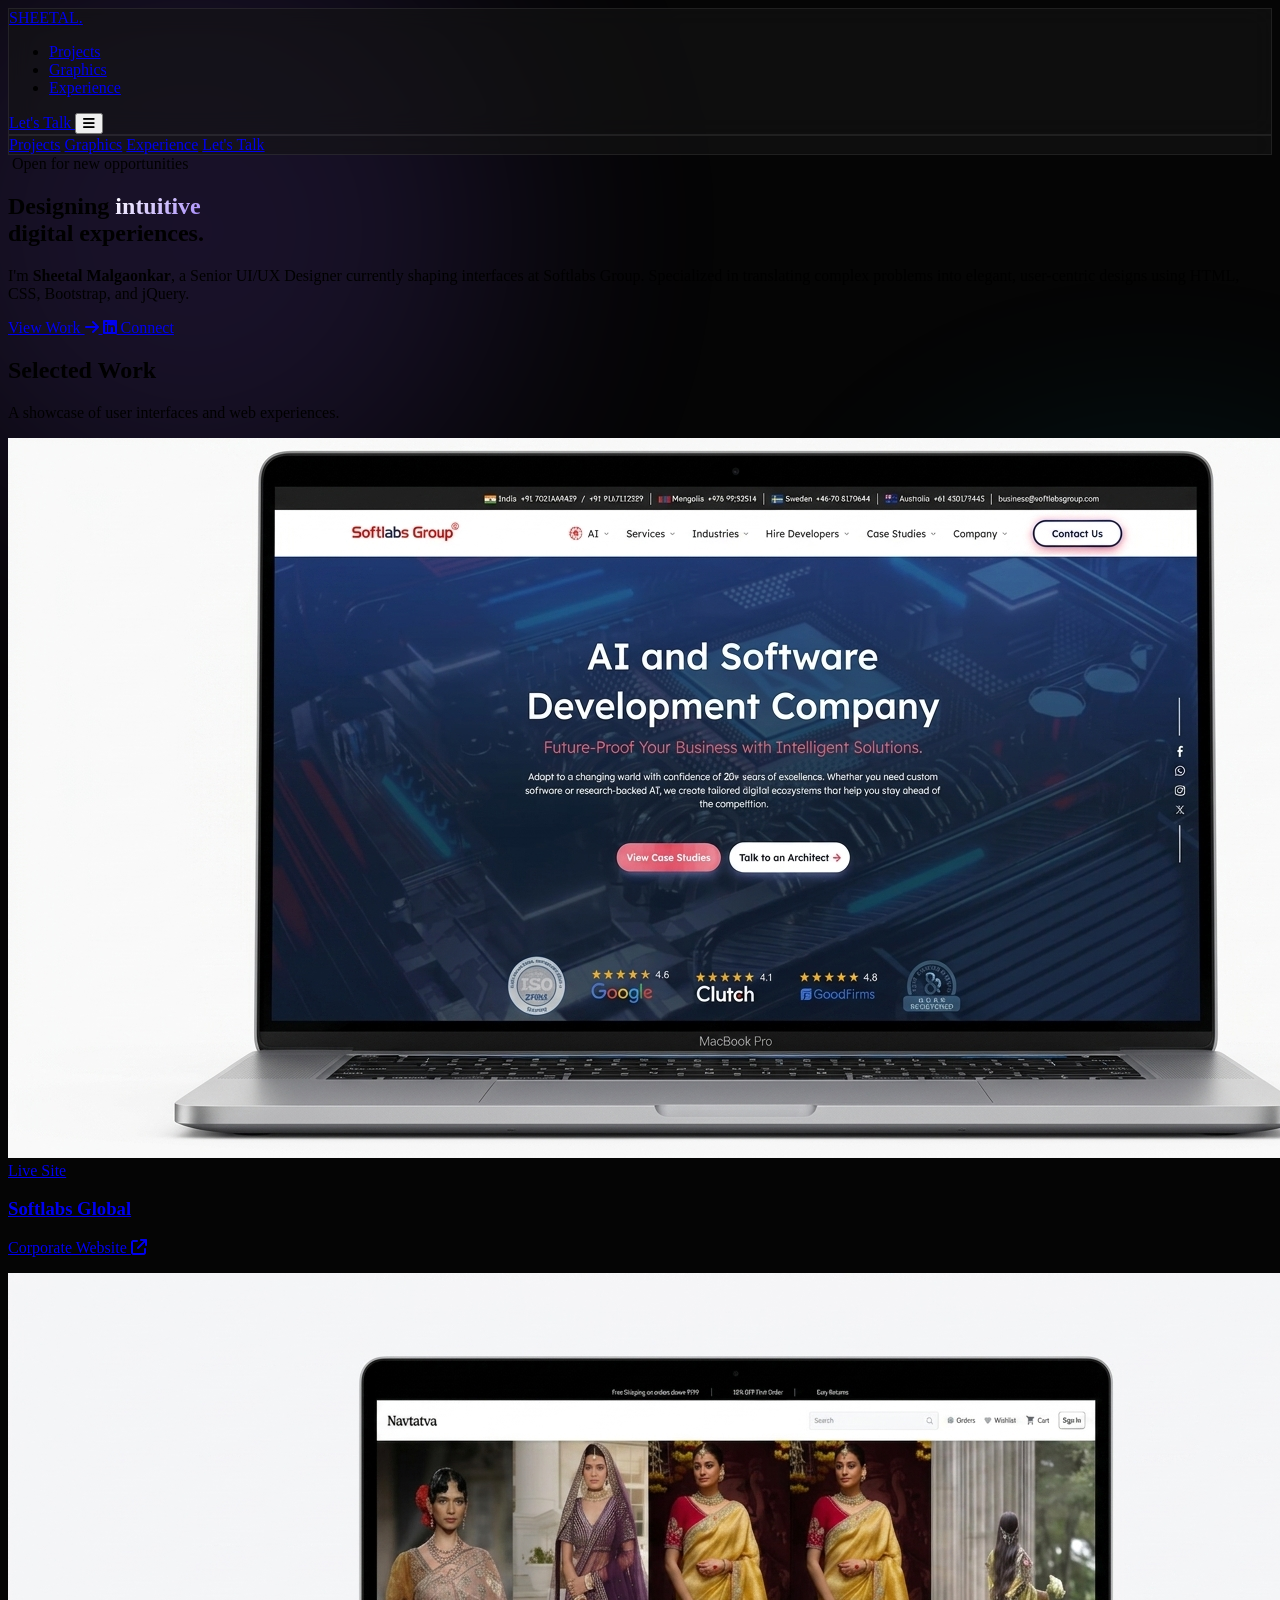
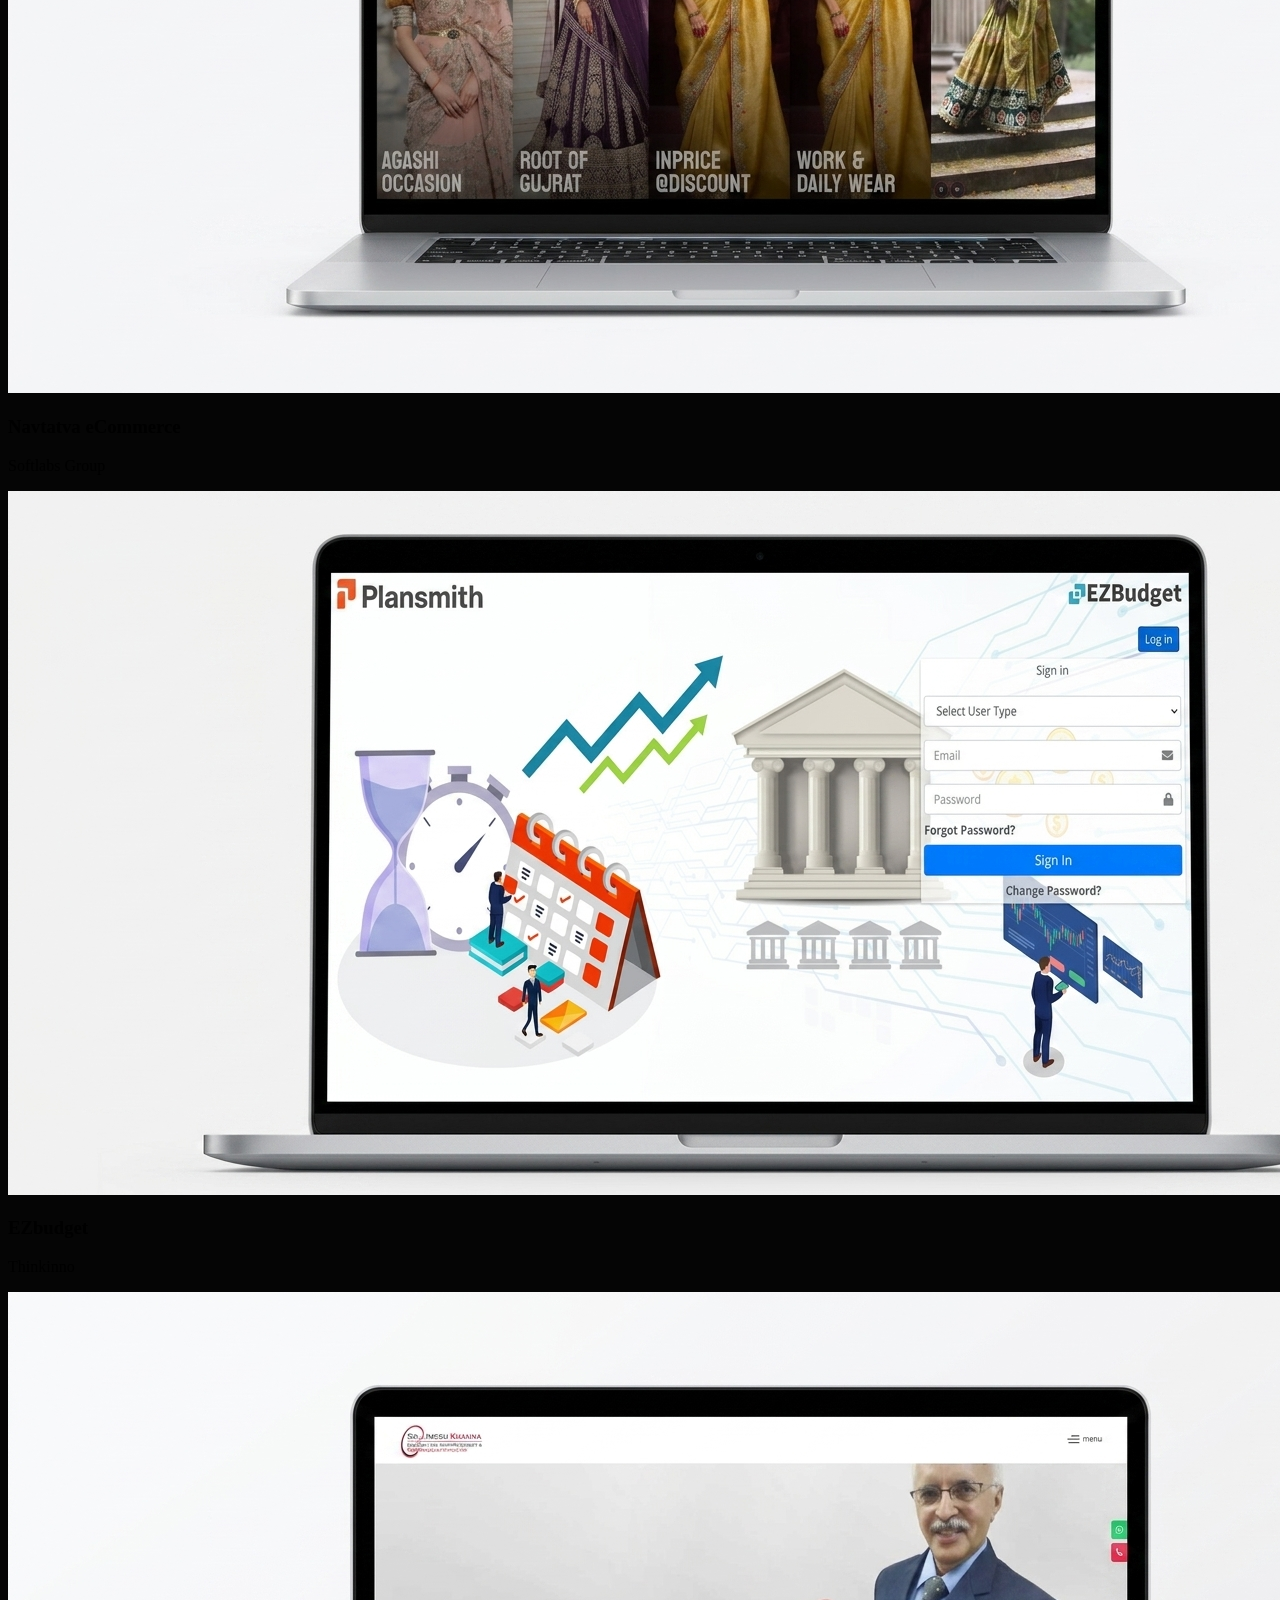
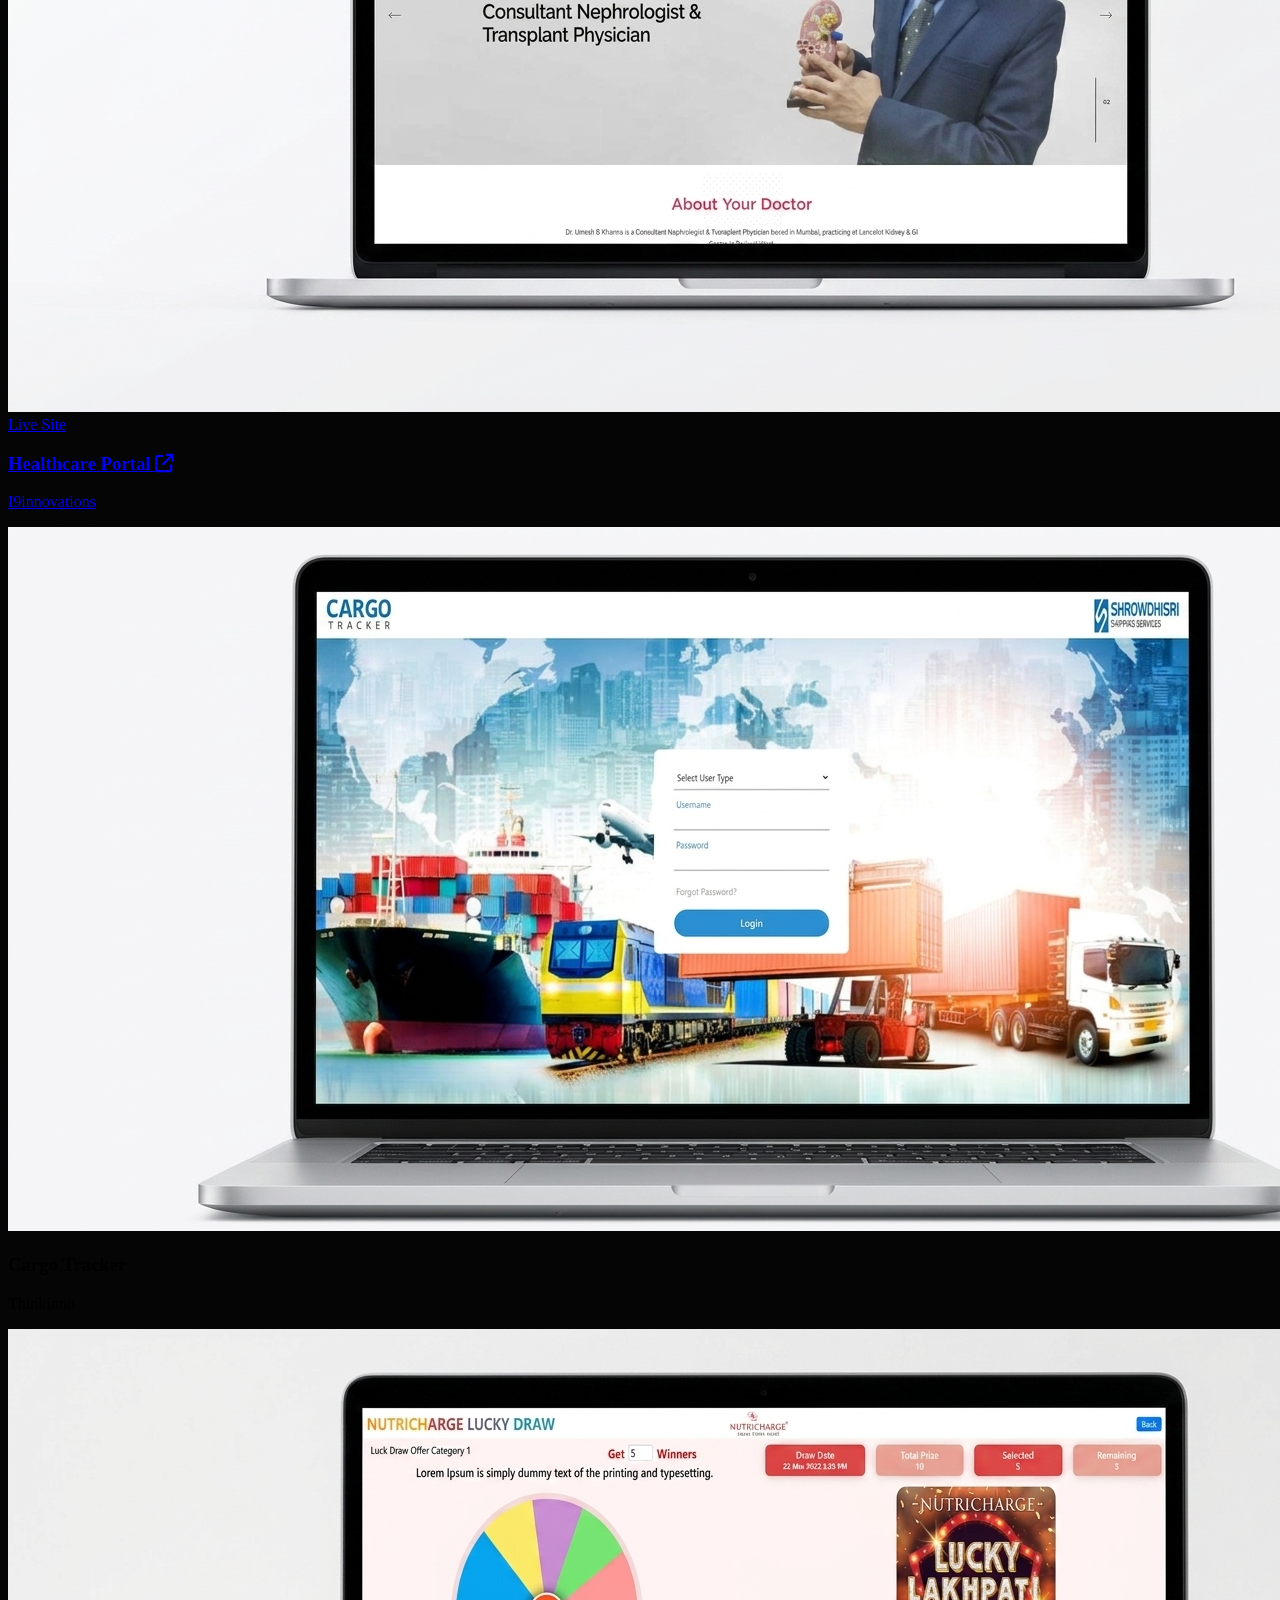
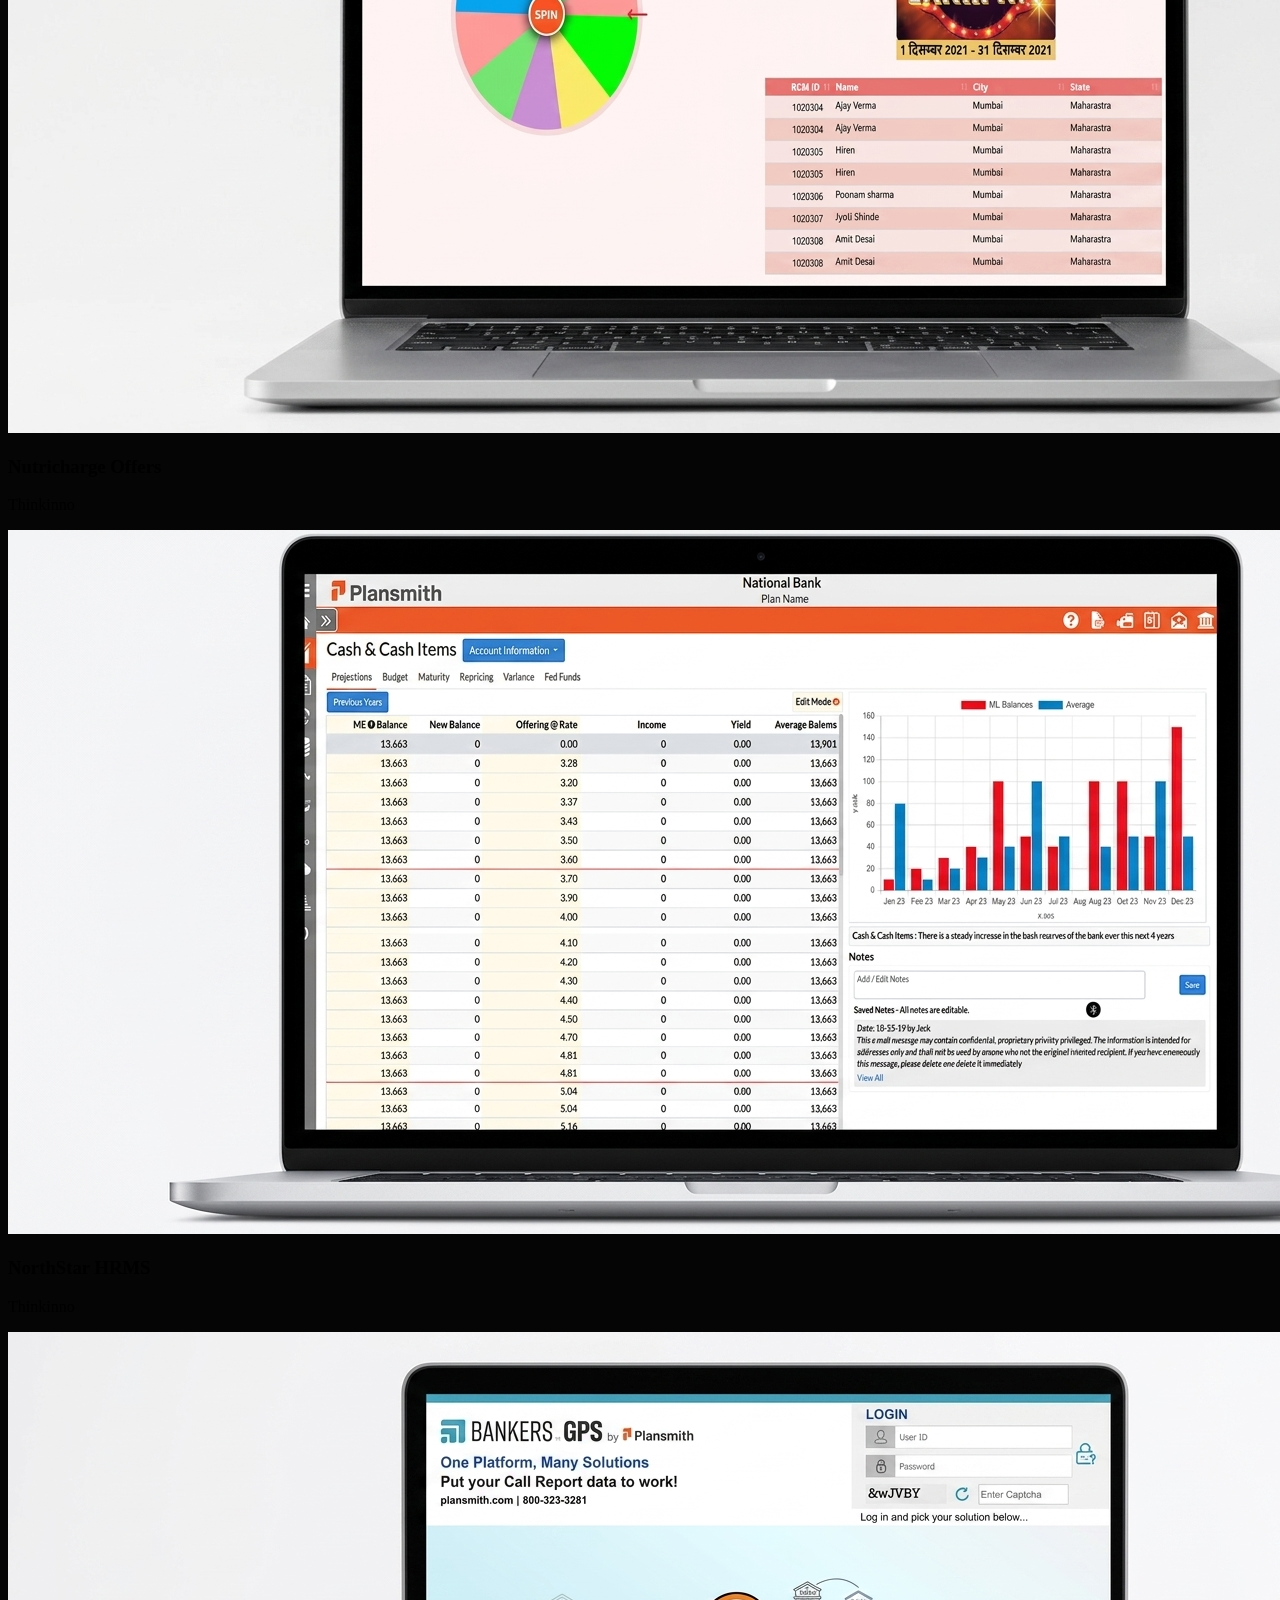
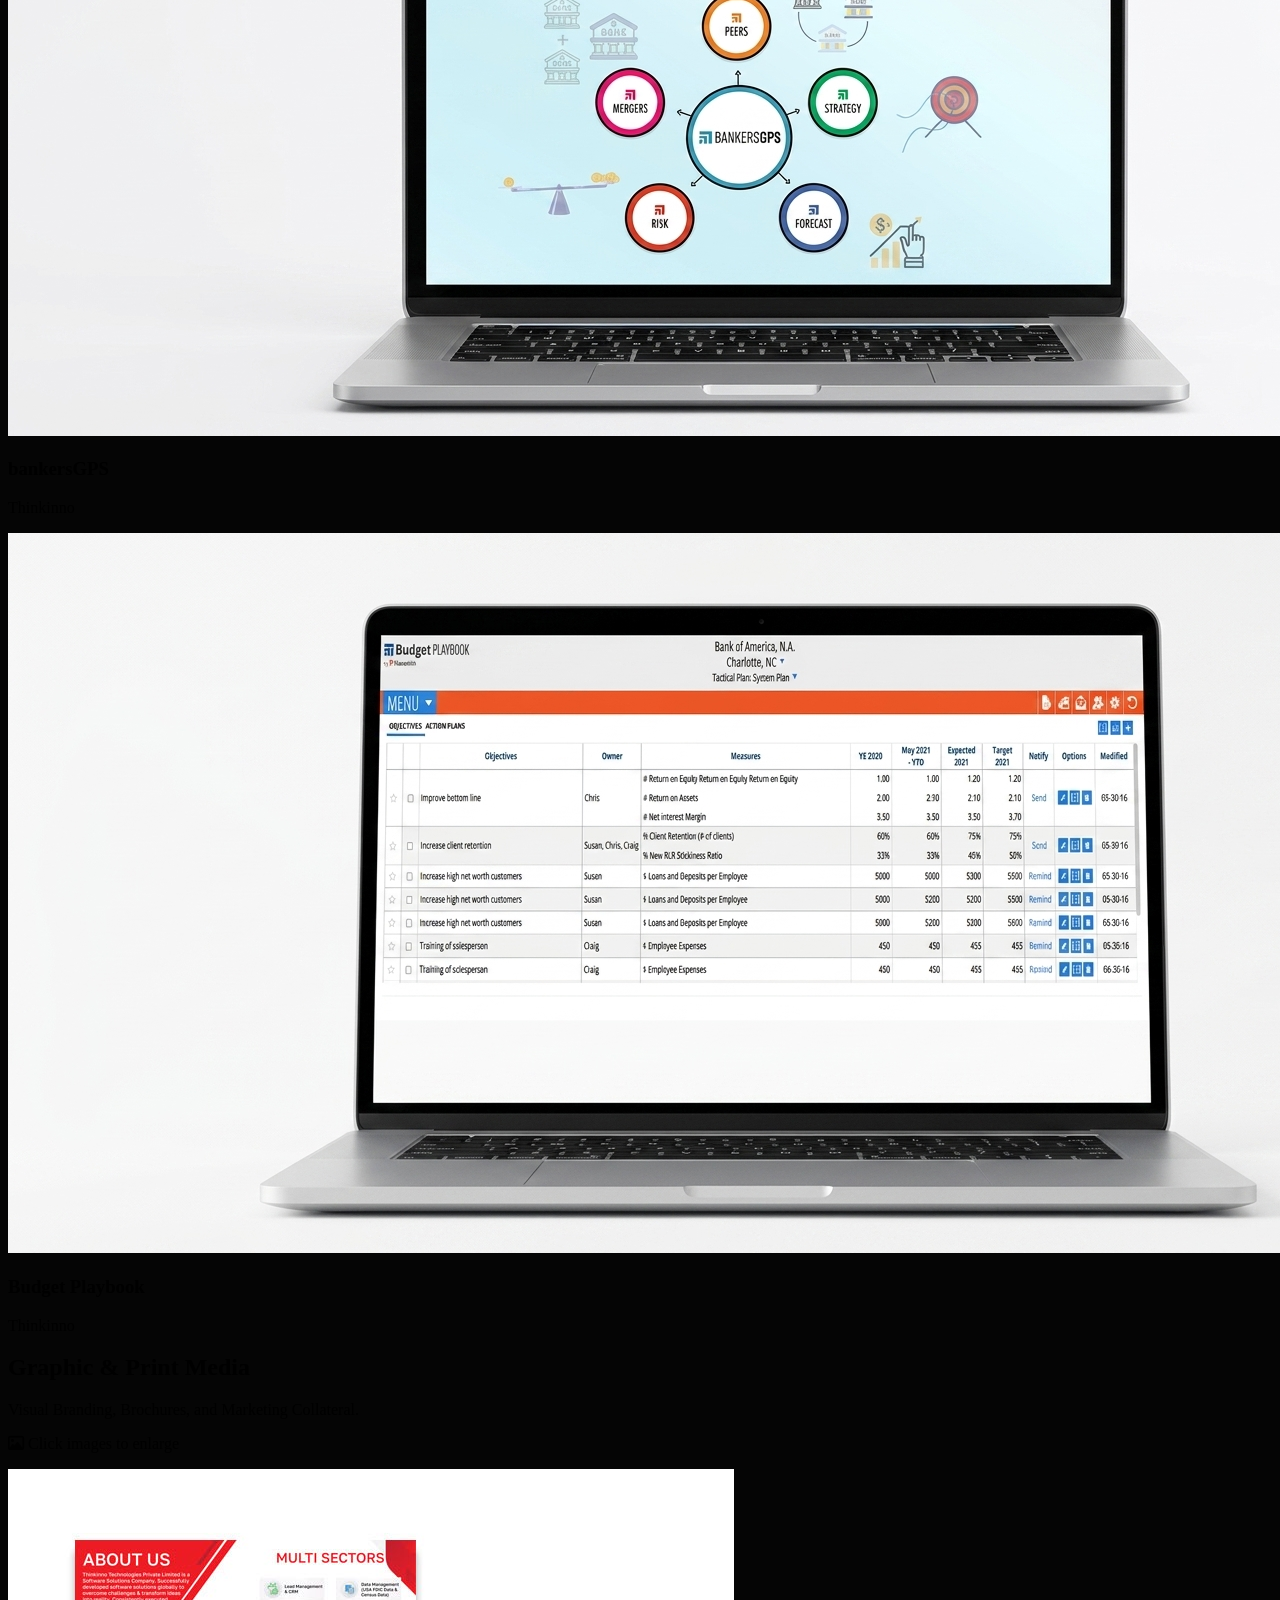
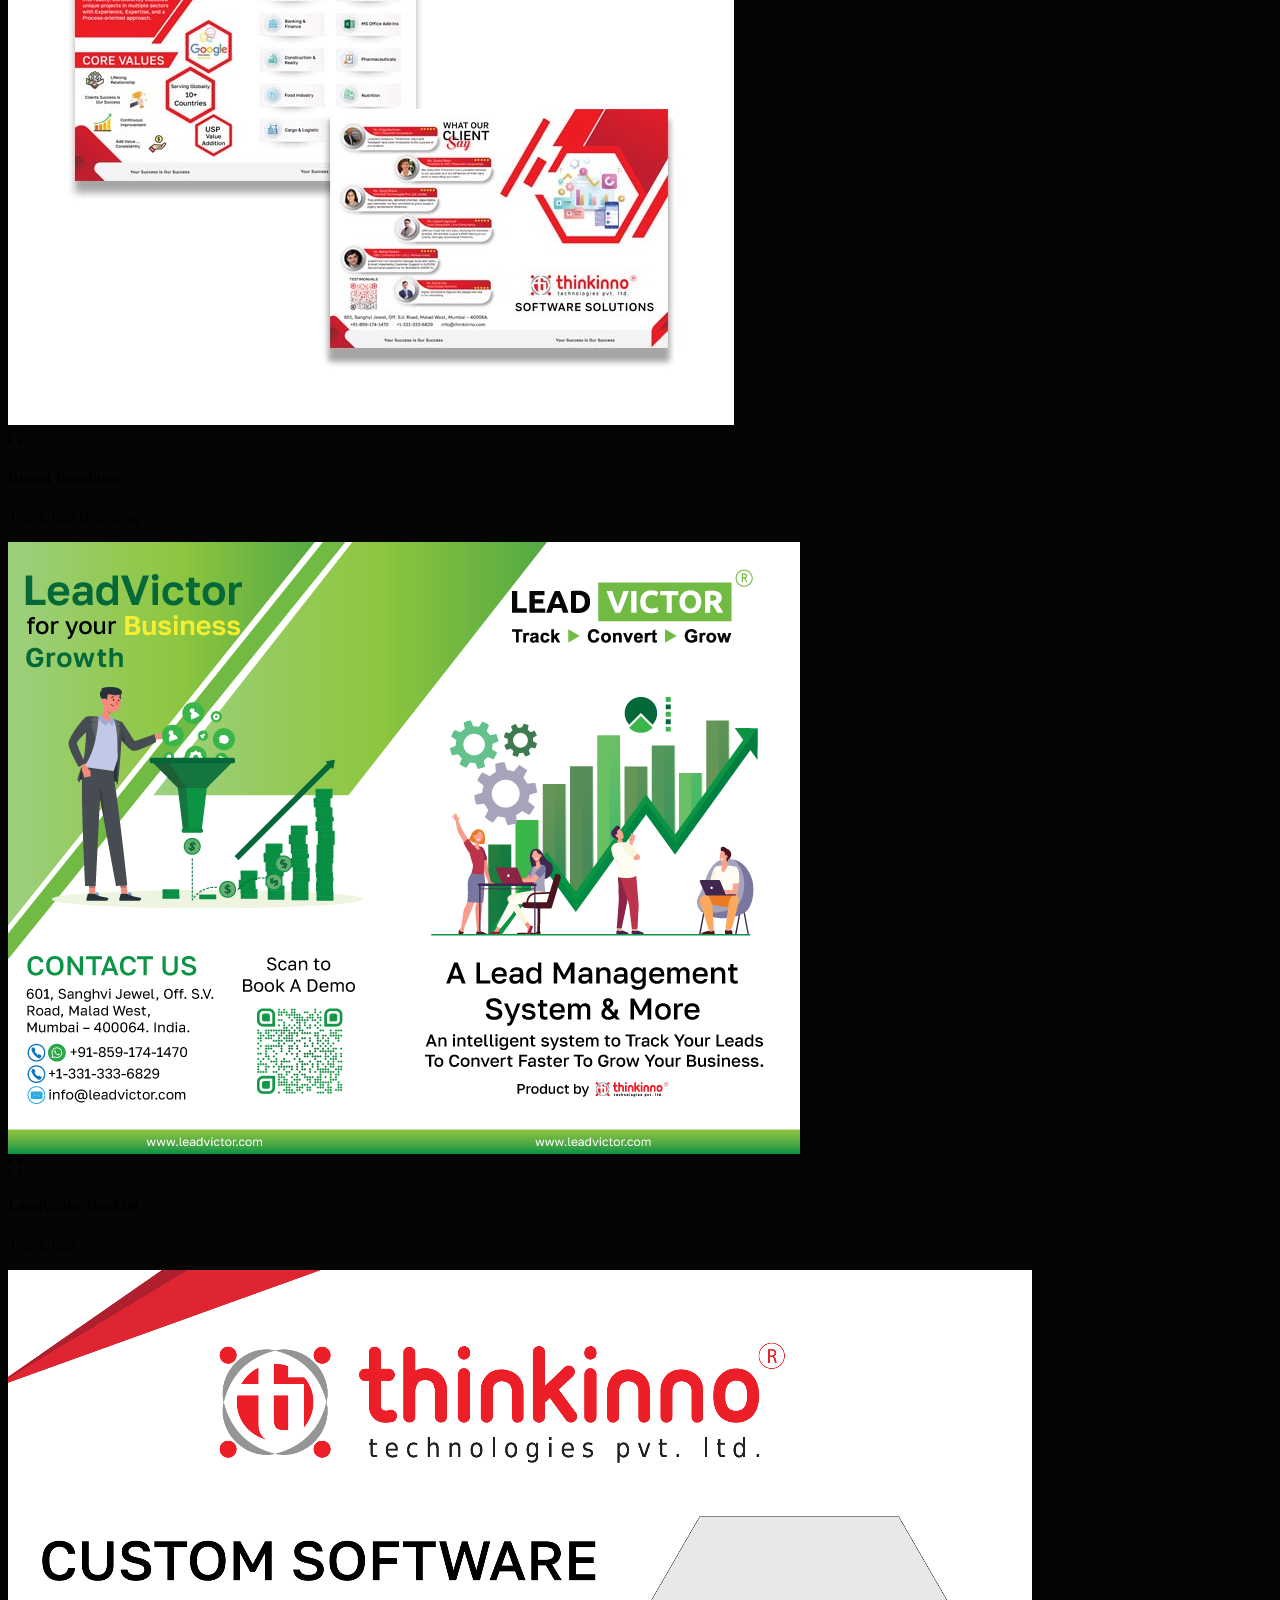
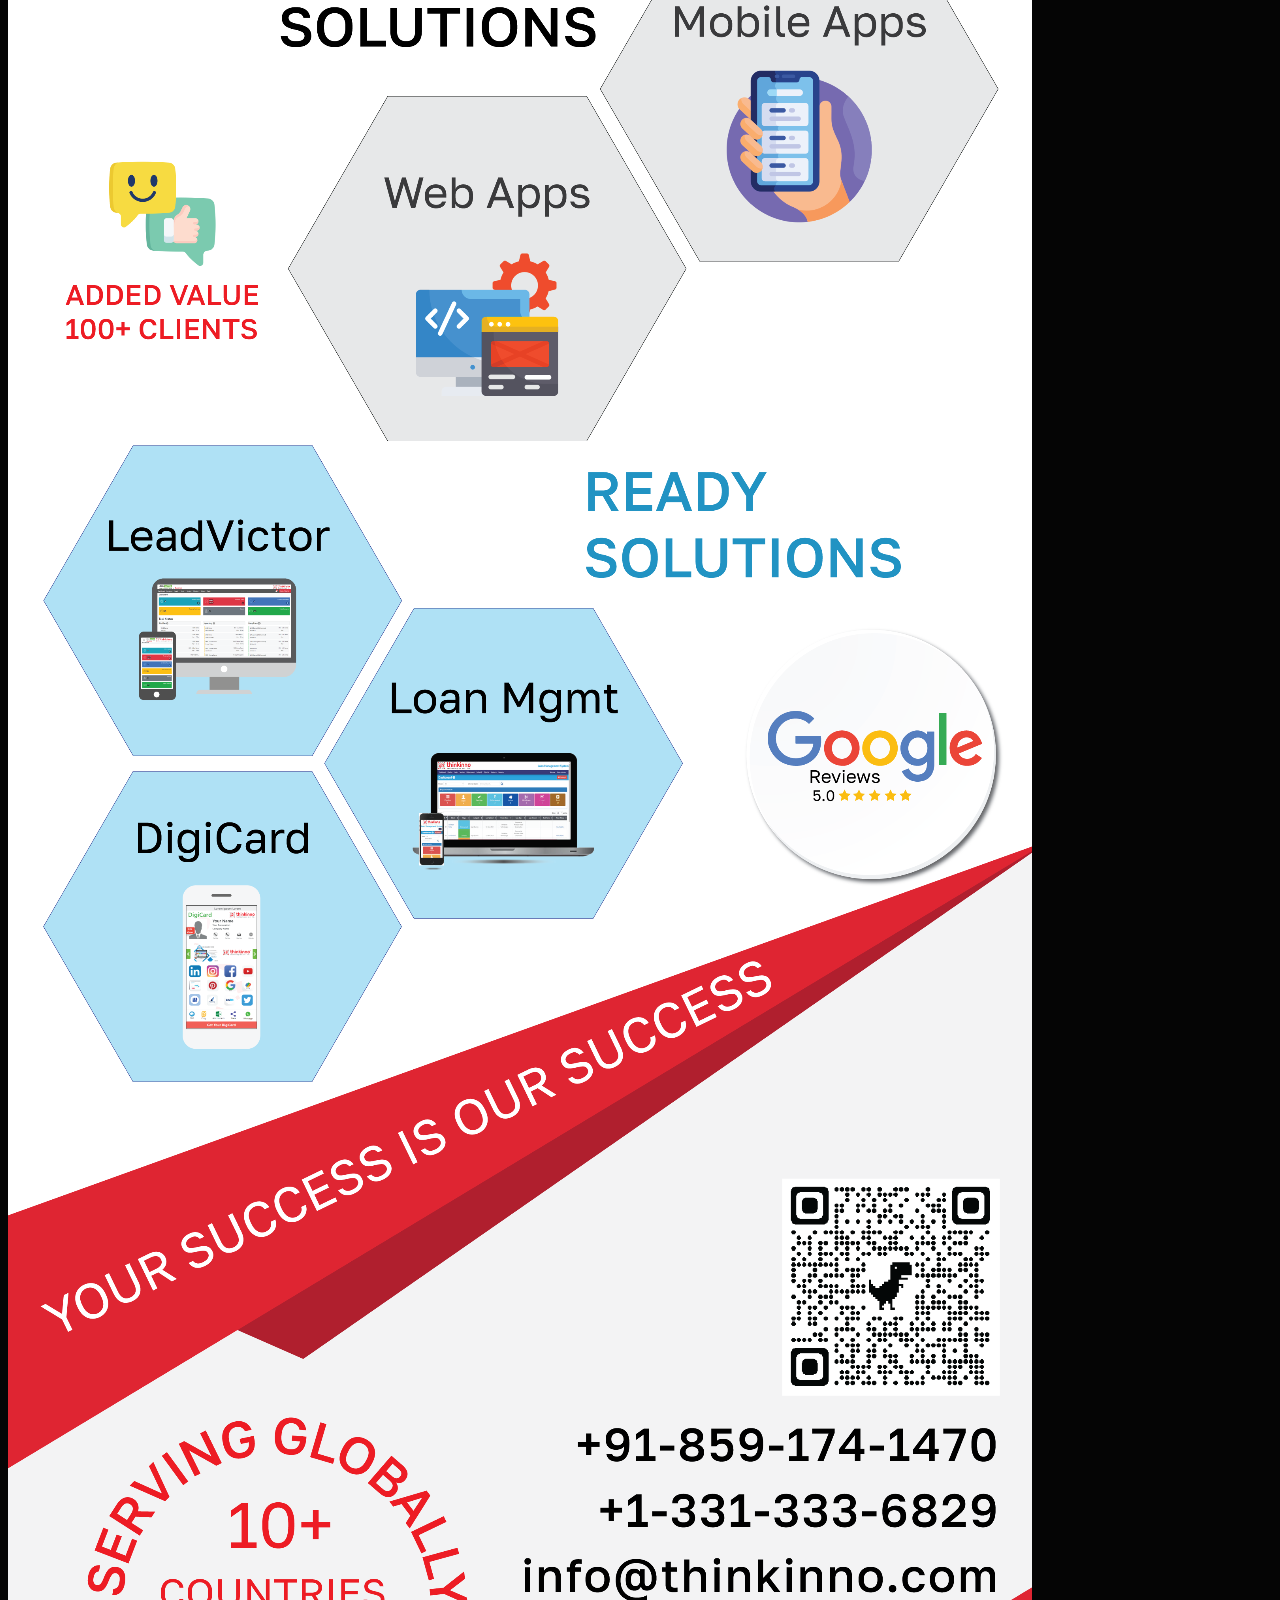
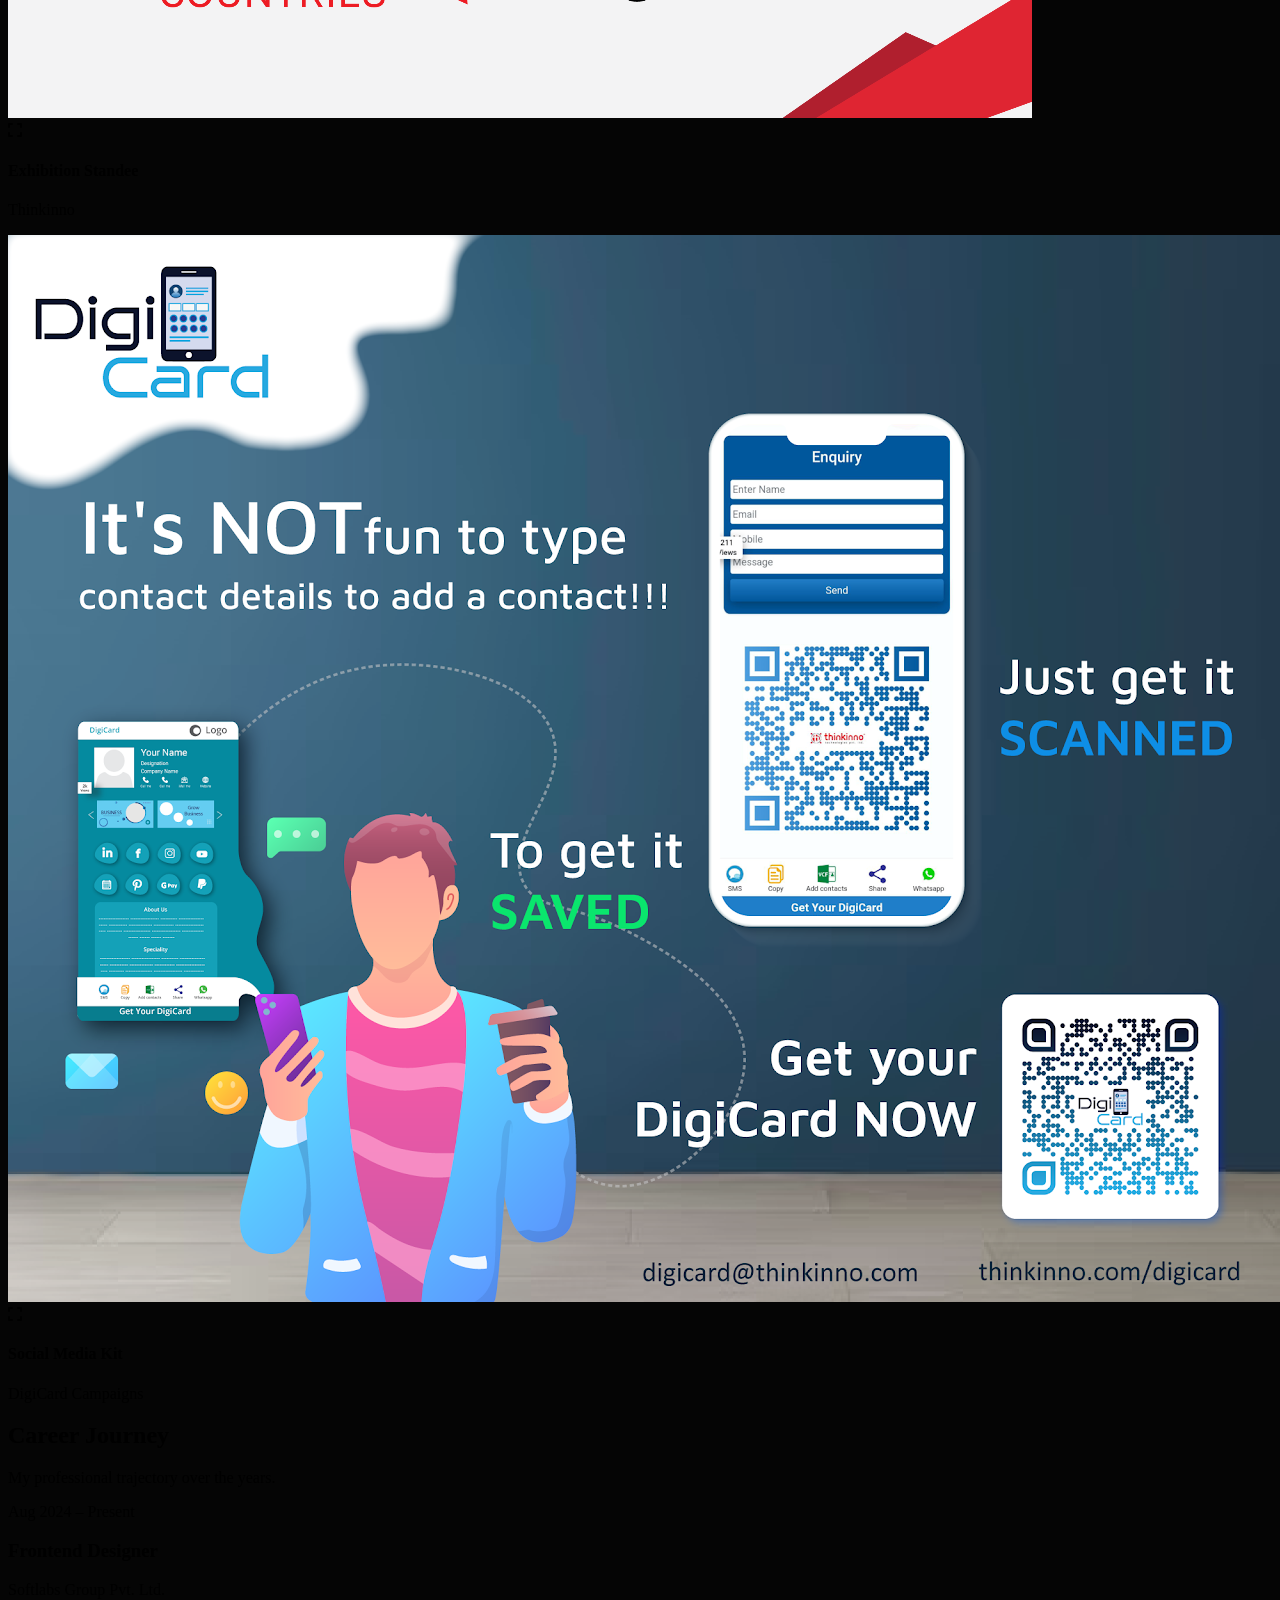
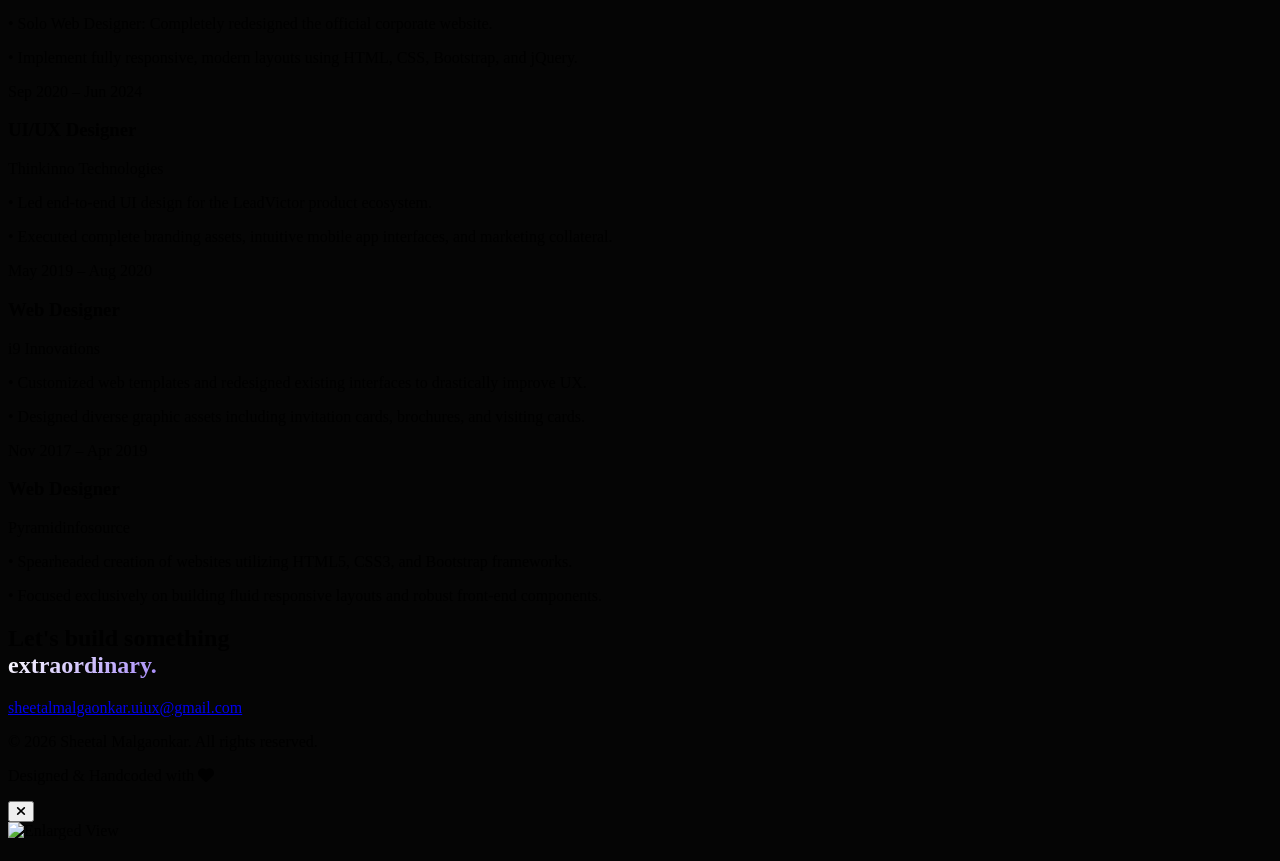
==== index.html @ 1f31a2d6 "latest design" ====
<!DOCTYPE html>
<html lang="en" class="scroll-smooth">
<head>
    <meta charset="UTF-8">
    <meta name="viewport" content="width=device-width, initial-scale=1.0">
    <title>Sheetal Malgaonkar | Senior UI/UX Designer</title>

    <!-- Tailwind CSS -->
    <script src="https://cdn.tailwindcss.com"></script>
    
    <!-- Google Fonts -->
    <link rel="preconnect" href="https://fonts.googleapis.com">
    <link rel="preconnect" href="https://fonts.gstatic.com" crossorigin>
    <link href="https://fonts.googleapis.com/css2?family=Inter:wght@300;400;500&family=Syne:wght@400;500;600;700;800&display=swap" rel="stylesheet">
    
    <!-- Font Awesome -->
    <link rel="stylesheet" href="https://cdnjs.cloudflare.com/ajax/libs/font-awesome/6.4.0/css/all.min.css">

    <!-- Tailwind Config for Custom Fonts and Colors -->
    <script>
        tailwind.config = {
            theme: {
                extend: {
                    fontFamily: {
                        syne: ['Syne', 'sans-serif'],
                        inter: ['Inter', 'sans-serif'],
                    },
                    colors: {
                        brand: {
                            DEFAULT: '#8b5cf6', // Violet-500
                            light: '#a78bfa',
                            dark: '#6d28d9',
                        },
                        accent: '#06b6d4', // Cyan-500
                    }
                }
            }
        }
    </script>

    <style>
        /* Custom Styles & Animations */
        body {
            background-color: #050505;
        }

        /* Ambient Background Glow */
        .ambient-glow {
            position: fixed;
            top: 0;
            left: 0;
            width: 100vw;
            height: 100vh;
            overflow: hidden;
            z-index: -1;
            pointer-events: none;
        }
        .glow-blob {
            position: absolute;
            filter: blur(120px);
            opacity: 0.15;
            border-radius: 50%;
            animation: float 20s infinite ease-in-out alternate;
        }
        .glow-1 { top: -10%; left: -10%; width: 50vw; height: 50vw; background: #8b5cf6; }
        .glow-2 { bottom: -10%; right: -10%; width: 40vw; height: 40vw; background: #06b6d4; animation-delay: -5s; }

        @keyframes float {
            0% { transform: translate(0, 0) scale(1); }
            100% { transform: translate(10%, 10%) scale(1.2); }
        }

        /* Scroll Reveal Utility */
        .reveal {
            opacity: 0;
            transform: translateY(30px);
            transition: all 0.8s cubic-bezier(0.16, 1, 0.3, 1);
        }
        .reveal.active {
            opacity: 1;
            transform: translateY(0);
        }

        /* Text Gradient */
        .text-gradient {
            background: linear-gradient(135deg, #fff 0%, #a78bfa 100%);
            -webkit-background-clip: text;
            -webkit-text-fill-color: transparent;
            background-clip: text;
        }

        /* Glass Pill Nav */
        .nav-glass {
            background: rgba(20, 20, 20, 0.6);
            backdrop-filter: blur(12px);
            border: 1px solid rgba(255, 255, 255, 0.08);
        }

        /* Custom Scrollbar */
        ::-webkit-scrollbar { width: 8px; }
        ::-webkit-scrollbar-track { background: #050505; }
        ::-webkit-scrollbar-thumb { background: #333; border-radius: 10px; }
        ::-webkit-scrollbar-thumb:hover { background: #555; }

        /* Card Hover Effects */
        .bento-card {
            transition: transform 0.4s cubic-bezier(0.16, 1, 0.3, 1), border-color 0.4s ease;
        }
        .bento-card:hover {
            transform: translateY(-5px);
            border-color: rgba(139, 92, 246, 0.4);
        }
        .bento-img {
            transition: transform 0.7s cubic-bezier(0.16, 1, 0.3, 1);
        }
        .bento-card:hover .bento-img {
            transform: scale(1.05);
        }
    </style>
</head>
<body class="text-neutral-300 font-inter antialiased selection:bg-brand selection:text-white">

    <!-- Ambient Background -->
    <div class="ambient-glow">
        <div class="glow-blob glow-1"></div>
        <div class="glow-blob glow-2"></div>
    </div>

    <!-- Floating Navigation -->
    <nav class="fixed top-6 left-1/2 -translate-x-1/2 z-50 w-[90%] max-w-2xl transition-all duration-300">
        <div class="nav-glass rounded-full px-6 py-3 flex items-center justify-between shadow-2xl">
            <a href="#" class="font-syne font-bold text-xl text-white tracking-tight">
                SHEETAL<span class="text-brand">.</span>
            </a>
            <ul class="hidden md:flex space-x-8 text-sm font-medium">
                <li><a href="#work" class="hover:text-brand transition-colors">Projects</a></li>
                <li><a href="#graphics" class="hover:text-brand transition-colors">Graphics</a></li>
                <li><a href="#experience" class="hover:text-brand transition-colors">Experience</a></li>
            </ul>
            <a href="#contact" class="hidden md:inline-block px-5 py-2 rounded-full bg-white text-black font-semibold text-sm hover:bg-brand hover:text-white transition-all">
                Let's Talk
            </a>
            <!-- Mobile Menu Toggle -->
            <button id="mobile-menu-btn" class="md:hidden text-white text-xl">
                <i class="fa-solid fa-bars"></i>
            </button>
        </div>
        <!-- Mobile Menu -->
        <div id="mobile-menu" class="hidden absolute top-full mt-4 left-0 w-full nav-glass rounded-2xl p-4 flex flex-col space-y-4 text-center border border-white/10">
            <a href="#work" class="hover:text-brand" onclick="toggleMobileMenu()">Projects</a>
            <a href="#graphics" class="hover:text-brand" onclick="toggleMobileMenu()">Graphics</a>
            <a href="#experience" class="hover:text-brand" onclick="toggleMobileMenu()">Experience</a>
            <a href="#contact" class="text-brand font-semibold" onclick="toggleMobileMenu()">Let's Talk</a>
        </div>
    </nav>

    <!-- Hero Section -->
    <section class="min-h-screen flex items-center pt-20 pb-10 px-6 sm:px-12 max-w-7xl mx-auto" id="home">
        <div class="w-full">
            <div class="reveal">
                <div class="inline-block px-4 py-1.5 rounded-full border border-white/10 bg-white/5 backdrop-blur-sm text-sm font-medium text-brand-light mb-6">
                    <i class="fa-solid fa-sparkles mr-2"></i> Open for new opportunities
                </div>
                <h1 class="font-syne text-5xl sm:text-7xl lg:text-8xl font-bold tracking-tighter leading-[1.1] mb-6 text-white">
                    Designing <span class="text-gradient">intuitive</span><br />
                    digital experiences.
                </h1>
                <p class="text-lg sm:text-xl text-neutral-400 max-w-2xl mb-10 leading-relaxed">
                    I'm <strong>Sheetal Malgaonkar</strong>, a Senior UI/UX Designer currently shaping interfaces at Softlabs Group. Specialized in translating complex problems into elegant, user-centric designs using HTML, CSS, Bootstrap, and jQuery.
                </p>
                <div class="flex flex-wrap gap-4">
                    <a href="#work" class="px-8 py-4 rounded-full bg-brand text-white font-semibold hover:bg-brand-dark transition-colors flex items-center">
                        View Work <i class="fa-solid fa-arrow-right ml-2"></i>
                    </a>
                    <a href="https://linkedin.com" target="_blank" class="px-8 py-4 rounded-full border border-white/20 text-white font-semibold hover:bg-white/10 transition-colors flex items-center">
                        <i class="fa-brands fa-linkedin text-xl mr-2"></i> Connect
                    </a>
                </div>
            </div>
        </div>
    </section>

    <!-- Web Projects (Bento Grid) -->
    <section class="py-24 px-6 sm:px-12 max-w-7xl mx-auto" id="work">
        <div class="reveal mb-16">
            <h2 class="font-syne text-4xl sm:text-5xl font-bold text-white mb-4">Selected Work</h2>
            <p class="text-neutral-400">A showcase of user interfaces and web experiences.</p>
        </div>

        <div class="grid grid-cols-1 md:grid-cols-2 lg:grid-cols-3 gap-6">
            <!-- Project 1 -->
            <a href="https://www.softlabsgroup.com/" target="_blank" class="bento-card group reveal relative rounded-3xl overflow-hidden bg-neutral-900 border border-white/5 aspect-[4/3] flex flex-col justify-end">
                <div class="absolute inset-0 w-full h-full">
                    <img src="assets/img/softlabs-group.png" alt="Softlabs Corporate" class="bento-img w-full h-full object-cover opacity-60 group-hover:opacity-80">
                    <div class="absolute inset-0 bg-gradient-to-t from-black/90 via-black/30 to-transparent"></div>
                </div>
                <div class="relative p-6">
                    <span class="inline-block px-3 py-1 bg-brand/20 text-brand-light text-xs font-semibold rounded-full mb-3 backdrop-blur-md">Live Site</span>
                    <h3 class="font-syne text-xl sm:text-2xl font-bold text-white mb-1">Softlabs Global</h3>
                    <p class="text-neutral-300 text-sm flex items-center">Corporate Website <i class="fa-solid fa-arrow-up-right-from-square ml-2 text-xs text-brand"></i></p>
                </div>
            </a>

            <!-- Project 2 -->
            <div class="bento-card group reveal relative rounded-3xl overflow-hidden bg-neutral-900 border border-white/5 aspect-[4/3] flex flex-col justify-end" style="transition-delay: 100ms;">
                <div class="absolute inset-0 w-full h-full">
                    <img src="assets/img/navtatva.png" alt="Navtatva" class="bento-img w-full h-full object-cover opacity-60 group-hover:opacity-80">
                    <div class="absolute inset-0 bg-gradient-to-t from-black/90 via-black/20 to-transparent"></div>
                </div>
                <div class="relative p-6">
                    <h3 class="font-syne text-xl sm:text-2xl font-bold text-white mb-1">Navtatva eCommerce</h3>
                    <p class="text-neutral-400 text-sm">Softlabs Group</p>
                </div>
            </div>

            <!-- Project 3 -->
            <div class="bento-card group reveal relative rounded-3xl overflow-hidden bg-neutral-900 border border-white/5 aspect-[4/3] flex flex-col justify-end" style="transition-delay: 200ms;">
                <div class="absolute inset-0 w-full h-full">
                    <img src="assets/img/EZbudget.png" alt="EZbudget" class="bento-img w-full h-full object-cover opacity-60 group-hover:opacity-80">
                    <div class="absolute inset-0 bg-gradient-to-t from-black/90 via-black/20 to-transparent"></div>
                </div>
                <div class="relative p-6">
                    <h3 class="font-syne text-xl sm:text-2xl font-bold text-white mb-1">EZbudget</h3>
                    <p class="text-neutral-400 text-sm">Thinkinno</p>
                </div>
            </div>

            <!-- Project 4 -->
            <a href="https://drumeshkhanna.in/index.php" target="_blank" class="bento-card group reveal relative rounded-3xl overflow-hidden bg-neutral-900 border border-white/5 aspect-[4/3] flex flex-col justify-end">
                <div class="absolute inset-0 w-full h-full">
                    <img src="assets/img/drumeshKhanna.png" alt="Healthcare" class="bento-img w-full h-full object-cover opacity-60 group-hover:opacity-80">
                    <div class="absolute inset-0 bg-gradient-to-t from-black/90 via-black/20 to-transparent"></div>
                </div>
                <div class="relative p-6">
                    <span class="inline-block px-3 py-1 bg-brand/20 text-brand-light text-xs font-semibold rounded-full mb-3 backdrop-blur-md">Live Site</span>
                    <h3 class="font-syne text-xl sm:text-2xl font-bold text-white mb-1 flex items-center justify-between">Healthcare Portal <i class="fa-solid fa-arrow-up-right-from-square text-sm text-brand"></i></h3>
                    <p class="text-neutral-400 text-sm">I9innovations</p>
                </div>
            </a>

            <!-- Project 5 -->
            <div class="bento-card group reveal relative rounded-3xl overflow-hidden bg-neutral-900 border border-white/5 aspect-[4/3] flex flex-col justify-end" style="transition-delay: 100ms;">
                <div class="absolute inset-0 w-full h-full">
                    <img src="assets/img/cargo-tracker.png" alt="Cargo Tracker"  class="bento-img w-full h-full object-cover opacity-60 group-hover:opacity-80">
                    <div class="absolute inset-0 bg-gradient-to-t from-black/90 via-black/20 to-transparent"></div>
                </div>
                <div class="relative p-6">
                    <h3 class="font-syne text-xl sm:text-2xl font-bold text-white mb-1">Cargo Tracker</h3>
                    <p class="text-neutral-400 text-sm">Thinkinno</p>
                </div>
            </div>

            <!-- Project 6 -->
            <div class="bento-card group reveal relative rounded-3xl overflow-hidden bg-neutral-900 border border-white/5 aspect-[4/3] flex flex-col justify-end" style="transition-delay: 200ms;">
                <div class="absolute inset-0 w-full h-full">
                    <img src="assets/img/Nutricharge_offers.png" alt="Nutricharge Offers" class="bento-img w-full h-full object-cover opacity-60 group-hover:opacity-80">
                    <div class="absolute inset-0 bg-gradient-to-t from-black/90 via-black/20 to-transparent"></div>
                </div>
                <div class="relative p-6">
                    <h3 class="font-syne text-xl sm:text-2xl font-bold text-white mb-1">Nutricharge Offers</h3>
                    <p class="text-neutral-400 text-sm">Thinkinno</p>
                </div>
            </div>

            <!-- Project 7 -->
            <div class="bento-card group reveal relative rounded-3xl overflow-hidden bg-neutral-900 border border-white/5 aspect-[4/3] flex flex-col justify-end">
                <div class="absolute inset-0 w-full h-full">
                    <img src="assets/img/northstar.png" alt="NorthStar" class="bento-img w-full h-full object-cover opacity-60 group-hover:opacity-80">
                    <div class="absolute inset-0 bg-gradient-to-t from-black/90 via-black/20 to-transparent"></div>
                </div>
                <div class="relative p-6">
                    <h3 class="font-syne text-xl sm:text-2xl font-bold text-white mb-1">NorthStar HRMS</h3>
                    <p class="text-neutral-400 text-sm">Thinkinno</p>
                </div>
            </div>

            <!-- Project 8 -->
            <div class="bento-card group reveal relative rounded-3xl overflow-hidden bg-neutral-900 border border-white/5 aspect-[4/3] flex flex-col justify-end" style="transition-delay: 100ms;">
                <div class="absolute inset-0 w-full h-full">
                    <img src="assets/img/bankersGPS.png" alt="bankersGPS"  class="bento-img w-full h-full object-cover opacity-60 group-hover:opacity-80">
                    <div class="absolute inset-0 bg-gradient-to-t from-black/90 via-black/20 to-transparent"></div>
                </div>
                <div class="relative p-6">
                    <h3 class="font-syne text-xl sm:text-2xl font-bold text-white mb-1">bankersGPS</h3>
                    <p class="text-neutral-400 text-sm">Thinkinno</p>
                </div>
            </div>

            <!-- Project 9 -->
            <div class="bento-card group reveal relative rounded-3xl overflow-hidden bg-neutral-900 border border-white/5 aspect-[4/3] flex flex-col justify-end" style="transition-delay: 200ms;">
                <div class="absolute inset-0 w-full h-full">
                    <img src="assets/img/budget-playbook.png" alt="Budget Playbook"  class="bento-img w-full h-full object-cover opacity-60 group-hover:opacity-80">
                    <div class="absolute inset-0 bg-gradient-to-t from-black/90 via-black/20 to-transparent"></div>
                </div>
                <div class="relative p-6">
                    <h3 class="font-syne text-xl sm:text-2xl font-bold text-white mb-1">Budget Playbook</h3>
                    <p class="text-neutral-400 text-sm">Thinkinno</p>
                </div>
            </div>
        </div>
    </section>

    <!-- Graphic Design Gallery -->
    <section class="py-24 px-6 sm:px-12 max-w-7xl mx-auto" id="graphics">
        <div class="reveal flex flex-col md:flex-row md:items-end justify-between mb-12 gap-6">
            <div>
                <h2 class="font-syne text-4xl sm:text-5xl font-bold text-white mb-4">Graphic & Print Media</h2>
                <p class="text-neutral-400">Visual Branding, Brochures, and Marketing Collateral.</p>
            </div>
            <p class="text-sm text-neutral-500 flex items-center"><i class="fa-regular fa-image mr-2"></i> Click images to enlarge</p>
        </div>

        <div class="grid grid-cols-1 sm:grid-cols-2 gap-6">
            <!-- Graphic 1 -->
            <div class="reveal bento-card cursor-pointer group rounded-3xl overflow-hidden bg-neutral-900 border border-white/5 aspect-square relative" 
                 onclick="openModal('assets/img/brochure.jpg', 'Brochure Design')">
                <img src="assets/img/brochure.jpg" alt="Brochure Design" class="w-full h-full object-cover transition-transform duration-700 group-hover:scale-110 opacity-70 group-hover:opacity-100">
                <div class="absolute inset-0 bg-black/50 opacity-0 group-hover:opacity-100 transition-opacity duration-300 flex flex-col items-center justify-center backdrop-blur-sm">
                    <div class="w-12 h-12 rounded-full bg-white/20 flex items-center justify-center mb-3">
                        <i class="fa-solid fa-expand text-white"></i>
                    </div>
                    <h4 class="font-syne font-bold text-white text-xl">Brand Brochure</h4>
                    <p class="text-neutral-300 text-sm">Thinkinno Branding</p>
                </div>
            </div>

            <!-- Graphic 2 -->
            <div class="reveal bento-card cursor-pointer group rounded-3xl overflow-hidden bg-neutral-900 border border-white/5 aspect-square relative" 
                 onclick="openModal('assets/img/booklet-frontBack.png', 'Leadvictor Brochure')">
                <img src="assets/img/booklet-frontBack.png" alt="Leadvictor Brochure" class="w-full h-full object-cover transition-transform duration-700 group-hover:scale-110 opacity-70 group-hover:opacity-100">
                <div class="absolute inset-0 bg-black/50 opacity-0 group-hover:opacity-100 transition-opacity duration-300 flex flex-col items-center justify-center backdrop-blur-sm">
                    <div class="w-12 h-12 rounded-full bg-white/20 flex items-center justify-center mb-3">
                        <i class="fa-solid fa-expand text-white"></i>
                    </div>
                    <h4 class="font-syne font-bold text-white text-xl">Leadvictor Booklet</h4>
                    <p class="text-neutral-300 text-sm">Thinkinno</p>
                </div>
            </div>

            <!-- Graphic 3 -->
            <div class="reveal bento-card cursor-pointer group rounded-3xl overflow-hidden bg-neutral-900 border border-white/5 aspect-square relative" 
                 onclick="openModal('assets/img/standee-thinkinno.png', 'Thinkinno Standee')">
                <img src="assets/img/standee-thinkinno.png" alt="Thinkinno Standee" class="w-full h-full object-cover transition-transform duration-700 group-hover:scale-110 opacity-70 group-hover:opacity-100">
                <div class="absolute inset-0 bg-black/50 opacity-0 group-hover:opacity-100 transition-opacity duration-300 flex flex-col items-center justify-center backdrop-blur-sm">
                    <div class="w-12 h-12 rounded-full bg-white/20 flex items-center justify-center mb-3">
                        <i class="fa-solid fa-expand text-white"></i>
                    </div>
                    <h4 class="font-syne font-bold text-white text-xl">Exhibition Standee</h4>
                    <p class="text-neutral-300 text-sm">Thinkinno</p>
                </div>
            </div>

            <!-- Graphic 4 -->
            <div class="reveal bento-card cursor-pointer group rounded-3xl overflow-hidden bg-neutral-900 border border-white/5 aspect-square relative" 
                 onclick="openModal('assets/img/digicard-socialmedia.png', 'Social Media Post')">
                <img src="assets/img/digicard-socialmedia.png" alt="Social Media Post" class="w-full h-full object-cover transition-transform duration-700 group-hover:scale-110 opacity-70 group-hover:opacity-100 object-top">
                <div class="absolute inset-0 bg-black/50 opacity-0 group-hover:opacity-100 transition-opacity duration-300 flex flex-col items-center justify-center backdrop-blur-sm">
                    <div class="w-12 h-12 rounded-full bg-white/20 flex items-center justify-center mb-3">
                        <i class="fa-solid fa-expand text-white"></i>
                    </div>
                    <h4 class="font-syne font-bold text-white text-xl">Social Media Kit</h4>
                    <p class="text-neutral-300 text-sm">DigiCard Campaigns</p>
                </div>
            </div>
        </div>
    </section>

    <!-- Experience Timeline -->
    <section class="py-24 px-6 sm:px-12 max-w-4xl mx-auto" id="experience">
        <div class="reveal text-center mb-16">
            <h2 class="font-syne text-4xl sm:text-5xl font-bold text-white mb-4">Career Journey</h2>
            <p class="text-neutral-400">My professional trajectory over the years.</p>
        </div>

        <div class="relative border-l border-white/10 ml-4 md:ml-0 md:border-none space-y-12">
            <!-- Central Line for Desktop -->
            <div class="hidden md:block absolute left-1/2 top-0 bottom-0 w-px bg-white/10 -translate-x-1/2"></div>

            <!-- Softlabs -->
            <div class="reveal relative md:flex md:justify-between md:items-center w-full">
                <div class="absolute w-4 h-4 rounded-full bg-brand -left-[25px] md:left-1/2 md:-translate-x-1/2 ring-4 ring-[#050505]"></div>
                <div class="md:w-[45%] md:text-right md:pr-10 pb-4 md:pb-0 pl-6 md:pl-0">
                    <span class="text-brand text-sm font-bold tracking-wider uppercase mb-1 block">Aug 2024 – Present</span>
                    <h3 class="font-syne text-2xl font-bold text-white">Frontend Designer</h3>
                    <p class="text-neutral-400 font-medium">Softlabs Group Pvt. Ltd.</p>
                </div>
                <div class="md:w-[45%] pl-6 md:pl-10">
                    <div class="bg-neutral-900/50 backdrop-blur-sm border border-white/5 p-6 rounded-2xl bento-card">
                        <p class="text-sm text-neutral-300 mb-2">• Solo Web Designer: Completely redesigned the official corporate website.</p>
                        <p class="text-sm text-neutral-300">• Implement fully responsive, modern layouts using HTML, CSS, Bootstrap, and jQuery.</p>
                    </div>
                </div>
            </div>

            <!-- Thinkinno -->
            <div class="reveal relative md:flex md:justify-between md:items-center md:flex-row-reverse w-full">
                <div class="absolute w-4 h-4 rounded-full bg-accent -left-[25px] md:left-1/2 md:-translate-x-1/2 ring-4 ring-[#050505]"></div>
                <div class="md:w-[45%] md:text-left md:pl-10 pb-4 md:pb-0 pl-6 md:pl-0">
                    <span class="text-accent text-sm font-bold tracking-wider uppercase mb-1 block">Sep 2020 – Jun 2024</span>
                    <h3 class="font-syne text-2xl font-bold text-white">UI/UX Designer</h3>
                    <p class="text-neutral-400 font-medium">Thinkinno Technologies</p>
                </div>
                <div class="md:w-[45%] pl-6 md:pr-10 md:pl-0 text-left md:text-right">
                    <div class="bg-neutral-900/50 backdrop-blur-sm border border-white/5 p-6 rounded-2xl bento-card text-left">
                        <p class="text-sm text-neutral-300 mb-2">• Led end-to-end UI design for the LeadVictor product ecosystem.</p>
                        <p class="text-sm text-neutral-300">• Executed complete branding assets, intuitive mobile app interfaces, and marketing collateral.</p>
                    </div>
                </div>
            </div>

            <!-- i9 Innovations -->
            <div class="reveal relative md:flex md:justify-between md:items-center w-full">
                <div class="absolute w-4 h-4 rounded-full border-2 border-white bg-[#050505] -left-[25px] md:left-1/2 md:-translate-x-1/2 ring-4 ring-[#050505]"></div>
                <div class="md:w-[45%] md:text-right md:pr-10 pb-4 md:pb-0 pl-6 md:pl-0">
                    <span class="text-neutral-500 text-sm font-bold tracking-wider uppercase mb-1 block">May 2019 – Aug 2020</span>
                    <h3 class="font-syne text-2xl font-bold text-white">Web Designer</h3>
                    <p class="text-neutral-400 font-medium">i9 Innovations</p>
                </div>
                <div class="md:w-[45%] pl-6 md:pl-10">
                    <div class="bg-neutral-900/50 backdrop-blur-sm border border-white/5 p-6 rounded-2xl bento-card">
                        <p class="text-sm text-neutral-300 mb-2">• Customized web templates and redesigned existing interfaces to drastically improve UX.</p>
                        <p class="text-sm text-neutral-300">• Designed diverse graphic assets including invitation cards, brochures, and visiting cards.</p>
                    </div>
                </div>
            </div>

            <!-- Pyramidinfosource -->
            <div class="reveal relative md:flex md:justify-between md:items-center md:flex-row-reverse w-full">
                <div class="absolute w-4 h-4 rounded-full border-2 border-white bg-[#050505] -left-[25px] md:left-1/2 md:-translate-x-1/2 ring-4 ring-[#050505]"></div>
                <div class="md:w-[45%] md:text-left md:pl-10 pb-4 md:pb-0 pl-6 md:pl-0">
                    <span class="text-neutral-500 text-sm font-bold tracking-wider uppercase mb-1 block">Nov 2017 – Apr 2019</span>
                    <h3 class="font-syne text-2xl font-bold text-white">Web Designer</h3>
                    <p class="text-neutral-400 font-medium">Pyramidinfosource</p>
                </div>
                <div class="md:w-[45%] pl-6 md:pr-10 md:pl-0 text-left md:text-right">
                    <div class="bg-neutral-900/50 backdrop-blur-sm border border-white/5 p-6 rounded-2xl bento-card text-left">
                        <p class="text-sm text-neutral-300 mb-2">• Spearheaded creation of websites utilizing HTML5, CSS3, and Bootstrap frameworks.</p>
                        <p class="text-sm text-neutral-300">• Focused exclusively on building fluid responsive layouts and robust front-end components.</p>
                    </div>
                </div>
            </div>
        </div>
    </section>

    <!-- Footer / Contact -->
    <footer class="py-24 border-t border-white/10 mt-12 bg-neutral-950 relative overflow-hidden" id="contact">
        <!-- Subtle Footer Glow -->
        <div class="absolute bottom-0 left-1/2 -translate-x-1/2 w-[80vw] h-[50vh] bg-brand/20 blur-[150px] pointer-events-none rounded-t-full"></div>
        
        <div class="container mx-auto px-6 text-center relative z-10">
            <h2 class="font-syne text-5xl sm:text-7xl font-bold text-white mb-6 tracking-tight reveal">Let's build something <br/><span class="text-gradient">extraordinary.</span></h2>
            
            <a href="mailto:sheetalmalgaonkar.uiux@gmail.com" class="reveal inline-block text-xl sm:text-2xl font-medium text-neutral-300 hover:text-white transition-colors border-b border-brand/50 hover:border-brand pb-1 mb-12">
                sheetalmalgaonkar.uiux@gmail.com
            </a>
            
            <div class="reveal flex flex-col md:flex-row justify-between items-center text-sm text-neutral-500 max-w-5xl mx-auto pt-8 border-t border-white/10">
                <p>&copy; 2026 Sheetal Malgaonkar. All rights reserved.</p>
                <p class="mt-2 md:mt-0">Designed & Handcoded with <i class="fa-solid fa-heart text-brand text-xs mx-1"></i></p>
            </div>
        </div>
    </footer>

    <!-- Custom Lightbox Modal -->
    <div id="lightbox" class="fixed inset-0 z-[100] bg-black/90 backdrop-blur-md hidden items-center justify-center opacity-0 transition-opacity duration-300">
        <button onclick="closeModal()" class="absolute top-6 right-6 w-12 h-12 flex items-center justify-center rounded-full bg-white/10 text-white hover:bg-brand transition-colors z-10">
            <i class="fa-solid fa-xmark text-xl"></i>
        </button>
        <div class="relative w-full max-w-5xl max-h-[90vh] p-4 flex flex-col items-center justify-center">
            <img id="lightbox-img" src="" alt="Enlarged View" class="max-w-full max-h-[80vh] rounded-xl shadow-2xl object-contain border border-white/10">
            <h4 id="lightbox-title" class="font-syne text-white text-xl mt-6 font-bold"></h4>
        </div>
    </div>

    <!-- Interactive Scripts -->
    <script>
        // Mobile Menu Toggle
        function toggleMobileMenu() {
            const menu = document.getElementById('mobile-menu');
            menu.classList.toggle('hidden');
        }
        document.getElementById('mobile-menu-btn').addEventListener('click', toggleMobileMenu);

        // Lightbox Modal Logic
        const lightbox = document.getElementById('lightbox');
        const lightboxImg = document.getElementById('lightbox-img');
        const lightboxTitle = document.getElementById('lightbox-title');

        function openModal(src, title, fallbackUrl) {
            lightboxImg.src = src;
            lightboxImg.onerror = function() { this.src = fallbackUrl; };
            lightboxTitle.innerText = title;
            lightbox.classList.remove('hidden');
            // Small delay to allow display block to apply before changing opacity
            setTimeout(() => {
                lightbox.classList.remove('opacity-0');
            }, 10);
            document.body.style.overflow = 'hidden'; // Prevent scrolling
        }

        function closeModal() {
            lightbox.classList.add('opacity-0');
            setTimeout(() => {
                lightbox.classList.add('hidden');
                lightboxImg.src = '';
            }, 300);
            document.body.style.overflow = 'auto'; // Restore scrolling
        }

        // Close modal on escape key or clicking outside
        document.addEventListener('keydown', (e) => {
            if (e.key === 'Escape' && !lightbox.classList.contains('hidden')) {
                closeModal();
            }
        });
        lightbox.addEventListener('click', (e) => {
            if (e.target === lightbox) closeModal();
        });

        // Intersection Observer for Scroll Animations
        const revealElements = document.querySelectorAll('.reveal');
        
        const revealCallback = function(entries, observer) {
            entries.forEach(entry => {
                if (entry.isIntersecting) {
                    entry.target.classList.add('active');
                    observer.unobserve(entry.target); // Stop observing once revealed
                }
            });
        };

        const revealOptions = {
            threshold: 0.1,
            rootMargin: "0px 0px -50px 0px"
        };

        const observer = new IntersectionObserver(revealCallback, revealOptions);
        
        revealElements.forEach(el => observer.observe(el));
    </script>
</body>
</html>
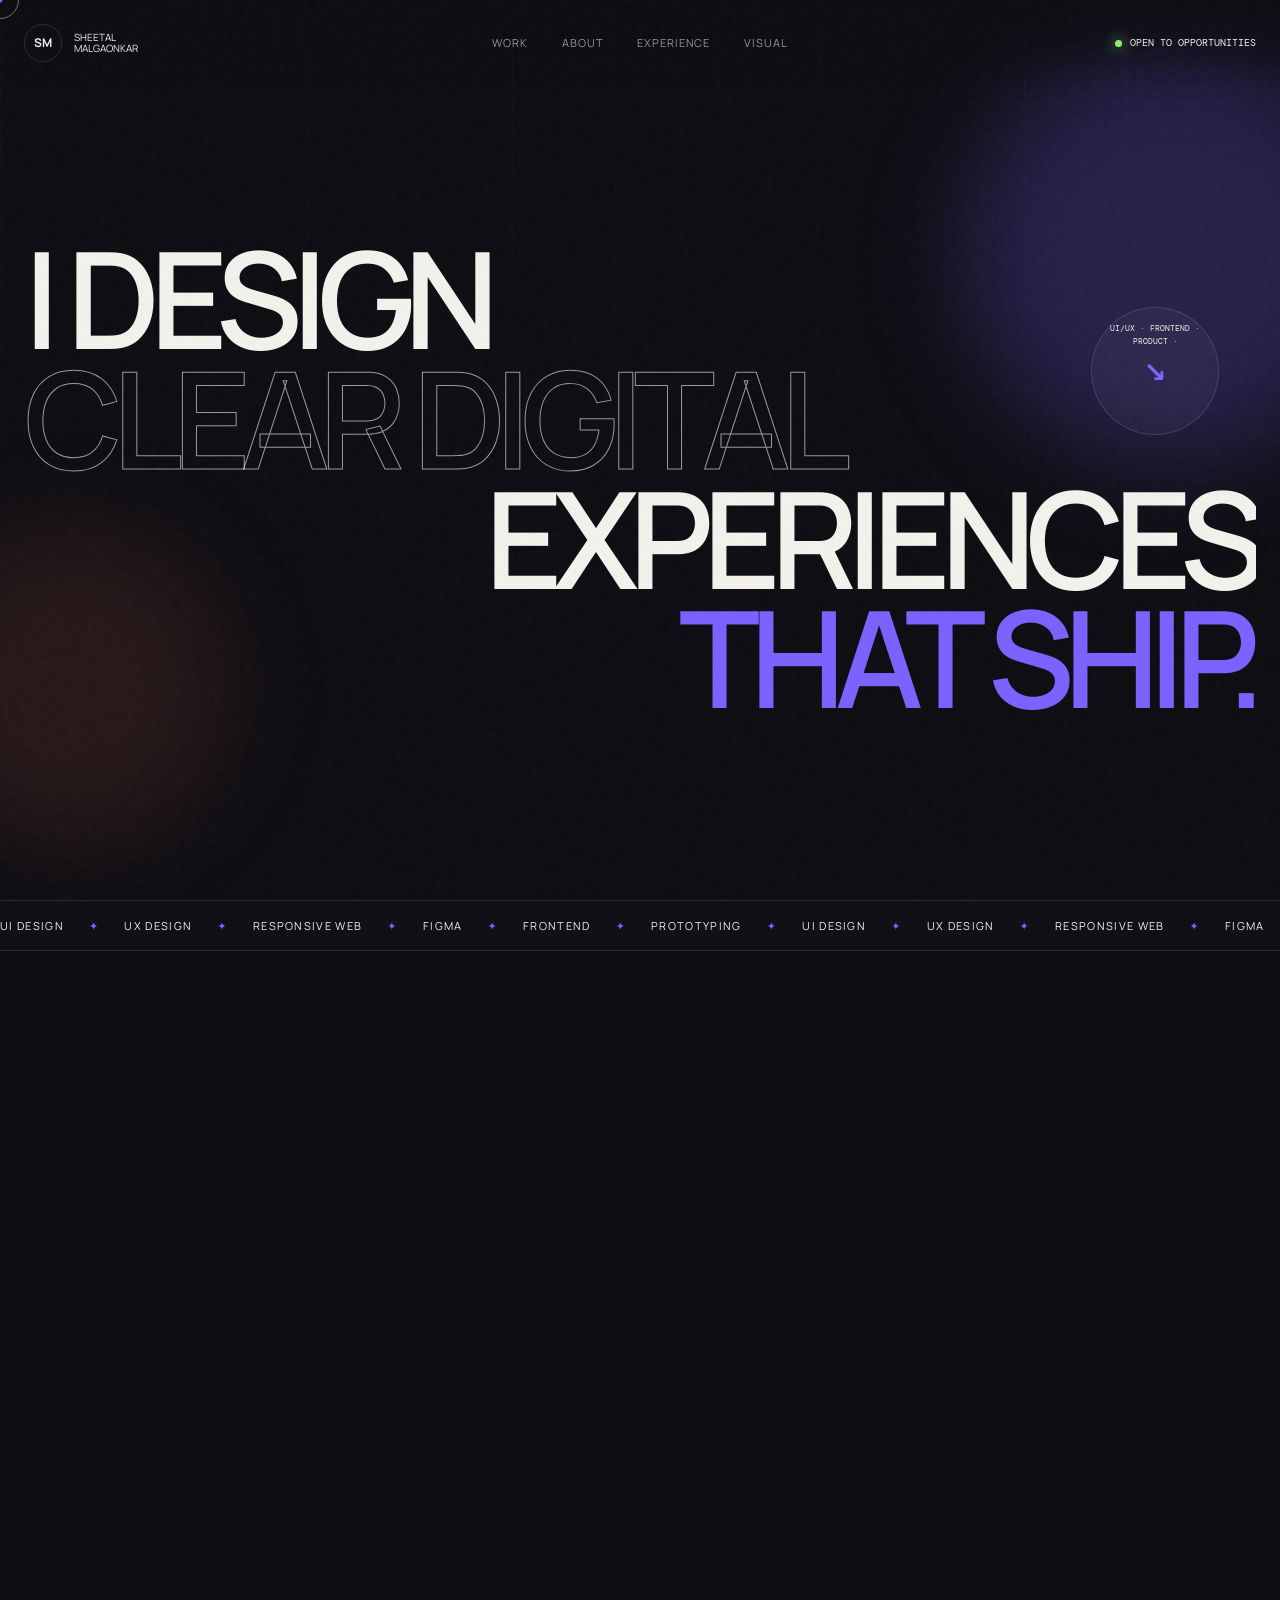
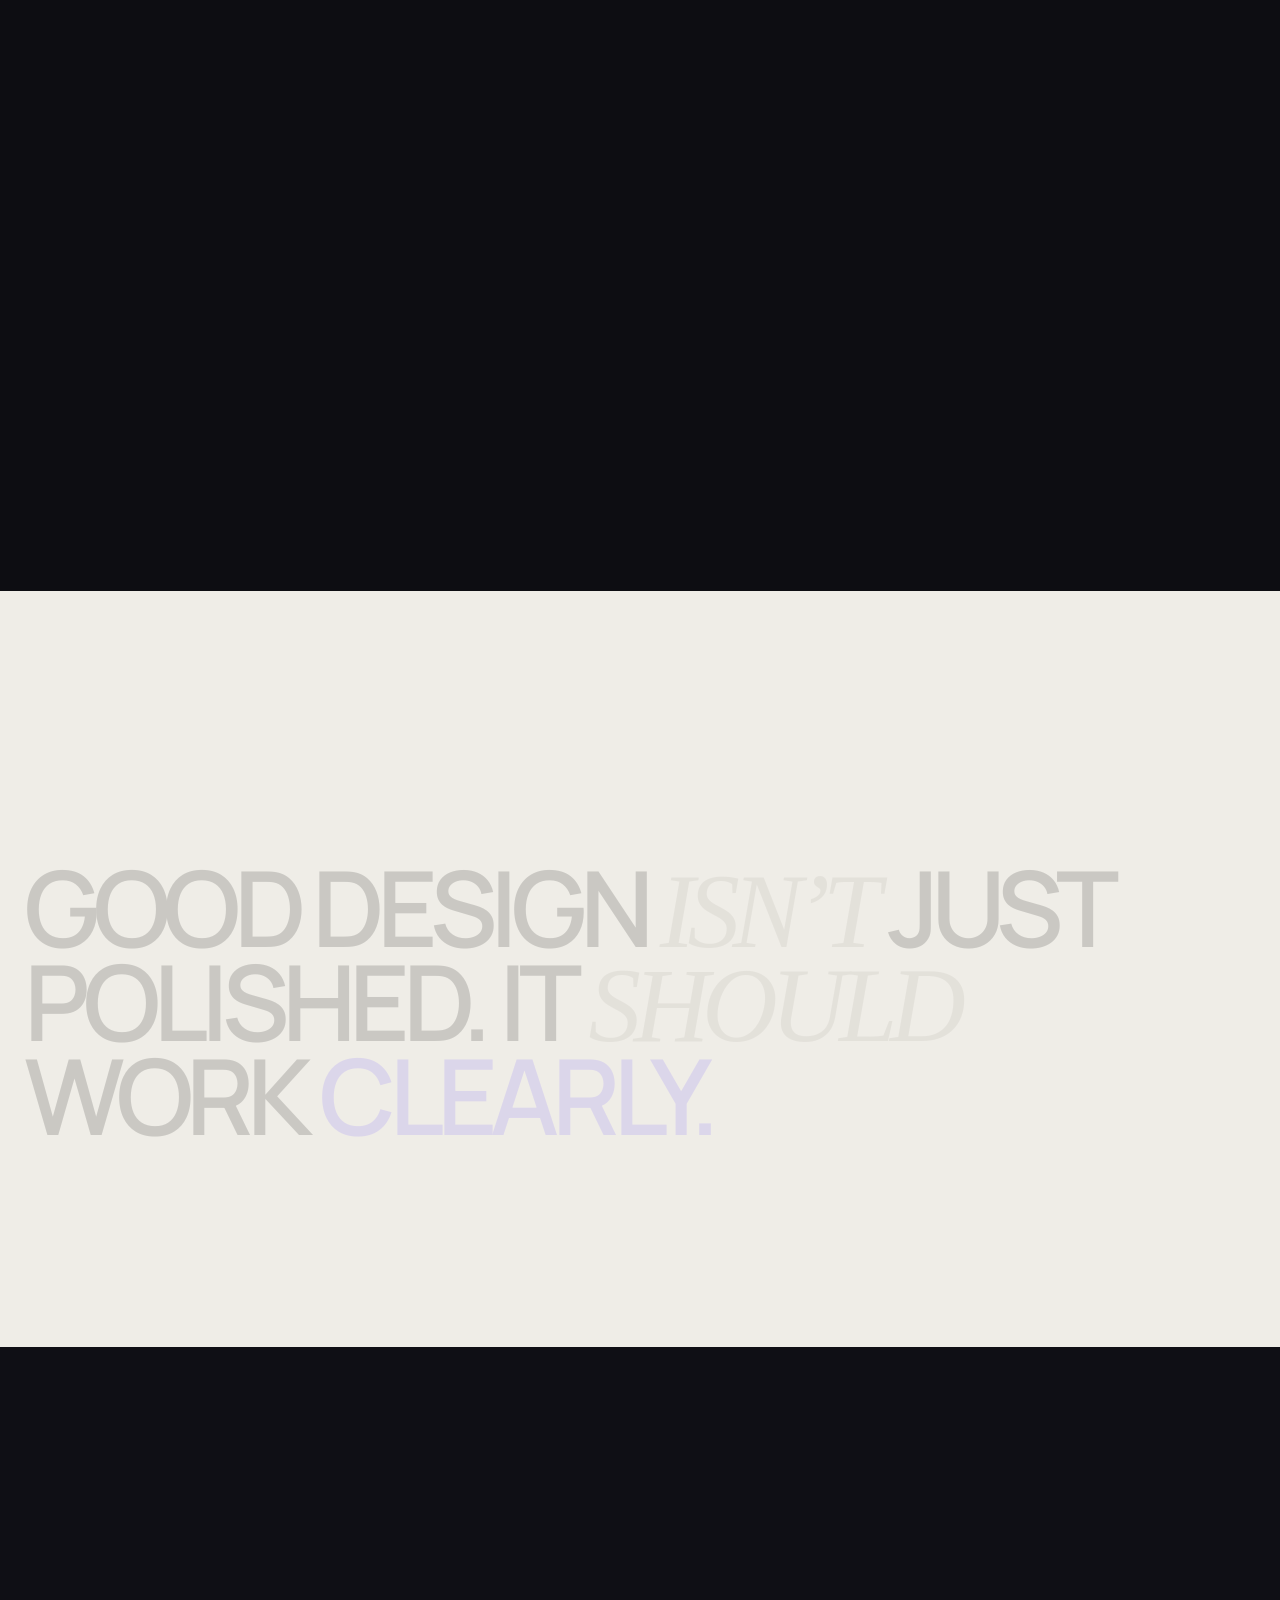
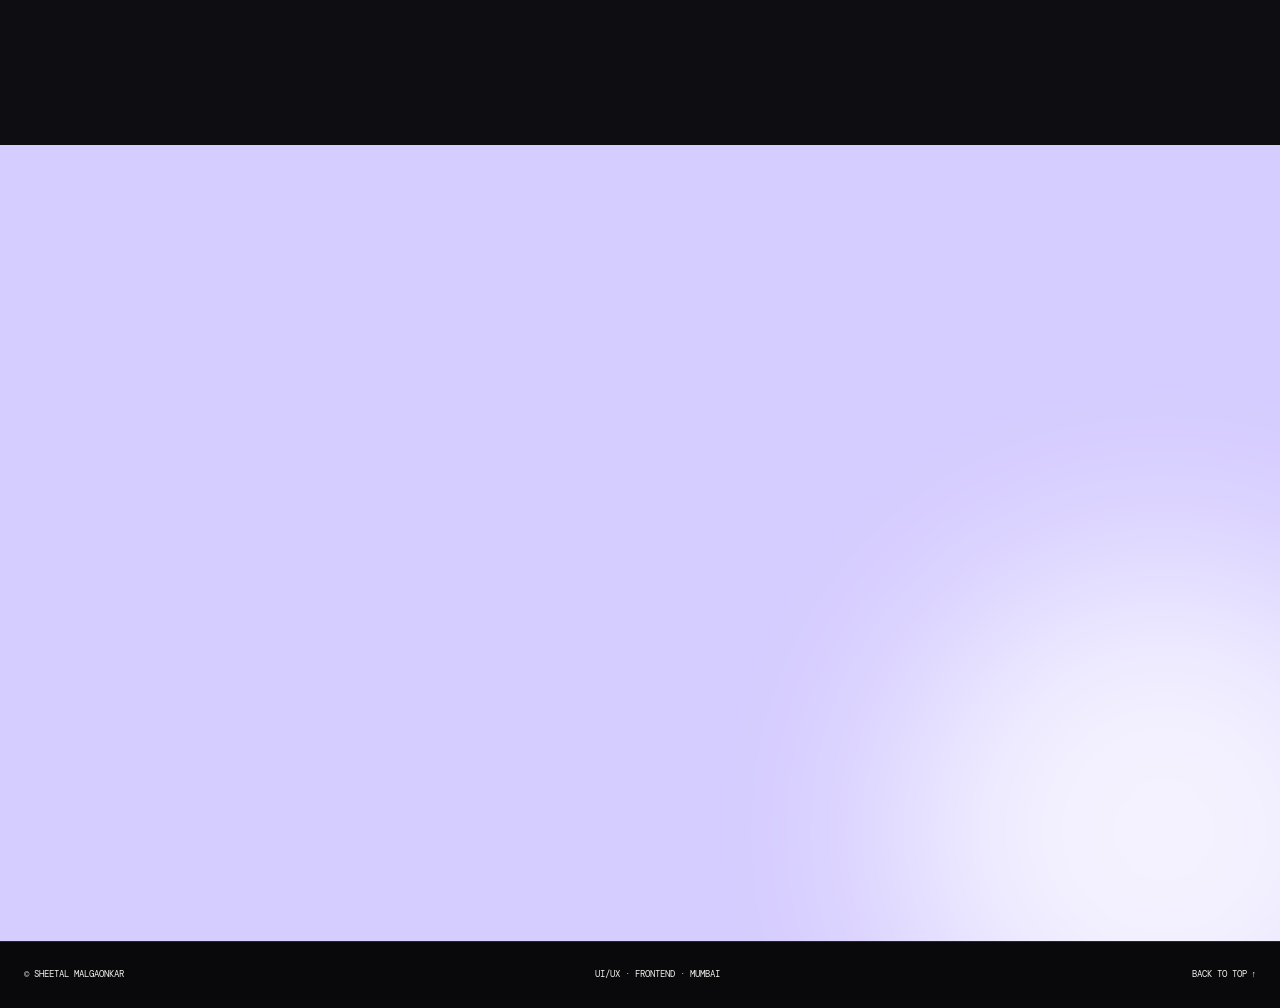
==== commit 901b3672: "Redesign portfolio homepage" ====
--- a/index.html
+++ b/index.html
@@ -1,542 +1,185 @@
-<!DOCTYPE html>
-<html lang="en" class="scroll-smooth">
-<head>
-    <meta charset="UTF-8">
-    <meta name="viewport" content="width=device-width, initial-scale=1.0">
-    <title>Sheetal Malgaonkar | Senior UI/UX Designer</title>
-
-    <!-- Tailwind CSS -->
-    <script src="https://cdn.tailwindcss.com"></script>
-    
-    <!-- Google Fonts -->
-    <link rel="preconnect" href="https://fonts.googleapis.com">
-    <link rel="preconnect" href="https://fonts.gstatic.com" crossorigin>
-    <link href="https://fonts.googleapis.com/css2?family=Inter:wght@300;400;500&family=Syne:wght@400;500;600;700;800&display=swap" rel="stylesheet">
-    
-    <!-- Font Awesome -->
-    <link rel="stylesheet" href="https://cdnjs.cloudflare.com/ajax/libs/font-awesome/6.4.0/css/all.min.css">
-
-    <!-- Tailwind Config for Custom Fonts and Colors -->
-    <script>
-        tailwind.config = {
-            theme: {
-                extend: {
-                    fontFamily: {
-                        syne: ['Syne', 'sans-serif'],
-                        inter: ['Inter', 'sans-serif'],
-                    },
-                    colors: {
-                        brand: {
-                            DEFAULT: '#8b5cf6', // Violet-500
-                            light: '#a78bfa',
-                            dark: '#6d28d9',
-                        },
-                        accent: '#06b6d4', // Cyan-500
-                    }
-                }
-            }
-        }
-    </script>
-
-    <style>
-        /* Custom Styles & Animations */
-        body {
-            background-color: #050505;
-        }
-
-        /* Ambient Background Glow */
-        .ambient-glow {
-            position: fixed;
-            top: 0;
-            left: 0;
-            width: 100vw;
-            height: 100vh;
-            overflow: hidden;
-            z-index: -1;
-            pointer-events: none;
-        }
-        .glow-blob {
-            position: absolute;
-            filter: blur(120px);
-            opacity: 0.15;
-            border-radius: 50%;
-            animation: float 20s infinite ease-in-out alternate;
-        }
-        .glow-1 { top: -10%; left: -10%; width: 50vw; height: 50vw; background: #8b5cf6; }
-        .glow-2 { bottom: -10%; right: -10%; width: 40vw; height: 40vw; background: #06b6d4; animation-delay: -5s; }
-
-        @keyframes float {
-            0% { transform: translate(0, 0) scale(1); }
-            100% { transform: translate(10%, 10%) scale(1.2); }
-        }
-
-        /* Scroll Reveal Utility */
-        .reveal {
-            opacity: 0;
-            transform: translateY(30px);
-            transition: all 0.8s cubic-bezier(0.16, 1, 0.3, 1);
-        }
-        .reveal.active {
-            opacity: 1;
-            transform: translateY(0);
-        }
-
-        /* Text Gradient */
-        .text-gradient {
-            background: linear-gradient(135deg, #fff 0%, #a78bfa 100%);
-            -webkit-background-clip: text;
-            -webkit-text-fill-color: transparent;
-            background-clip: text;
-        }
-
-        /* Glass Pill Nav */
-        .nav-glass {
-            background: rgba(20, 20, 20, 0.6);
-            backdrop-filter: blur(12px);
-            border: 1px solid rgba(255, 255, 255, 0.08);
-        }
-
-        /* Custom Scrollbar */
-        ::-webkit-scrollbar { width: 8px; }
-        ::-webkit-scrollbar-track { background: #050505; }
-        ::-webkit-scrollbar-thumb { background: #333; border-radius: 10px; }
-        ::-webkit-scrollbar-thumb:hover { background: #555; }
-
-        /* Card Hover Effects */
-        .bento-card {
-            transition: transform 0.4s cubic-bezier(0.16, 1, 0.3, 1), border-color 0.4s ease;
-        }
-        .bento-card:hover {
-            transform: translateY(-5px);
-            border-color: rgba(139, 92, 246, 0.4);
-        }
-        .bento-img {
-            transition: transform 0.7s cubic-bezier(0.16, 1, 0.3, 1);
-        }
-        .bento-card:hover .bento-img {
-            transform: scale(1.05);
-        }
-    </style>
-</head>
-<body class="text-neutral-300 font-inter antialiased selection:bg-brand selection:text-white">
-
-    <!-- Ambient Background -->
-    <div class="ambient-glow">
-        <div class="glow-blob glow-1"></div>
-        <div class="glow-blob glow-2"></div>
-    </div>
-
-    <!-- Floating Navigation -->
-    <nav class="fixed top-6 left-1/2 -translate-x-1/2 z-50 w-[90%] max-w-2xl transition-all duration-300">
-        <div class="nav-glass rounded-full px-6 py-3 flex items-center justify-between shadow-2xl">
-            <a href="#" class="font-syne font-bold text-xl text-white tracking-tight">
-                SHEETAL<span class="text-brand">.</span>
-            </a>
-            <ul class="hidden md:flex space-x-8 text-sm font-medium">
-                <li><a href="#work" class="hover:text-brand transition-colors">Projects</a></li>
-                <li><a href="#graphics" class="hover:text-brand transition-colors">Graphics</a></li>
-                <li><a href="#experience" class="hover:text-brand transition-colors">Experience</a></li>
-            </ul>
-            <a href="#contact" class="hidden md:inline-block px-5 py-2 rounded-full bg-white text-black font-semibold text-sm hover:bg-brand hover:text-white transition-all">
-                Let's Talk
-            </a>
-            <!-- Mobile Menu Toggle -->
-            <button id="mobile-menu-btn" class="md:hidden text-white text-xl">
-                <i class="fa-solid fa-bars"></i>
-            </button>
-        </div>
-        <!-- Mobile Menu -->
-        <div id="mobile-menu" class="hidden absolute top-full mt-4 left-0 w-full nav-glass rounded-2xl p-4 flex flex-col space-y-4 text-center border border-white/10">
-            <a href="#work" class="hover:text-brand" onclick="toggleMobileMenu()">Projects</a>
-            <a href="#graphics" class="hover:text-brand" onclick="toggleMobileMenu()">Graphics</a>
-            <a href="#experience" class="hover:text-brand" onclick="toggleMobileMenu()">Experience</a>
-            <a href="#contact" class="text-brand font-semibold" onclick="toggleMobileMenu()">Let's Talk</a>
-        </div>
-    </nav>
-
-    <!-- Hero Section -->
-    <section class="min-h-screen flex items-center pt-20 pb-10 px-6 sm:px-12 max-w-7xl mx-auto" id="home">
-        <div class="w-full">
-            <div class="reveal">
-                <div class="inline-block px-4 py-1.5 rounded-full border border-white/10 bg-white/5 backdrop-blur-sm text-sm font-medium text-brand-light mb-6">
-                    <i class="fa-solid fa-sparkles mr-2"></i> Open for new opportunities
-                </div>
-                <h1 class="font-syne text-5xl sm:text-7xl lg:text-8xl font-bold tracking-tighter leading-[1.1] mb-6 text-white">
-                    Designing <span class="text-gradient">intuitive</span><br />
-                    digital experiences.
-                </h1>
-                <p class="text-lg sm:text-xl text-neutral-400 max-w-2xl mb-10 leading-relaxed">
-                    I'm <strong>Sheetal Malgaonkar</strong>, a Senior UI/UX Designer currently shaping interfaces at Softlabs Group. Specialized in translating complex problems into elegant, user-centric designs using HTML, CSS, Bootstrap, and jQuery.
-                </p>
-                <div class="flex flex-wrap gap-4">
-                    <a href="#work" class="px-8 py-4 rounded-full bg-brand text-white font-semibold hover:bg-brand-dark transition-colors flex items-center">
-                        View Work <i class="fa-solid fa-arrow-right ml-2"></i>
-                    </a>
-                    <a href="https://linkedin.com" target="_blank" class="px-8 py-4 rounded-full border border-white/20 text-white font-semibold hover:bg-white/10 transition-colors flex items-center">
-                        <i class="fa-brands fa-linkedin text-xl mr-2"></i> Connect
-                    </a>
-                </div>
-            </div>
-        </div>
-    </section>
-
-    <!-- Web Projects (Bento Grid) -->
-    <section class="py-24 px-6 sm:px-12 max-w-7xl mx-auto" id="work">
-        <div class="reveal mb-16">
-            <h2 class="font-syne text-4xl sm:text-5xl font-bold text-white mb-4">Selected Work</h2>
-            <p class="text-neutral-400">A showcase of user interfaces and web experiences.</p>
-        </div>
-
-        <div class="grid grid-cols-1 md:grid-cols-2 lg:grid-cols-3 gap-6">
-            <!-- Project 1 -->
-            <a href="https://www.softlabsgroup.com/" target="_blank" class="bento-card group reveal relative rounded-3xl overflow-hidden bg-neutral-900 border border-white/5 aspect-[4/3] flex flex-col justify-end">
-                <div class="absolute inset-0 w-full h-full">
-                    <img src="assets/img/softlabs-group.png" alt="Softlabs Corporate" class="bento-img w-full h-full object-cover opacity-60 group-hover:opacity-80">
-                    <div class="absolute inset-0 bg-gradient-to-t from-black/90 via-black/30 to-transparent"></div>
-                </div>
-                <div class="relative p-6">
-                    <span class="inline-block px-3 py-1 bg-brand/20 text-brand-light text-xs font-semibold rounded-full mb-3 backdrop-blur-md">Live Site</span>
-                    <h3 class="font-syne text-xl sm:text-2xl font-bold text-white mb-1">Softlabs Global</h3>
-                    <p class="text-neutral-300 text-sm flex items-center">Corporate Website <i class="fa-solid fa-arrow-up-right-from-square ml-2 text-xs text-brand"></i></p>
-                </div>
-            </a>
-
-            <!-- Project 2 -->
-            <div class="bento-card group reveal relative rounded-3xl overflow-hidden bg-neutral-900 border border-white/5 aspect-[4/3] flex flex-col justify-end" style="transition-delay: 100ms;">
-                <div class="absolute inset-0 w-full h-full">
-                    <img src="assets/img/navtatva.png" alt="Navtatva" class="bento-img w-full h-full object-cover opacity-60 group-hover:opacity-80">
-                    <div class="absolute inset-0 bg-gradient-to-t from-black/90 via-black/20 to-transparent"></div>
-                </div>
-                <div class="relative p-6">
-                    <h3 class="font-syne text-xl sm:text-2xl font-bold text-white mb-1">Navtatva eCommerce</h3>
-                    <p class="text-neutral-400 text-sm">Softlabs Group</p>
-                </div>
-            </div>
-
-            <!-- Project 3 -->
-            <div class="bento-card group reveal relative rounded-3xl overflow-hidden bg-neutral-900 border border-white/5 aspect-[4/3] flex flex-col justify-end" style="transition-delay: 200ms;">
-                <div class="absolute inset-0 w-full h-full">
-                    <img src="assets/img/EZbudget.png" alt="EZbudget" class="bento-img w-full h-full object-cover opacity-60 group-hover:opacity-80">
-                    <div class="absolute inset-0 bg-gradient-to-t from-black/90 via-black/20 to-transparent"></div>
-                </div>
-                <div class="relative p-6">
-                    <h3 class="font-syne text-xl sm:text-2xl font-bold text-white mb-1">EZbudget</h3>
-                    <p class="text-neutral-400 text-sm">Thinkinno</p>
-                </div>
-            </div>
-
-            <!-- Project 4 -->
-            <a href="https://drumeshkhanna.in/index.php" target="_blank" class="bento-card group reveal relative rounded-3xl overflow-hidden bg-neutral-900 border border-white/5 aspect-[4/3] flex flex-col justify-end">
-                <div class="absolute inset-0 w-full h-full">
-                    <img src="assets/img/drumeshKhanna.png" alt="Healthcare" class="bento-img w-full h-full object-cover opacity-60 group-hover:opacity-80">
-                    <div class="absolute inset-0 bg-gradient-to-t from-black/90 via-black/20 to-transparent"></div>
-                </div>
-                <div class="relative p-6">
-                    <span class="inline-block px-3 py-1 bg-brand/20 text-brand-light text-xs font-semibold rounded-full mb-3 backdrop-blur-md">Live Site</span>
-                    <h3 class="font-syne text-xl sm:text-2xl font-bold text-white mb-1 flex items-center justify-between">Healthcare Portal <i class="fa-solid fa-arrow-up-right-from-square text-sm text-brand"></i></h3>
-                    <p class="text-neutral-400 text-sm">I9innovations</p>
-                </div>
-            </a>
-
-            <!-- Project 5 -->
-            <div class="bento-card group reveal relative rounded-3xl overflow-hidden bg-neutral-900 border border-white/5 aspect-[4/3] flex flex-col justify-end" style="transition-delay: 100ms;">
-                <div class="absolute inset-0 w-full h-full">
-                    <img src="assets/img/cargo-tracker.png" alt="Cargo Tracker"  class="bento-img w-full h-full object-cover opacity-60 group-hover:opacity-80">
-                    <div class="absolute inset-0 bg-gradient-to-t from-black/90 via-black/20 to-transparent"></div>
-                </div>
-                <div class="relative p-6">
-                    <h3 class="font-syne text-xl sm:text-2xl font-bold text-white mb-1">Cargo Tracker</h3>
-                    <p class="text-neutral-400 text-sm">Thinkinno</p>
-                </div>
-            </div>
-
-            <!-- Project 6 -->
-            <div class="bento-card group reveal relative rounded-3xl overflow-hidden bg-neutral-900 border border-white/5 aspect-[4/3] flex flex-col justify-end" style="transition-delay: 200ms;">
-                <div class="absolute inset-0 w-full h-full">
-                    <img src="assets/img/Nutricharge_offers.png" alt="Nutricharge Offers" class="bento-img w-full h-full object-cover opacity-60 group-hover:opacity-80">
-                    <div class="absolute inset-0 bg-gradient-to-t from-black/90 via-black/20 to-transparent"></div>
-                </div>
-                <div class="relative p-6">
-                    <h3 class="font-syne text-xl sm:text-2xl font-bold text-white mb-1">Nutricharge Offers</h3>
-                    <p class="text-neutral-400 text-sm">Thinkinno</p>
-                </div>
-            </div>
-
-            <!-- Project 7 -->
-            <div class="bento-card group reveal relative rounded-3xl overflow-hidden bg-neutral-900 border border-white/5 aspect-[4/3] flex flex-col justify-end">
-                <div class="absolute inset-0 w-full h-full">
-                    <img src="assets/img/northstar.png" alt="NorthStar" class="bento-img w-full h-full object-cover opacity-60 group-hover:opacity-80">
-                    <div class="absolute inset-0 bg-gradient-to-t from-black/90 via-black/20 to-transparent"></div>
-                </div>
-                <div class="relative p-6">
-                    <h3 class="font-syne text-xl sm:text-2xl font-bold text-white mb-1">NorthStar HRMS</h3>
-                    <p class="text-neutral-400 text-sm">Thinkinno</p>
-                </div>
-            </div>
-
-            <!-- Project 8 -->
-            <div class="bento-card group reveal relative rounded-3xl overflow-hidden bg-neutral-900 border border-white/5 aspect-[4/3] flex flex-col justify-end" style="transition-delay: 100ms;">
-                <div class="absolute inset-0 w-full h-full">
-                    <img src="assets/img/bankersGPS.png" alt="bankersGPS"  class="bento-img w-full h-full object-cover opacity-60 group-hover:opacity-80">
-                    <div class="absolute inset-0 bg-gradient-to-t from-black/90 via-black/20 to-transparent"></div>
-                </div>
-                <div class="relative p-6">
-                    <h3 class="font-syne text-xl sm:text-2xl font-bold text-white mb-1">bankersGPS</h3>
-                    <p class="text-neutral-400 text-sm">Thinkinno</p>
-                </div>
-            </div>
-
-            <!-- Project 9 -->
-            <div class="bento-card group reveal relative rounded-3xl overflow-hidden bg-neutral-900 border border-white/5 aspect-[4/3] flex flex-col justify-end" style="transition-delay: 200ms;">
-                <div class="absolute inset-0 w-full h-full">
-                    <img src="assets/img/budget-playbook.png" alt="Budget Playbook"  class="bento-img w-full h-full object-cover opacity-60 group-hover:opacity-80">
-                    <div class="absolute inset-0 bg-gradient-to-t from-black/90 via-black/20 to-transparent"></div>
-                </div>
-                <div class="relative p-6">
-                    <h3 class="font-syne text-xl sm:text-2xl font-bold text-white mb-1">Budget Playbook</h3>
-                    <p class="text-neutral-400 text-sm">Thinkinno</p>
-                </div>
-            </div>
-        </div>
-    </section>
-
-    <!-- Graphic Design Gallery -->
-    <section class="py-24 px-6 sm:px-12 max-w-7xl mx-auto" id="graphics">
-        <div class="reveal flex flex-col md:flex-row md:items-end justify-between mb-12 gap-6">
-            <div>
-                <h2 class="font-syne text-4xl sm:text-5xl font-bold text-white mb-4">Graphic & Print Media</h2>
-                <p class="text-neutral-400">Visual Branding, Brochures, and Marketing Collateral.</p>
-            </div>
-            <p class="text-sm text-neutral-500 flex items-center"><i class="fa-regular fa-image mr-2"></i> Click images to enlarge</p>
-        </div>
-
-        <div class="grid grid-cols-1 sm:grid-cols-2 gap-6">
-            <!-- Graphic 1 -->
-            <div class="reveal bento-card cursor-pointer group rounded-3xl overflow-hidden bg-neutral-900 border border-white/5 aspect-square relative" 
-                 onclick="openModal('assets/img/brochure.jpg', 'Brochure Design')">
-                <img src="assets/img/brochure.jpg" alt="Brochure Design" class="w-full h-full object-cover transition-transform duration-700 group-hover:scale-110 opacity-70 group-hover:opacity-100">
-                <div class="absolute inset-0 bg-black/50 opacity-0 group-hover:opacity-100 transition-opacity duration-300 flex flex-col items-center justify-center backdrop-blur-sm">
-                    <div class="w-12 h-12 rounded-full bg-white/20 flex items-center justify-center mb-3">
-                        <i class="fa-solid fa-expand text-white"></i>
-                    </div>
-                    <h4 class="font-syne font-bold text-white text-xl">Brand Brochure</h4>
-                    <p class="text-neutral-300 text-sm">Thinkinno Branding</p>
-                </div>
-            </div>
-
-            <!-- Graphic 2 -->
-            <div class="reveal bento-card cursor-pointer group rounded-3xl overflow-hidden bg-neutral-900 border border-white/5 aspect-square relative" 
-                 onclick="openModal('assets/img/booklet-frontBack.png', 'Leadvictor Brochure')">
-                <img src="assets/img/booklet-frontBack.png" alt="Leadvictor Brochure" class="w-full h-full object-cover transition-transform duration-700 group-hover:scale-110 opacity-70 group-hover:opacity-100">
-                <div class="absolute inset-0 bg-black/50 opacity-0 group-hover:opacity-100 transition-opacity duration-300 flex flex-col items-center justify-center backdrop-blur-sm">
-                    <div class="w-12 h-12 rounded-full bg-white/20 flex items-center justify-center mb-3">
-                        <i class="fa-solid fa-expand text-white"></i>
-                    </div>
-                    <h4 class="font-syne font-bold text-white text-xl">Leadvictor Booklet</h4>
-                    <p class="text-neutral-300 text-sm">Thinkinno</p>
-                </div>
-            </div>
-
-            <!-- Graphic 3 -->
-            <div class="reveal bento-card cursor-pointer group rounded-3xl overflow-hidden bg-neutral-900 border border-white/5 aspect-square relative" 
-                 onclick="openModal('assets/img/standee-thinkinno.png', 'Thinkinno Standee')">
-                <img src="assets/img/standee-thinkinno.png" alt="Thinkinno Standee" class="w-full h-full object-cover transition-transform duration-700 group-hover:scale-110 opacity-70 group-hover:opacity-100">
-                <div class="absolute inset-0 bg-black/50 opacity-0 group-hover:opacity-100 transition-opacity duration-300 flex flex-col items-center justify-center backdrop-blur-sm">
-                    <div class="w-12 h-12 rounded-full bg-white/20 flex items-center justify-center mb-3">
-                        <i class="fa-solid fa-expand text-white"></i>
-                    </div>
-                    <h4 class="font-syne font-bold text-white text-xl">Exhibition Standee</h4>
-                    <p class="text-neutral-300 text-sm">Thinkinno</p>
-                </div>
-            </div>
-
-            <!-- Graphic 4 -->
-            <div class="reveal bento-card cursor-pointer group rounded-3xl overflow-hidden bg-neutral-900 border border-white/5 aspect-square relative" 
-                 onclick="openModal('assets/img/digicard-socialmedia.png', 'Social Media Post')">
-                <img src="assets/img/digicard-socialmedia.png" alt="Social Media Post" class="w-full h-full object-cover transition-transform duration-700 group-hover:scale-110 opacity-70 group-hover:opacity-100 object-top">
-                <div class="absolute inset-0 bg-black/50 opacity-0 group-hover:opacity-100 transition-opacity duration-300 flex flex-col items-center justify-center backdrop-blur-sm">
-                    <div class="w-12 h-12 rounded-full bg-white/20 flex items-center justify-center mb-3">
-                        <i class="fa-solid fa-expand text-white"></i>
-                    </div>
-                    <h4 class="font-syne font-bold text-white text-xl">Social Media Kit</h4>
-                    <p class="text-neutral-300 text-sm">DigiCard Campaigns</p>
-                </div>
-            </div>
-        </div>
-    </section>
-
-    <!-- Experience Timeline -->
-    <section class="py-24 px-6 sm:px-12 max-w-4xl mx-auto" id="experience">
-        <div class="reveal text-center mb-16">
-            <h2 class="font-syne text-4xl sm:text-5xl font-bold text-white mb-4">Career Journey</h2>
-            <p class="text-neutral-400">My professional trajectory over the years.</p>
-        </div>
-
-        <div class="relative border-l border-white/10 ml-4 md:ml-0 md:border-none space-y-12">
-            <!-- Central Line for Desktop -->
-            <div class="hidden md:block absolute left-1/2 top-0 bottom-0 w-px bg-white/10 -translate-x-1/2"></div>
-
-            <!-- Softlabs -->
-            <div class="reveal relative md:flex md:justify-between md:items-center w-full">
-                <div class="absolute w-4 h-4 rounded-full bg-brand -left-[25px] md:left-1/2 md:-translate-x-1/2 ring-4 ring-[#050505]"></div>
-                <div class="md:w-[45%] md:text-right md:pr-10 pb-4 md:pb-0 pl-6 md:pl-0">
-                    <span class="text-brand text-sm font-bold tracking-wider uppercase mb-1 block">Aug 2024 – Present</span>
-                    <h3 class="font-syne text-2xl font-bold text-white">Frontend Designer</h3>
-                    <p class="text-neutral-400 font-medium">Softlabs Group Pvt. Ltd.</p>
-                </div>
-                <div class="md:w-[45%] pl-6 md:pl-10">
-                    <div class="bg-neutral-900/50 backdrop-blur-sm border border-white/5 p-6 rounded-2xl bento-card">
-                        <p class="text-sm text-neutral-300 mb-2">• Solo Web Designer: Completely redesigned the official corporate website.</p>
-                        <p class="text-sm text-neutral-300">• Implement fully responsive, modern layouts using HTML, CSS, Bootstrap, and jQuery.</p>
-                    </div>
-                </div>
-            </div>
-
-            <!-- Thinkinno -->
-            <div class="reveal relative md:flex md:justify-between md:items-center md:flex-row-reverse w-full">
-                <div class="absolute w-4 h-4 rounded-full bg-accent -left-[25px] md:left-1/2 md:-translate-x-1/2 ring-4 ring-[#050505]"></div>
-                <div class="md:w-[45%] md:text-left md:pl-10 pb-4 md:pb-0 pl-6 md:pl-0">
-                    <span class="text-accent text-sm font-bold tracking-wider uppercase mb-1 block">Sep 2020 – Jun 2024</span>
-                    <h3 class="font-syne text-2xl font-bold text-white">UI/UX Designer</h3>
-                    <p class="text-neutral-400 font-medium">Thinkinno Technologies</p>
-                </div>
-                <div class="md:w-[45%] pl-6 md:pr-10 md:pl-0 text-left md:text-right">
-                    <div class="bg-neutral-900/50 backdrop-blur-sm border border-white/5 p-6 rounded-2xl bento-card text-left">
-                        <p class="text-sm text-neutral-300 mb-2">• Led end-to-end UI design for the LeadVictor product ecosystem.</p>
-                        <p class="text-sm text-neutral-300">• Executed complete branding assets, intuitive mobile app interfaces, and marketing collateral.</p>
-                    </div>
-                </div>
-            </div>
-
-            <!-- i9 Innovations -->
-            <div class="reveal relative md:flex md:justify-between md:items-center w-full">
-                <div class="absolute w-4 h-4 rounded-full border-2 border-white bg-[#050505] -left-[25px] md:left-1/2 md:-translate-x-1/2 ring-4 ring-[#050505]"></div>
-                <div class="md:w-[45%] md:text-right md:pr-10 pb-4 md:pb-0 pl-6 md:pl-0">
-                    <span class="text-neutral-500 text-sm font-bold tracking-wider uppercase mb-1 block">May 2019 – Aug 2020</span>
-                    <h3 class="font-syne text-2xl font-bold text-white">Web Designer</h3>
-                    <p class="text-neutral-400 font-medium">i9 Innovations</p>
-                </div>
-                <div class="md:w-[45%] pl-6 md:pl-10">
-                    <div class="bg-neutral-900/50 backdrop-blur-sm border border-white/5 p-6 rounded-2xl bento-card">
-                        <p class="text-sm text-neutral-300 mb-2">• Customized web templates and redesigned existing interfaces to drastically improve UX.</p>
-                        <p class="text-sm text-neutral-300">• Designed diverse graphic assets including invitation cards, brochures, and visiting cards.</p>
-                    </div>
-                </div>
-            </div>
-
-            <!-- Pyramidinfosource -->
-            <div class="reveal relative md:flex md:justify-between md:items-center md:flex-row-reverse w-full">
-                <div class="absolute w-4 h-4 rounded-full border-2 border-white bg-[#050505] -left-[25px] md:left-1/2 md:-translate-x-1/2 ring-4 ring-[#050505]"></div>
-                <div class="md:w-[45%] md:text-left md:pl-10 pb-4 md:pb-0 pl-6 md:pl-0">
-                    <span class="text-neutral-500 text-sm font-bold tracking-wider uppercase mb-1 block">Nov 2017 – Apr 2019</span>
-                    <h3 class="font-syne text-2xl font-bold text-white">Web Designer</h3>
-                    <p class="text-neutral-400 font-medium">Pyramidinfosource</p>
-                </div>
-                <div class="md:w-[45%] pl-6 md:pr-10 md:pl-0 text-left md:text-right">
-                    <div class="bg-neutral-900/50 backdrop-blur-sm border border-white/5 p-6 rounded-2xl bento-card text-left">
-                        <p class="text-sm text-neutral-300 mb-2">• Spearheaded creation of websites utilizing HTML5, CSS3, and Bootstrap frameworks.</p>
-                        <p class="text-sm text-neutral-300">• Focused exclusively on building fluid responsive layouts and robust front-end components.</p>
-                    </div>
-                </div>
-            </div>
-        </div>
-    </section>
-
-    <!-- Footer / Contact -->
-    <footer class="py-24 border-t border-white/10 mt-12 bg-neutral-950 relative overflow-hidden" id="contact">
-        <!-- Subtle Footer Glow -->
-        <div class="absolute bottom-0 left-1/2 -translate-x-1/2 w-[80vw] h-[50vh] bg-brand/20 blur-[150px] pointer-events-none rounded-t-full"></div>
-        
-        <div class="container mx-auto px-6 text-center relative z-10">
-            <h2 class="font-syne text-5xl sm:text-7xl font-bold text-white mb-6 tracking-tight reveal">Let's build something <br/><span class="text-gradient">extraordinary.</span></h2>
-            
-            <a href="mailto:sheetalmalgaonkar.uiux@gmail.com" class="reveal inline-block text-xl sm:text-2xl font-medium text-neutral-300 hover:text-white transition-colors border-b border-brand/50 hover:border-brand pb-1 mb-12">
-                sheetalmalgaonkar.uiux@gmail.com
-            </a>
-            
-            <div class="reveal flex flex-col md:flex-row justify-between items-center text-sm text-neutral-500 max-w-5xl mx-auto pt-8 border-t border-white/10">
-                <p>&copy; 2026 Sheetal Malgaonkar. All rights reserved.</p>
-                <p class="mt-2 md:mt-0">Designed & Handcoded with <i class="fa-solid fa-heart text-brand text-xs mx-1"></i></p>
-            </div>
-        </div>
-    </footer>
-
-    <!-- Custom Lightbox Modal -->
-    <div id="lightbox" class="fixed inset-0 z-[100] bg-black/90 backdrop-blur-md hidden items-center justify-center opacity-0 transition-opacity duration-300">
-        <button onclick="closeModal()" class="absolute top-6 right-6 w-12 h-12 flex items-center justify-center rounded-full bg-white/10 text-white hover:bg-brand transition-colors z-10">
-            <i class="fa-solid fa-xmark text-xl"></i>
-        </button>
-        <div class="relative w-full max-w-5xl max-h-[90vh] p-4 flex flex-col items-center justify-center">
-            <img id="lightbox-img" src="" alt="Enlarged View" class="max-w-full max-h-[80vh] rounded-xl shadow-2xl object-contain border border-white/10">
-            <h4 id="lightbox-title" class="font-syne text-white text-xl mt-6 font-bold"></h4>
-        </div>
-    </div>
-
-    <!-- Interactive Scripts -->
-    <script>
-        // Mobile Menu Toggle
-        function toggleMobileMenu() {
-            const menu = document.getElementById('mobile-menu');
-            menu.classList.toggle('hidden');
-        }
-        document.getElementById('mobile-menu-btn').addEventListener('click', toggleMobileMenu);
-
-        // Lightbox Modal Logic
-        const lightbox = document.getElementById('lightbox');
-        const lightboxImg = document.getElementById('lightbox-img');
-        const lightboxTitle = document.getElementById('lightbox-title');
-
-        function openModal(src, title, fallbackUrl) {
-            lightboxImg.src = src;
-            lightboxImg.onerror = function() { this.src = fallbackUrl; };
-            lightboxTitle.innerText = title;
-            lightbox.classList.remove('hidden');
-            // Small delay to allow display block to apply before changing opacity
-            setTimeout(() => {
-                lightbox.classList.remove('opacity-0');
-            }, 10);
-            document.body.style.overflow = 'hidden'; // Prevent scrolling
-        }
-
-        function closeModal() {
-            lightbox.classList.add('opacity-0');
-            setTimeout(() => {
-                lightbox.classList.add('hidden');
-                lightboxImg.src = '';
-            }, 300);
-            document.body.style.overflow = 'auto'; // Restore scrolling
-        }
-
-        // Close modal on escape key or clicking outside
-        document.addEventListener('keydown', (e) => {
-            if (e.key === 'Escape' && !lightbox.classList.contains('hidden')) {
-                closeModal();
-            }
-        });
-        lightbox.addEventListener('click', (e) => {
-            if (e.target === lightbox) closeModal();
-        });
-
-        // Intersection Observer for Scroll Animations
-        const revealElements = document.querySelectorAll('.reveal');
-        
-        const revealCallback = function(entries, observer) {
-            entries.forEach(entry => {
-                if (entry.isIntersecting) {
-                    entry.target.classList.add('active');
-                    observer.unobserve(entry.target); // Stop observing once revealed
-                }
-            });
-        };
-
-        const revealOptions = {
-            threshold: 0.1,
-            rootMargin: "0px 0px -50px 0px"
-        };
-
-        const observer = new IntersectionObserver(revealCallback, revealOptions);
-        
-        revealElements.forEach(el => observer.observe(el));
-    </script>
-</body>
-</html>
+<!doctype html>
+<html lang="en">
+<head>
+  <meta charset="utf-8" />
+  <meta name="viewport" content="width=device-width,initial-scale=1" />
+  <meta name="theme-color" content="#0d0d12" />
+  <meta name="description" content="Sheetal Malgaonkar — UI/UX & Frontend Designer based in Mumbai." />
+  <title>Sheetal Malgaonkar — UI/UX Designer</title>
+  <link rel="preconnect" href="https://fonts.googleapis.com">
+  <link rel="preconnect" href="https://fonts.gstatic.com" crossorigin>
+  <link href="https://fonts.googleapis.com/css2?family=DM+Mono:wght@300;400;500&family=Manrope:wght@400;500;600;700&display=swap" rel="stylesheet">
+  <link rel="stylesheet" href="assets/styles.css" />
+</head>
+<body>
+  <div class="grain"></div>
+  <div class="cursor-dot"></div>
+  <div class="cursor-ring"></div>
+  <div class="progress"><span></span></div>
+
+  <header class="site-header">
+    <div class="shell nav">
+      <a class="brand magnetic" href="#top">
+        <span class="brand-mark">SM</span>
+        <span class="brand-text">Sheetal<br>Malgaonkar</span>
+      </a>
+      <nav class="nav-links">
+        <a href="#work">Work</a><a href="#about">About</a><a href="#experience">Experience</a><a href="#visual">Visual</a>
+      </nav>
+      <a class="status magnetic" href="#contact"><i></i> Open to opportunities</a>
+      <button class="menu-btn" aria-label="Toggle menu" aria-expanded="false"><span></span><span></span></button>
+    </div>
+  </header>
+
+  <main id="top">
+    <section class="hero">
+      <div class="hero-grid-bg"></div>
+      <div class="hero-orb orb-one" data-parallax="-0.08"></div>
+      <div class="hero-orb orb-two" data-parallax="0.12"></div>
+      <div class="shell hero-inner">
+        <div class="hero-meta reveal">
+          <p>UI/UX + FRONTEND DESIGNER</p><p>MUMBAI · 6+ YEARS EXPERIENCE</p>
+        </div>
+        <div class="hero-title-wrap">
+          <h1>
+            <span class="line"><span>I DESIGN</span></span>
+            <span class="line outline"><span>CLEAR DIGITAL</span></span>
+            <span class="line right"><span>EXPERIENCES</span></span>
+            <span class="line right accent"><span>THAT SHIP.</span></span>
+          </h1>
+          <div class="hero-stamp" data-parallax="0.15"><span class="stamp-copy">UI/UX · FRONTEND · PRODUCT · </span><b>↘</b></div>
+        </div>
+        <div class="hero-bottom reveal">
+          <p>I’m Sheetal Malgaonkar — a UI/UX and Frontend Designer who turns complex requirements into responsive, usable interfaces and helps bridge the gap between design and implementation.</p>
+          <a class="hero-cta magnetic" href="#work"><span>Explore selected work</span><b>↘</b></a>
+        </div>
+      </div>
+    </section>
+
+    <section class="ticker"><div class="ticker-track">
+      <span>UI DESIGN</span><b>✦</b><span>UX DESIGN</span><b>✦</b><span>RESPONSIVE WEB</span><b>✦</b><span>FIGMA</span><b>✦</b><span>FRONTEND</span><b>✦</b><span>PROTOTYPING</span><b>✦</b>
+      <span>UI DESIGN</span><b>✦</b><span>UX DESIGN</span><b>✦</b><span>RESPONSIVE WEB</span><b>✦</b><span>FIGMA</span><b>✦</b><span>FRONTEND</span><b>✦</b><span>PROTOTYPING</span><b>✦</b>
+    </div></section>
+
+    <section class="section work" id="work">
+      <div class="shell">
+        <div class="section-head reveal">
+          <div><span class="section-index">02</span><p class="eyebrow">SELECTED WORK</p></div>
+          <h2>Projects that show how I think, design and deliver.</h2>
+        </div>
+
+        <div class="featured-projects">
+          <article class="project reveal">
+            <a class="project-media tilt" href="https://www.softlabsgroup.com/" target="_blank" rel="noreferrer">
+              <img src="assets/img/softlabs-group.png" alt="Softlabs Global website"><div class="media-shade"></div>
+              <div class="project-label"><span>01</span><span>Featured / Live</span></div><div class="view-pill">VIEW LIVE ↗</div>
+            </a>
+            <div class="project-info"><div><h3>Softlabs Global</h3><p>Corporate website redesign focused on structure, responsive behaviour, visual refresh and brand consistency.</p></div><div class="tags"><span>UI/UX</span><span>WEB</span><span>RESPONSIVE</span></div></div>
+          </article>
+
+          <article class="project reveal">
+            <div class="project-media tilt tone-violet">
+              <img src="assets/img/navtatva.png" alt="Navtatva eCommerce interface"><div class="media-shade"></div>
+              <div class="project-label"><span>02</span><span>eCommerce</span></div><div class="view-pill static">CASE STUDY SOON</div>
+            </div>
+            <div class="project-info"><div><h3>Navtatva eCommerce</h3><p>Customer-facing eCommerce interface work created while working with Softlabs Group.</p></div><div class="tags"><span>PRODUCT UI</span><span>ECOMMERCE</span></div></div>
+          </article>
+
+          <article class="project reveal">
+            <div class="project-media tilt tone-blue">
+              <img src="assets/img/EZbudget.png" alt="EZbudget interface"><div class="media-shade"></div>
+              <div class="project-label"><span>03</span><span>Finance UI</span></div><div class="view-pill static">CASE STUDY SOON</div>
+            </div>
+            <div class="project-info"><div><h3>EZbudget</h3><p>Interface design for a budgeting product developed during my time at Thinkinno.</p></div><div class="tags"><span>UI/UX</span><span>DASHBOARD</span></div></div>
+          </article>
+
+          <article class="project reveal">
+            <div class="project-media tilt tone-coral">
+              <img src="assets/img/cargo-tracker.png" alt="Cargo Tracker interface"><div class="media-shade"></div>
+              <div class="project-label"><span>04</span><span>Tracking Product</span></div><div class="view-pill static">PROJECT DETAILS</div>
+            </div>
+            <div class="project-info"><div><h3>Cargo Tracker</h3><p>UI work for a logistics and cargo-tracking experience created at Thinkinno.</p></div><div class="tags"><span>WEB APP</span><span>UI DESIGN</span></div></div>
+          </article>
+
+          <article class="project reveal">
+            <div class="project-media tilt tone-green">
+              <img src="assets/img/northstar.png" alt="NorthStar HRMS interface"><div class="media-shade"></div>
+              <div class="project-label"><span>05</span><span>HRMS</span></div><div class="view-pill static">PROJECT DETAILS</div>
+            </div>
+            <div class="project-info"><div><h3>NorthStar HRMS</h3><p>Human-resource management interface work with emphasis on clarity and information-heavy workflows.</p></div><div class="tags"><span>HRMS</span><span>PRODUCT UI</span></div></div>
+          </article>
+        </div>
+
+        <div class="archive reveal">
+          <div class="archive-title"><span class="section-index">02B</span><p class="eyebrow">MORE PRODUCT WORK</p></div>
+          <div class="archive-grid">
+            <article class="mini-project"><div class="mini-img"><img src="assets/img/Nutricharge_offers.png" alt="Nutricharge Offers"></div><div><h4>Nutricharge Offers</h4><p>Thinkinno</p></div></article>
+            <article class="mini-project"><div class="mini-img"><img src="assets/img/bankersGPS.png" alt="bankersGPS"></div><div><h4>bankersGPS</h4><p>Thinkinno</p></div></article>
+            <article class="mini-project"><div class="mini-img"><img src="assets/img/budget-playbook.png" alt="Budget Playbook"></div><div><h4>Budget Playbook</h4><p>Thinkinno</p></div></article>
+          </div>
+        </div>
+      </div>
+    </section>
+
+    <section class="statement section">
+      <div class="shell"><p class="eyebrow reveal">MY APPROACH</p><p class="statement-copy">
+        <span class="word">GOOD</span> <span class="word">DESIGN</span> <span class="word muted">ISN’T</span> <span class="word">JUST</span> <span class="word">POLISHED.</span> <span class="word">IT</span> <span class="word muted">SHOULD</span> <span class="word">WORK</span> <span class="word accent-word">CLEARLY.</span>
+      </p></div>
+    </section>
+
+    <section class="section about" id="about">
+      <div class="shell about-grid">
+        <div class="about-title reveal"><span class="section-index">03</span><p class="eyebrow">ABOUT</p><h2>Designer by craft.<br><em>Builder</em> by mindset.</h2></div>
+        <div class="about-content">
+          <p class="lead reveal">I’m a Mumbai-based UI/UX and Frontend Designer with 6+ years of experience across websites, web applications and digital interfaces.</p>
+          <p class="reveal">My frontend background helps me think beyond static screens. I consider responsiveness, implementation constraints and how design decisions translate into real interfaces.</p>
+          <div class="capability-list">
+            <div class="capability reveal"><span>01</span><div><h3>UI / UX Design</h3><p>Figma, responsive layouts, interface systems and prototyping.</p></div><b>↗</b></div>
+            <div class="capability reveal"><span>02</span><div><h3>Frontend Understanding</h3><p>HTML, CSS, Bootstrap, JavaScript, React and Next.js basics.</p></div><b>↗</b></div>
+            <div class="capability reveal"><span>03</span><div><h3>Visual & AI Workflow</h3><p>Photoshop, Illustrator and AI-assisted ideation/content workflows.</p></div><b>↗</b></div>
+          </div>
+        </div>
+      </div>
+    </section>
+
+    <section class="section experience" id="experience">
+      <div class="shell">
+        <div class="section-head reveal"><div><span class="section-index">04</span><p class="eyebrow">EXPERIENCE</p></div><h2>A path from web design to product-minded UI/UX.</h2></div>
+        <div class="exp-list">
+          <div class="exp-row reveal"><span class="year">2024 — NOW</span><div><h3>Frontend Designer</h3><p>Softlabs Group Pvt. Ltd.</p></div><span class="location">MUMBAI</span><b>↗</b></div>
+          <div class="exp-row reveal"><span class="year">2020 — 2024</span><div><h3>UI/UX Designer</h3><p>Thinkinno Technologies Pvt. Ltd.</p></div><span class="location">MUMBAI</span><b>↗</b></div>
+          <div class="exp-row reveal"><span class="year">2018 — 2020</span><div><h3>Web Designer</h3><p>i9 Innovations</p></div><span class="location">MUMBAI</span><b>↗</b></div>
+          <div class="exp-row reveal"><span class="year">2018</span><div><h3>Web Designer</h3><p>Pyramidinfosource</p></div><span class="location">MUMBAI</span><b>↗</b></div>
+        </div>
+      </div>
+    </section>
+
+    <section class="section visual" id="visual">
+      <div class="shell">
+        <div class="section-head reveal"><div><span class="section-index">05</span><p class="eyebrow">VISUAL WORK</p></div><h2>Selected graphic and print work from earlier roles.</h2></div>
+        <div class="visual-grid">
+          <button class="visual-card reveal" data-lightbox="assets/img/brochure.jpg" data-title="Brand Brochure"><img src="assets/img/brochure.jpg" alt="Brand brochure"><span>Brand Brochure ↗</span></button>
+          <button class="visual-card reveal" data-lightbox="assets/img/booklet-frontBack.png" data-title="Leadvictor Booklet"><img src="assets/img/booklet-frontBack.png" alt="Leadvictor booklet"><span>Leadvictor Booklet ↗</span></button>
+          <button class="visual-card reveal" data-lightbox="assets/img/standee-thinkinno.png" data-title="Exhibition Standee"><img src="assets/img/standee-thinkinno.png" alt="Exhibition standee"><span>Exhibition Standee ↗</span></button>
+          <button class="visual-card reveal" data-lightbox="assets/img/digicard-socialmedia.png" data-title="Social Media Kit"><img src="assets/img/digicard-socialmedia.png" alt="Social media design"><span>Social Media Kit ↗</span></button>
+        </div>
+      </div>
+    </section>
+
+    <section class="section contact" id="contact">
+      <div class="contact-orb" data-parallax="0.1"></div>
+      <div class="shell contact-inner">
+        <p class="eyebrow reveal">06 · LET’S WORK TOGETHER</p>
+        <h2 class="reveal">Have a product that needs<br><em>a clearer experience?</em></h2>
+        <a class="contact-link magnetic reveal" href="mailto:sheetal22493@gmail.com"><span>START A CONVERSATION</span><b>↗</b></a>
+        <div class="contact-foot reveal"><p>Open to UI/UX and Product Design opportunities in Mumbai.</p><div><a href="https://www.linkedin.com/in/sheetal-malgaonkar" target="_blank" rel="noreferrer">LinkedIn ↗</a><a href="mailto:sheetal22493@gmail.com">Email ↗</a></div></div>
+      </div>
+    </section>
+  </main>
+
+  <footer><div class="shell footer-inner"><span>© <span id="year"></span> SHEETAL MALGAONKAR</span><span>UI/UX · FRONTEND · MUMBAI</span><a href="#top">BACK TO TOP ↑</a></div></footer>
+
+  <div class="lightbox" aria-hidden="true"><button class="lightbox-close">×</button><figure><img src="" alt=""><figcaption></figcaption></figure></div>
+  <script src="assets/app.js"></script>
+</body>
+</html>
--- a/assets/styles.css
+++ b/assets/styles.css
@@ -0,0 +1,20 @@
+:root{--bg:#0d0d12;--panel:#13131a;--text:#f3f1ec;--muted:#94939d;--line:rgba(255,255,255,.12);--accent:#7b61ff;--paper:#efede7;--max:1280px}
+*{box-sizing:border-box}html{scroll-behavior:smooth}body{margin:0;background:var(--bg);color:var(--text);font-family:Manrope,system-ui,sans-serif;overflow-x:hidden;line-height:1.55}body.menu-open{overflow:hidden}a{color:inherit;text-decoration:none}button{font:inherit;color:inherit}img{max-width:100%;display:block}.shell{width:min(var(--max),calc(100% - 48px));margin:auto}::selection{background:var(--accent);color:#fff}
+.grain{position:fixed;inset:0;pointer-events:none;z-index:999;opacity:.03;background-image:url("data:image/svg+xml,%3Csvg viewBox='0 0 180 180' xmlns='http://www.w3.org/2000/svg'%3E%3Cfilter id='n'%3E%3CfeTurbulence type='fractalNoise' baseFrequency='.85' numOctaves='3' stitchTiles='stitch'/%3E%3C/filter%3E%3Crect width='100%25' height='100%25' filter='url(%23n)'/%3E%3C/svg%3E")}.progress{position:fixed;top:0;left:0;right:0;height:2px;z-index:1200}.progress span{display:block;width:0;height:100%;background:var(--accent)}
+.cursor-dot,.cursor-ring{position:fixed;left:0;top:0;z-index:1300;border-radius:50%;pointer-events:none;transform:translate(-50%,-50%)}.cursor-dot{width:5px;height:5px;background:var(--accent)}.cursor-ring{width:38px;height:38px;border:1px solid rgba(255,255,255,.4);transition:width .2s,height .2s,border-color .2s,background .2s}.cursor-ring.active{width:62px;height:62px;border-color:var(--accent);background:rgba(123,97,255,.09)}
+.site-header{position:fixed;inset:0 0 auto;z-index:100;background:linear-gradient(to bottom,rgba(13,13,18,.92),rgba(13,13,18,0))}.nav{height:86px;display:grid;grid-template-columns:1fr auto 1fr;align-items:center}.brand{display:flex;align-items:center;gap:12px;width:max-content}.brand-mark{width:38px;height:38px;border:1px solid var(--line);border-radius:50%;display:grid;place-items:center;font-size:12px;font-weight:700}.brand-text{font-size:10px;line-height:1.1;text-transform:uppercase}.nav-links{display:flex;gap:34px;font-size:11px;text-transform:uppercase;letter-spacing:.08em}.nav-links a{opacity:.6}.nav-links a:hover{opacity:1}.status{justify-self:end;font-family:"DM Mono",monospace;font-size:10px;text-transform:uppercase;display:flex;align-items:center;gap:8px}.status i{width:7px;height:7px;background:#8bef71;border-radius:50%;box-shadow:0 0 14px #8bef71}.menu-btn{display:none;background:none;border:0}.menu-btn span{display:block;width:24px;height:1px;background:#fff;margin:6px}
+.hero{min-height:100svh;position:relative;overflow:hidden;padding:145px 0 42px;display:flex;align-items:flex-end}.hero-grid-bg{position:absolute;inset:0;opacity:.17;background-image:linear-gradient(var(--line) 1px,transparent 1px),linear-gradient(90deg,var(--line) 1px,transparent 1px);background-size:8vw 8vw;mask-image:linear-gradient(to bottom,black,transparent 92%)}.hero-orb,.contact-orb{position:absolute;border-radius:50%;filter:blur(50px);pointer-events:none}.orb-one{width:420px;height:420px;background:rgba(123,97,255,.23);right:-8%;top:5%}.orb-two{width:320px;height:320px;background:rgba(224,111,79,.12);left:-7%;bottom:6%}.hero-inner{position:relative;z-index:2}.hero-meta{display:flex;justify-content:space-between;font-family:"DM Mono",monospace;font-size:10px;letter-spacing:.1em;margin-bottom:78px}.hero-meta p{margin:0;color:var(--muted)}.hero-title-wrap{position:relative}h1{margin:0;font-size:clamp(66px,10.5vw,158px);line-height:.79;letter-spacing:-.075em;font-weight:600;text-transform:uppercase}.line{display:block;overflow:hidden;padding-bottom:.1em}.line>span{display:block;transform:translateY(115%);animation:titleIn .9s cubic-bezier(.16,1,.3,1) forwards}.line:nth-child(2)>span{animation-delay:.08s}.line:nth-child(3)>span{animation-delay:.16s}.line:nth-child(4)>span{animation-delay:.24s}@keyframes titleIn{to{transform:none}}.line.outline{color:transparent;-webkit-text-stroke:1px rgba(255,255,255,.58)}.line.right{text-align:right}.line.accent{color:var(--accent)}.hero-stamp{position:absolute;right:3%;top:13%;width:128px;height:128px;border-radius:50%;border:1px solid var(--line);background:rgba(255,255,255,.04);backdrop-filter:blur(8px);display:grid;place-items:center}.stamp-copy{font-family:"DM Mono",monospace;font-size:8px;position:absolute;inset:14px;animation:spin 14s linear infinite;text-align:center}.hero-stamp b{font-size:28px;color:var(--accent)}@keyframes spin{to{transform:rotate(360deg)}}.hero-bottom{display:grid;grid-template-columns:1fr auto;gap:50px;align-items:end;padding-top:24px;margin-top:56px;border-top:1px solid var(--line)}.hero-bottom p{margin:0;max-width:700px;color:var(--muted);font-size:15px}.hero-cta{display:flex;align-items:center;gap:18px;text-transform:uppercase;font-size:11px}.hero-cta b{width:38px;height:38px;border:1px solid var(--line);border-radius:50%;display:grid;place-items:center;color:var(--accent)}
+.ticker{border-block:1px solid var(--line);overflow:hidden;padding:16px 0;background:#101016}.ticker-track{display:flex;width:max-content;gap:25px;align-items:center;animation:ticker 28s linear infinite;font-size:11px;letter-spacing:.12em}.ticker-track b{color:var(--accent)}@keyframes ticker{to{transform:translateX(-50%)}}
+.section{padding:145px 0;position:relative}.section-head{display:grid;grid-template-columns:.55fr 1.45fr;gap:55px;margin-bottom:85px}.section-index{display:block;font-family:"DM Mono";font-size:10px;color:var(--muted);margin-bottom:10px}.eyebrow{font-family:"DM Mono",monospace;font-size:10px;letter-spacing:.13em;text-transform:uppercase;margin:0}.section-head h2,.about h2,.contact h2{font-size:clamp(44px,5.5vw,78px);line-height:1.02;letter-spacing:-.055em;margin:0;font-weight:500}.about h2 em,.contact h2 em{font-family:Georgia,serif;font-weight:400}
+.featured-projects{display:grid;gap:120px}.project-media{height:min(72vw,760px);position:relative;overflow:hidden;background:#1a1a22;display:block;transform-style:preserve-3d}.project-media img{width:100%;height:100%;object-fit:cover;transition:transform .8s cubic-bezier(.16,1,.3,1)}.project-media:hover img{transform:scale(1.03)}.media-shade{position:absolute;inset:0;background:linear-gradient(to top,rgba(0,0,0,.25),transparent 45%)}.project-label{position:absolute;left:22px;top:20px;display:flex;gap:24px;font-family:"DM Mono";font-size:9px;text-transform:uppercase;background:rgba(10,10,12,.56);padding:9px 11px;border-radius:999px;backdrop-filter:blur(8px)}.view-pill{position:absolute;right:22px;bottom:22px;font-family:"DM Mono";font-size:9px;padding:10px 13px;background:#101014;border-radius:999px;opacity:0;transform:translateY(7px);transition:.25s}.project-media:hover .view-pill{opacity:1;transform:none}.view-pill.static{opacity:1;transform:none;background:rgba(16,16,20,.84);backdrop-filter:blur(8px)}.project-info{display:grid;grid-template-columns:1.5fr .5fr;gap:40px;padding-top:24px}.project-info h3{font-size:clamp(27px,3vw,40px);letter-spacing:-.04em;margin:0 0 8px}.project-info p{margin:0;color:var(--muted);max-width:680px}.tags{display:flex;justify-content:flex-end;align-items:flex-start;gap:8px;flex-wrap:wrap}.tags span{font-family:"DM Mono";font-size:8px;border:1px solid var(--line);border-radius:999px;padding:7px 9px}.tone-violet{background:#29243f}.tone-blue{background:#1a3144}.tone-coral{background:#4a2924}.tone-green{background:#25392f}
+.archive{margin-top:140px;padding-top:40px;border-top:1px solid var(--line)}.archive-title{display:flex;gap:18px;align-items:flex-start;margin-bottom:35px}.archive-grid{display:grid;grid-template-columns:repeat(3,1fr);gap:18px}.mini-project{border:1px solid var(--line);padding:12px;background:#111117}.mini-img{aspect-ratio:4/3;overflow:hidden;background:#181820}.mini-img img{width:100%;height:100%;object-fit:cover;transition:.5s}.mini-project:hover img{transform:scale(1.05)}.mini-project h4{margin:15px 0 3px;font-size:17px}.mini-project p{margin:0;color:var(--muted);font-size:12px}
+.statement{background:var(--paper);color:#111;min-height:84vh;display:flex;align-items:center}.statement .eyebrow{margin-bottom:48px}.statement-copy{margin:0;max-width:1150px;font-size:clamp(52px,8.2vw,118px);line-height:.85;letter-spacing:-.07em;font-weight:600}.word{display:inline-block;opacity:.16;transition:opacity .35s}.word.visible{opacity:1}.word.muted{font-family:Georgia,serif;font-style:italic;font-weight:400;color:#aaa69d}.word.accent-word{color:var(--accent)}
+.about{background:#0f0f15}.about-grid{display:grid;grid-template-columns:.85fr 1.15fr;gap:110px}.about-title{position:sticky;top:130px;align-self:start}.about-content .lead{font-size:clamp(29px,3.5vw,50px);line-height:1.13;letter-spacing:-.04em;margin:0 0 44px}.about-content>p:not(.lead){font-size:16px;color:var(--muted);max-width:680px;margin-bottom:65px}.capability-list{border-top:1px solid var(--line)}.capability{display:grid;grid-template-columns:50px 1fr 30px;gap:18px;padding:26px 0;border-bottom:1px solid var(--line)}.capability>span{font-family:"DM Mono";font-size:9px;color:var(--muted)}.capability h3{margin:0 0 6px;font-size:22px}.capability p{margin:0;color:var(--muted);font-size:13px}.capability b{color:var(--accent);font-weight:400}
+.exp-list{border-top:1px solid var(--line)}.exp-row{display:grid;grid-template-columns:180px 1fr 110px 30px;gap:28px;align-items:center;padding:28px 0;border-bottom:1px solid var(--line);transition:.25s}.exp-row:hover{padding-left:12px;background:rgba(255,255,255,.015)}.year,.location{font-family:"DM Mono";font-size:9px;color:var(--muted)}.exp-row h3{margin:0 0 3px;font-size:24px}.exp-row p{margin:0;color:var(--muted);font-size:12px}.exp-row b{color:var(--accent);font-weight:400}
+.visual-grid{display:grid;grid-template-columns:repeat(2,1fr);gap:18px}.visual-card{padding:0;border:0;background:#16161c;position:relative;overflow:hidden;cursor:pointer;aspect-ratio:1.2/1}.visual-card img{width:100%;height:100%;object-fit:cover;transition:.6s}.visual-card span{position:absolute;left:14px;bottom:14px;background:rgba(12,12,15,.82);backdrop-filter:blur(8px);border-radius:999px;padding:9px 11px;font-family:"DM Mono";font-size:9px}.visual-card:hover img{transform:scale(1.04)}
+.contact{background:#d5ccff;color:#0b0b0e;min-height:88vh;display:flex;align-items:center;overflow:hidden}.contact-orb{width:540px;height:540px;background:rgba(255,255,255,.75);right:-12%;bottom:-20%;filter:blur(100px)}.contact-inner{position:relative;z-index:2}.contact .eyebrow{margin-bottom:55px}.contact h2{font-size:clamp(56px,8.4vw,118px);line-height:.88}.contact-link{margin-top:70px;padding:24px 0;border-block:1px solid rgba(0,0,0,.28);display:flex;justify-content:space-between;align-items:center;font-size:12px;letter-spacing:.12em}.contact-link b{font-size:28px;font-weight:400}.contact-foot{display:flex;justify-content:space-between;align-items:end;margin-top:58px;font-size:13px}.contact-foot p{max-width:460px;margin:0}.contact-foot div{display:flex;gap:22px;text-transform:uppercase;font-size:11px}
+footer{padding:26px 0;background:#09090c;border-top:1px solid var(--line);font-size:9px;font-family:"DM Mono"}.footer-inner{display:flex;justify-content:space-between;gap:20px}.lightbox{position:fixed;inset:0;background:rgba(0,0,0,.92);backdrop-filter:blur(10px);z-index:1500;display:none;place-items:center;padding:30px}.lightbox.open{display:grid}.lightbox figure{margin:0;max-width:min(1000px,90vw);max-height:85vh}.lightbox img{max-height:76vh;margin:auto;object-fit:contain}.lightbox figcaption{text-align:center;margin-top:18px}.lightbox-close{position:absolute;right:26px;top:22px;border:1px solid var(--line);background:#121218;border-radius:50%;width:42px;height:42px;font-size:24px;cursor:pointer}
+.reveal{opacity:0;transform:translateY(28px);transition:opacity .8s cubic-bezier(.16,1,.3,1),transform .8s cubic-bezier(.16,1,.3,1)}.reveal.visible{opacity:1;transform:none}
+@media(max-width:900px){.cursor-dot,.cursor-ring{display:none}.nav{grid-template-columns:1fr auto}.nav-links,.status{display:none}.menu-btn{display:block}.nav-links.open{display:flex;position:fixed;inset:0;background:#0d0d12;padding:140px 24px 40px;flex-direction:column;gap:20px;font-size:34px;letter-spacing:-.03em;z-index:-1}.hero{min-height:900px}.hero-meta{display:block}.hero-meta p+p{margin-top:8px}.hero-stamp{display:none}.hero-bottom{grid-template-columns:1fr;gap:28px}.section{padding:110px 0}.section-head,.about-grid{grid-template-columns:1fr;gap:40px}.section-head{margin-bottom:60px}.about-title{position:relative;top:auto}.project-media{height:76vw;min-height:500px}.project-info{grid-template-columns:1fr}.tags{justify-content:flex-start}.archive-grid{grid-template-columns:1fr 1fr}.exp-row{grid-template-columns:130px 1fr 28px}.location{display:none}.visual-grid{grid-template-columns:1fr}}
+@media(max-width:600px){.shell{width:min(100% - 28px,var(--max))}.nav{height:72px}.brand-text{display:none}.hero{min-height:790px;padding-top:110px}h1{font-size:clamp(52px,15vw,76px)}.section{padding:88px 0}.section-head h2,.about h2{font-size:42px}.project-media{height:520px}.archive-grid{grid-template-columns:1fr}.statement-copy{font-size:50px}.about-content .lead{font-size:30px}.capability{grid-template-columns:36px 1fr 20px}.exp-row{grid-template-columns:1fr 28px;gap:8px}.exp-row .year{grid-column:1/-1}.exp-row>div{grid-column:1}.exp-row b{grid-column:2;grid-row:2}.contact{min-height:760px}.contact h2{font-size:52px}.contact-foot{display:block}.contact-foot div{margin-top:28px}.footer-inner{flex-direction:column}}
+@media(prefers-reduced-motion:reduce){html{scroll-behavior:auto}*,*::before,*::after{animation-duration:.001ms!important;animation-iteration-count:1!important;transition-duration:.001ms!important}.reveal{opacity:1;transform:none}.word{opacity:1}}
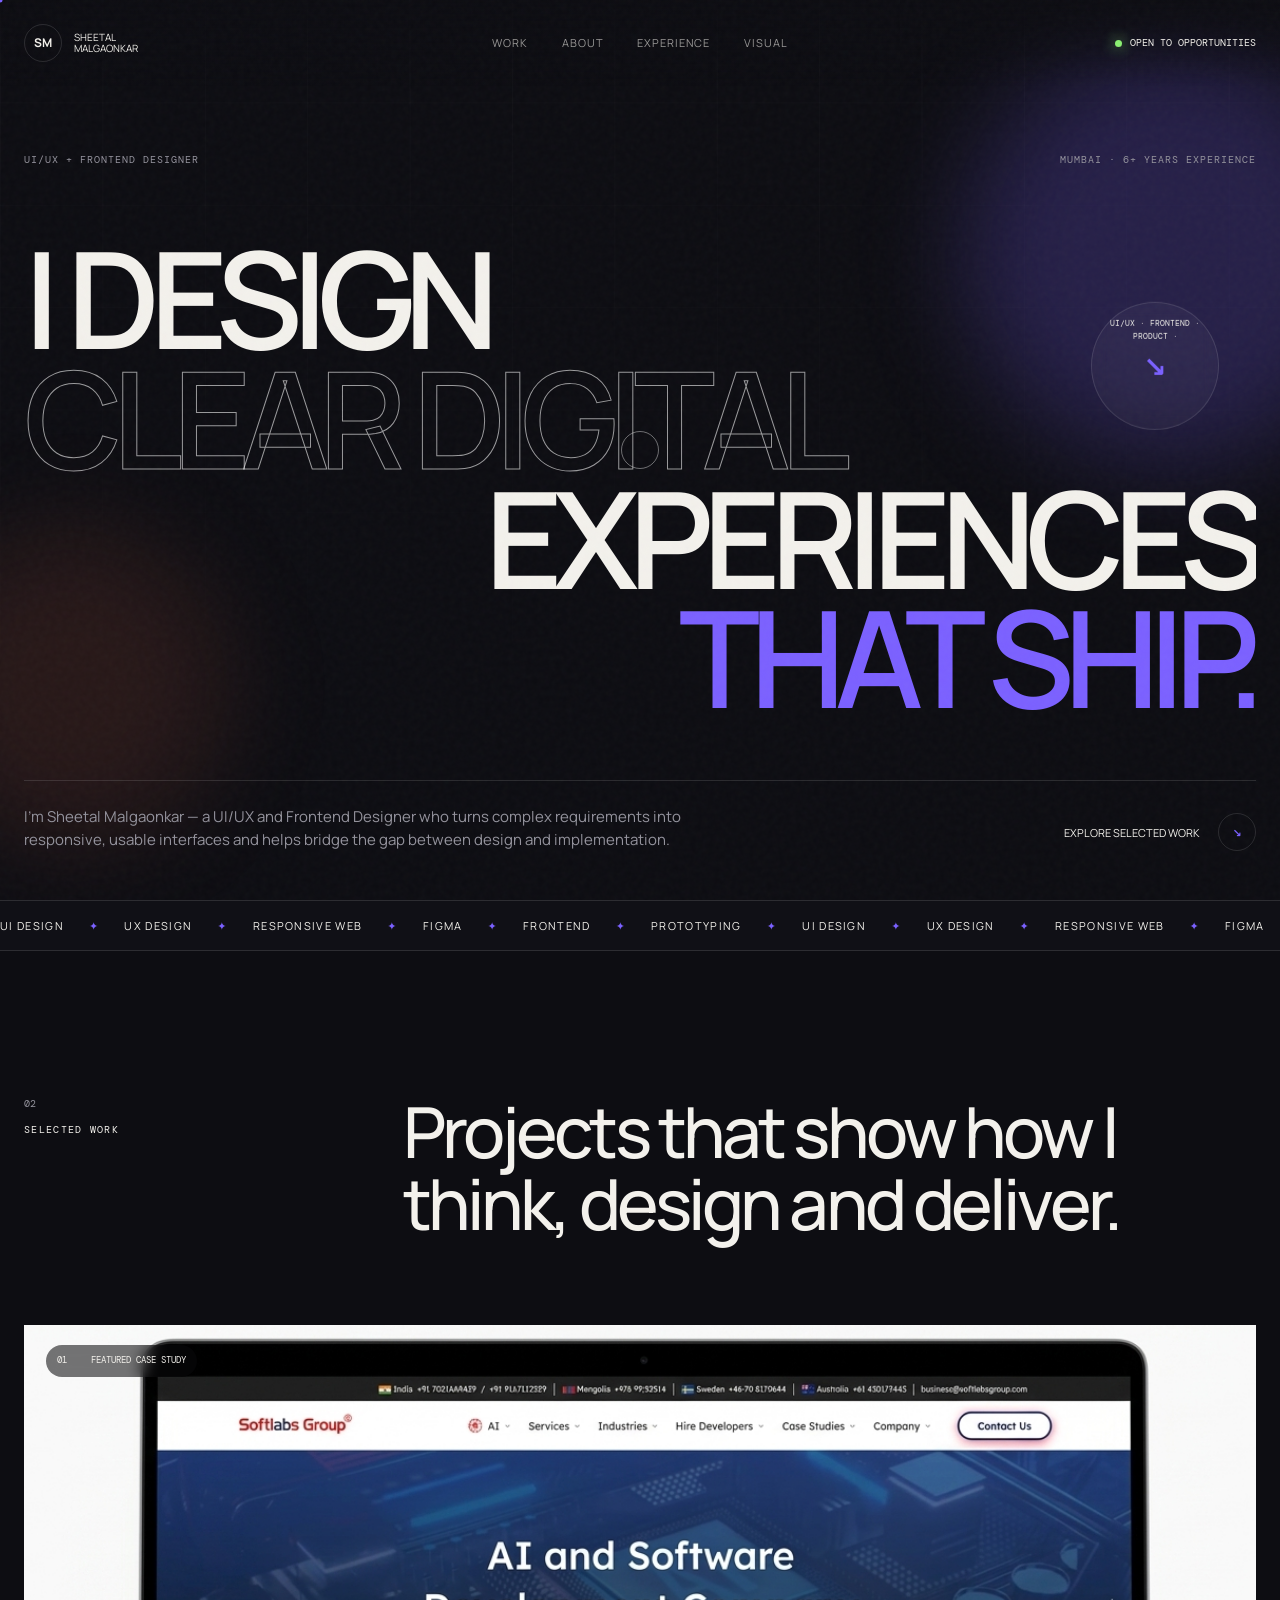
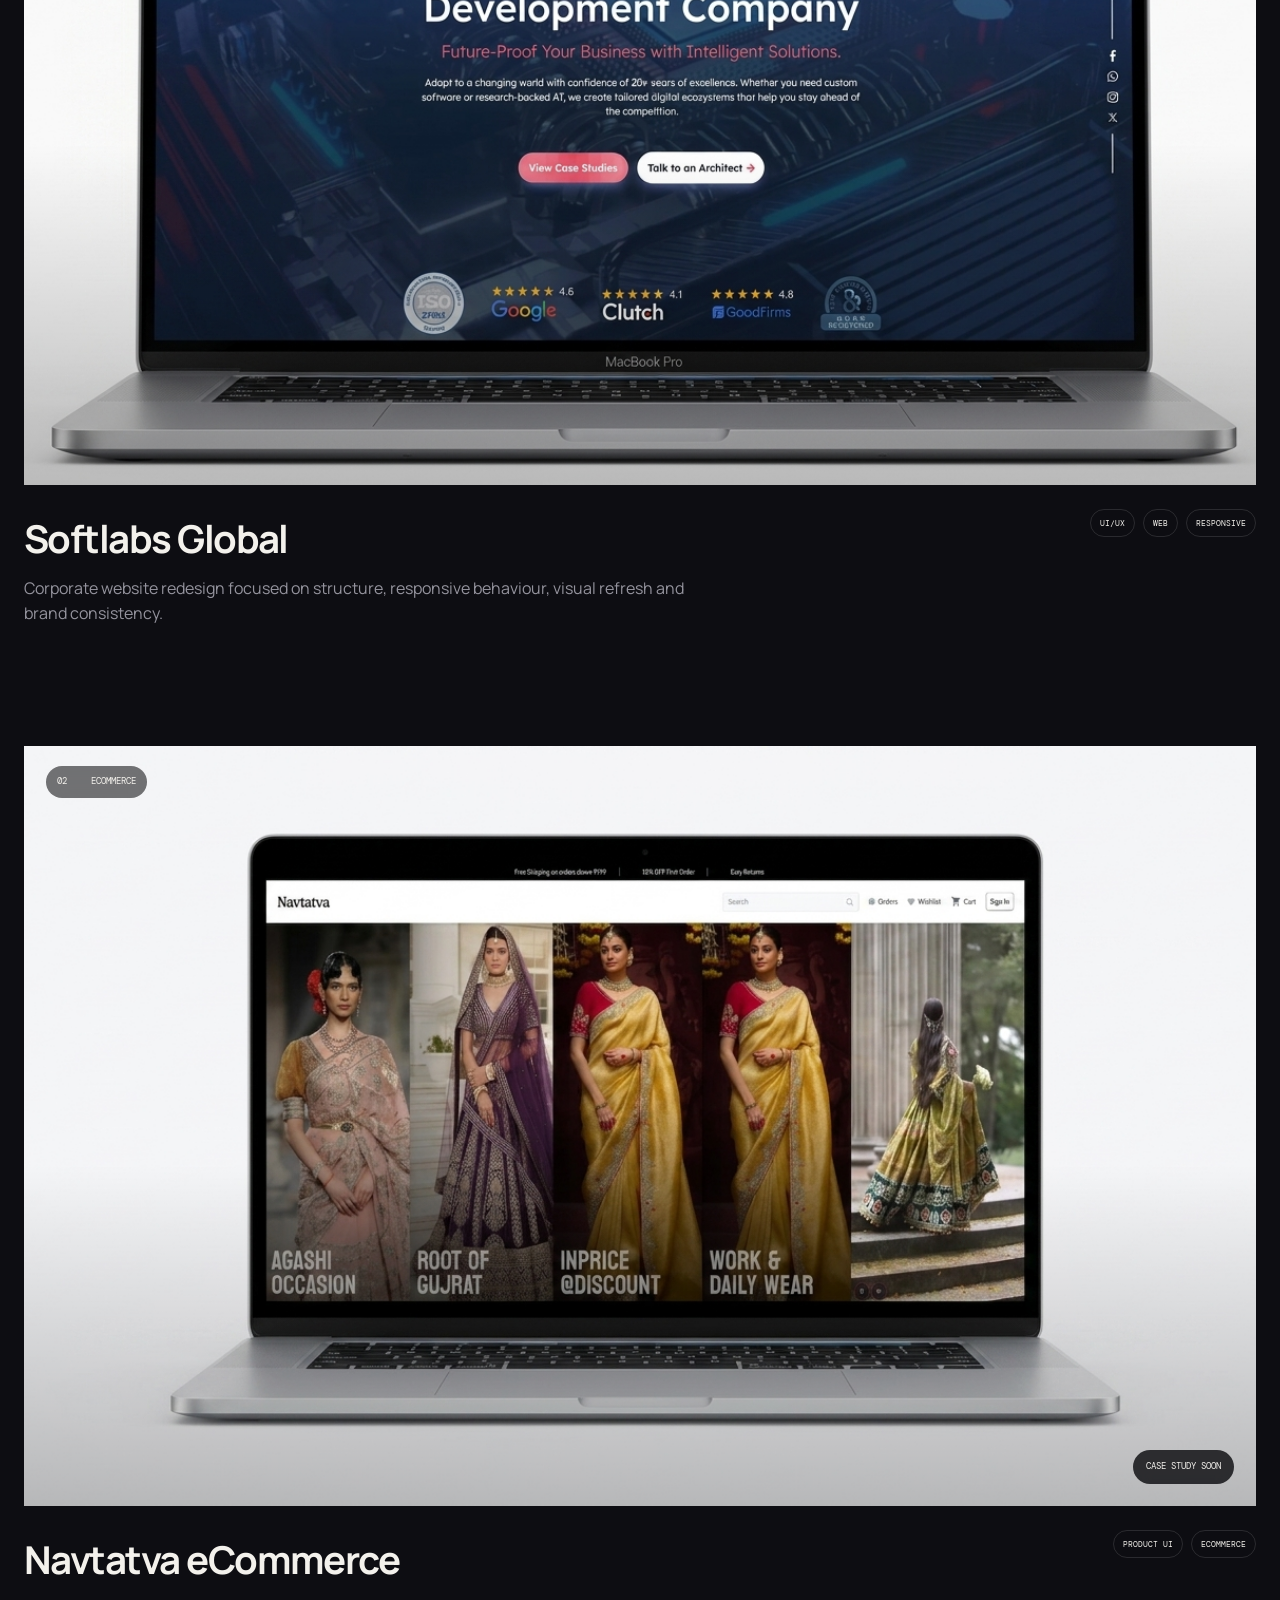
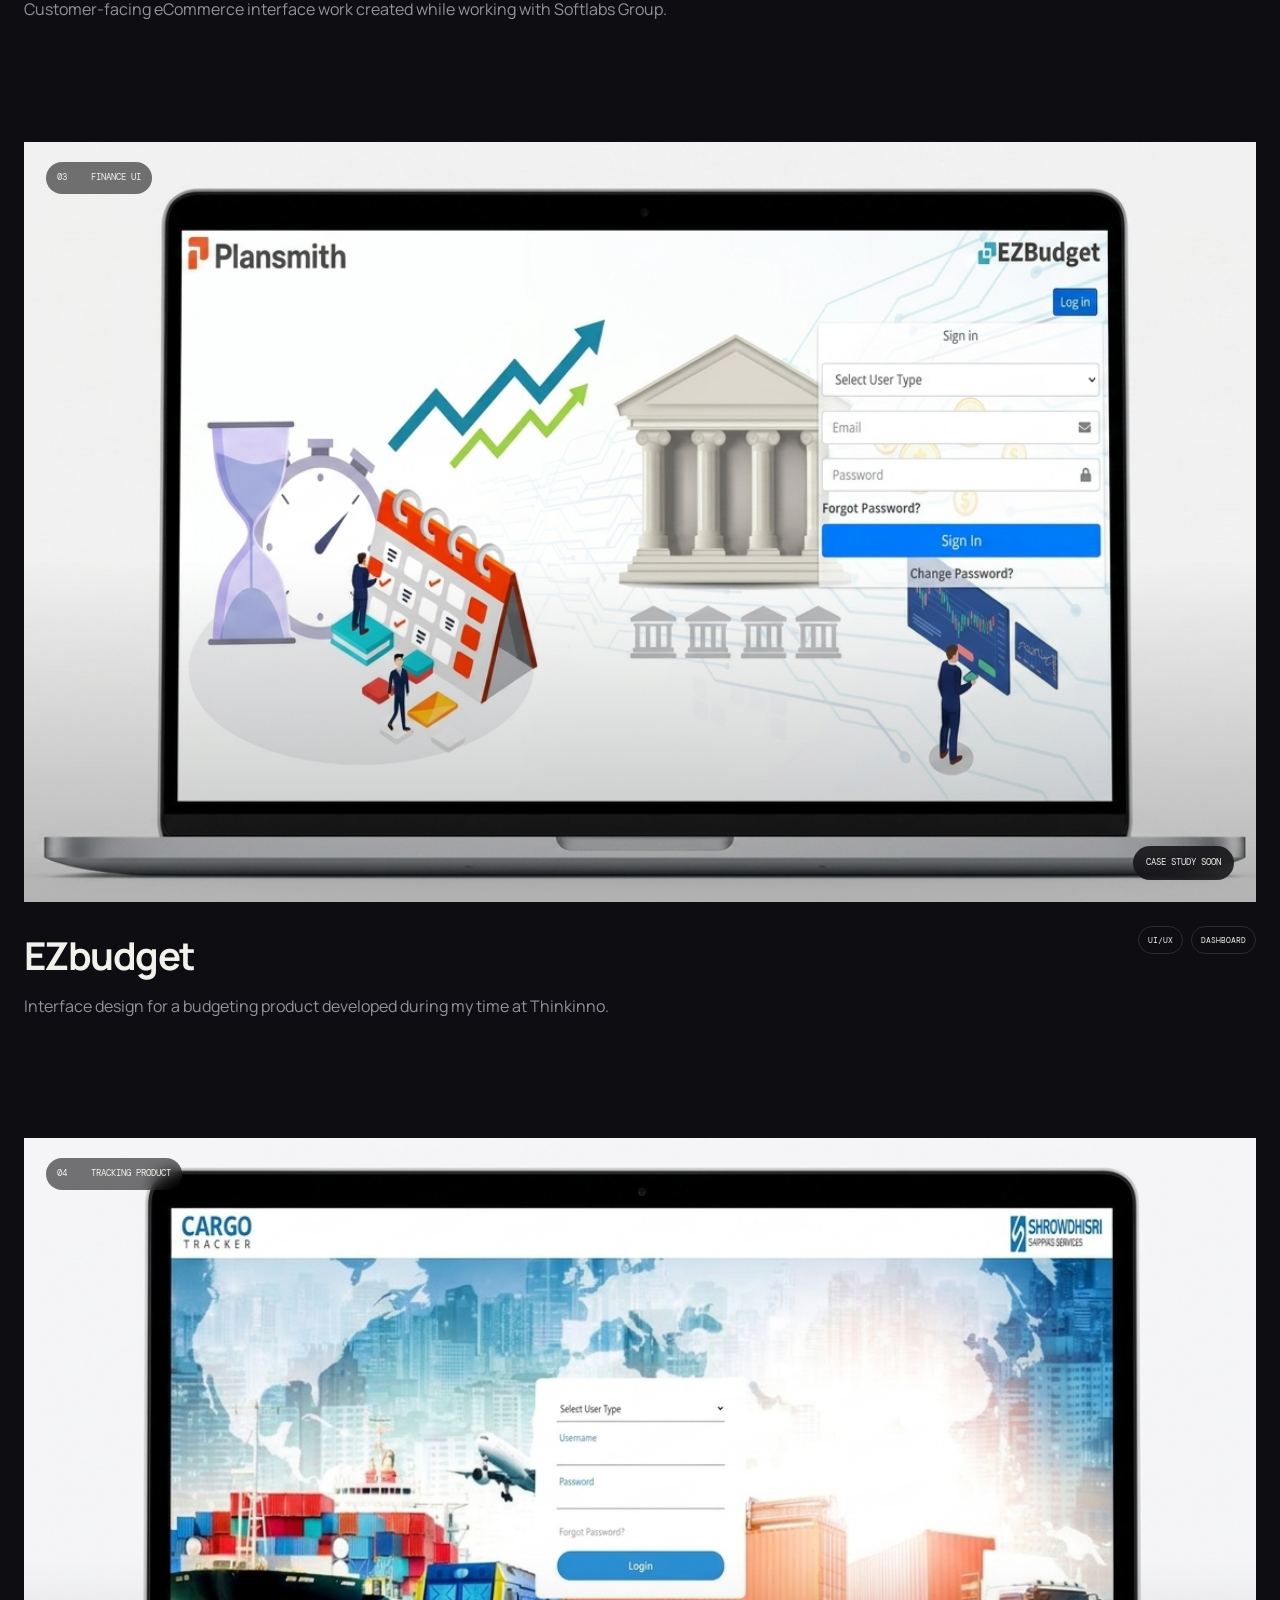
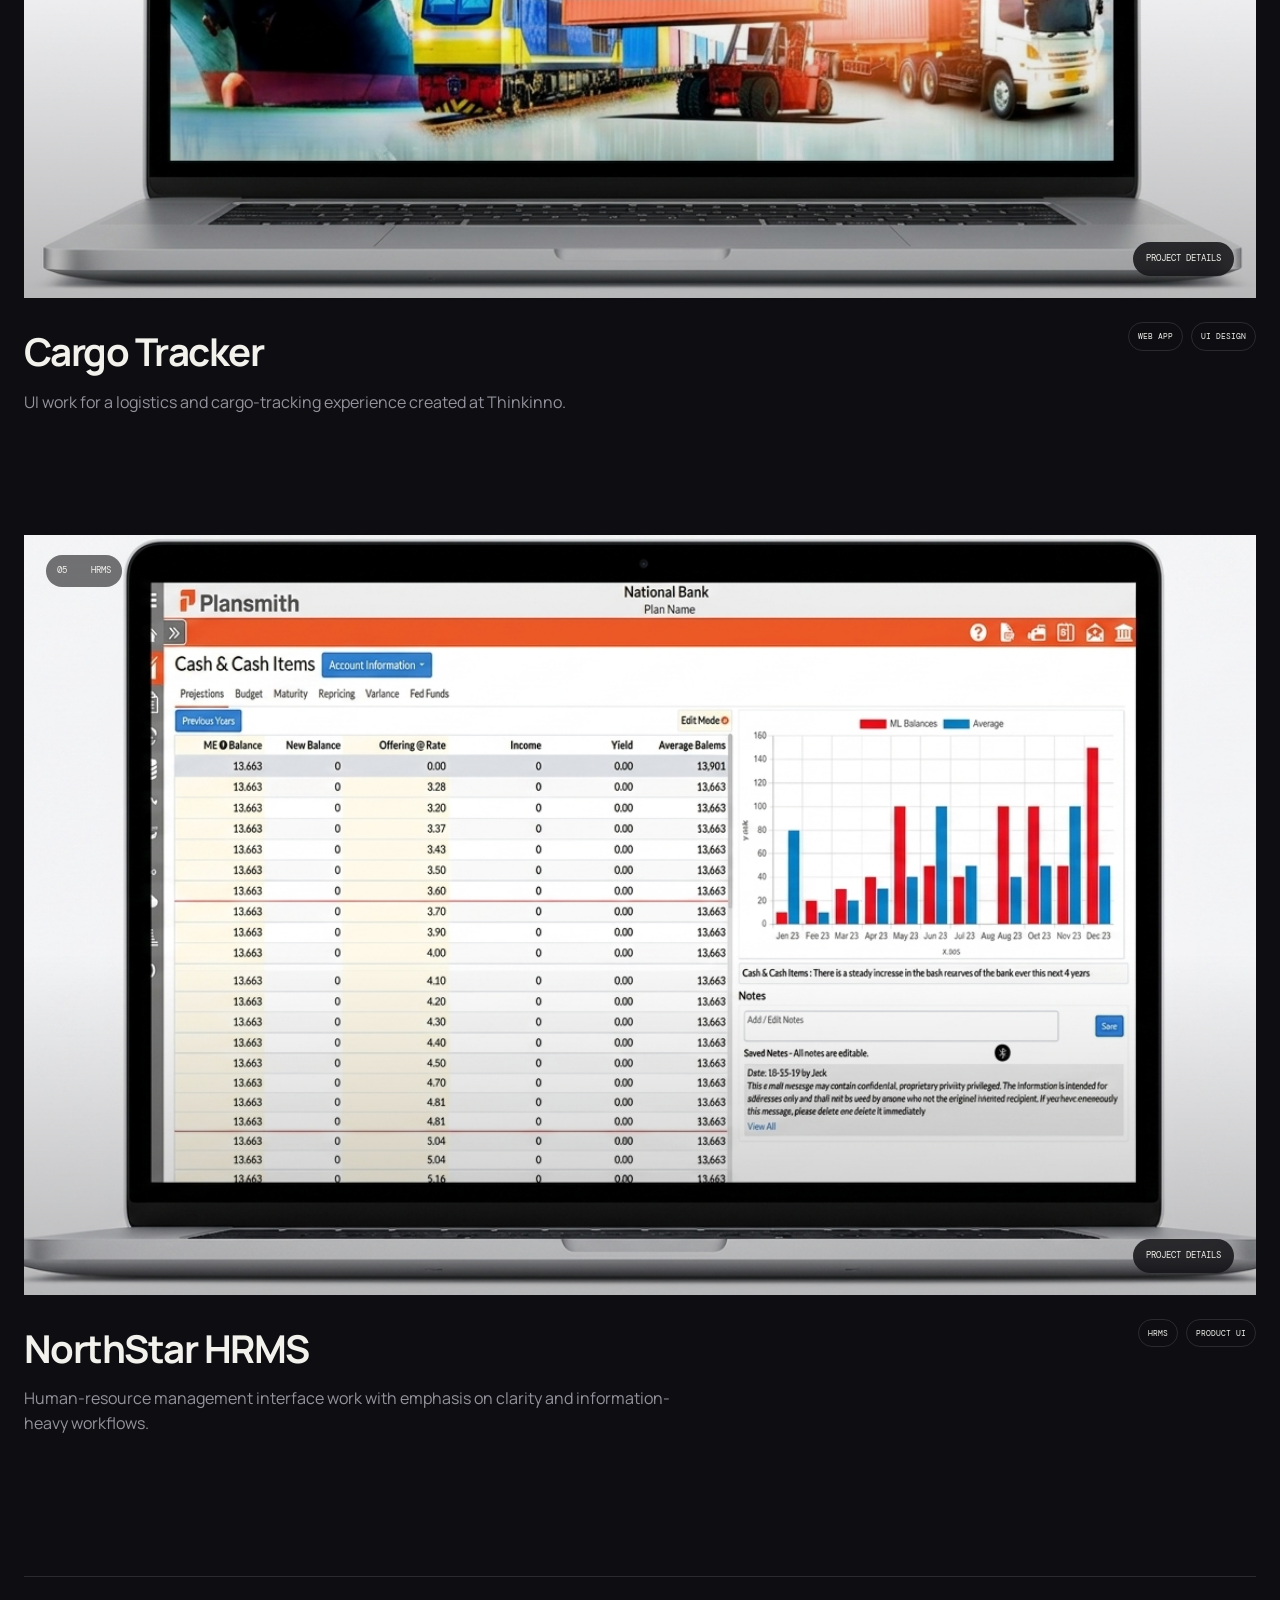
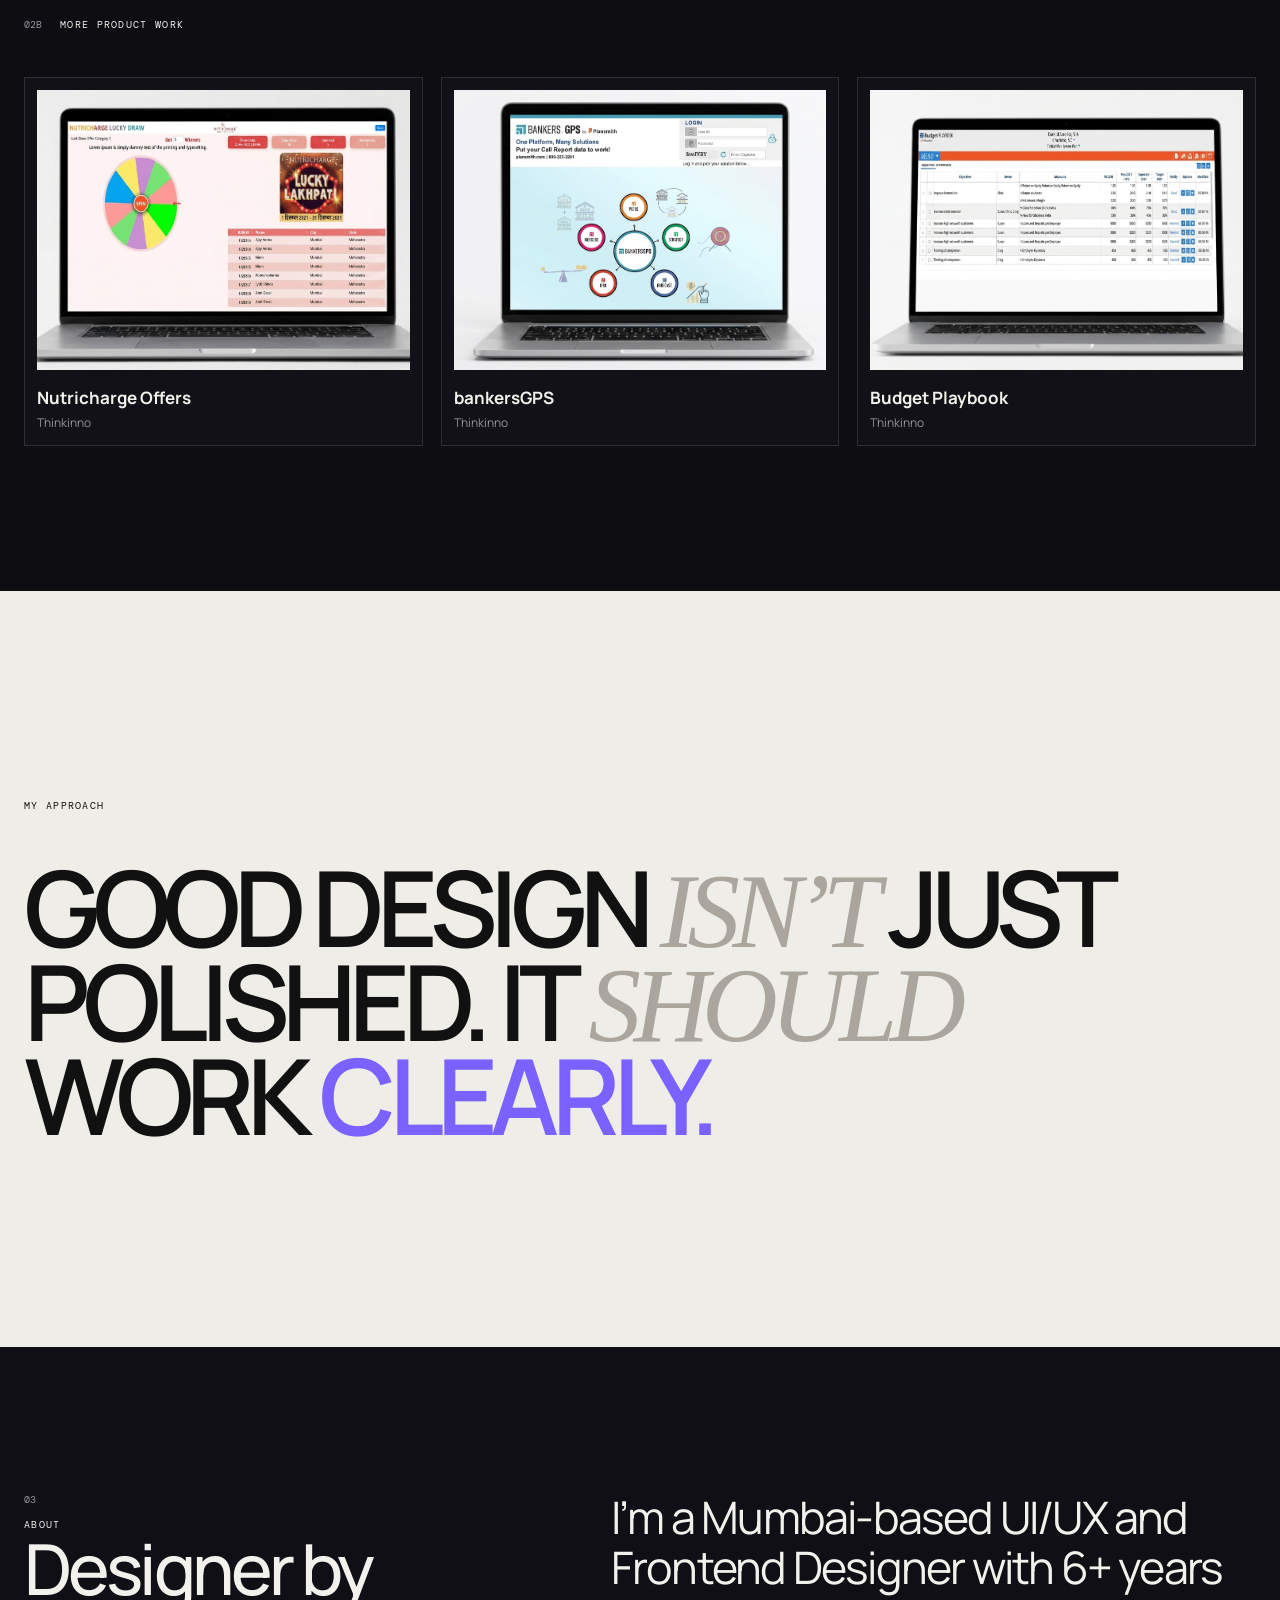
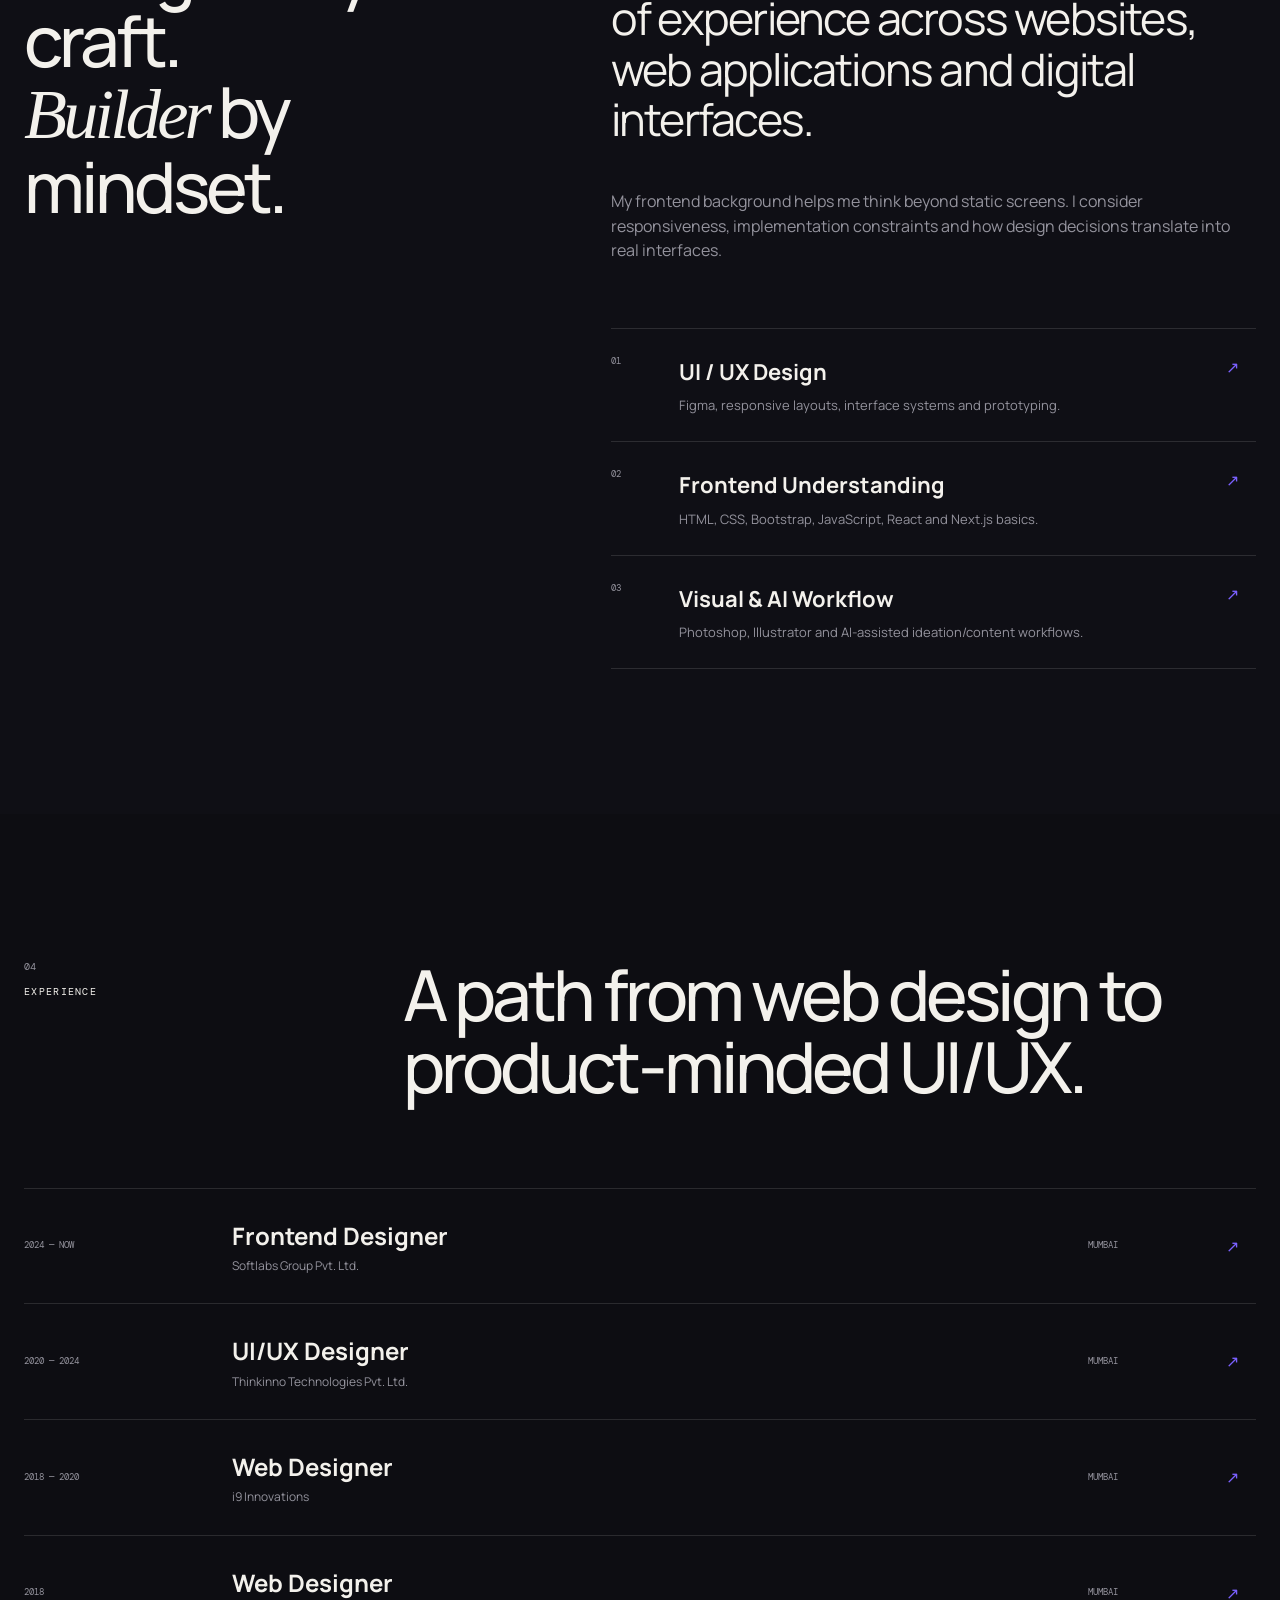
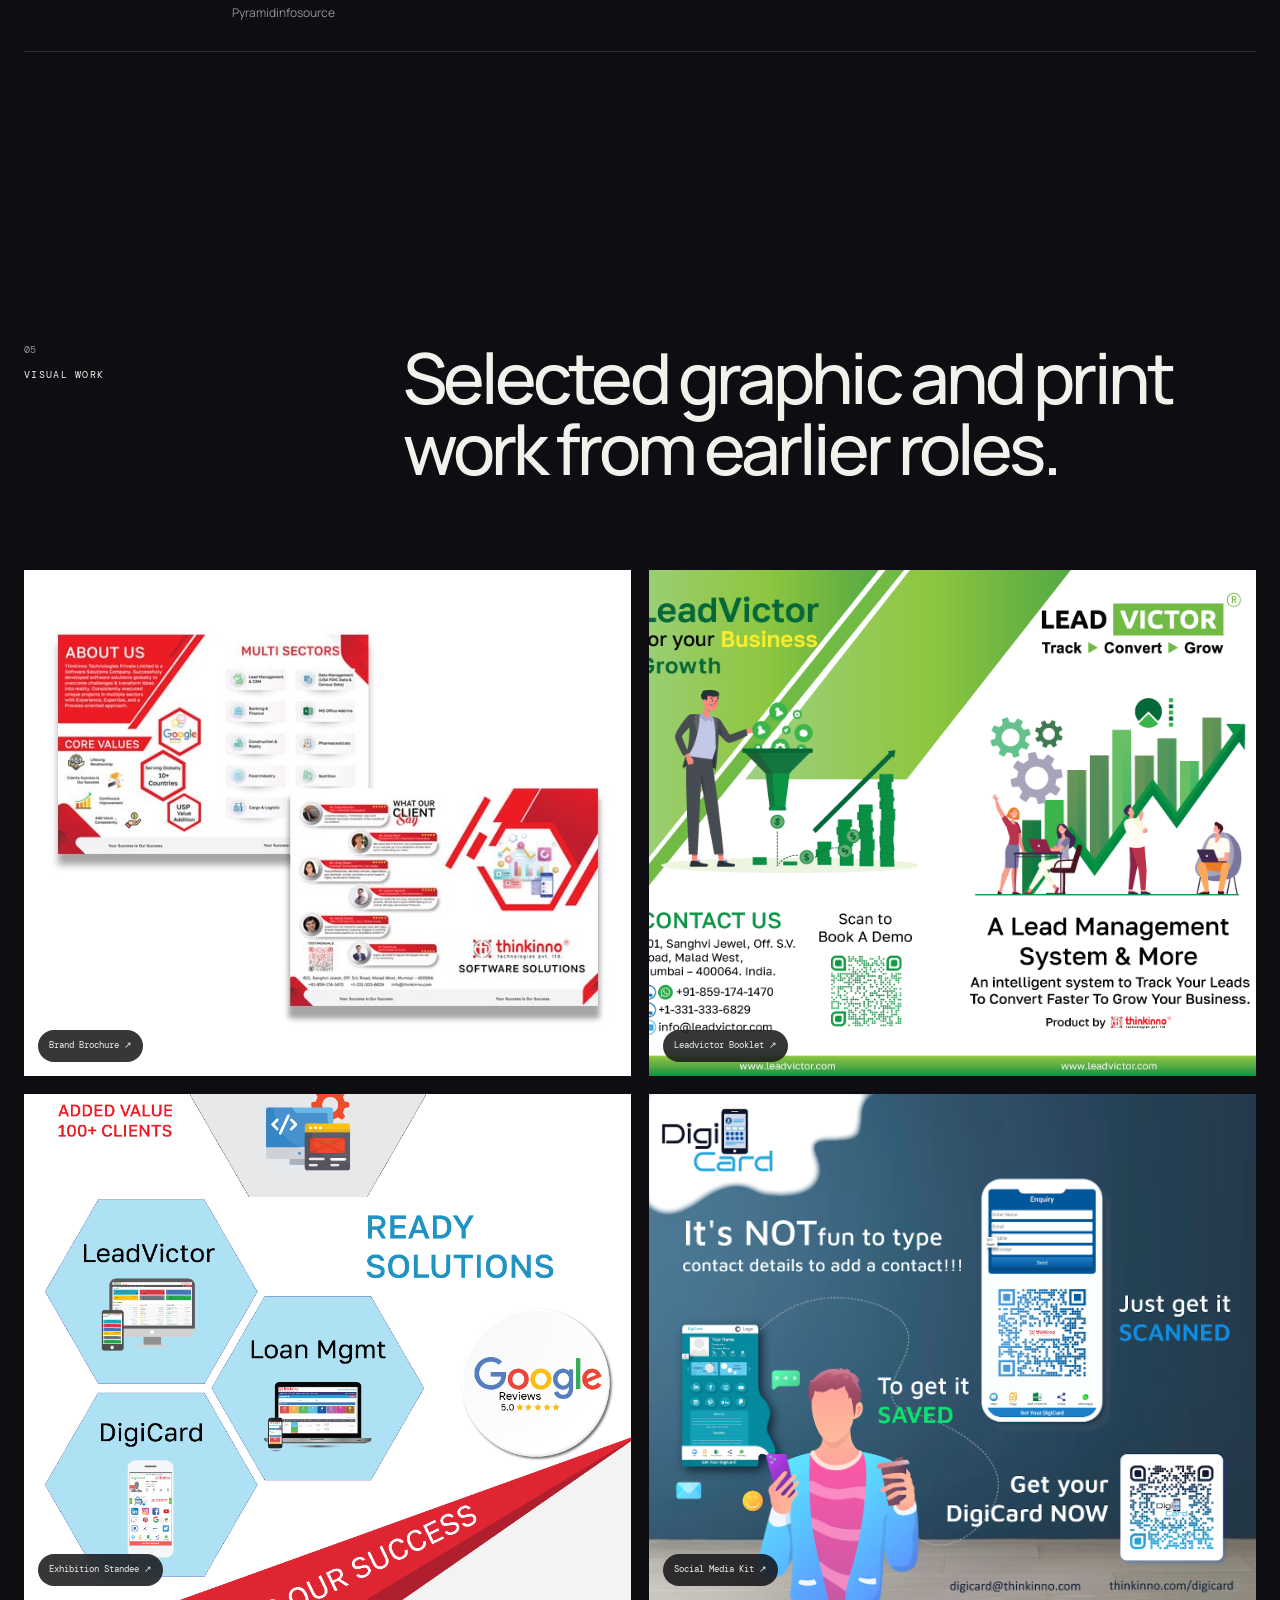
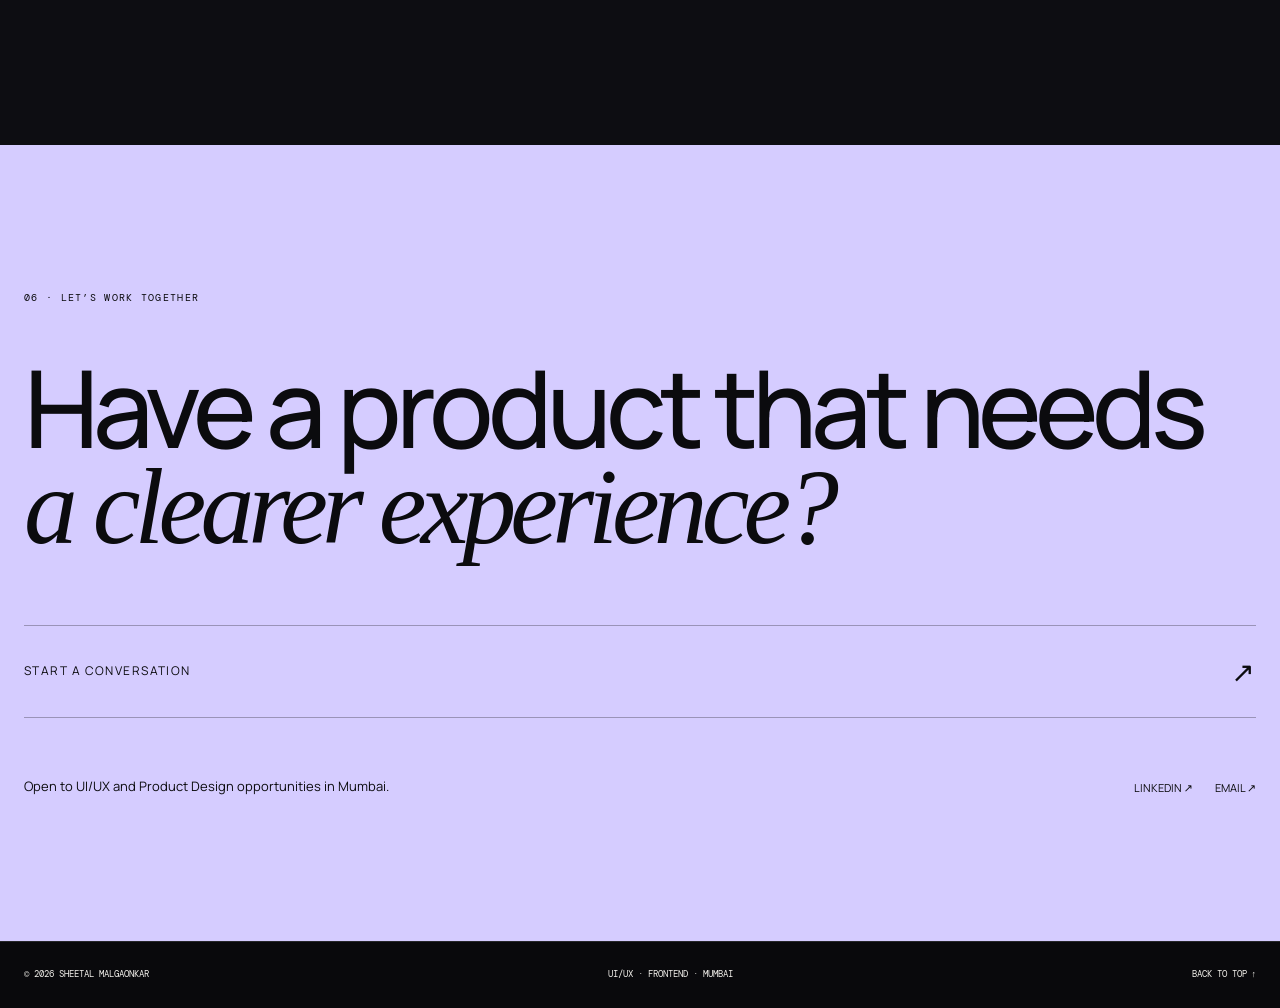
==== commit 48041e6b: "Link Softlabs project to case study" ====
--- a/index.html
+++ b/index.html
@@ -70,9 +70,9 @@
 
         <div class="featured-projects">
           <article class="project reveal">
-            <a class="project-media tilt" href="https://www.softlabsgroup.com/" target="_blank" rel="noreferrer">
+            <a class="project-media tilt" href="softlabs-case-study.html">
               <img src="assets/img/softlabs-group.png" alt="Softlabs Global website"><div class="media-shade"></div>
-              <div class="project-label"><span>01</span><span>Featured / Live</span></div><div class="view-pill">VIEW LIVE ↗</div>
+              <div class="project-label"><span>01</span><span>Featured Case Study</span></div><div class="view-pill">VIEW CASE STUDY ↗</div>
             </a>
             <div class="project-info"><div><h3>Softlabs Global</h3><p>Corporate website redesign focused on structure, responsive behaviour, visual refresh and brand consistency.</p></div><div class="tags"><span>UI/UX</span><span>WEB</span><span>RESPONSIVE</span></div></div>
           </article>
--- a/assets/styles.css
+++ b/assets/styles.css
@@ -14,7 +14,7 @@
 .visual-grid{display:grid;grid-template-columns:repeat(2,1fr);gap:18px}.visual-card{padding:0;border:0;background:#16161c;position:relative;overflow:hidden;cursor:pointer;aspect-ratio:1.2/1}.visual-card img{width:100%;height:100%;object-fit:cover;transition:.6s}.visual-card span{position:absolute;left:14px;bottom:14px;background:rgba(12,12,15,.82);backdrop-filter:blur(8px);border-radius:999px;padding:9px 11px;font-family:"DM Mono";font-size:9px}.visual-card:hover img{transform:scale(1.04)}
 .contact{background:#d5ccff;color:#0b0b0e;min-height:88vh;display:flex;align-items:center;overflow:hidden}.contact-orb{width:540px;height:540px;background:rgba(255,255,255,.75);right:-12%;bottom:-20%;filter:blur(100px)}.contact-inner{position:relative;z-index:2}.contact .eyebrow{margin-bottom:55px}.contact h2{font-size:clamp(56px,8.4vw,118px);line-height:.88}.contact-link{margin-top:70px;padding:24px 0;border-block:1px solid rgba(0,0,0,.28);display:flex;justify-content:space-between;align-items:center;font-size:12px;letter-spacing:.12em}.contact-link b{font-size:28px;font-weight:400}.contact-foot{display:flex;justify-content:space-between;align-items:end;margin-top:58px;font-size:13px}.contact-foot p{max-width:460px;margin:0}.contact-foot div{display:flex;gap:22px;text-transform:uppercase;font-size:11px}
 footer{padding:26px 0;background:#09090c;border-top:1px solid var(--line);font-size:9px;font-family:"DM Mono"}.footer-inner{display:flex;justify-content:space-between;gap:20px}.lightbox{position:fixed;inset:0;background:rgba(0,0,0,.92);backdrop-filter:blur(10px);z-index:1500;display:none;place-items:center;padding:30px}.lightbox.open{display:grid}.lightbox figure{margin:0;max-width:min(1000px,90vw);max-height:85vh}.lightbox img{max-height:76vh;margin:auto;object-fit:contain}.lightbox figcaption{text-align:center;margin-top:18px}.lightbox-close{position:absolute;right:26px;top:22px;border:1px solid var(--line);background:#121218;border-radius:50%;width:42px;height:42px;font-size:24px;cursor:pointer}
-.reveal{opacity:0;transform:translateY(28px);transition:opacity .8s cubic-bezier(.16,1,.3,1),transform .8s cubic-bezier(.16,1,.3,1)}.reveal.visible{opacity:1;transform:none}
+.reveal{opacity:1;transform:none}.motion-ready .reveal{opacity:0;transform:translateY(28px);transition:opacity .8s cubic-bezier(.16,1,.3,1),transform .8s cubic-bezier(.16,1,.3,1)}.motion-ready .reveal.visible{opacity:1;transform:none}
 @media(max-width:900px){.cursor-dot,.cursor-ring{display:none}.nav{grid-template-columns:1fr auto}.nav-links,.status{display:none}.menu-btn{display:block}.nav-links.open{display:flex;position:fixed;inset:0;background:#0d0d12;padding:140px 24px 40px;flex-direction:column;gap:20px;font-size:34px;letter-spacing:-.03em;z-index:-1}.hero{min-height:900px}.hero-meta{display:block}.hero-meta p+p{margin-top:8px}.hero-stamp{display:none}.hero-bottom{grid-template-columns:1fr;gap:28px}.section{padding:110px 0}.section-head,.about-grid{grid-template-columns:1fr;gap:40px}.section-head{margin-bottom:60px}.about-title{position:relative;top:auto}.project-media{height:76vw;min-height:500px}.project-info{grid-template-columns:1fr}.tags{justify-content:flex-start}.archive-grid{grid-template-columns:1fr 1fr}.exp-row{grid-template-columns:130px 1fr 28px}.location{display:none}.visual-grid{grid-template-columns:1fr}}
 @media(max-width:600px){.shell{width:min(100% - 28px,var(--max))}.nav{height:72px}.brand-text{display:none}.hero{min-height:790px;padding-top:110px}h1{font-size:clamp(52px,15vw,76px)}.section{padding:88px 0}.section-head h2,.about h2{font-size:42px}.project-media{height:520px}.archive-grid{grid-template-columns:1fr}.statement-copy{font-size:50px}.about-content .lead{font-size:30px}.capability{grid-template-columns:36px 1fr 20px}.exp-row{grid-template-columns:1fr 28px;gap:8px}.exp-row .year{grid-column:1/-1}.exp-row>div{grid-column:1}.exp-row b{grid-column:2;grid-row:2}.contact{min-height:760px}.contact h2{font-size:52px}.contact-foot{display:block}.contact-foot div{margin-top:28px}.footer-inner{flex-direction:column}}
 @media(prefers-reduced-motion:reduce){html{scroll-behavior:auto}*,*::before,*::after{animation-duration:.001ms!important;animation-iteration-count:1!important;transition-duration:.001ms!important}.reveal{opacity:1;transform:none}.word{opacity:1}}
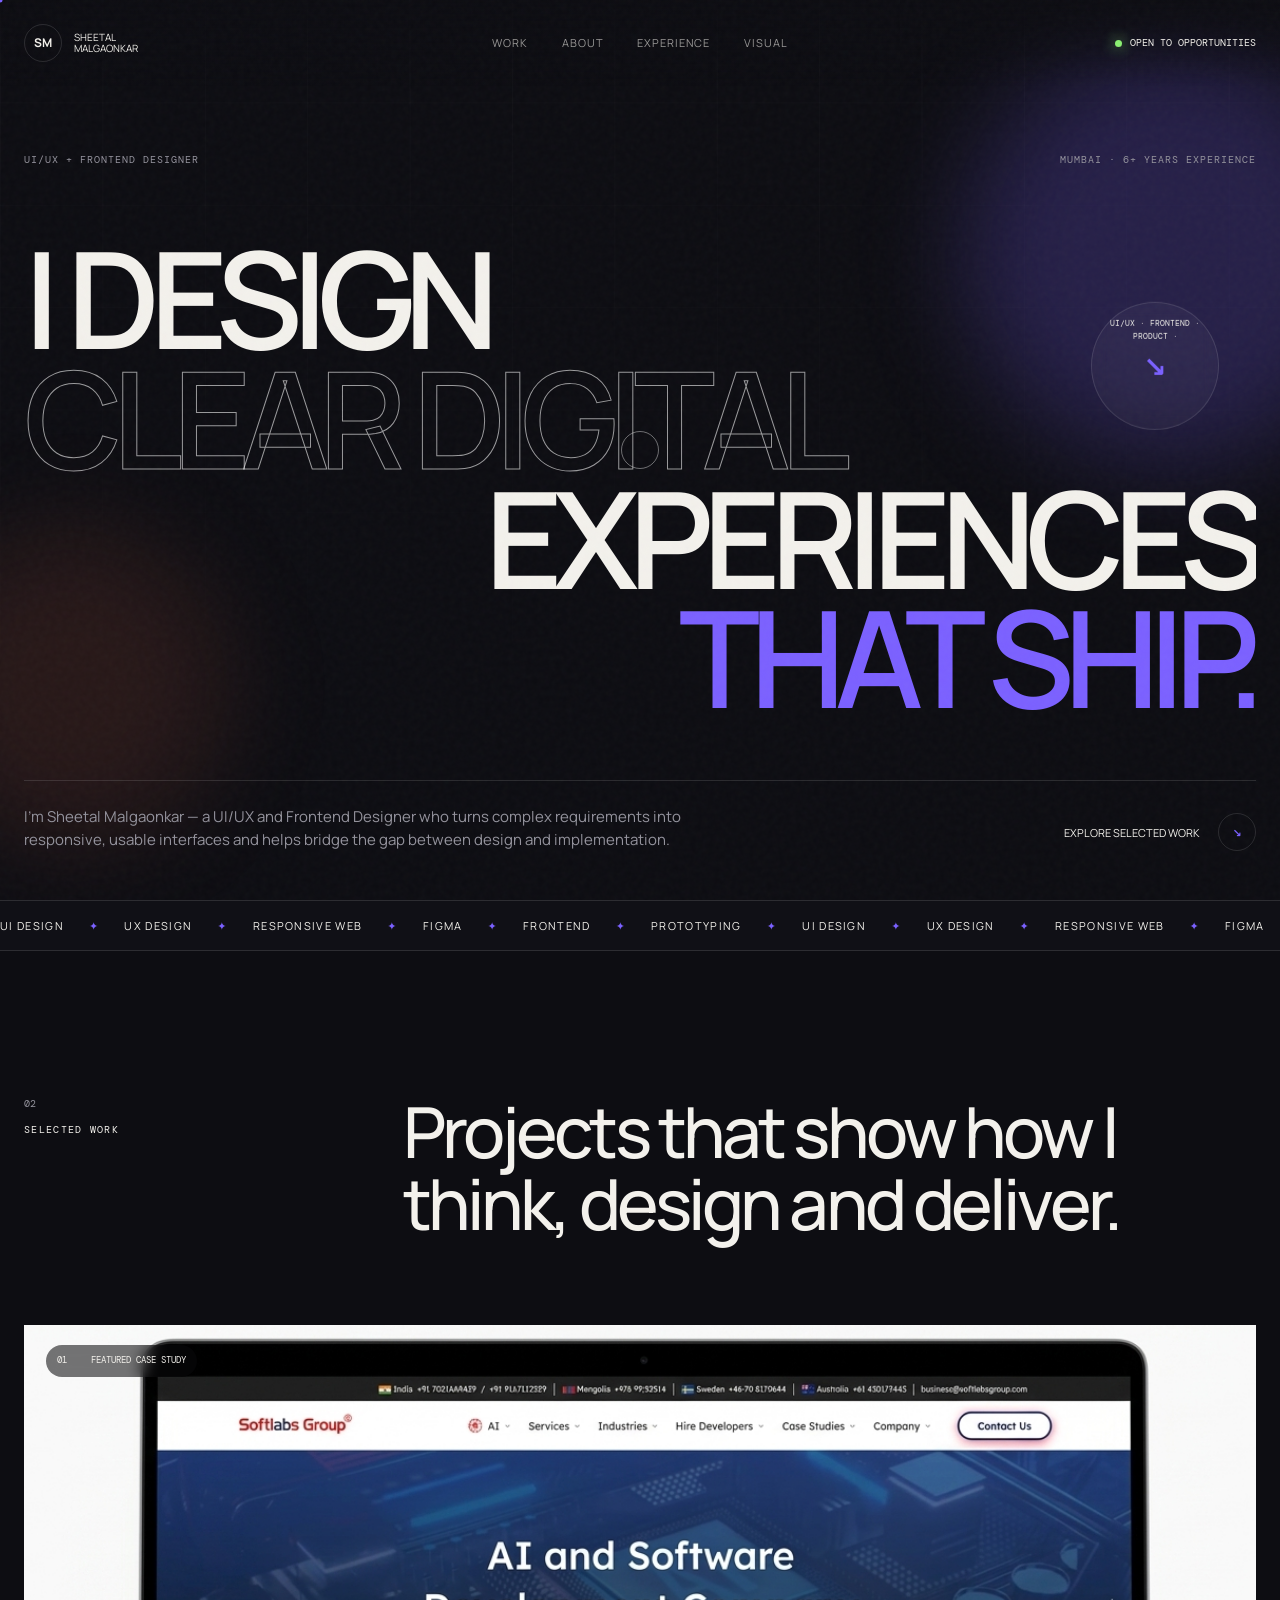
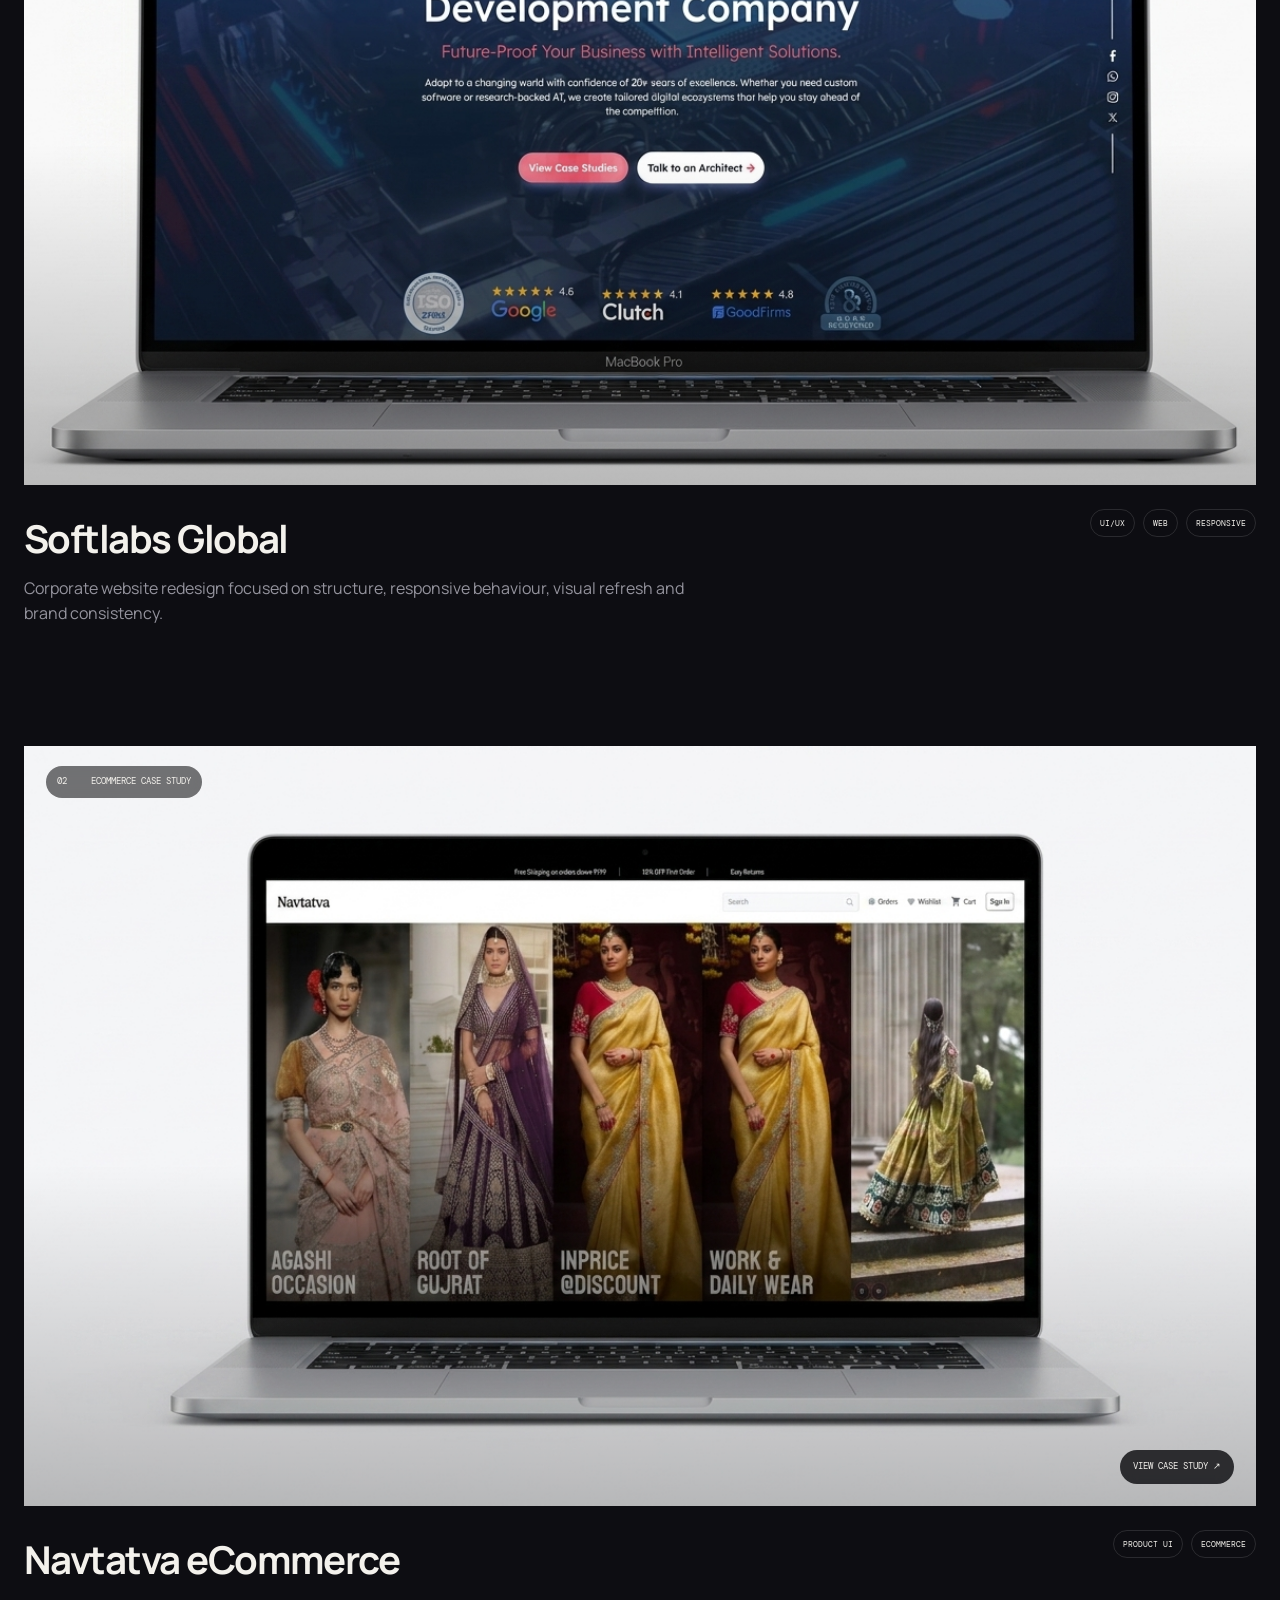
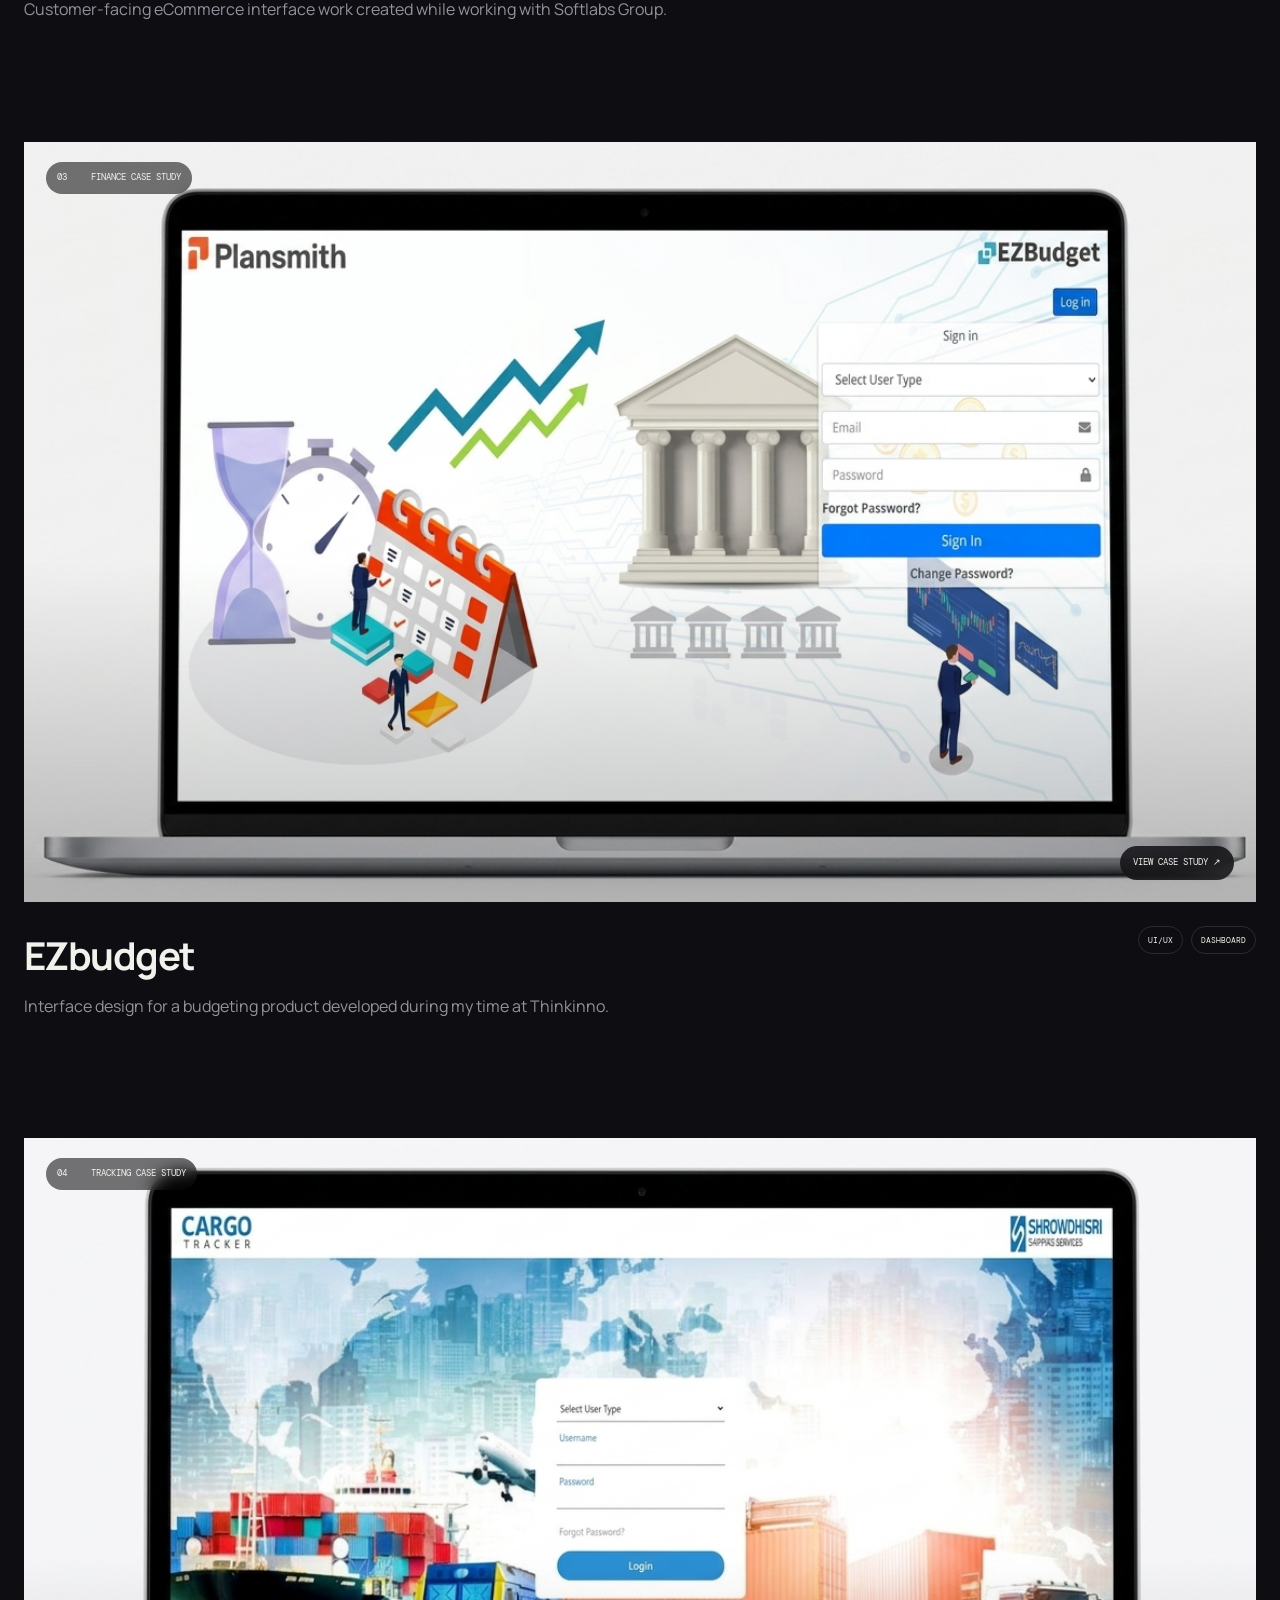
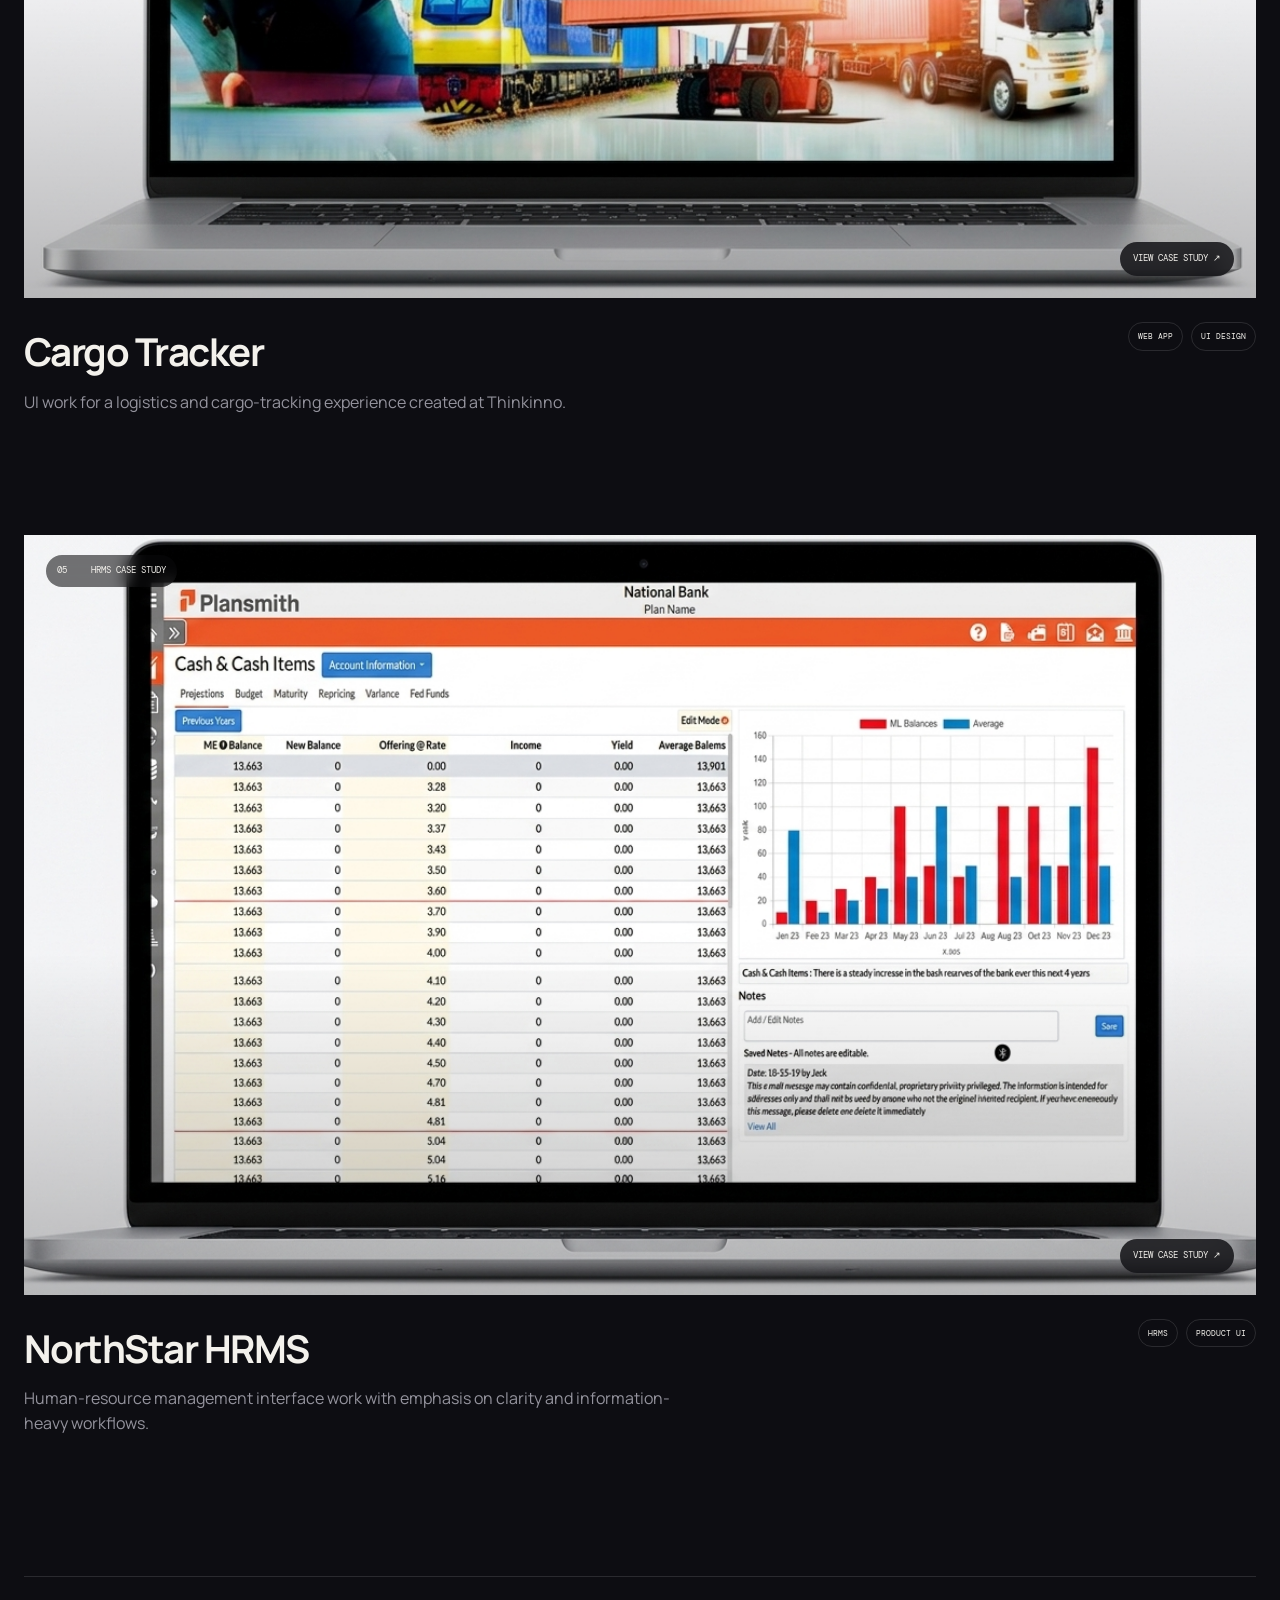
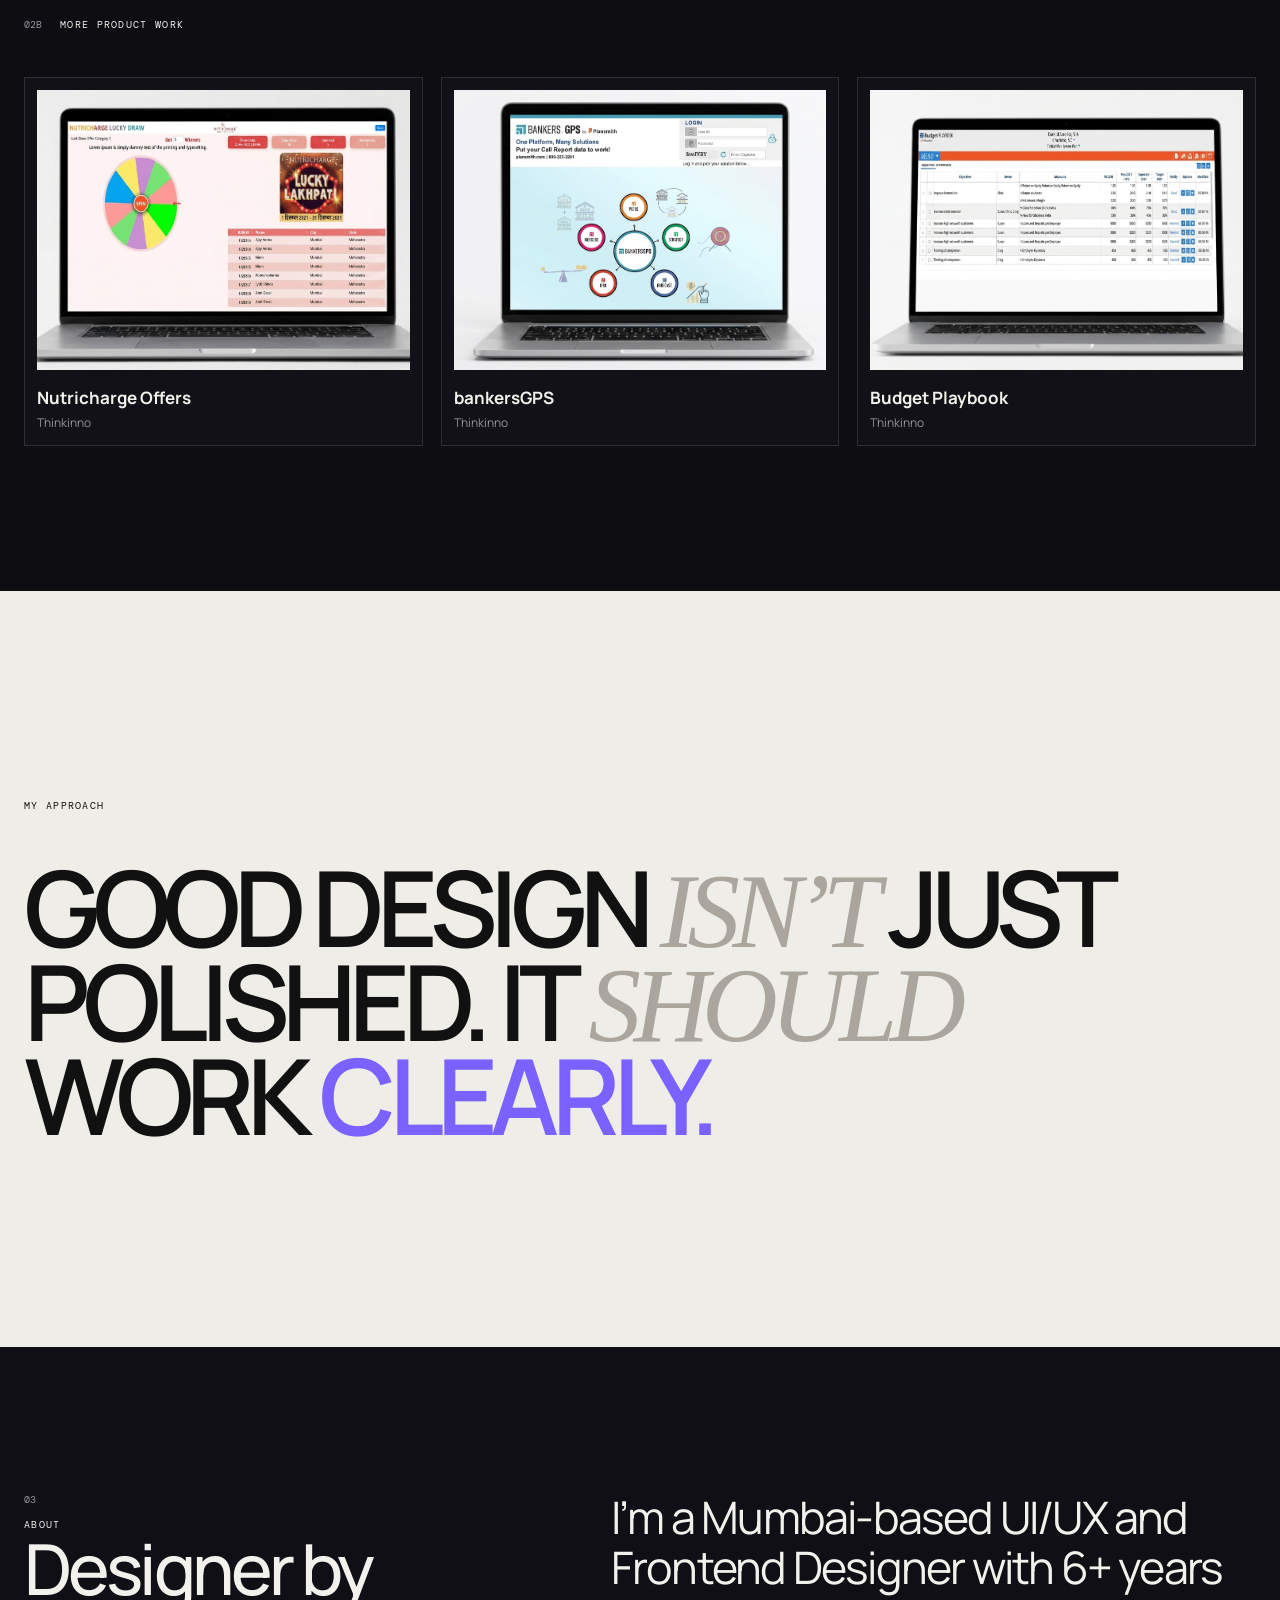
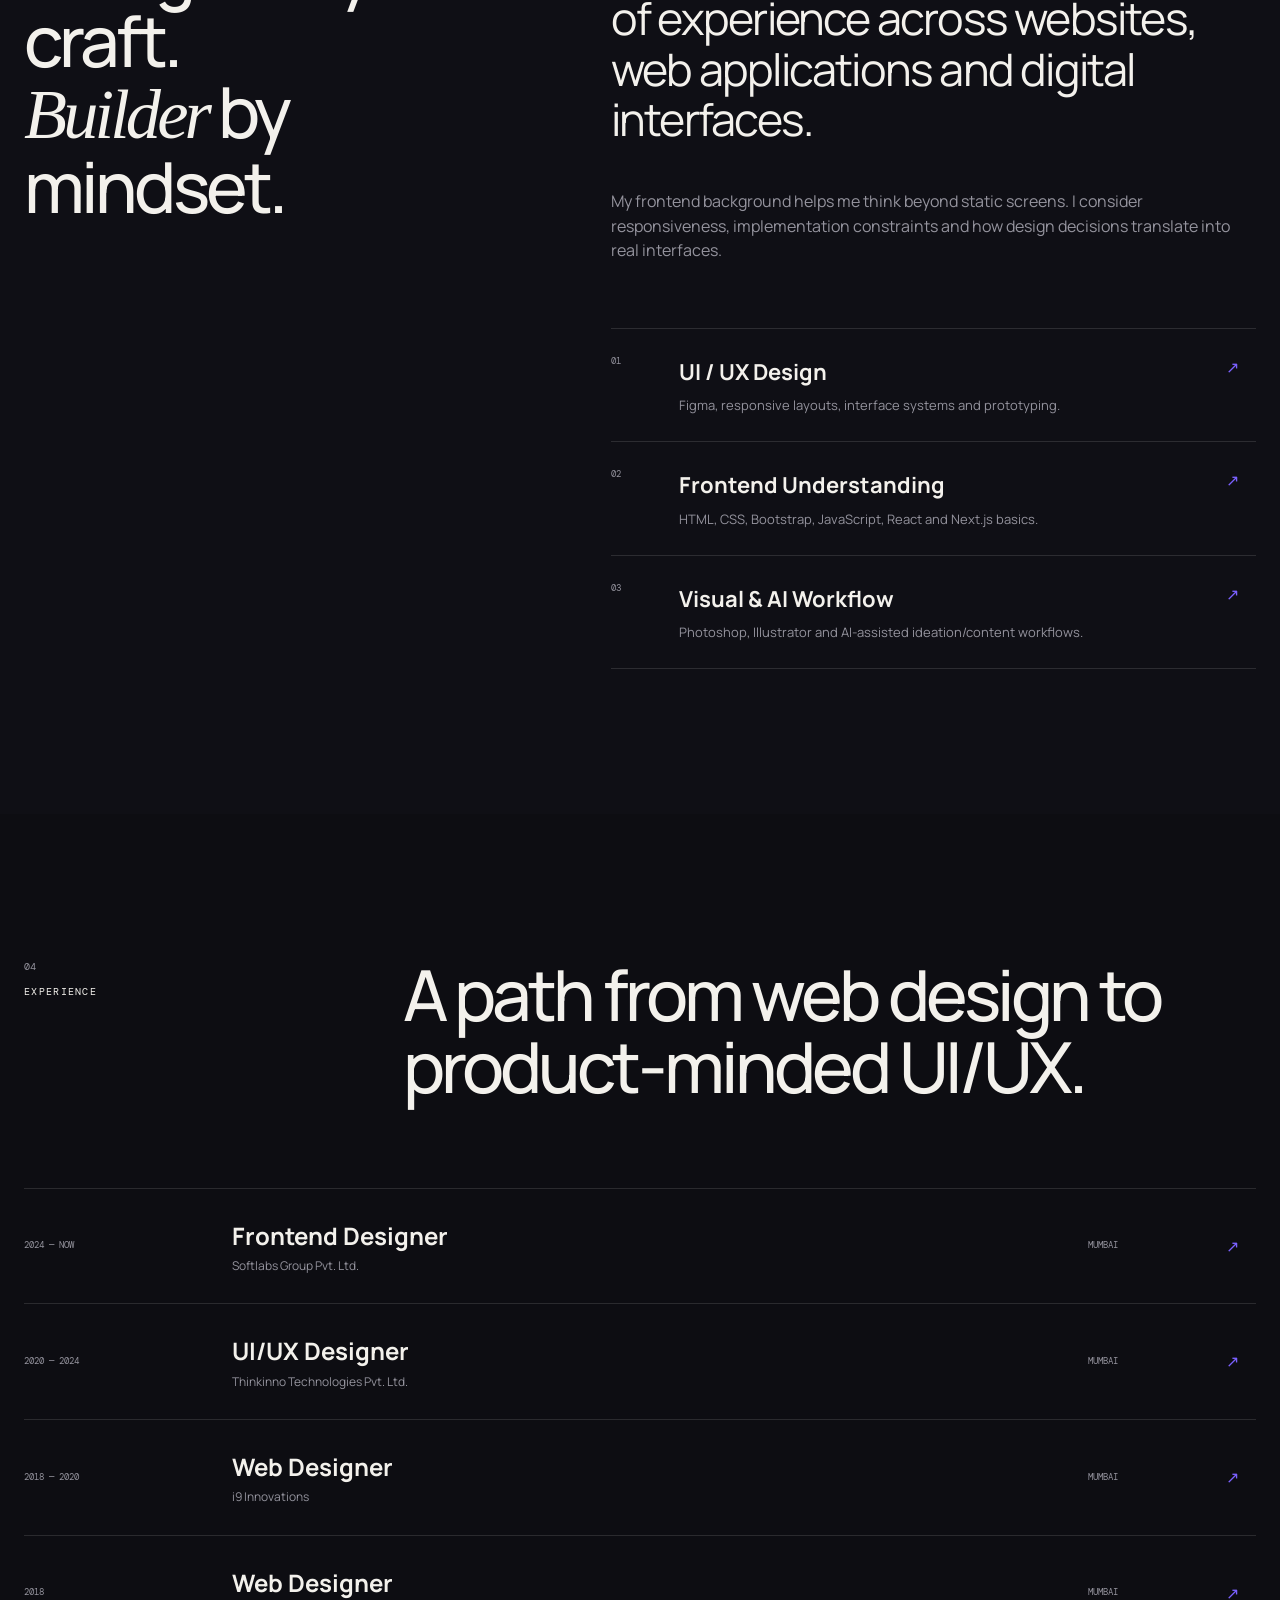
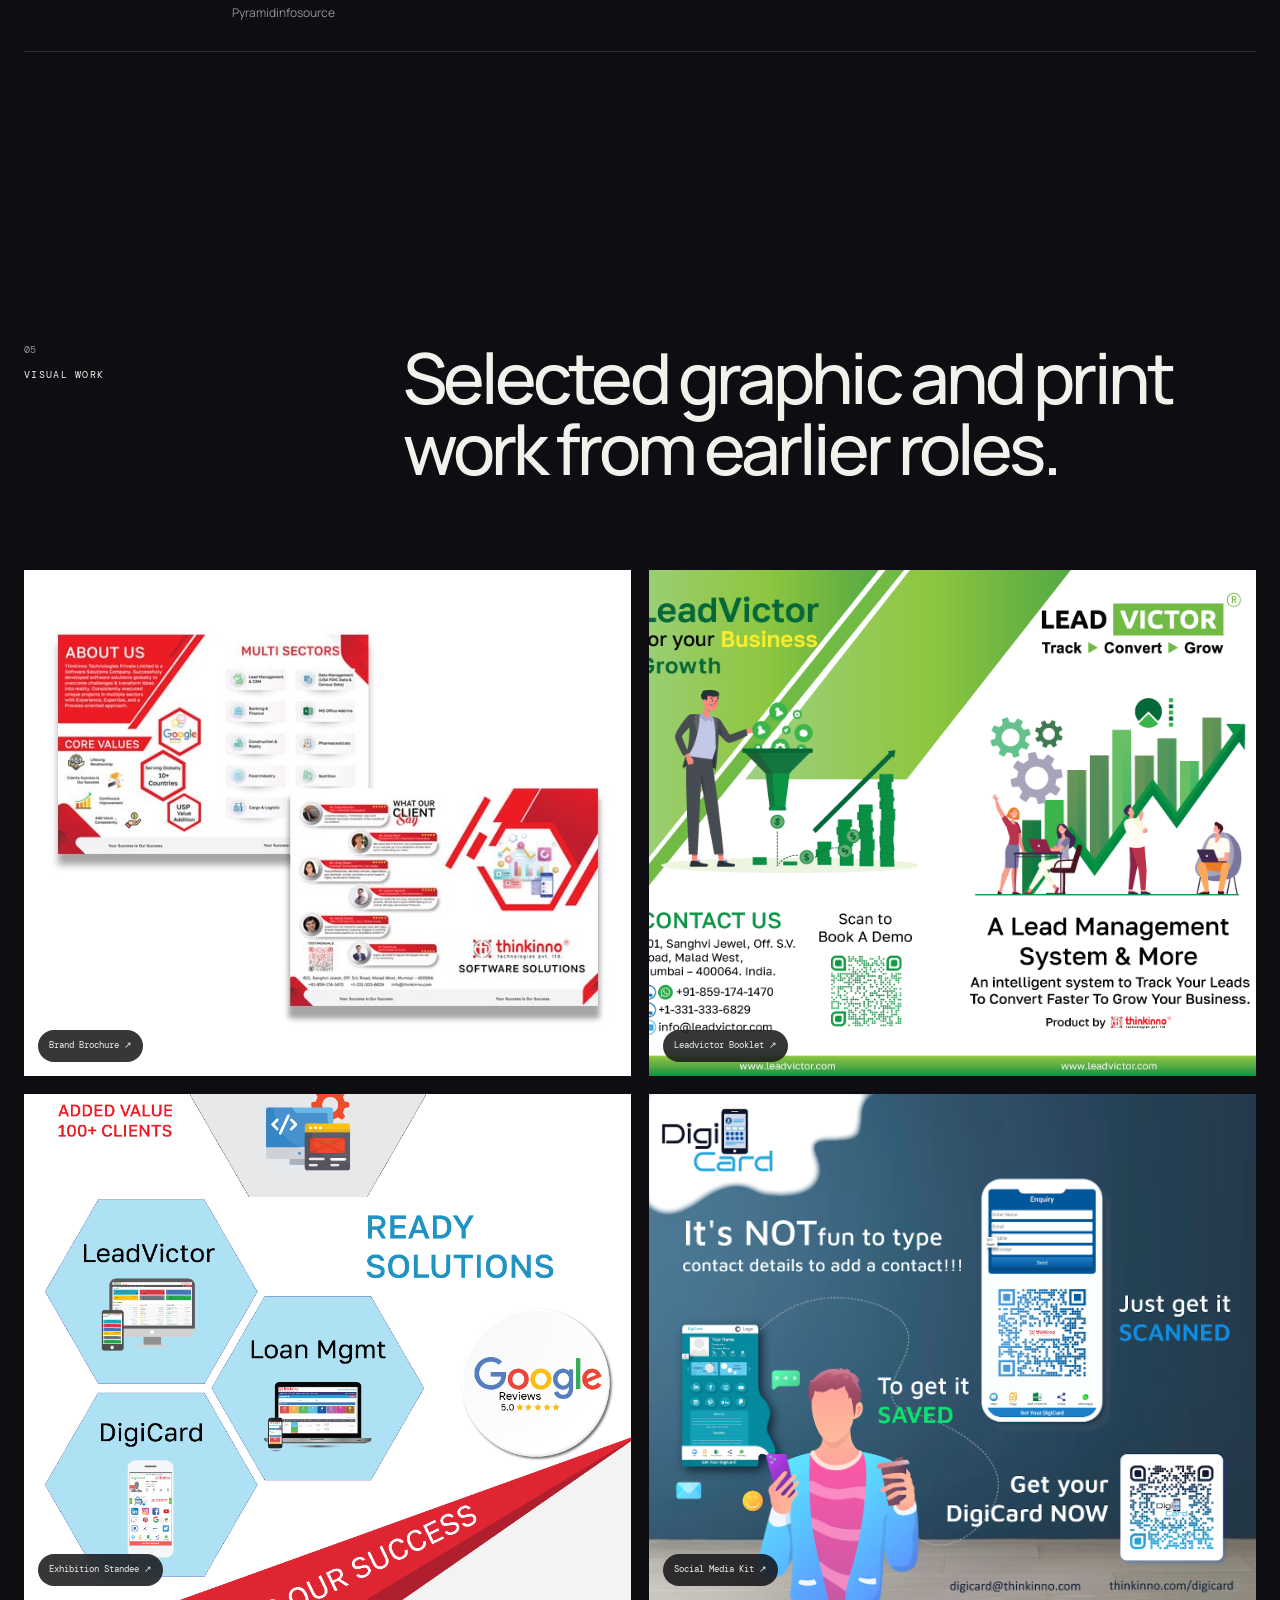
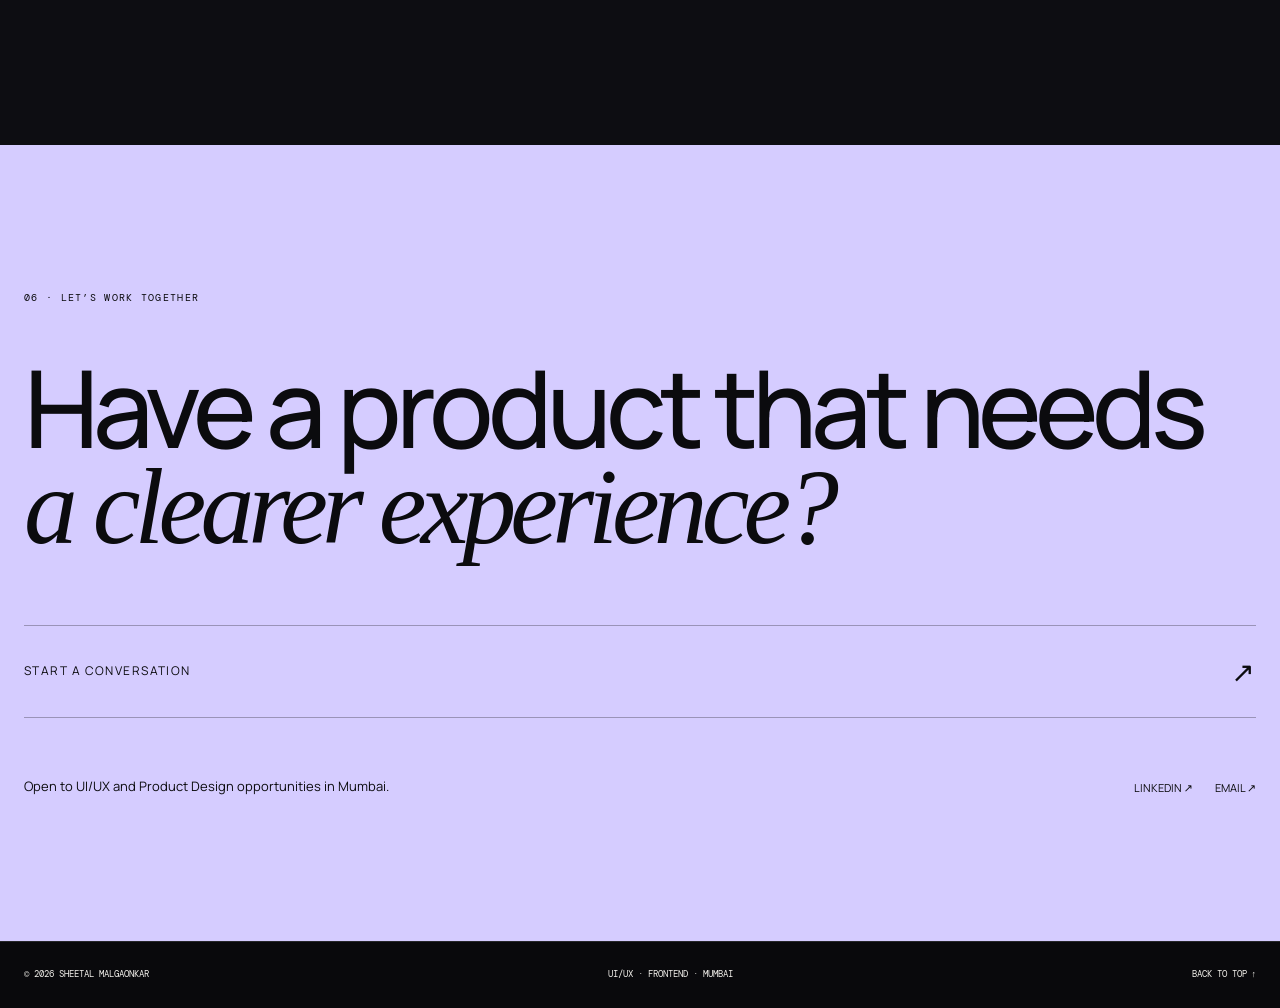
==== commit 342550da: "Link all featured project case studies" ====
--- a/index.html
+++ b/index.html
@@ -78,34 +78,34 @@
           </article>
 
           <article class="project reveal">
-            <div class="project-media tilt tone-violet">
+            <a class="project-media tilt tone-violet" href="navtatva-case-study.html">
               <img src="assets/img/navtatva.png" alt="Navtatva eCommerce interface"><div class="media-shade"></div>
-              <div class="project-label"><span>02</span><span>eCommerce</span></div><div class="view-pill static">CASE STUDY SOON</div>
-            </div>
+              <div class="project-label"><span>02</span><span>eCommerce Case Study</span></div><div class="view-pill static">VIEW CASE STUDY ↗</div>
+            </a>
             <div class="project-info"><div><h3>Navtatva eCommerce</h3><p>Customer-facing eCommerce interface work created while working with Softlabs Group.</p></div><div class="tags"><span>PRODUCT UI</span><span>ECOMMERCE</span></div></div>
           </article>
 
           <article class="project reveal">
-            <div class="project-media tilt tone-blue">
+            <a class="project-media tilt tone-blue" href="ezbudget-case-study.html">
               <img src="assets/img/EZbudget.png" alt="EZbudget interface"><div class="media-shade"></div>
-              <div class="project-label"><span>03</span><span>Finance UI</span></div><div class="view-pill static">CASE STUDY SOON</div>
-            </div>
+              <div class="project-label"><span>03</span><span>Finance Case Study</span></div><div class="view-pill static">VIEW CASE STUDY ↗</div>
+            </a>
             <div class="project-info"><div><h3>EZbudget</h3><p>Interface design for a budgeting product developed during my time at Thinkinno.</p></div><div class="tags"><span>UI/UX</span><span>DASHBOARD</span></div></div>
           </article>
 
           <article class="project reveal">
-            <div class="project-media tilt tone-coral">
+            <a class="project-media tilt tone-coral" href="cargo-tracker-case-study.html">
               <img src="assets/img/cargo-tracker.png" alt="Cargo Tracker interface"><div class="media-shade"></div>
-              <div class="project-label"><span>04</span><span>Tracking Product</span></div><div class="view-pill static">PROJECT DETAILS</div>
-            </div>
+              <div class="project-label"><span>04</span><span>Tracking Case Study</span></div><div class="view-pill static">VIEW CASE STUDY ↗</div>
+            </a>
             <div class="project-info"><div><h3>Cargo Tracker</h3><p>UI work for a logistics and cargo-tracking experience created at Thinkinno.</p></div><div class="tags"><span>WEB APP</span><span>UI DESIGN</span></div></div>
           </article>
 
           <article class="project reveal">
-            <div class="project-media tilt tone-green">
+            <a class="project-media tilt tone-green" href="northstar-case-study.html">
               <img src="assets/img/northstar.png" alt="NorthStar HRMS interface"><div class="media-shade"></div>
-              <div class="project-label"><span>05</span><span>HRMS</span></div><div class="view-pill static">PROJECT DETAILS</div>
-            </div>
+              <div class="project-label"><span>05</span><span>HRMS Case Study</span></div><div class="view-pill static">VIEW CASE STUDY ↗</div>
+            </a>
             <div class="project-info"><div><h3>NorthStar HRMS</h3><p>Human-resource management interface work with emphasis on clarity and information-heavy workflows.</p></div><div class="tags"><span>HRMS</span><span>PRODUCT UI</span></div></div>
           </article>
         </div>
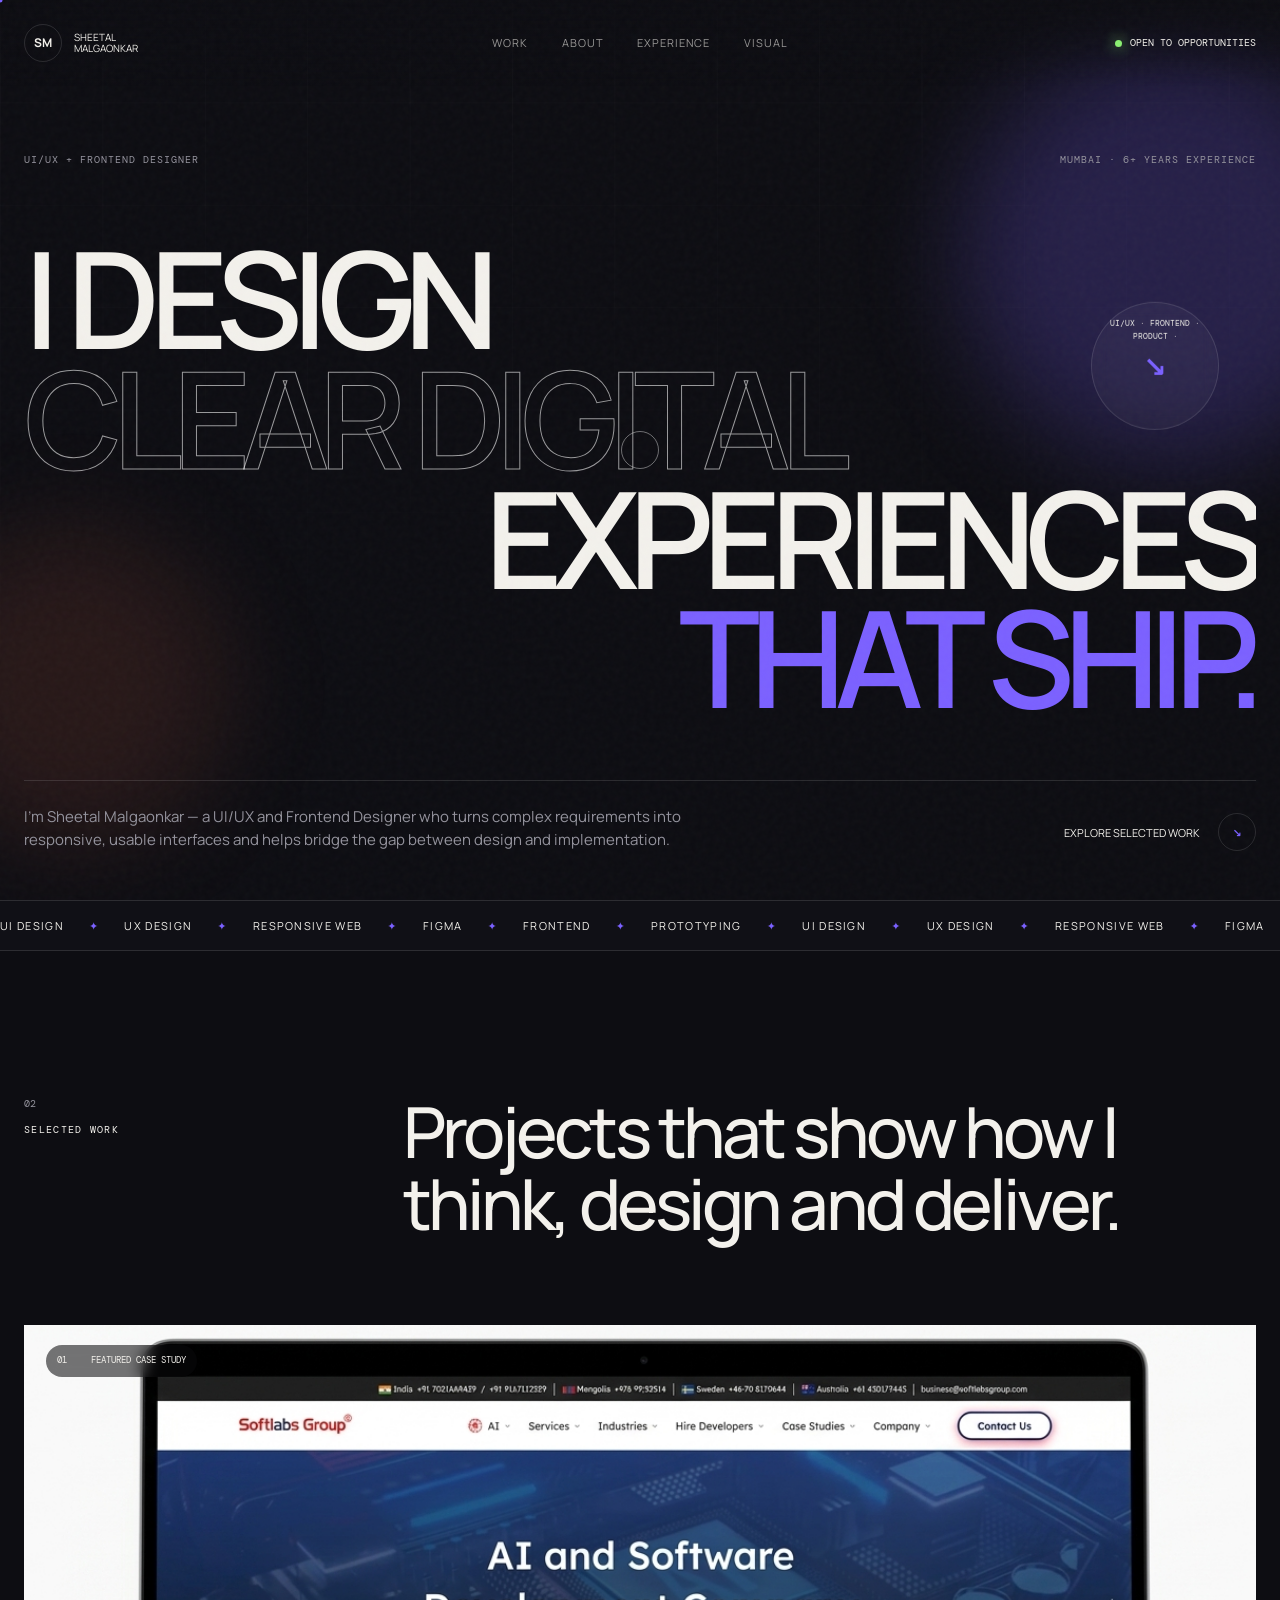
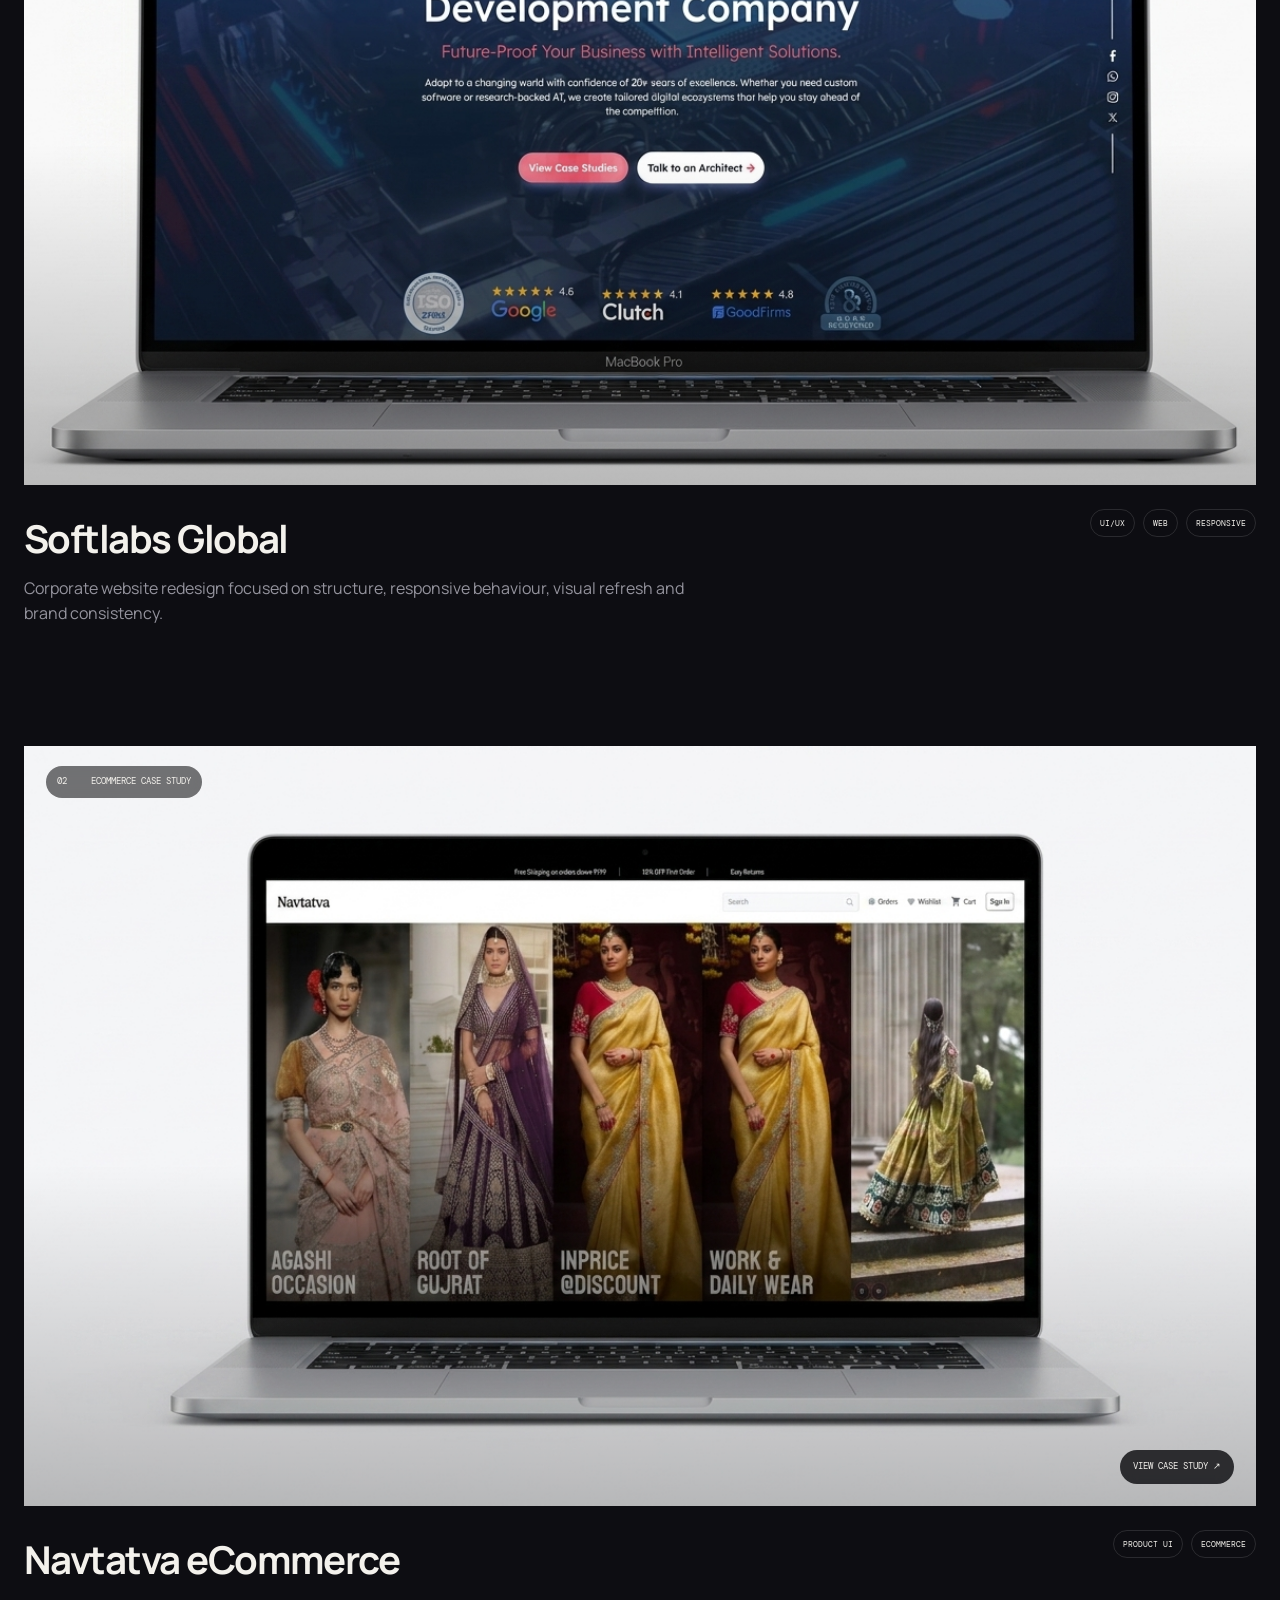
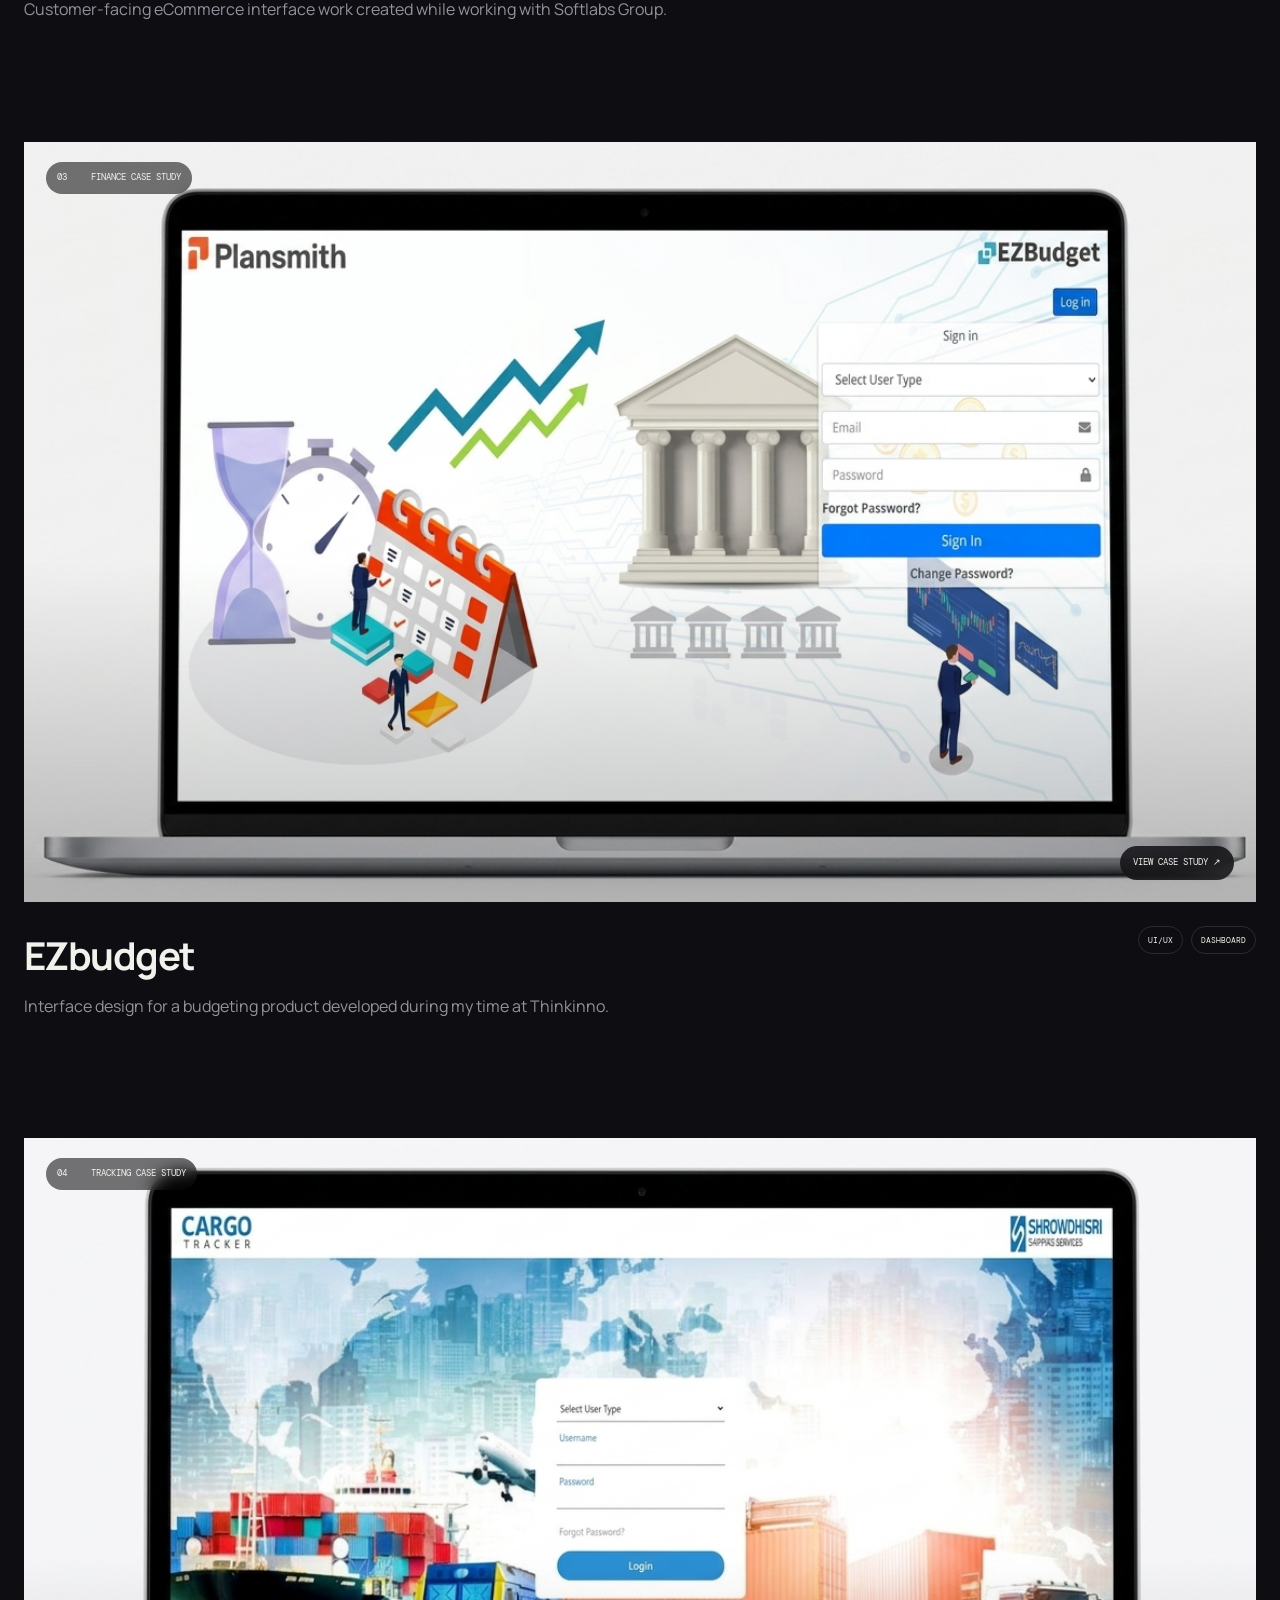
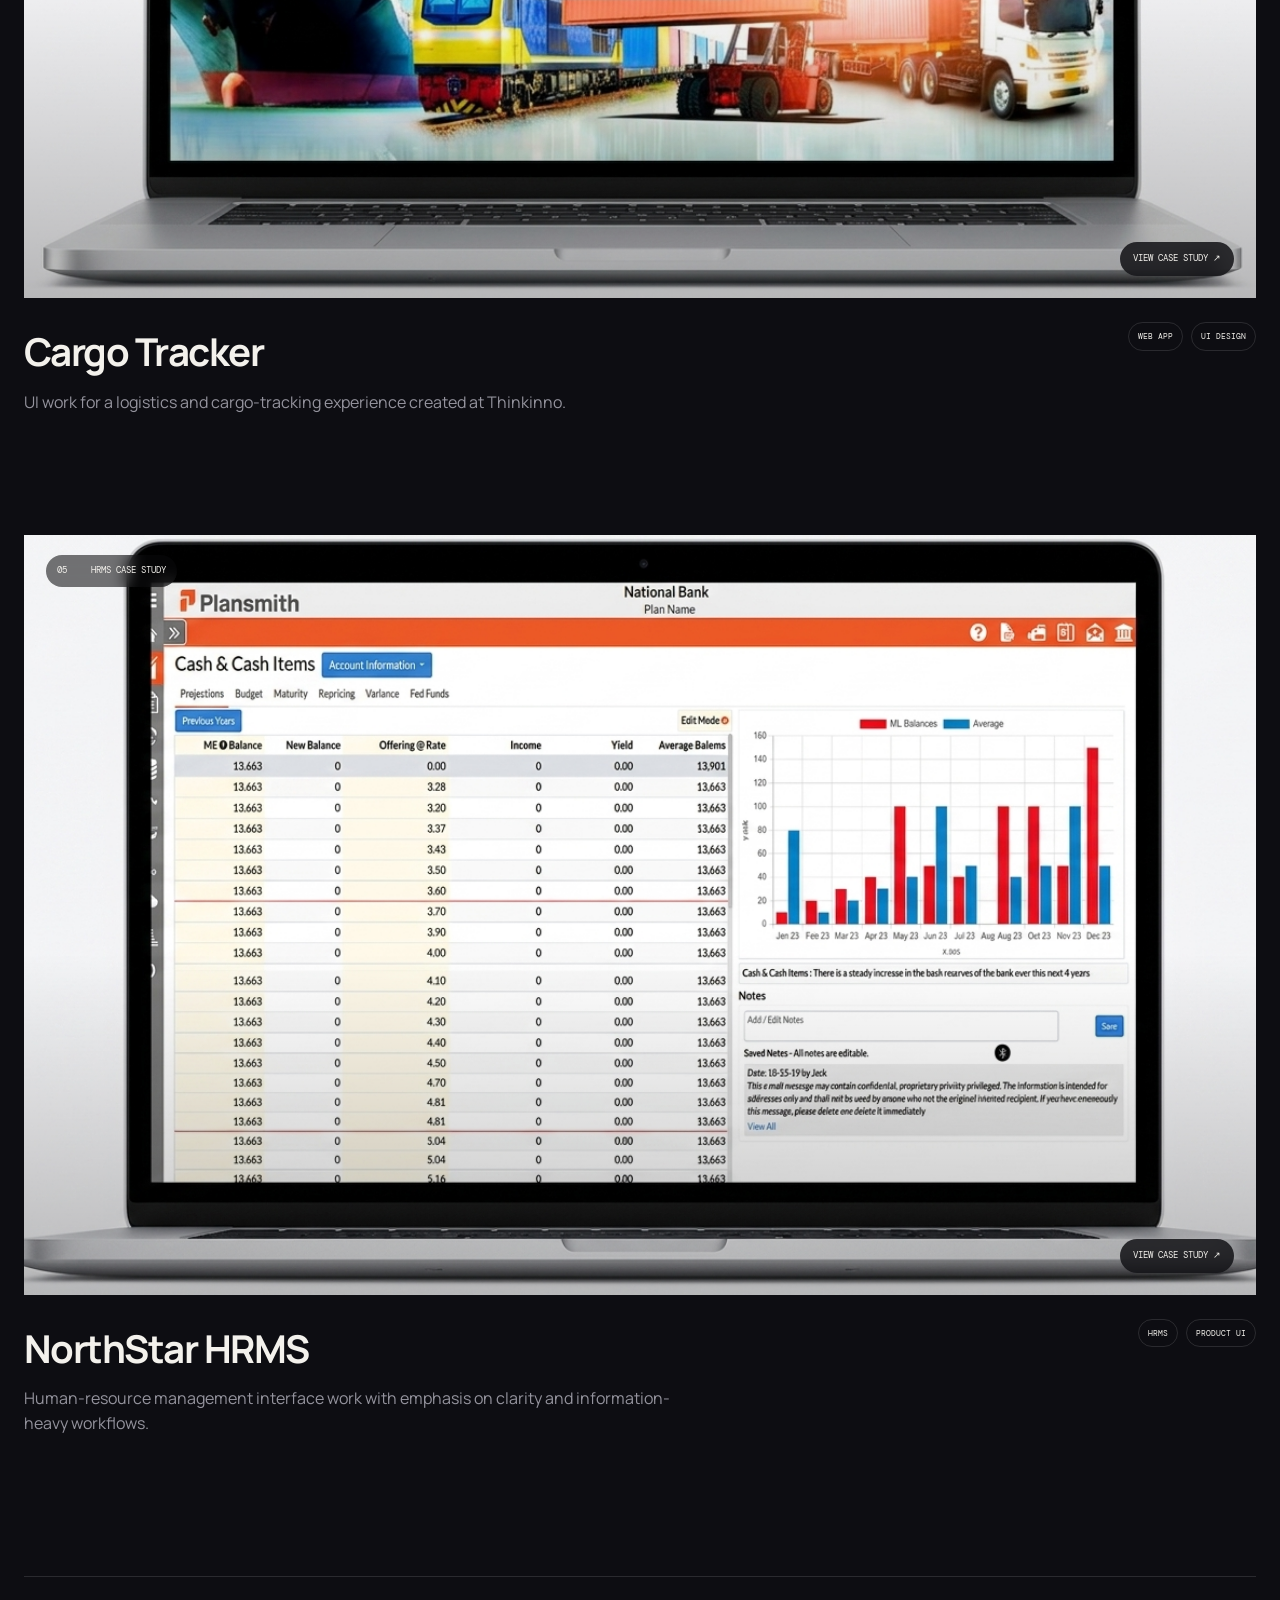
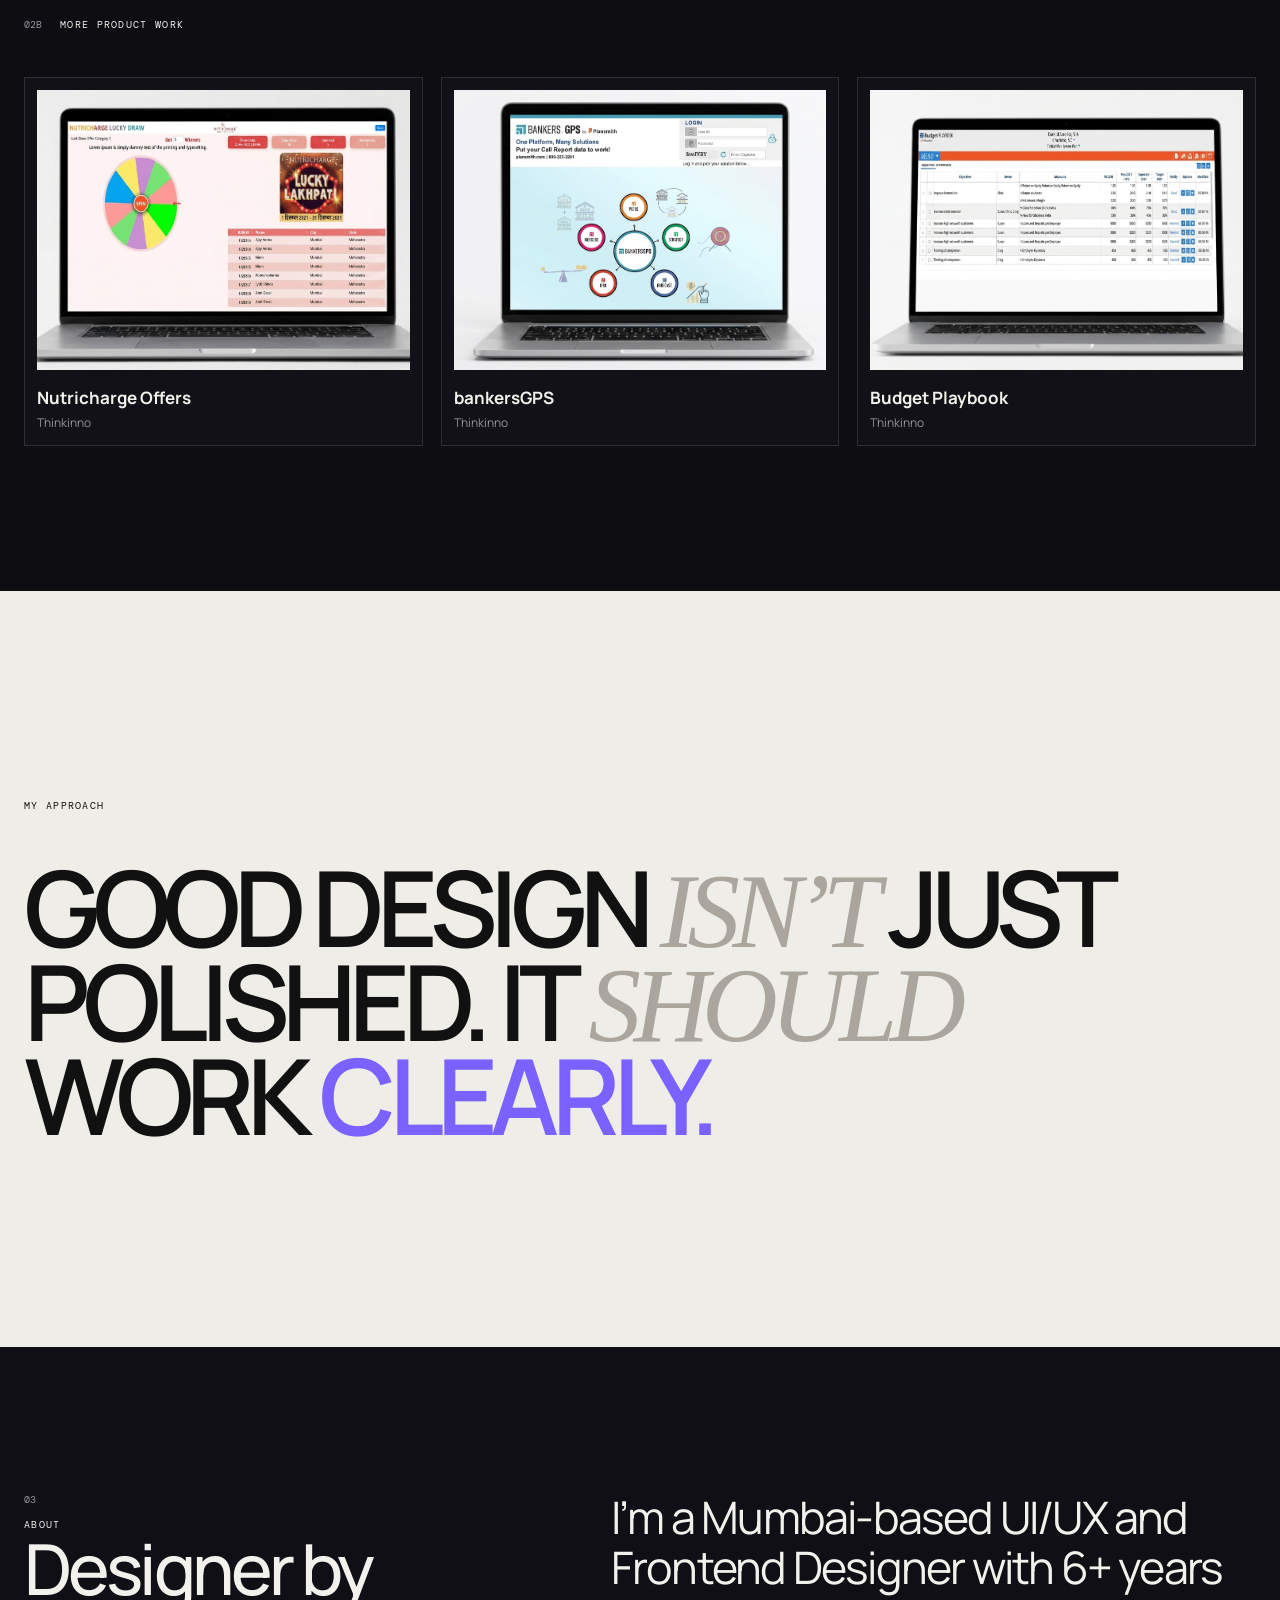
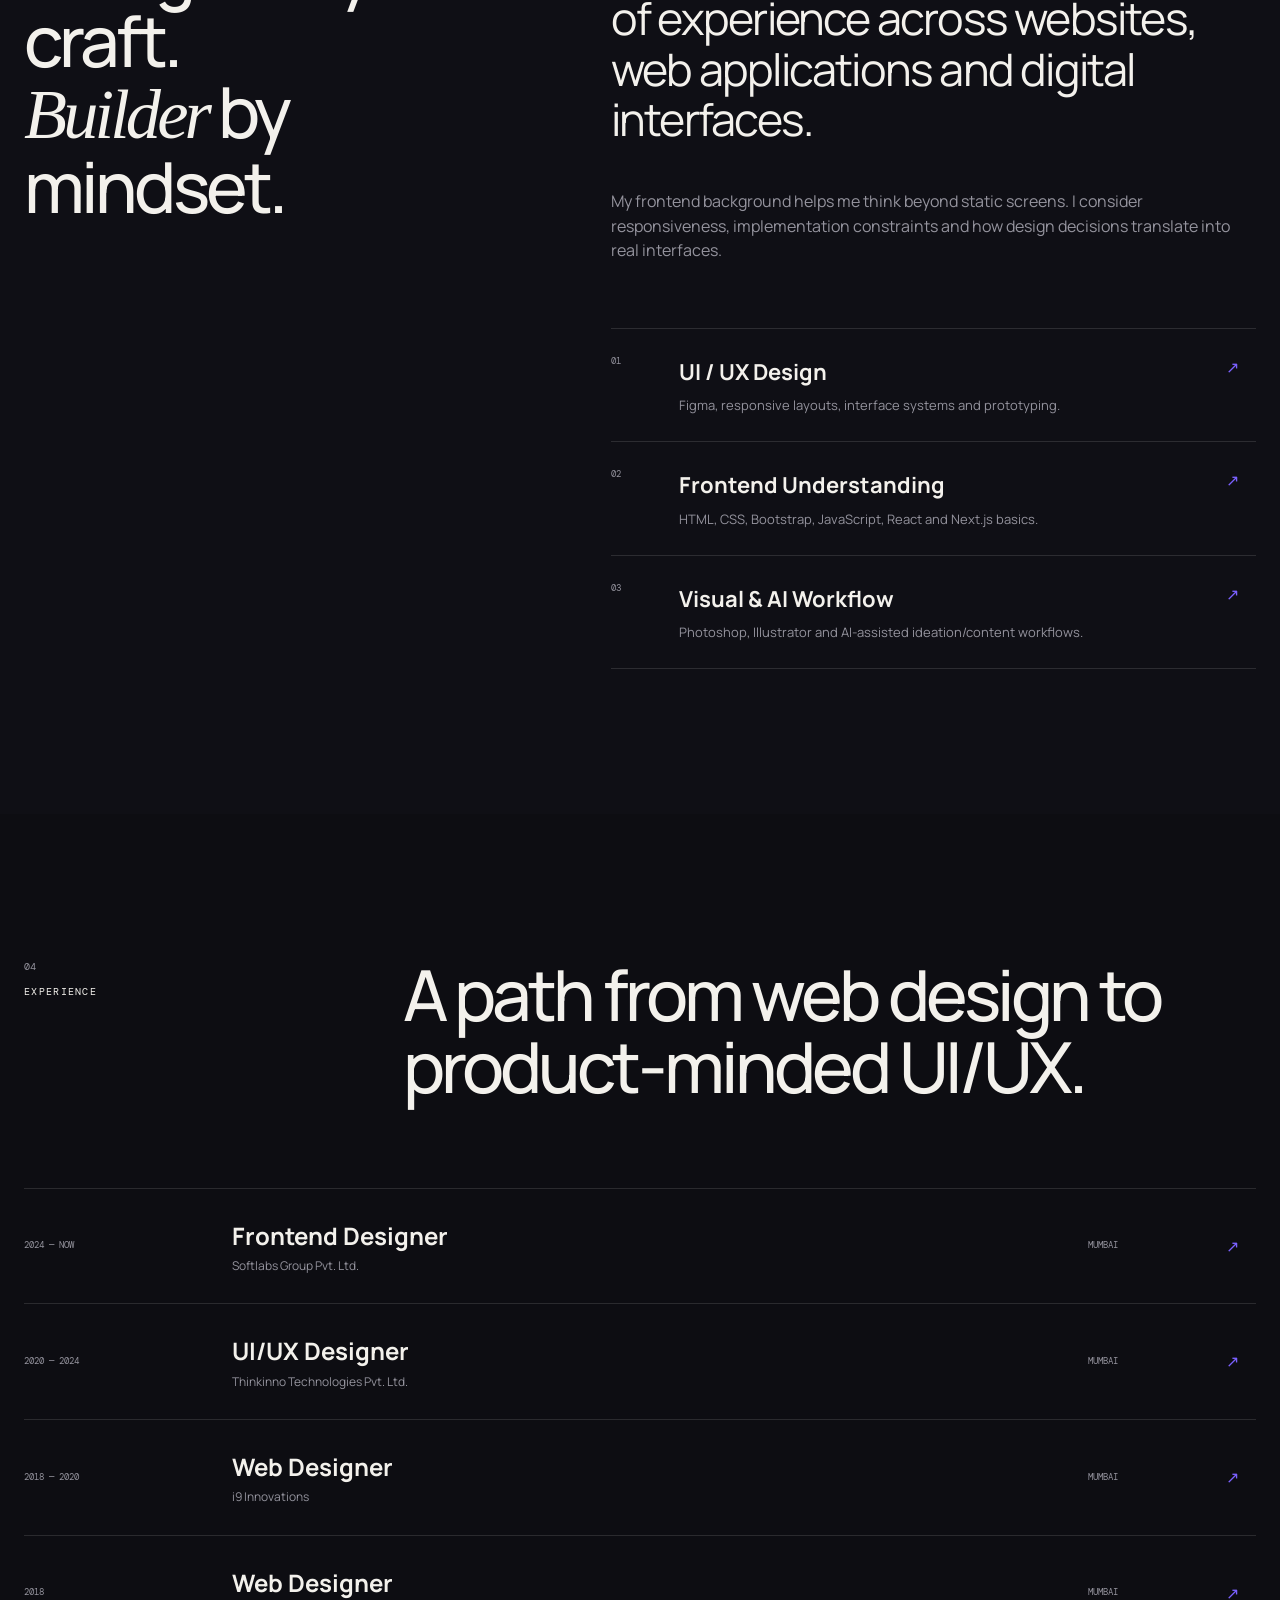
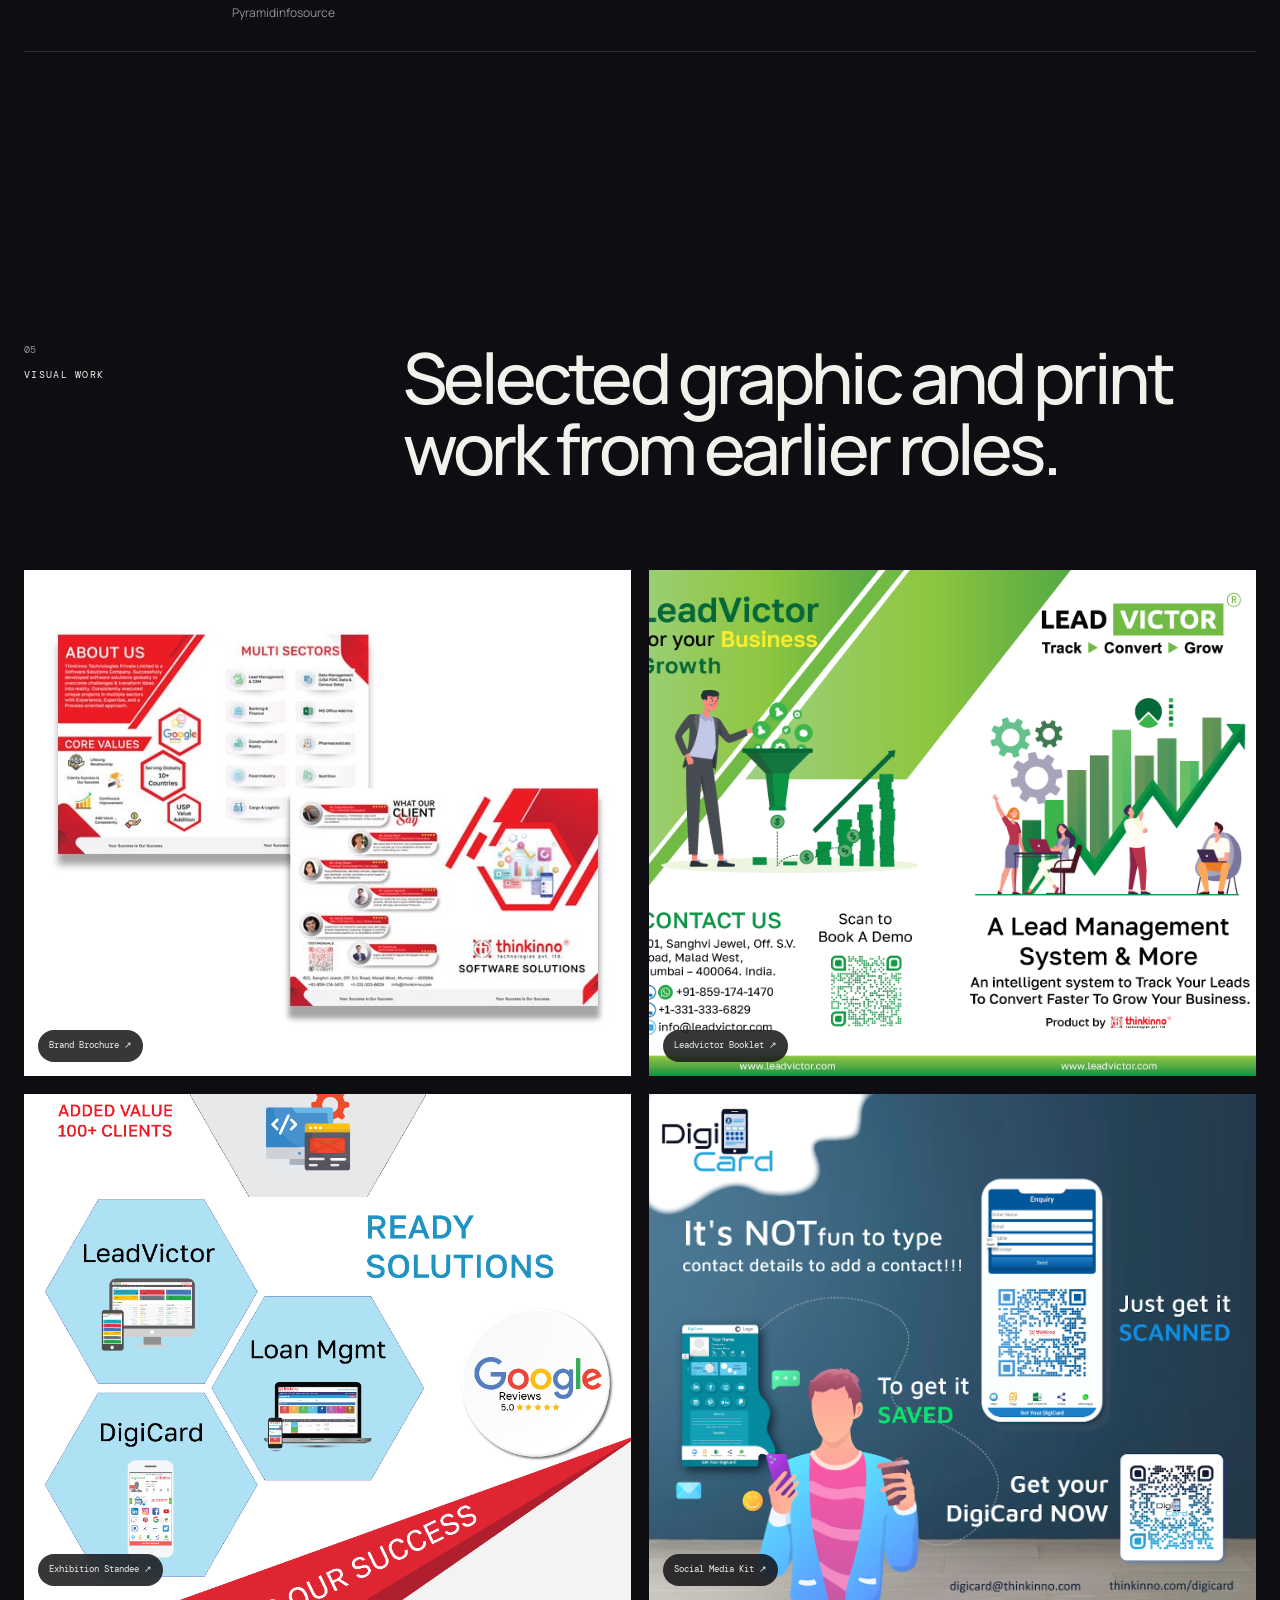
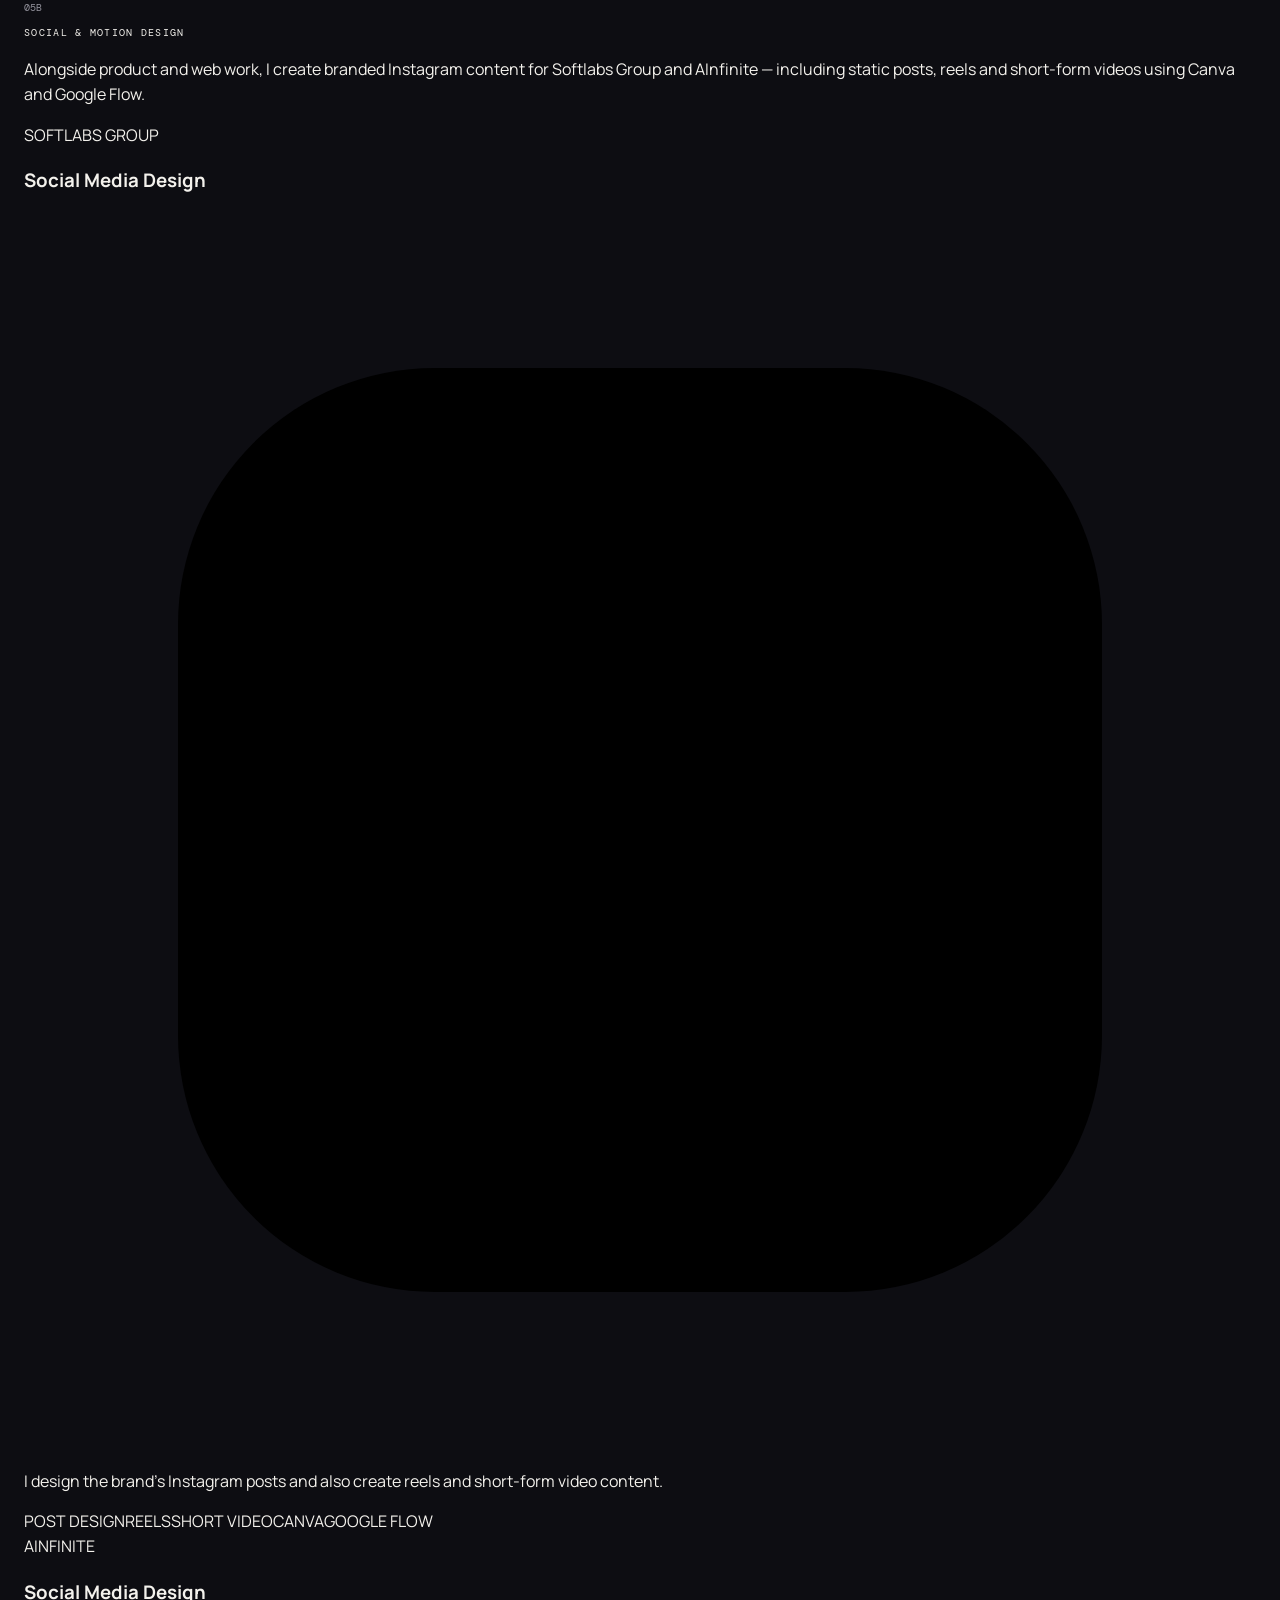
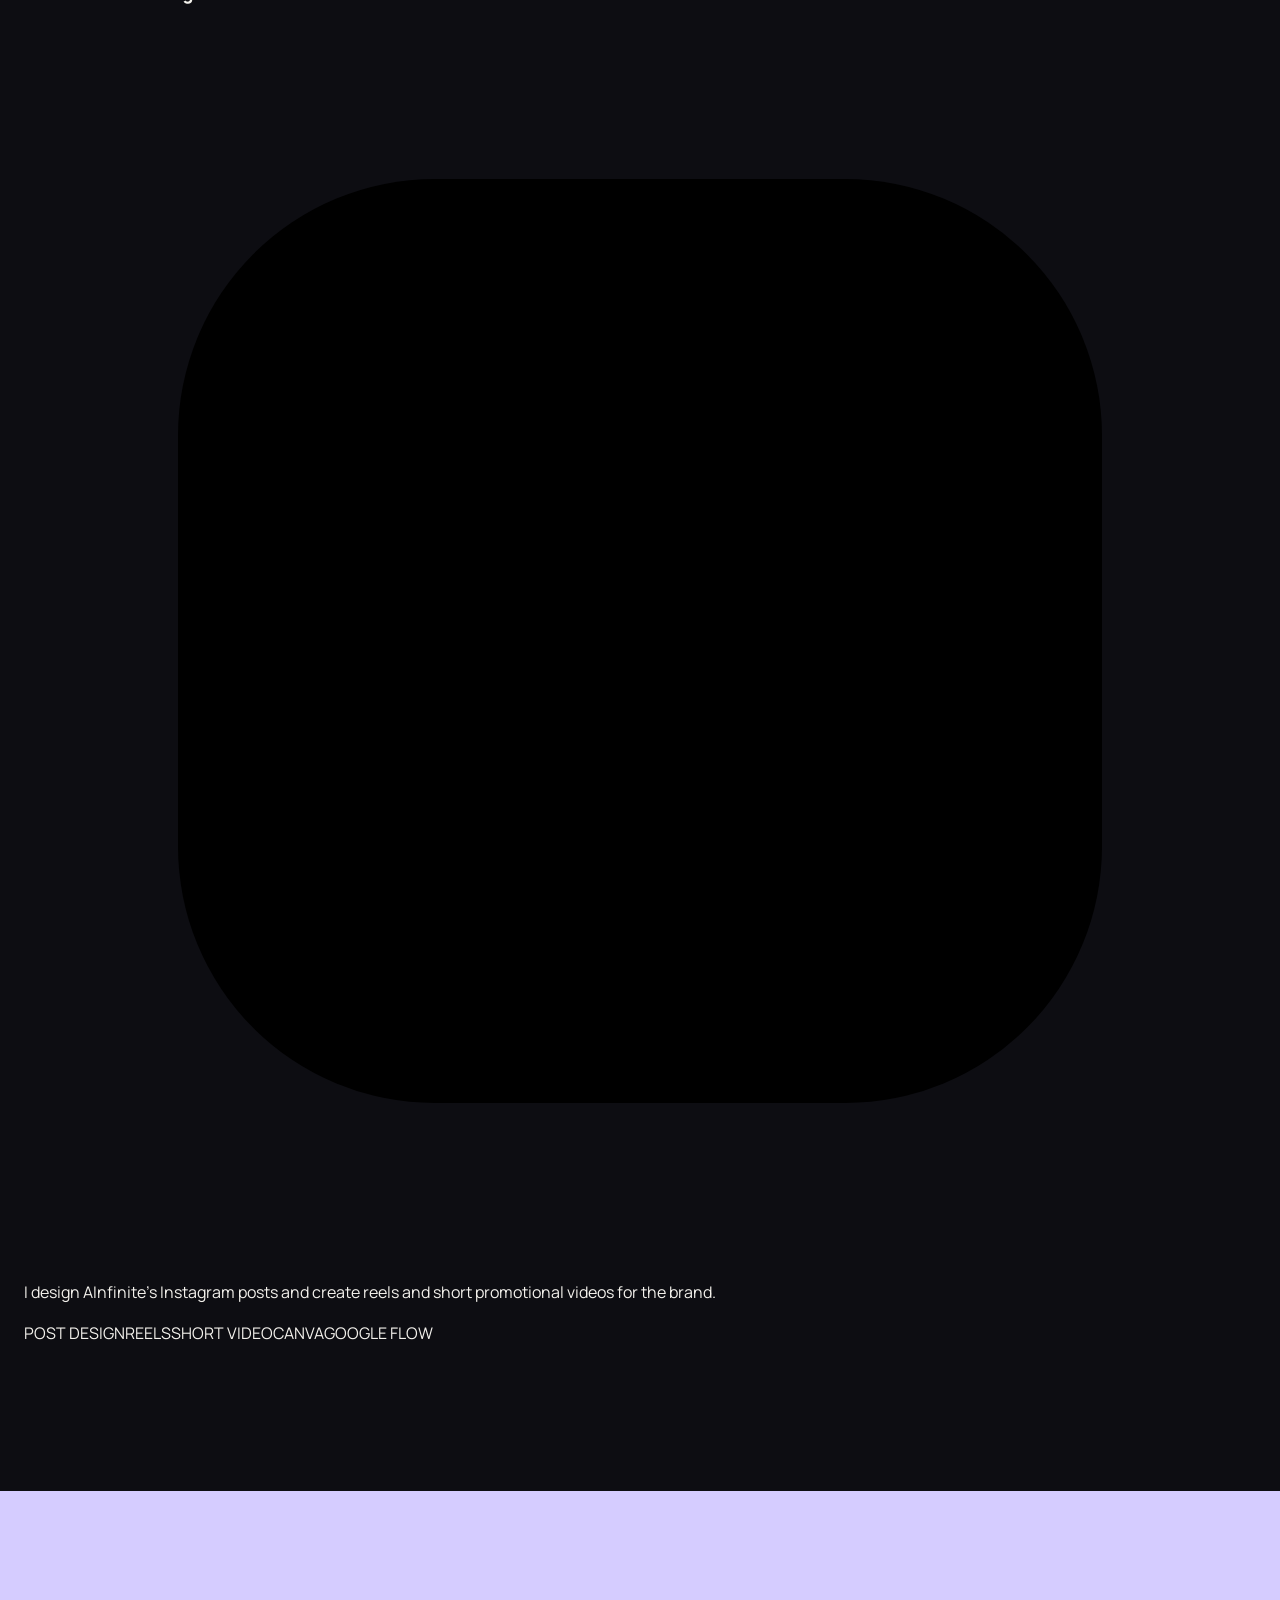
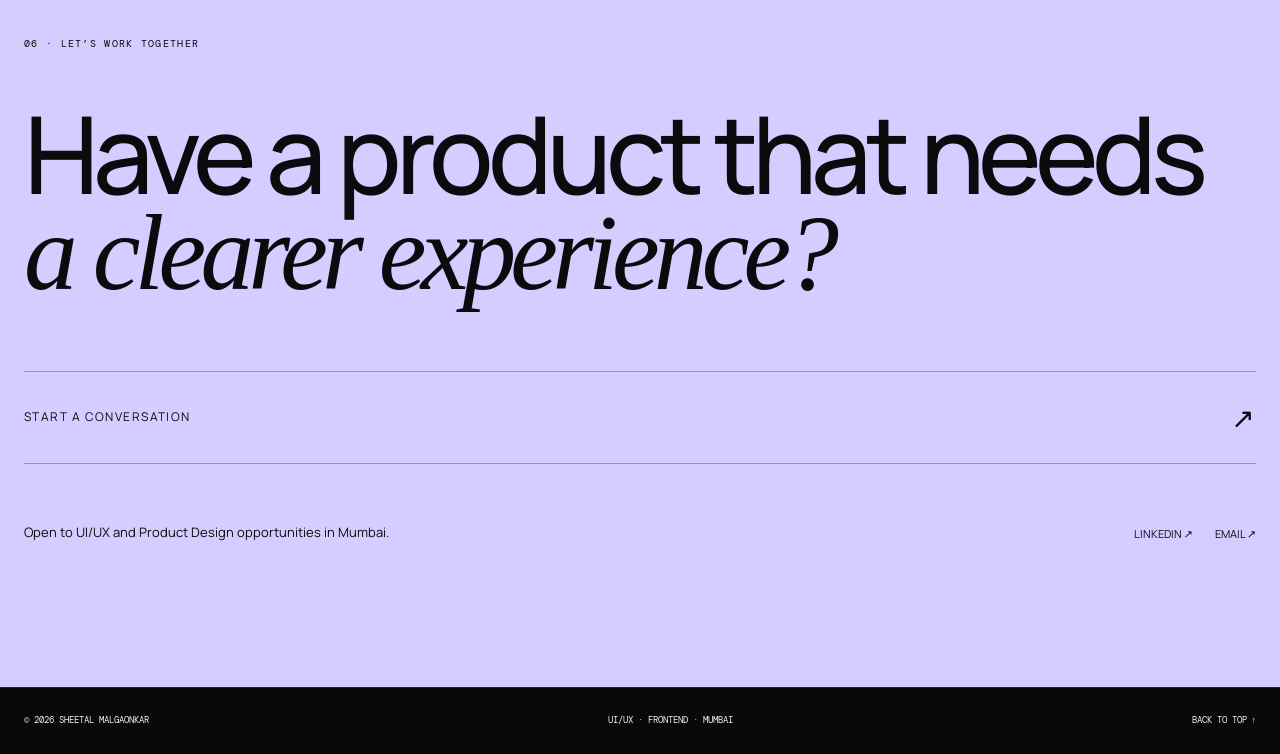
==== commit 4c06a541: "Add social and motion design work to homepage" ====
--- a/index.html
+++ b/index.html
@@ -163,6 +163,71 @@
           <button class="visual-card reveal" data-lightbox="assets/img/standee-thinkinno.png" data-title="Exhibition Standee"><img src="assets/img/standee-thinkinno.png" alt="Exhibition standee"><span>Exhibition Standee ↗</span></button>
           <button class="visual-card reveal" data-lightbox="assets/img/digicard-socialmedia.png" data-title="Social Media Kit"><img src="assets/img/digicard-socialmedia.png" alt="Social media design"><span>Social Media Kit ↗</span></button>
         </div>
+
+        <div class="social-motion reveal">
+          <div class="social-motion-head">
+            <div>
+              <span class="section-index">05B</span>
+              <p class="eyebrow">SOCIAL & MOTION DESIGN</p>
+            </div>
+            <p>
+              Alongside product and web work, I create branded Instagram content for Softlabs Group and AInfinite —
+              including static posts, reels and short-form videos using Canva and Google Flow.
+            </p>
+          </div>
+
+          <div class="social-brand-grid">
+            <article class="social-brand-card">
+              <div class="social-brand-top">
+                <div>
+                  <span class="social-label">SOFTLABS GROUP</span>
+                  <h3>Social Media Design</h3>
+                </div>
+                <a class="instagram-icon"
+                   href="https://www.instagram.com/softlabsgroup"
+                   target="_blank"
+                   rel="noreferrer"
+                   aria-label="View Softlabs Group on Instagram"
+                   title="View Softlabs Group on Instagram">
+                  <svg viewBox="0 0 24 24" aria-hidden="true">
+                    <rect x="3" y="3" width="18" height="18" rx="5"></rect>
+                    <circle cx="12" cy="12" r="4.25"></circle>
+                    <circle class="dot" cx="17.4" cy="6.7" r="1"></circle>
+                  </svg>
+                </a>
+              </div>
+              <p>I design the brand’s Instagram posts and also create reels and short-form video content.</p>
+              <div class="social-tags">
+                <span>POST DESIGN</span><span>REELS</span><span>SHORT VIDEO</span><span>CANVA</span><span>GOOGLE FLOW</span>
+              </div>
+            </article>
+
+            <article class="social-brand-card">
+              <div class="social-brand-top">
+                <div>
+                  <span class="social-label">AINFINITE</span>
+                  <h3>Social Media Design</h3>
+                </div>
+                <a class="instagram-icon"
+                   href="https://www.instagram.com/ainfiniteofficial/"
+                   target="_blank"
+                   rel="noreferrer"
+                   aria-label="View AInfinite on Instagram"
+                   title="View AInfinite on Instagram">
+                  <svg viewBox="0 0 24 24" aria-hidden="true">
+                    <rect x="3" y="3" width="18" height="18" rx="5"></rect>
+                    <circle cx="12" cy="12" r="4.25"></circle>
+                    <circle class="dot" cx="17.4" cy="6.7" r="1"></circle>
+                  </svg>
+                </a>
+              </div>
+              <p>I design AInfinite’s Instagram posts and create reels and short promotional videos for the brand.</p>
+              <div class="social-tags">
+                <span>POST DESIGN</span><span>REELS</span><span>SHORT VIDEO</span><span>CANVA</span><span>GOOGLE FLOW</span>
+              </div>
+            </article>
+          </div>
+        </div>
       </div>
     </section>
 
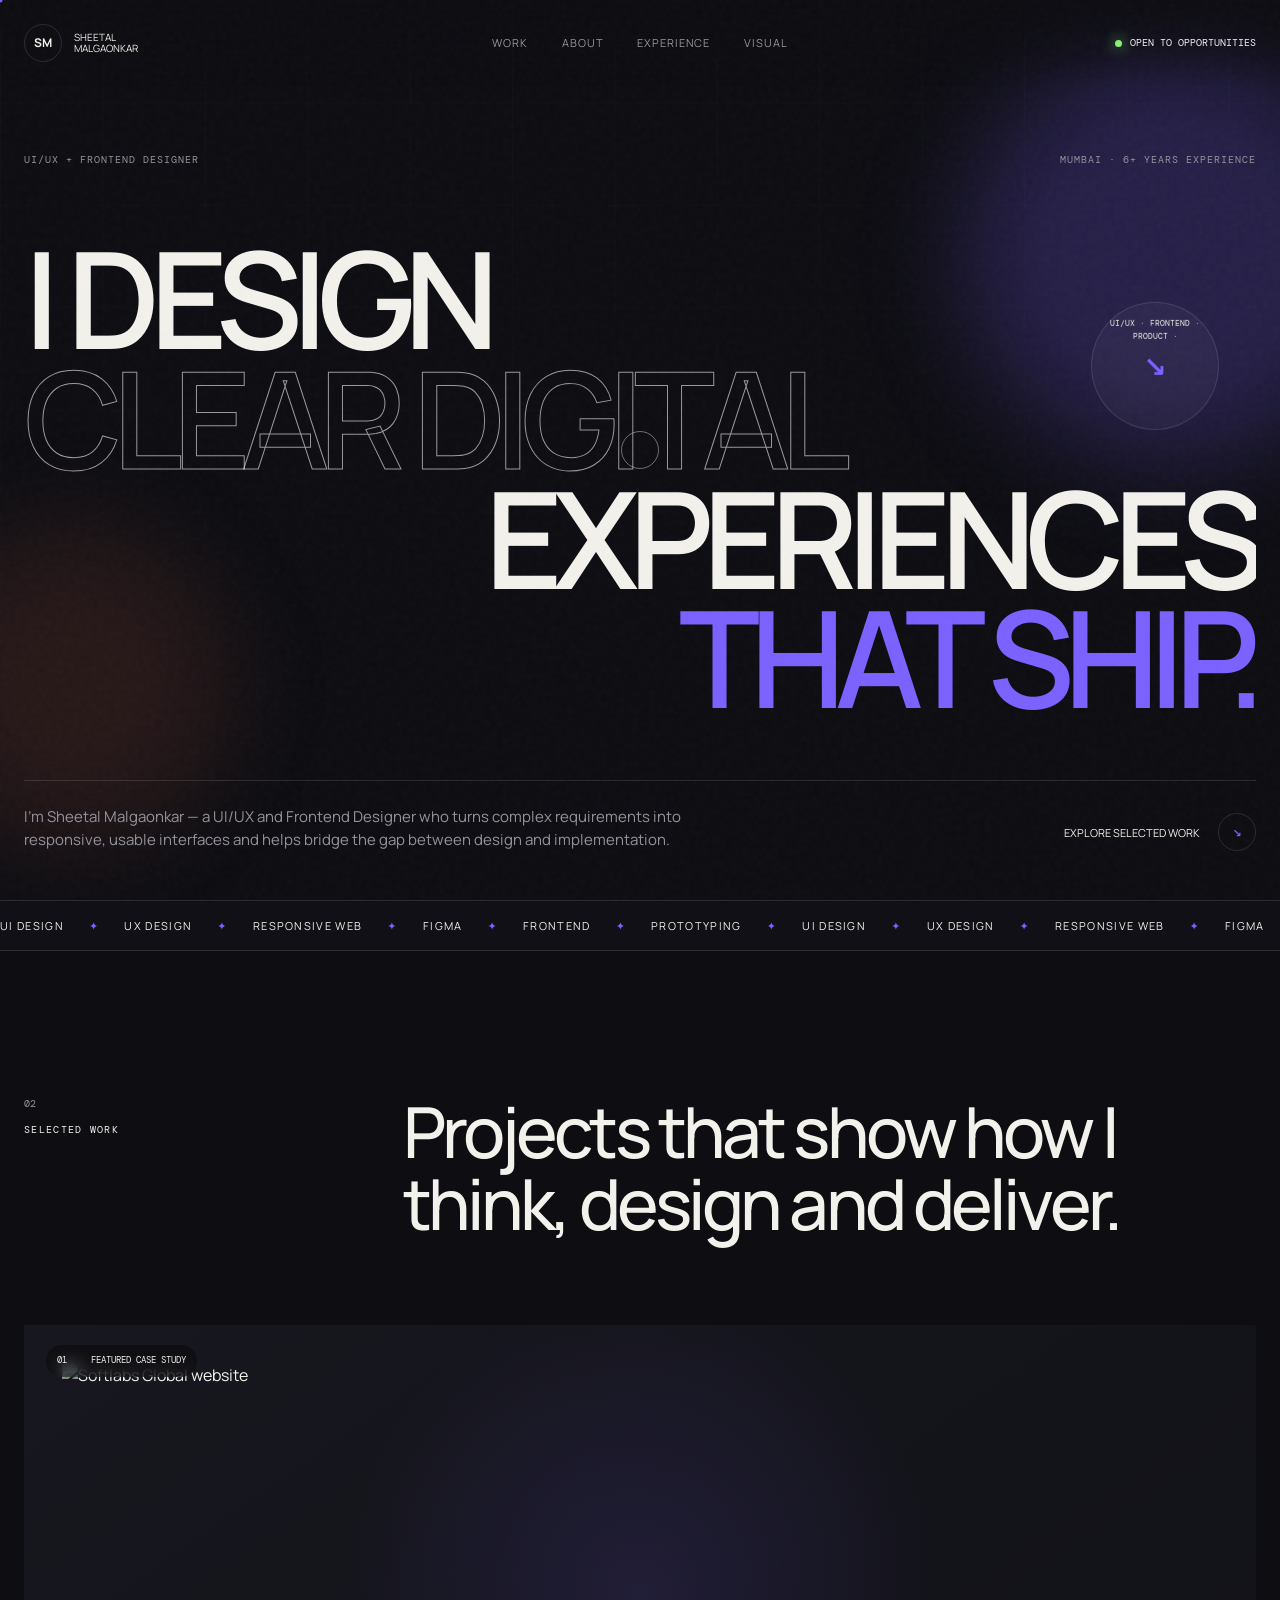
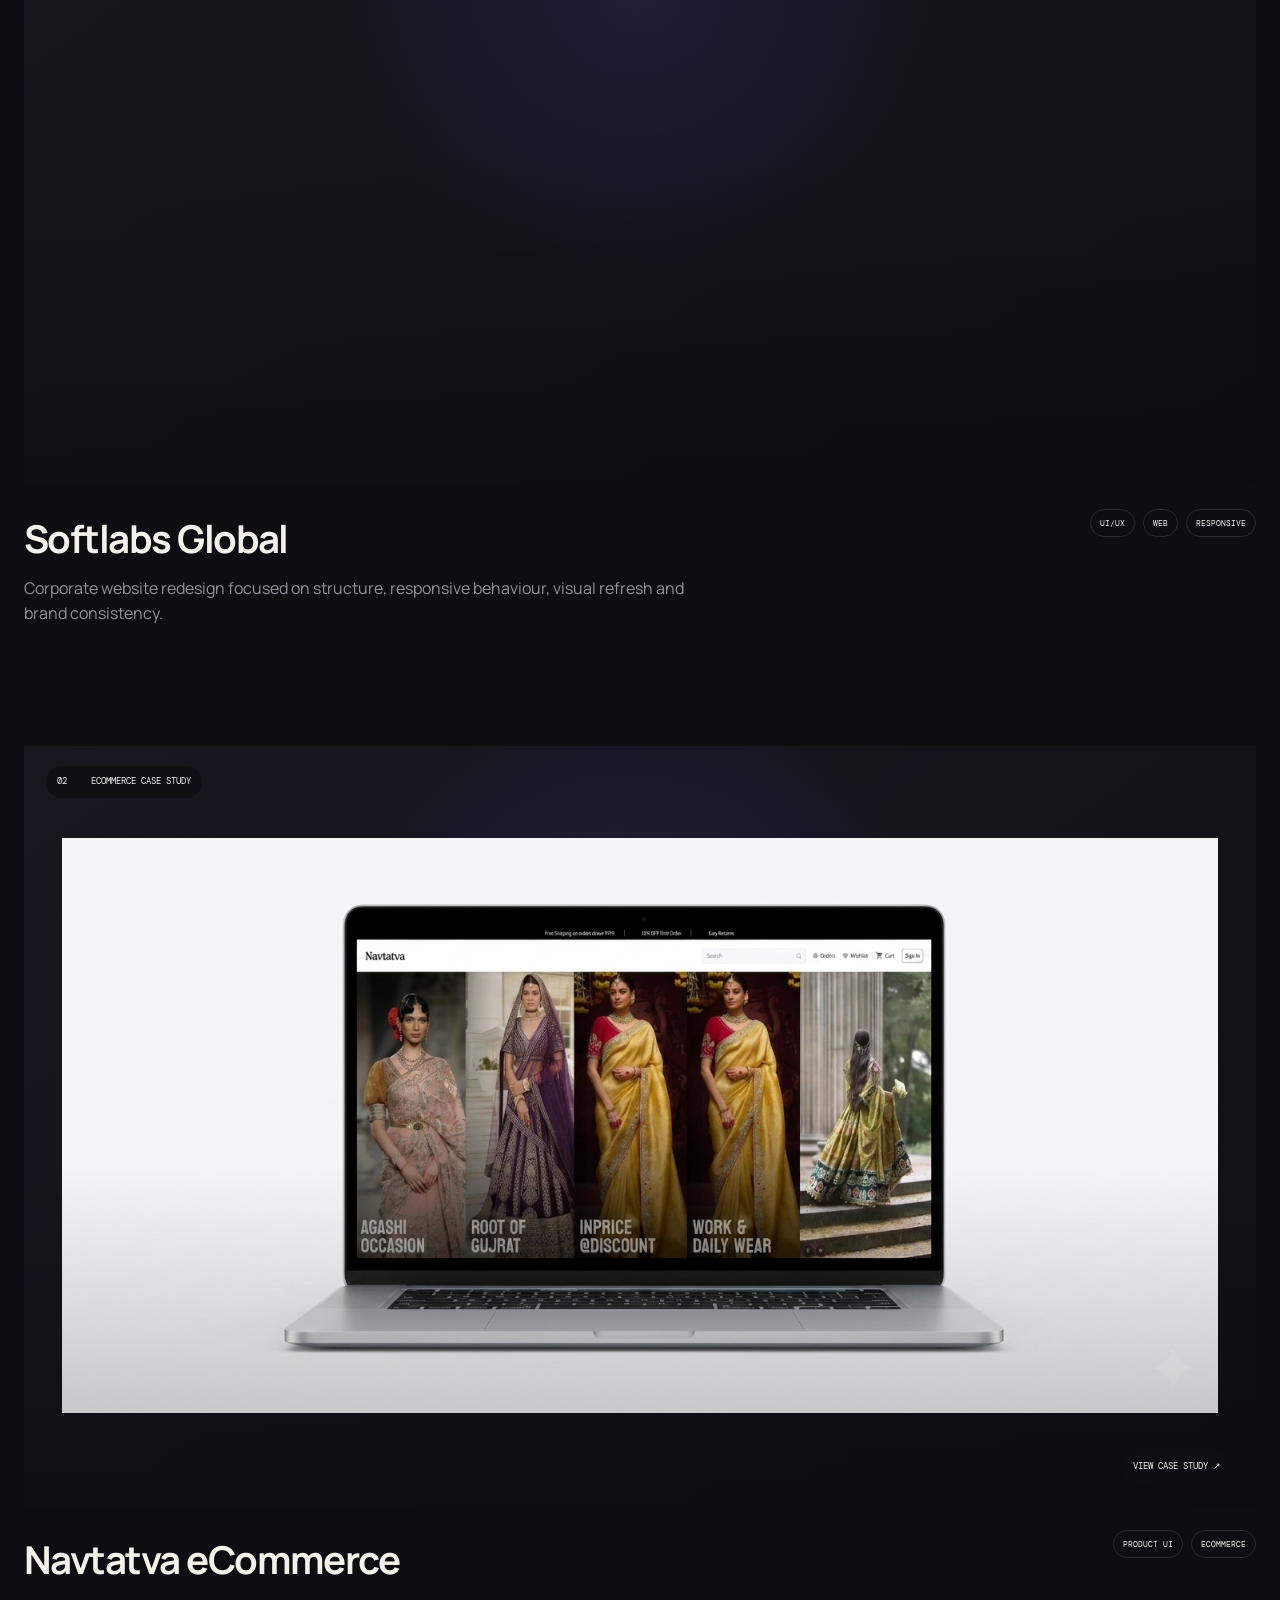
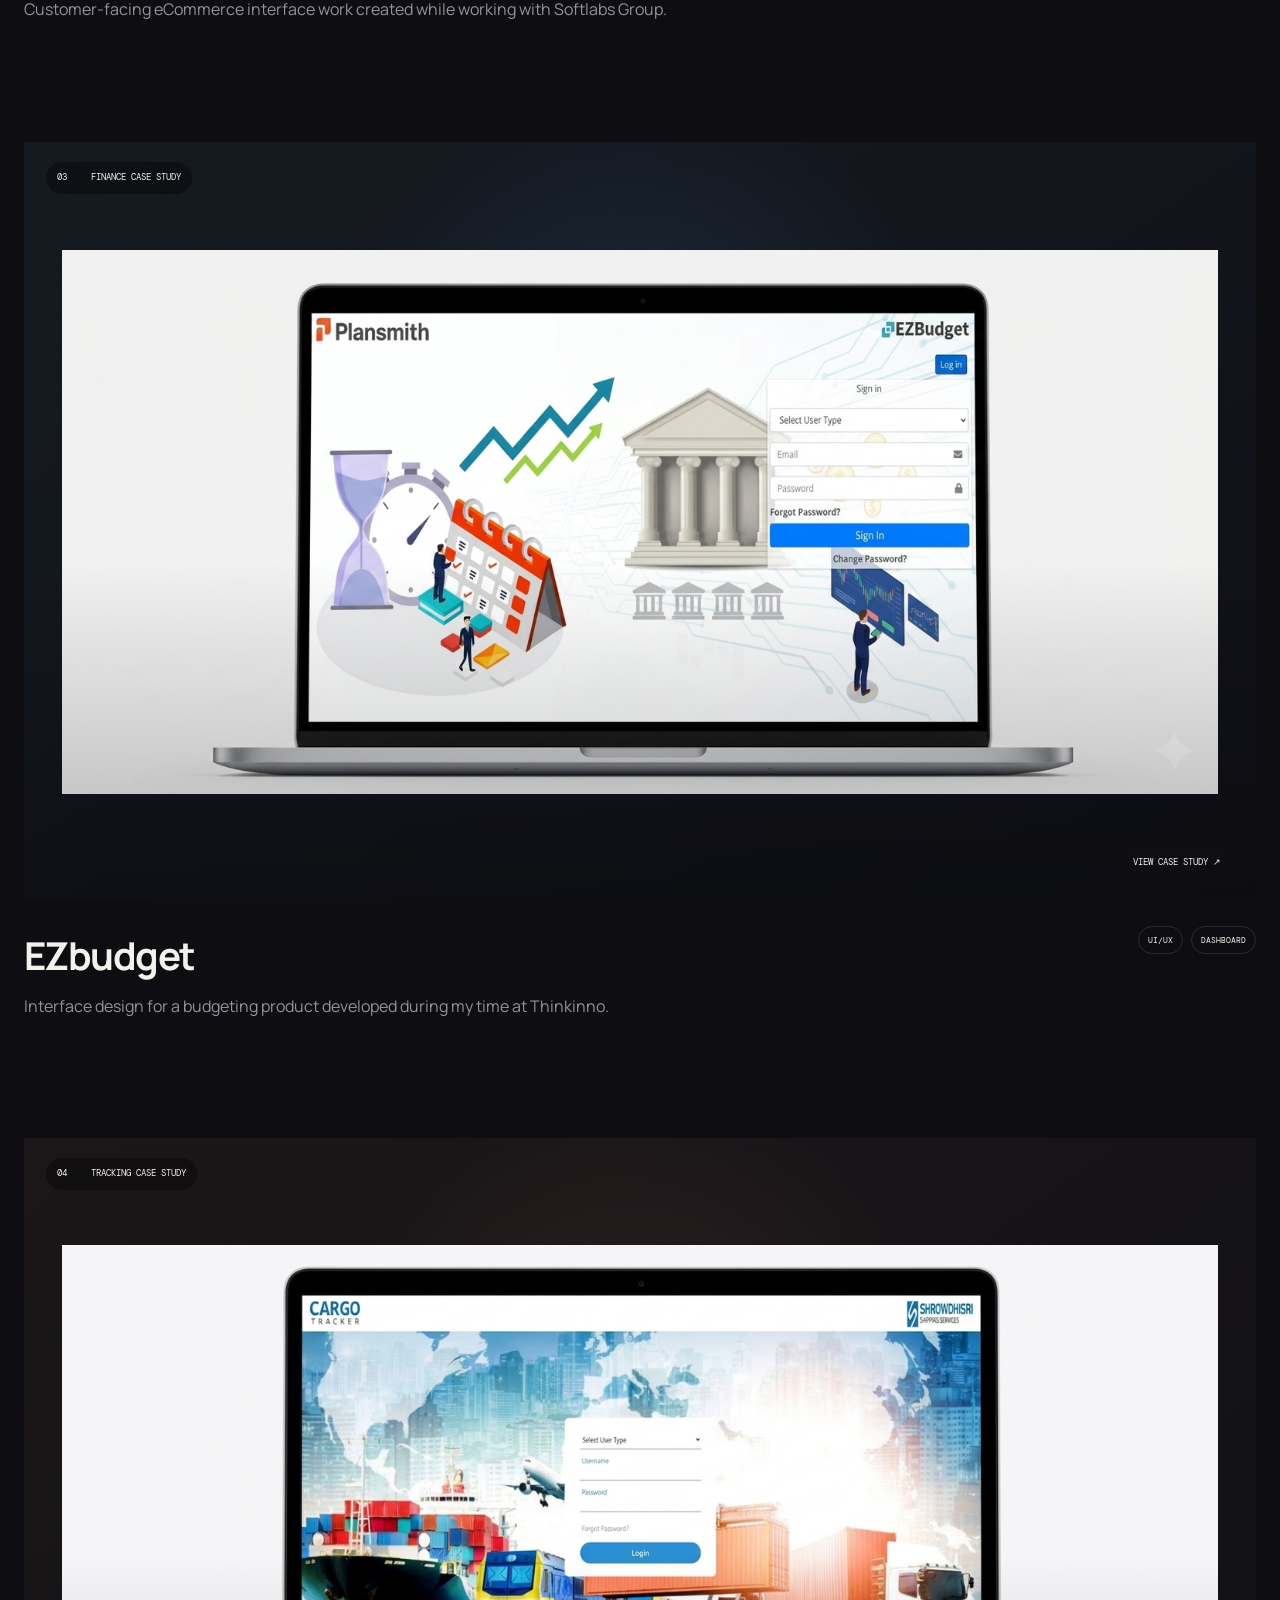
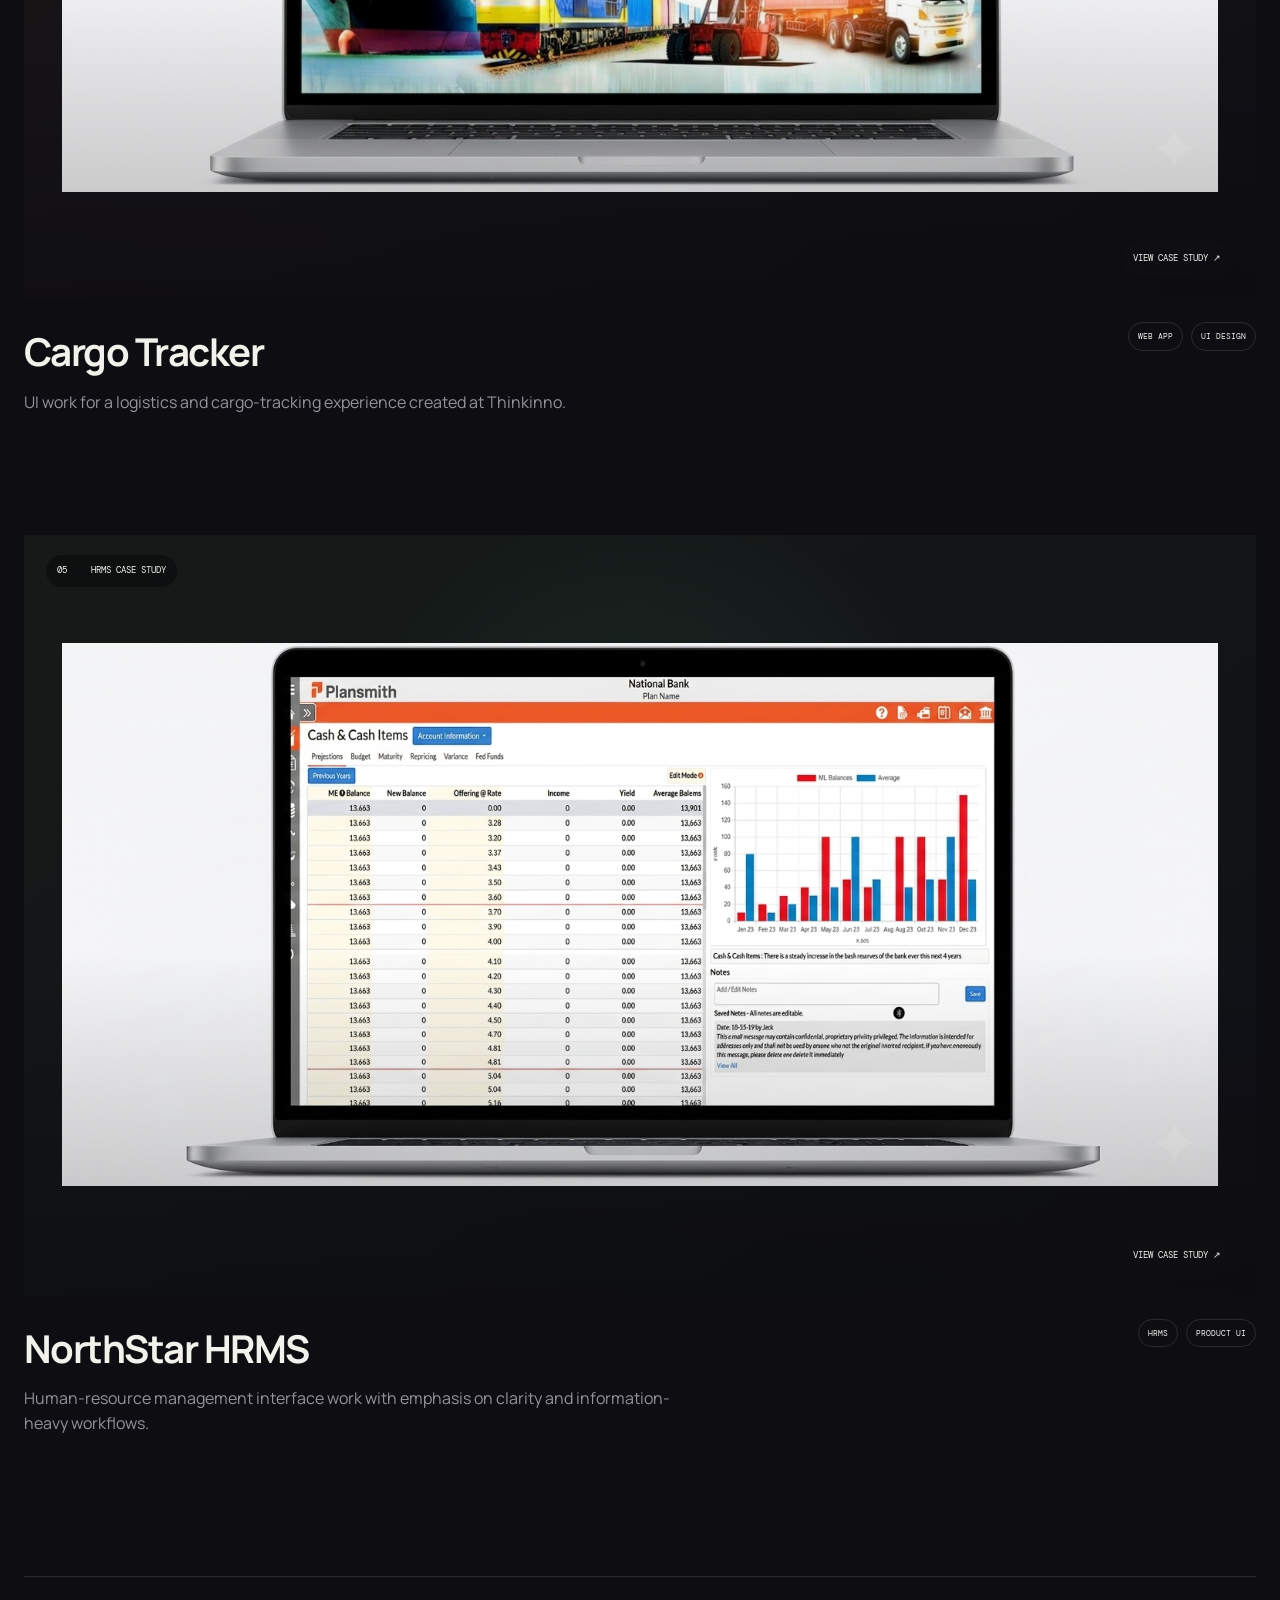
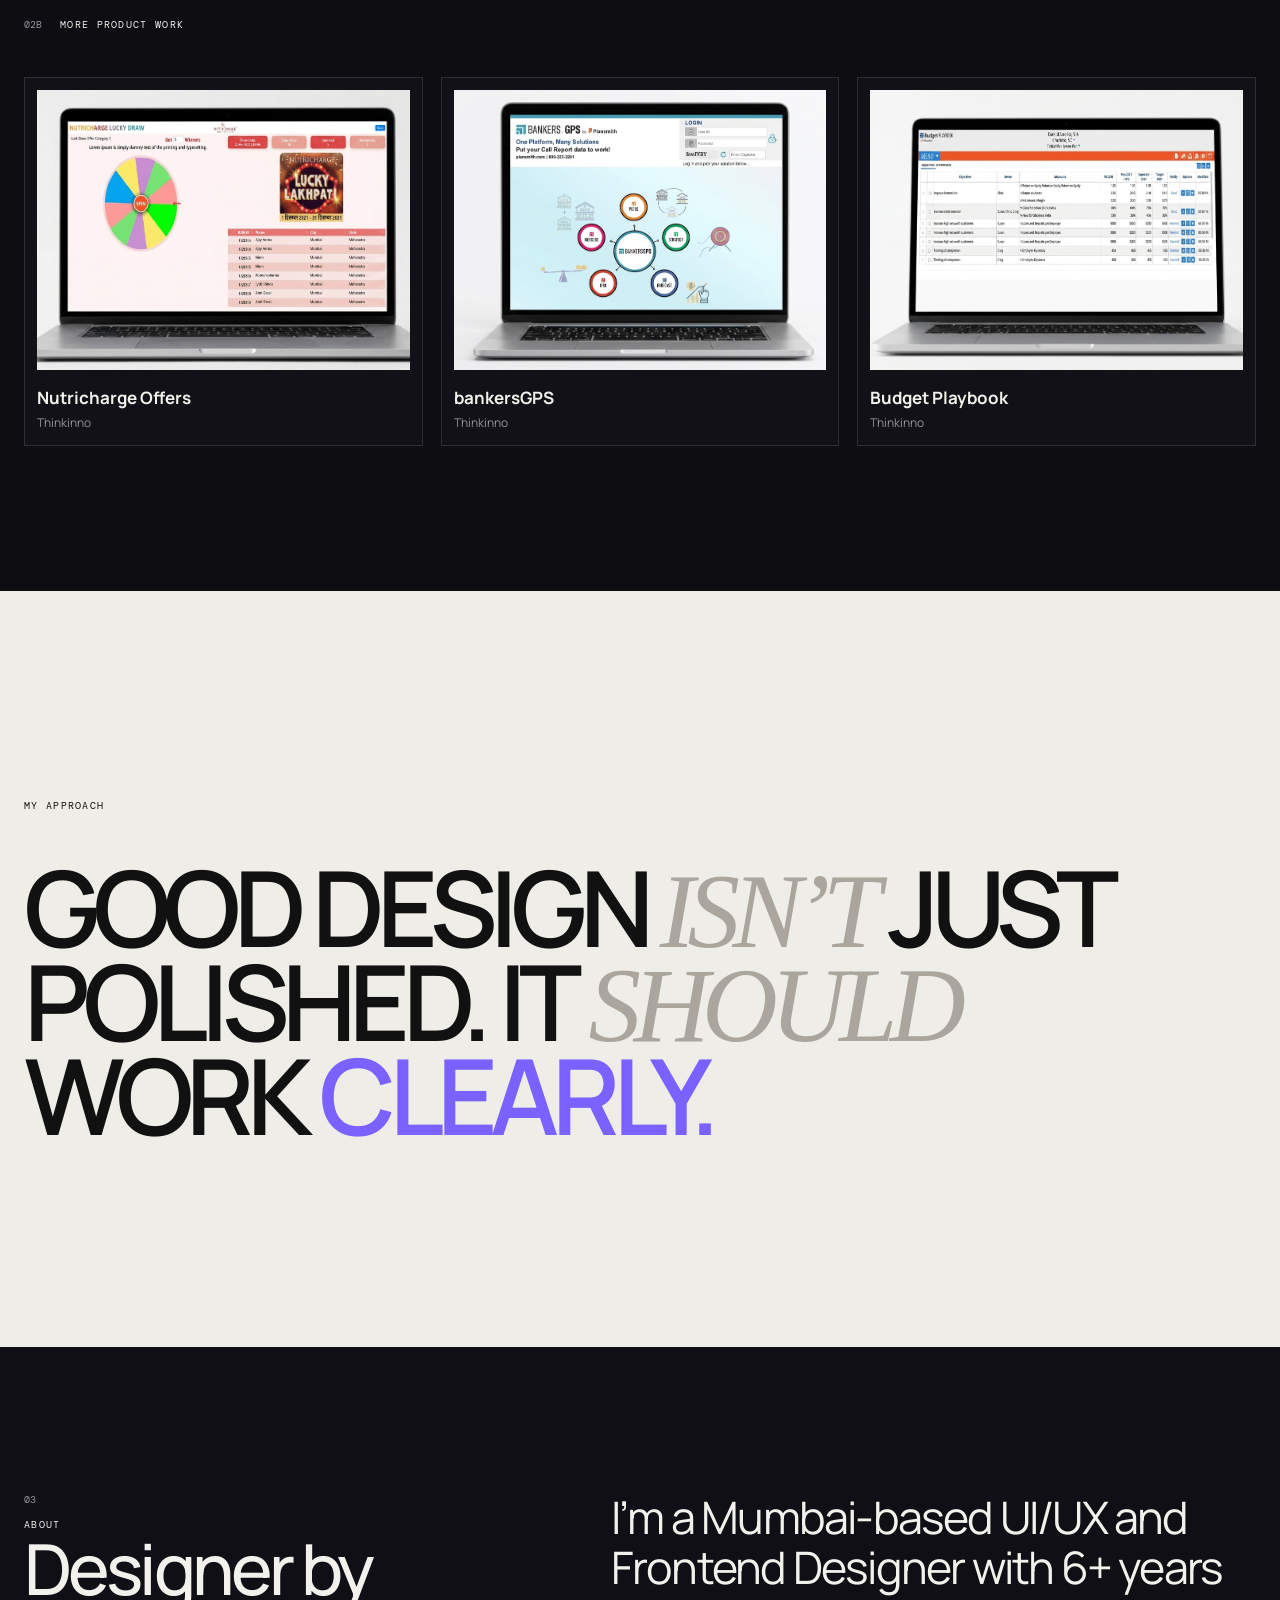
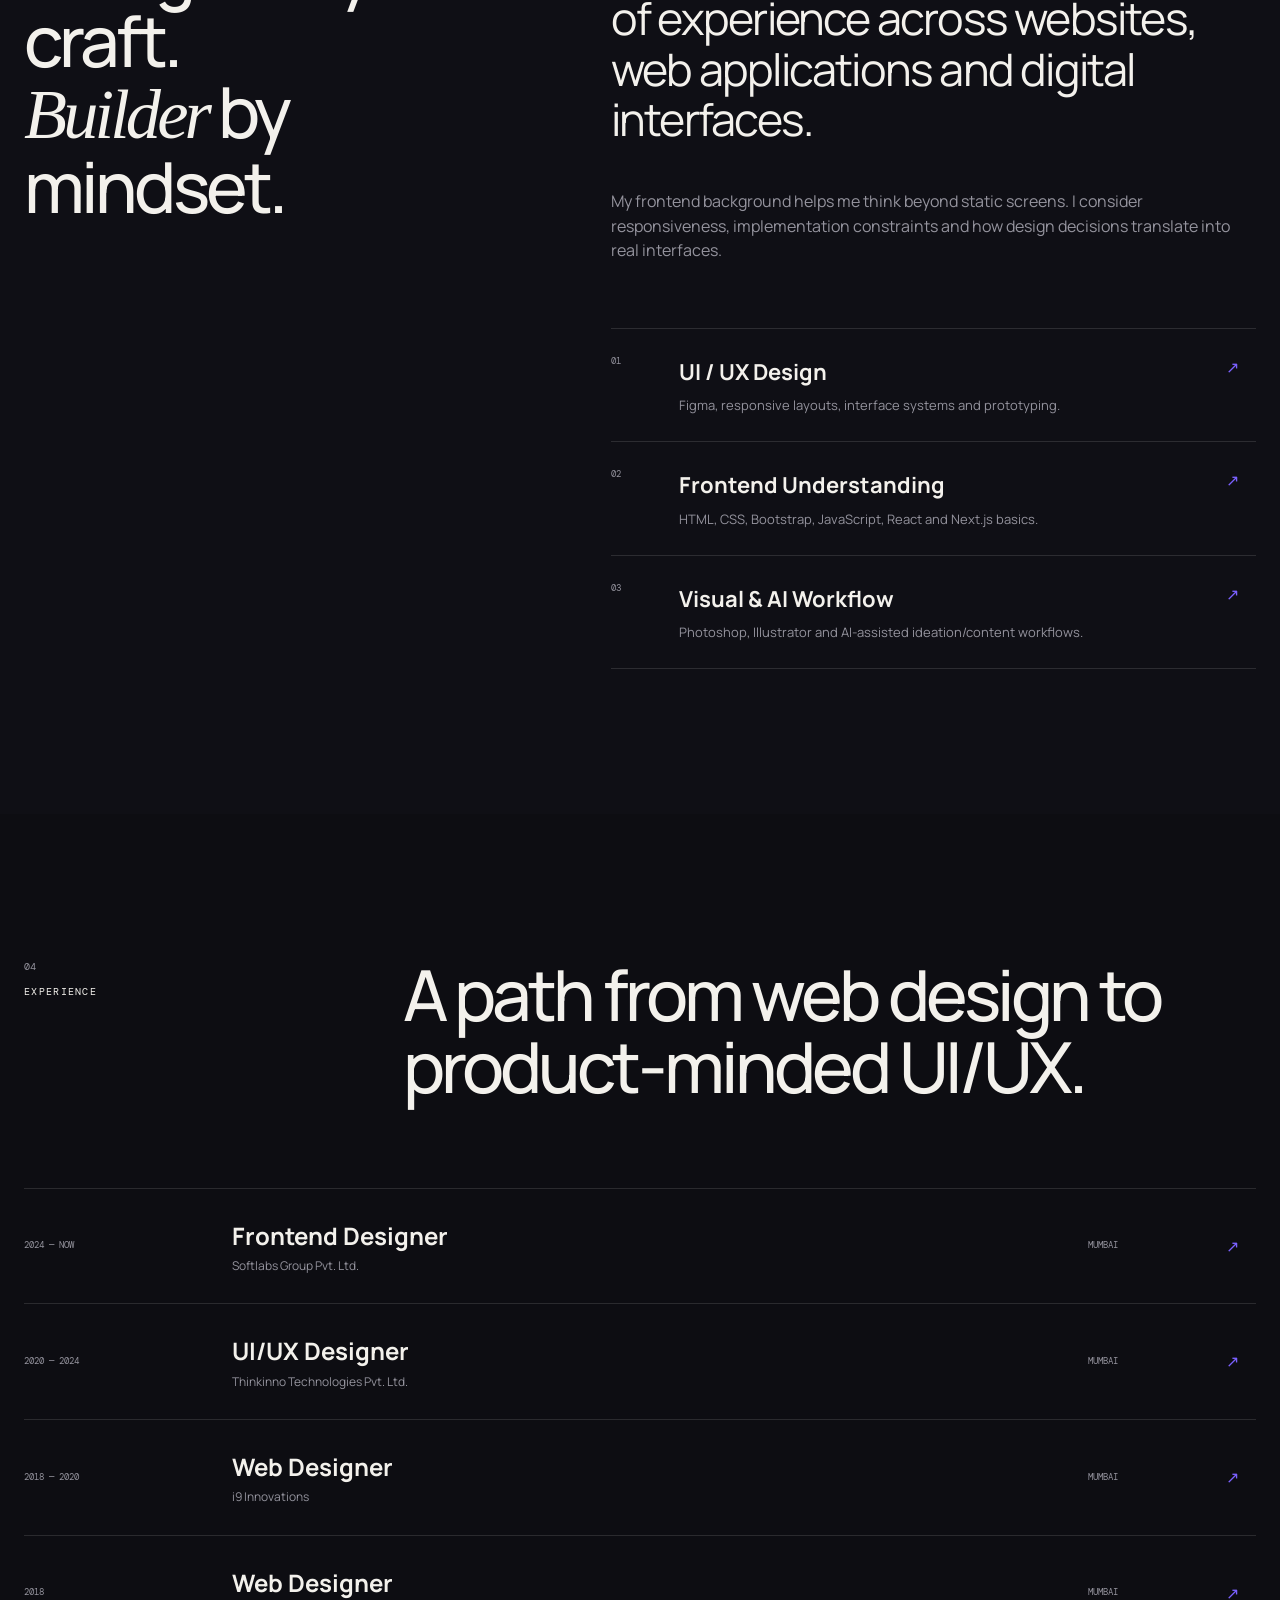
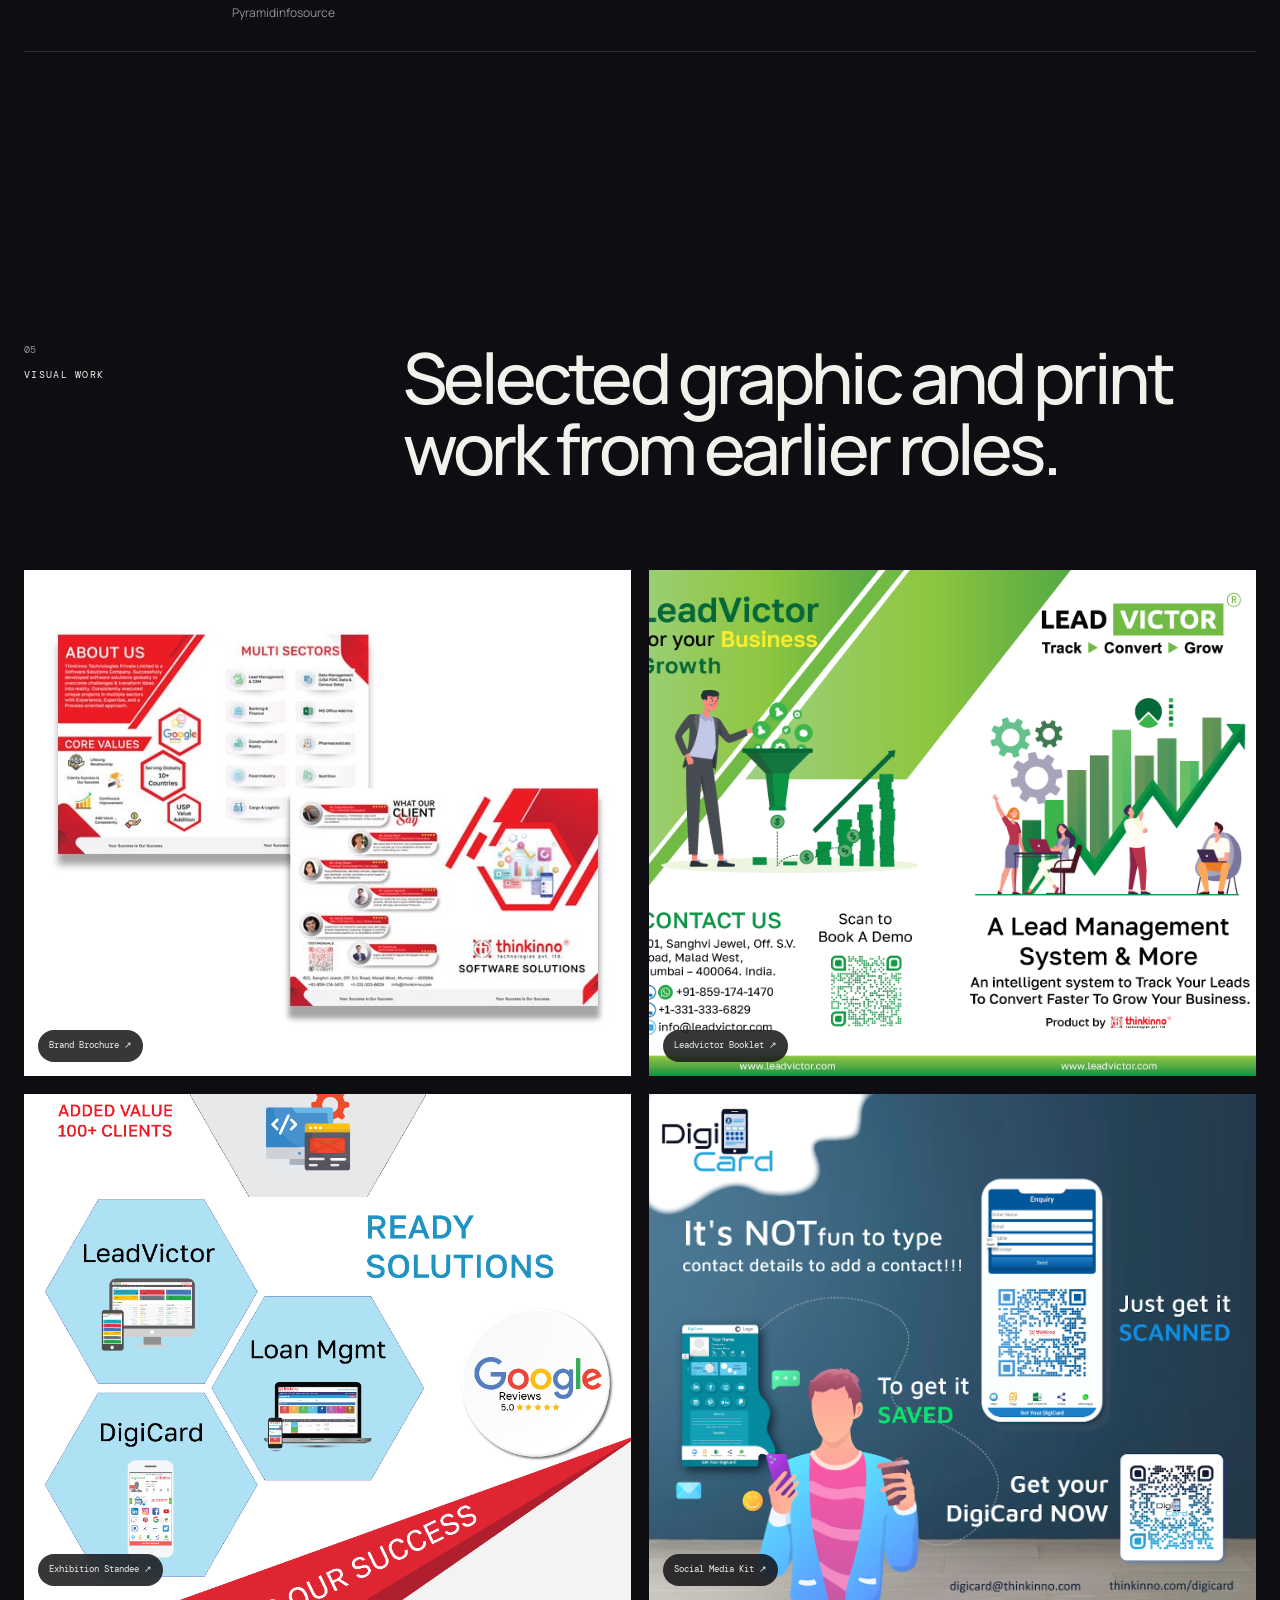
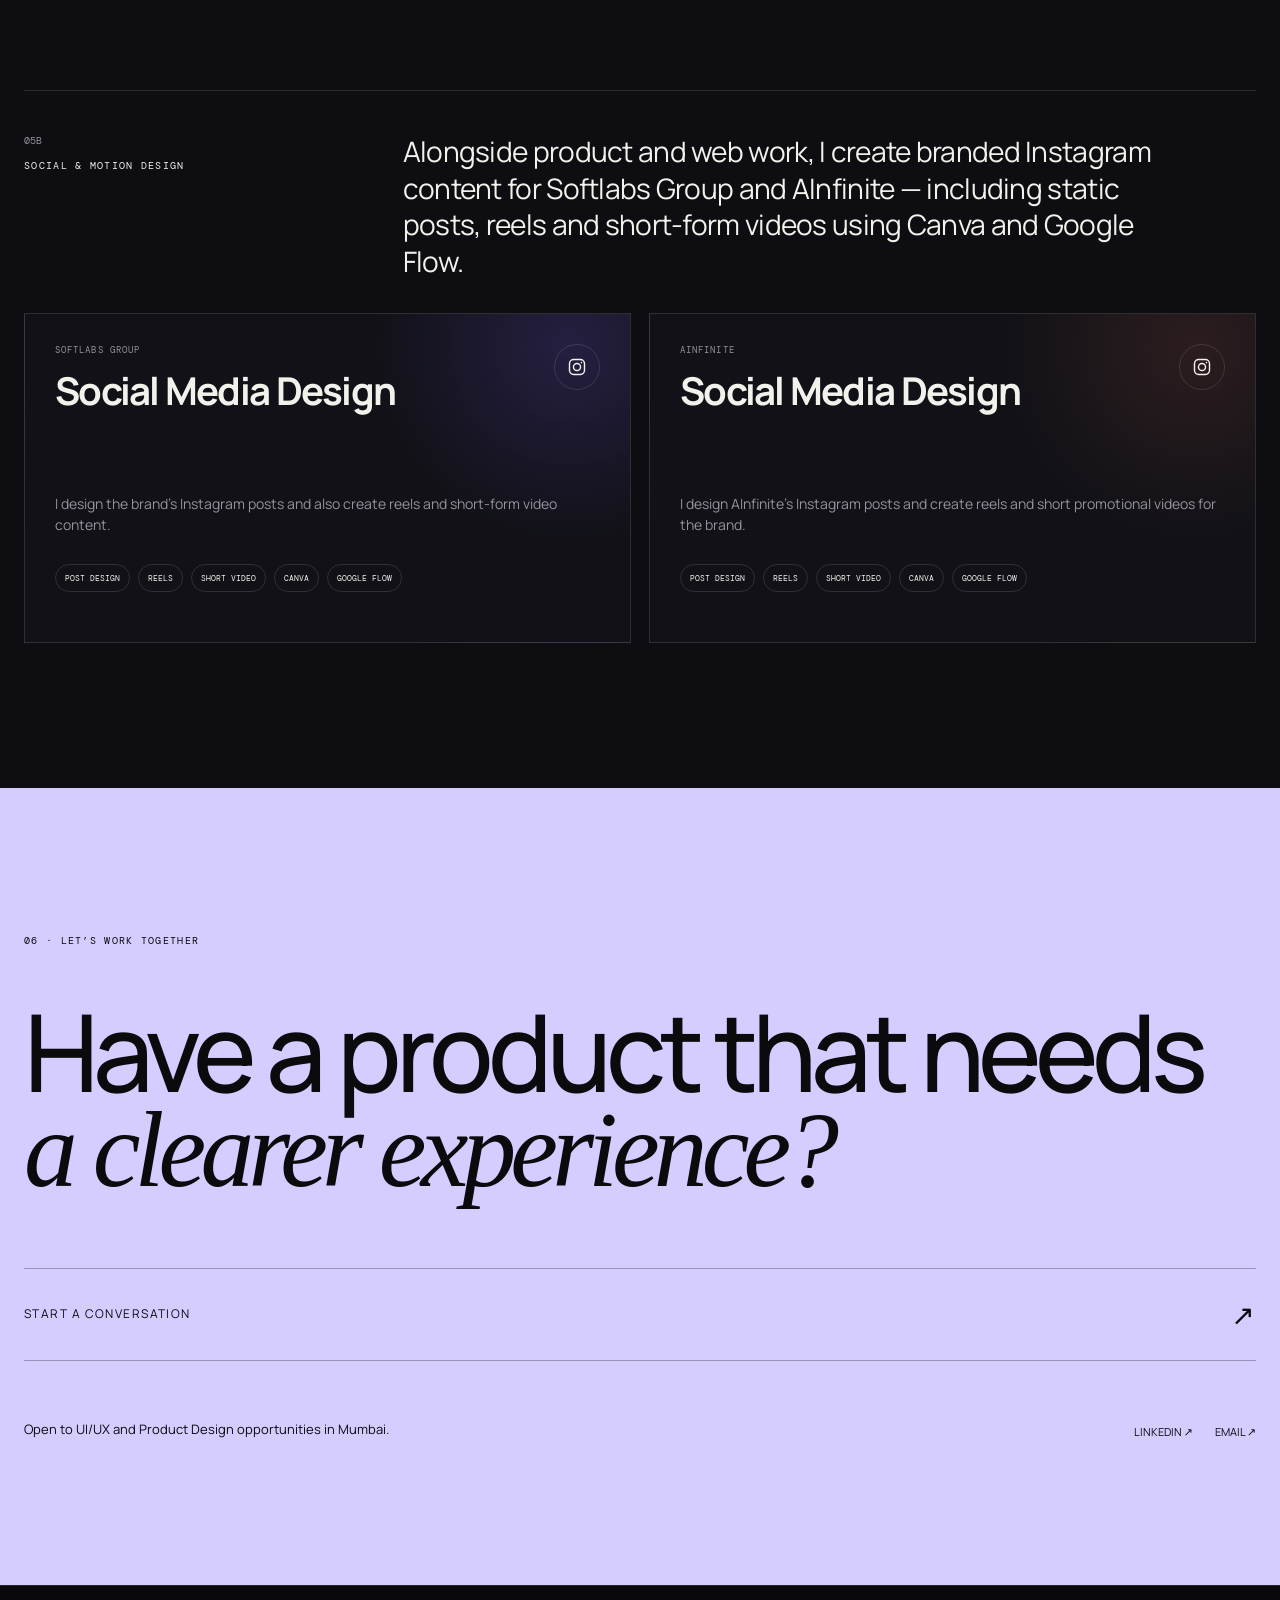
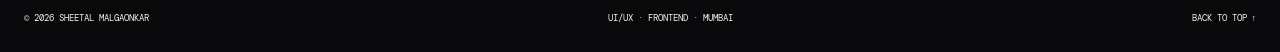
==== commit 99e9d099: "Use WebP Softlabs image in index.html" ====
--- a/index.html
+++ b/index.html
@@ -71,7 +71,7 @@
         <div class="featured-projects">
           <article class="project reveal">
             <a class="project-media tilt" href="softlabs-case-study.html">
-              <img src="assets/img/softlabs-group.png" alt="Softlabs Global website"><div class="media-shade"></div>
+              <img src="assets/img/softlabs-group.webp" alt="Softlabs Global website"><div class="media-shade"></div>
               <div class="project-label"><span>01</span><span>Featured Case Study</span></div><div class="view-pill">VIEW CASE STUDY ↗</div>
             </a>
             <div class="project-info"><div><h3>Softlabs Global</h3><p>Corporate website redesign focused on structure, responsive behaviour, visual refresh and brand consistency.</p></div><div class="tags"><span>UI/UX</span><span>WEB</span><span>RESPONSIVE</span></div></div>
--- a/assets/styles.css
+++ b/assets/styles.css
@@ -6,7 +6,10 @@
 .hero{min-height:100svh;position:relative;overflow:hidden;padding:145px 0 42px;display:flex;align-items:flex-end}.hero-grid-bg{position:absolute;inset:0;opacity:.17;background-image:linear-gradient(var(--line) 1px,transparent 1px),linear-gradient(90deg,var(--line) 1px,transparent 1px);background-size:8vw 8vw;mask-image:linear-gradient(to bottom,black,transparent 92%)}.hero-orb,.contact-orb{position:absolute;border-radius:50%;filter:blur(50px);pointer-events:none}.orb-one{width:420px;height:420px;background:rgba(123,97,255,.23);right:-8%;top:5%}.orb-two{width:320px;height:320px;background:rgba(224,111,79,.12);left:-7%;bottom:6%}.hero-inner{position:relative;z-index:2}.hero-meta{display:flex;justify-content:space-between;font-family:"DM Mono",monospace;font-size:10px;letter-spacing:.1em;margin-bottom:78px}.hero-meta p{margin:0;color:var(--muted)}.hero-title-wrap{position:relative}h1{margin:0;font-size:clamp(66px,10.5vw,158px);line-height:.79;letter-spacing:-.075em;font-weight:600;text-transform:uppercase}.line{display:block;overflow:hidden;padding-bottom:.1em}.line>span{display:block;transform:translateY(115%);animation:titleIn .9s cubic-bezier(.16,1,.3,1) forwards}.line:nth-child(2)>span{animation-delay:.08s}.line:nth-child(3)>span{animation-delay:.16s}.line:nth-child(4)>span{animation-delay:.24s}@keyframes titleIn{to{transform:none}}.line.outline{color:transparent;-webkit-text-stroke:1px rgba(255,255,255,.58)}.line.right{text-align:right}.line.accent{color:var(--accent)}.hero-stamp{position:absolute;right:3%;top:13%;width:128px;height:128px;border-radius:50%;border:1px solid var(--line);background:rgba(255,255,255,.04);backdrop-filter:blur(8px);display:grid;place-items:center}.stamp-copy{font-family:"DM Mono",monospace;font-size:8px;position:absolute;inset:14px;animation:spin 14s linear infinite;text-align:center}.hero-stamp b{font-size:28px;color:var(--accent)}@keyframes spin{to{transform:rotate(360deg)}}.hero-bottom{display:grid;grid-template-columns:1fr auto;gap:50px;align-items:end;padding-top:24px;margin-top:56px;border-top:1px solid var(--line)}.hero-bottom p{margin:0;max-width:700px;color:var(--muted);font-size:15px}.hero-cta{display:flex;align-items:center;gap:18px;text-transform:uppercase;font-size:11px}.hero-cta b{width:38px;height:38px;border:1px solid var(--line);border-radius:50%;display:grid;place-items:center;color:var(--accent)}
 .ticker{border-block:1px solid var(--line);overflow:hidden;padding:16px 0;background:#101016}.ticker-track{display:flex;width:max-content;gap:25px;align-items:center;animation:ticker 28s linear infinite;font-size:11px;letter-spacing:.12em}.ticker-track b{color:var(--accent)}@keyframes ticker{to{transform:translateX(-50%)}}
 .section{padding:145px 0;position:relative}.section-head{display:grid;grid-template-columns:.55fr 1.45fr;gap:55px;margin-bottom:85px}.section-index{display:block;font-family:"DM Mono";font-size:10px;color:var(--muted);margin-bottom:10px}.eyebrow{font-family:"DM Mono",monospace;font-size:10px;letter-spacing:.13em;text-transform:uppercase;margin:0}.section-head h2,.about h2,.contact h2{font-size:clamp(44px,5.5vw,78px);line-height:1.02;letter-spacing:-.055em;margin:0;font-weight:500}.about h2 em,.contact h2 em{font-family:Georgia,serif;font-weight:400}
-.featured-projects{display:grid;gap:120px}.project-media{height:min(72vw,760px);position:relative;overflow:hidden;background:#1a1a22;display:block;transform-style:preserve-3d}.project-media img{width:100%;height:100%;object-fit:cover;transition:transform .8s cubic-bezier(.16,1,.3,1)}.project-media:hover img{transform:scale(1.03)}.media-shade{position:absolute;inset:0;background:linear-gradient(to top,rgba(0,0,0,.25),transparent 45%)}.project-label{position:absolute;left:22px;top:20px;display:flex;gap:24px;font-family:"DM Mono";font-size:9px;text-transform:uppercase;background:rgba(10,10,12,.56);padding:9px 11px;border-radius:999px;backdrop-filter:blur(8px)}.view-pill{position:absolute;right:22px;bottom:22px;font-family:"DM Mono";font-size:9px;padding:10px 13px;background:#101014;border-radius:999px;opacity:0;transform:translateY(7px);transition:.25s}.project-media:hover .view-pill{opacity:1;transform:none}.view-pill.static{opacity:1;transform:none;background:rgba(16,16,20,.84);backdrop-filter:blur(8px)}.project-info{display:grid;grid-template-columns:1.5fr .5fr;gap:40px;padding-top:24px}.project-info h3{font-size:clamp(27px,3vw,40px);letter-spacing:-.04em;margin:0 0 8px}.project-info p{margin:0;color:var(--muted);max-width:680px}.tags{display:flex;justify-content:flex-end;align-items:flex-start;gap:8px;flex-wrap:wrap}.tags span{font-family:"DM Mono";font-size:8px;border:1px solid var(--line);border-radius:999px;padding:7px 9px}.tone-violet{background:#29243f}.tone-blue{background:#1a3144}.tone-coral{background:#4a2924}.tone-green{background:#25392f}
+.featured-projects{display:grid;gap:120px}.project-media{height:min(72vw,760px);position:relative;overflow:hidden;background:radial-gradient(circle at 50% 35%,rgba(123,97,255,.12),transparent 38%),linear-gradient(145deg,#17171f 0%,#101016 100%);display:flex;align-items:center;justify-content:center;transform-style:preserve-3d}.project-media img{width:100%;height:100%;object-fit:contain;padding:clamp(18px,3vw,44px);transition:transform .8s cubic-bezier(.16,1,.3,1)}.project-media:hover img{transform:scale(1.03)}.media-shade{position:absolute;inset:0;background:linear-gradient(to top,rgba(0,0,0,.25),transparent 45%)}.project-label{position:absolute;left:22px;top:20px;display:flex;gap:24px;font-family:"DM Mono";font-size:9px;text-transform:uppercase;background:rgba(10,10,12,.56);padding:9px 11px;border-radius:999px;backdrop-filter:blur(8px)}.view-pill{position:absolute;right:22px;bottom:22px;font-family:"DM Mono";font-size:9px;padding:10px 13px;background:#101014;border-radius:999px;opacity:0;transform:translateY(7px);transition:.25s}.project-media:hover .view-pill{opacity:1;transform:none}.view-pill.static{opacity:1;transform:none;background:rgba(16,16,20,.84);backdrop-filter:blur(8px)}.project-info{display:grid;grid-template-columns:1.5fr .5fr;gap:40px;padding-top:24px}.project-info h3{font-size:clamp(27px,3vw,40px);letter-spacing:-.04em;margin:0 0 8px}.project-info p{margin:0;color:var(--muted);max-width:680px}.tags{display:flex;justify-content:flex-end;align-items:flex-start;gap:8px;flex-wrap:wrap}.tags span{font-family:"DM Mono";font-size:8px;border:1px solid var(--line);border-radius:999px;padding:7px 9px}.tone-violet{background:radial-gradient(circle at 50% 35%,rgba(123,97,255,.18),transparent 40%),linear-gradient(145deg,#181720,#101016)}
+.tone-blue{background:radial-gradient(circle at 50% 35%,rgba(86,168,255,.14),transparent 40%),linear-gradient(145deg,#151a21,#101016)}
+.tone-coral{background:radial-gradient(circle at 50% 35%,rgba(233,127,97,.12),transparent 40%),linear-gradient(145deg,#1b1718,#101016)}
+.tone-green{background:radial-gradient(circle at 50% 35%,rgba(104,185,144,.12),transparent 40%),linear-gradient(145deg,#151a18,#101016)}
 .archive{margin-top:140px;padding-top:40px;border-top:1px solid var(--line)}.archive-title{display:flex;gap:18px;align-items:flex-start;margin-bottom:35px}.archive-grid{display:grid;grid-template-columns:repeat(3,1fr);gap:18px}.mini-project{border:1px solid var(--line);padding:12px;background:#111117}.mini-img{aspect-ratio:4/3;overflow:hidden;background:#181820}.mini-img img{width:100%;height:100%;object-fit:cover;transition:.5s}.mini-project:hover img{transform:scale(1.05)}.mini-project h4{margin:15px 0 3px;font-size:17px}.mini-project p{margin:0;color:var(--muted);font-size:12px}
 .statement{background:var(--paper);color:#111;min-height:84vh;display:flex;align-items:center}.statement .eyebrow{margin-bottom:48px}.statement-copy{margin:0;max-width:1150px;font-size:clamp(52px,8.2vw,118px);line-height:.85;letter-spacing:-.07em;font-weight:600}.word{display:inline-block;opacity:.16;transition:opacity .35s}.word.visible{opacity:1}.word.muted{font-family:Georgia,serif;font-style:italic;font-weight:400;color:#aaa69d}.word.accent-word{color:var(--accent)}
 .about{background:#0f0f15}.about-grid{display:grid;grid-template-columns:.85fr 1.15fr;gap:110px}.about-title{position:sticky;top:130px;align-self:start}.about-content .lead{font-size:clamp(29px,3.5vw,50px);line-height:1.13;letter-spacing:-.04em;margin:0 0 44px}.about-content>p:not(.lead){font-size:16px;color:var(--muted);max-width:680px;margin-bottom:65px}.capability-list{border-top:1px solid var(--line)}.capability{display:grid;grid-template-columns:50px 1fr 30px;gap:18px;padding:26px 0;border-bottom:1px solid var(--line)}.capability>span{font-family:"DM Mono";font-size:9px;color:var(--muted)}.capability h3{margin:0 0 6px;font-size:22px}.capability p{margin:0;color:var(--muted);font-size:13px}.capability b{color:var(--accent);font-weight:400}
@@ -17,4 +20,22 @@
 .reveal{opacity:1;transform:none}.motion-ready .reveal{opacity:0;transform:translateY(28px);transition:opacity .8s cubic-bezier(.16,1,.3,1),transform .8s cubic-bezier(.16,1,.3,1)}.motion-ready .reveal.visible{opacity:1;transform:none}
 @media(max-width:900px){.cursor-dot,.cursor-ring{display:none}.nav{grid-template-columns:1fr auto}.nav-links,.status{display:none}.menu-btn{display:block}.nav-links.open{display:flex;position:fixed;inset:0;background:#0d0d12;padding:140px 24px 40px;flex-direction:column;gap:20px;font-size:34px;letter-spacing:-.03em;z-index:-1}.hero{min-height:900px}.hero-meta{display:block}.hero-meta p+p{margin-top:8px}.hero-stamp{display:none}.hero-bottom{grid-template-columns:1fr;gap:28px}.section{padding:110px 0}.section-head,.about-grid{grid-template-columns:1fr;gap:40px}.section-head{margin-bottom:60px}.about-title{position:relative;top:auto}.project-media{height:76vw;min-height:500px}.project-info{grid-template-columns:1fr}.tags{justify-content:flex-start}.archive-grid{grid-template-columns:1fr 1fr}.exp-row{grid-template-columns:130px 1fr 28px}.location{display:none}.visual-grid{grid-template-columns:1fr}}
 @media(max-width:600px){.shell{width:min(100% - 28px,var(--max))}.nav{height:72px}.brand-text{display:none}.hero{min-height:790px;padding-top:110px}h1{font-size:clamp(52px,15vw,76px)}.section{padding:88px 0}.section-head h2,.about h2{font-size:42px}.project-media{height:520px}.archive-grid{grid-template-columns:1fr}.statement-copy{font-size:50px}.about-content .lead{font-size:30px}.capability{grid-template-columns:36px 1fr 20px}.exp-row{grid-template-columns:1fr 28px;gap:8px}.exp-row .year{grid-column:1/-1}.exp-row>div{grid-column:1}.exp-row b{grid-column:2;grid-row:2}.contact{min-height:760px}.contact h2{font-size:52px}.contact-foot{display:block}.contact-foot div{margin-top:28px}.footer-inner{flex-direction:column}}
-@media(prefers-reduced-motion:reduce){html{scroll-behavior:auto}*,*::before,*::after{animation-duration:.001ms!important;animation-iteration-count:1!important;transition-duration:.001ms!important}.reveal{opacity:1;transform:none}.word{opacity:1}}+@media(prefers-reduced-motion:reduce){html{scroll-behavior:auto}*,*::before,*::after{animation-duration:.001ms!important;animation-iteration-count:1!important;transition-duration:.001ms!important}.reveal{opacity:1;transform:none}.word{opacity:1}}
+.social-motion{margin-top:90px;padding-top:42px;border-top:1px solid var(--line)}
+.social-motion-head{display:grid;grid-template-columns:.55fr 1.45fr;gap:55px;align-items:start;margin-bottom:34px}
+.social-motion-head>p{margin:0;max-width:760px;font-size:clamp(20px,2.2vw,30px);line-height:1.3;letter-spacing:-.025em;color:var(--text)}
+.social-brand-grid{display:grid;grid-template-columns:repeat(2,1fr);gap:18px}
+.social-brand-card{position:relative;min-height:330px;padding:30px;border:1px solid var(--line);background:radial-gradient(circle at 90% 10%,rgba(123,97,255,.18),transparent 32%),#111117;overflow:hidden}
+.social-brand-card:nth-child(2){background:radial-gradient(circle at 90% 10%,rgba(224,111,79,.13),transparent 32%),#111117}
+.social-brand-top{display:flex;justify-content:space-between;gap:30px;align-items:flex-start}
+.social-label{display:block;font-family:"DM Mono",monospace;font-size:9px;letter-spacing:.12em;color:var(--muted)}
+.social-brand-card h3{margin:14px 0 0;font-size:clamp(28px,3vw,42px);line-height:1;letter-spacing:-.045em}
+.social-brand-card>p{max-width:540px;margin:82px 0 28px;color:var(--muted);font-size:14px}
+.instagram-icon{flex:0 0 auto;width:46px;height:46px;border:1px solid var(--line);border-radius:50%;display:grid;place-items:center;transition:transform .25s,border-color .25s,background .25s}
+.instagram-icon:hover{transform:translateY(-3px);border-color:var(--accent);background:rgba(123,97,255,.1)}
+.instagram-icon svg{width:20px;height:20px;fill:none;stroke:currentColor;stroke-width:1.7}
+.instagram-icon .dot{fill:currentColor;stroke:none}
+.social-tags{display:flex;flex-wrap:wrap;gap:8px}
+.social-tags span{font-family:"DM Mono",monospace;font-size:8px;border:1px solid var(--line);border-radius:999px;padding:7px 9px}
+@media(max-width:900px){.social-motion-head{grid-template-columns:1fr;gap:28px}}
+@media(max-width:700px){.social-brand-grid{grid-template-columns:1fr}.social-brand-card{min-height:300px}.social-brand-card>p{margin-top:60px}}
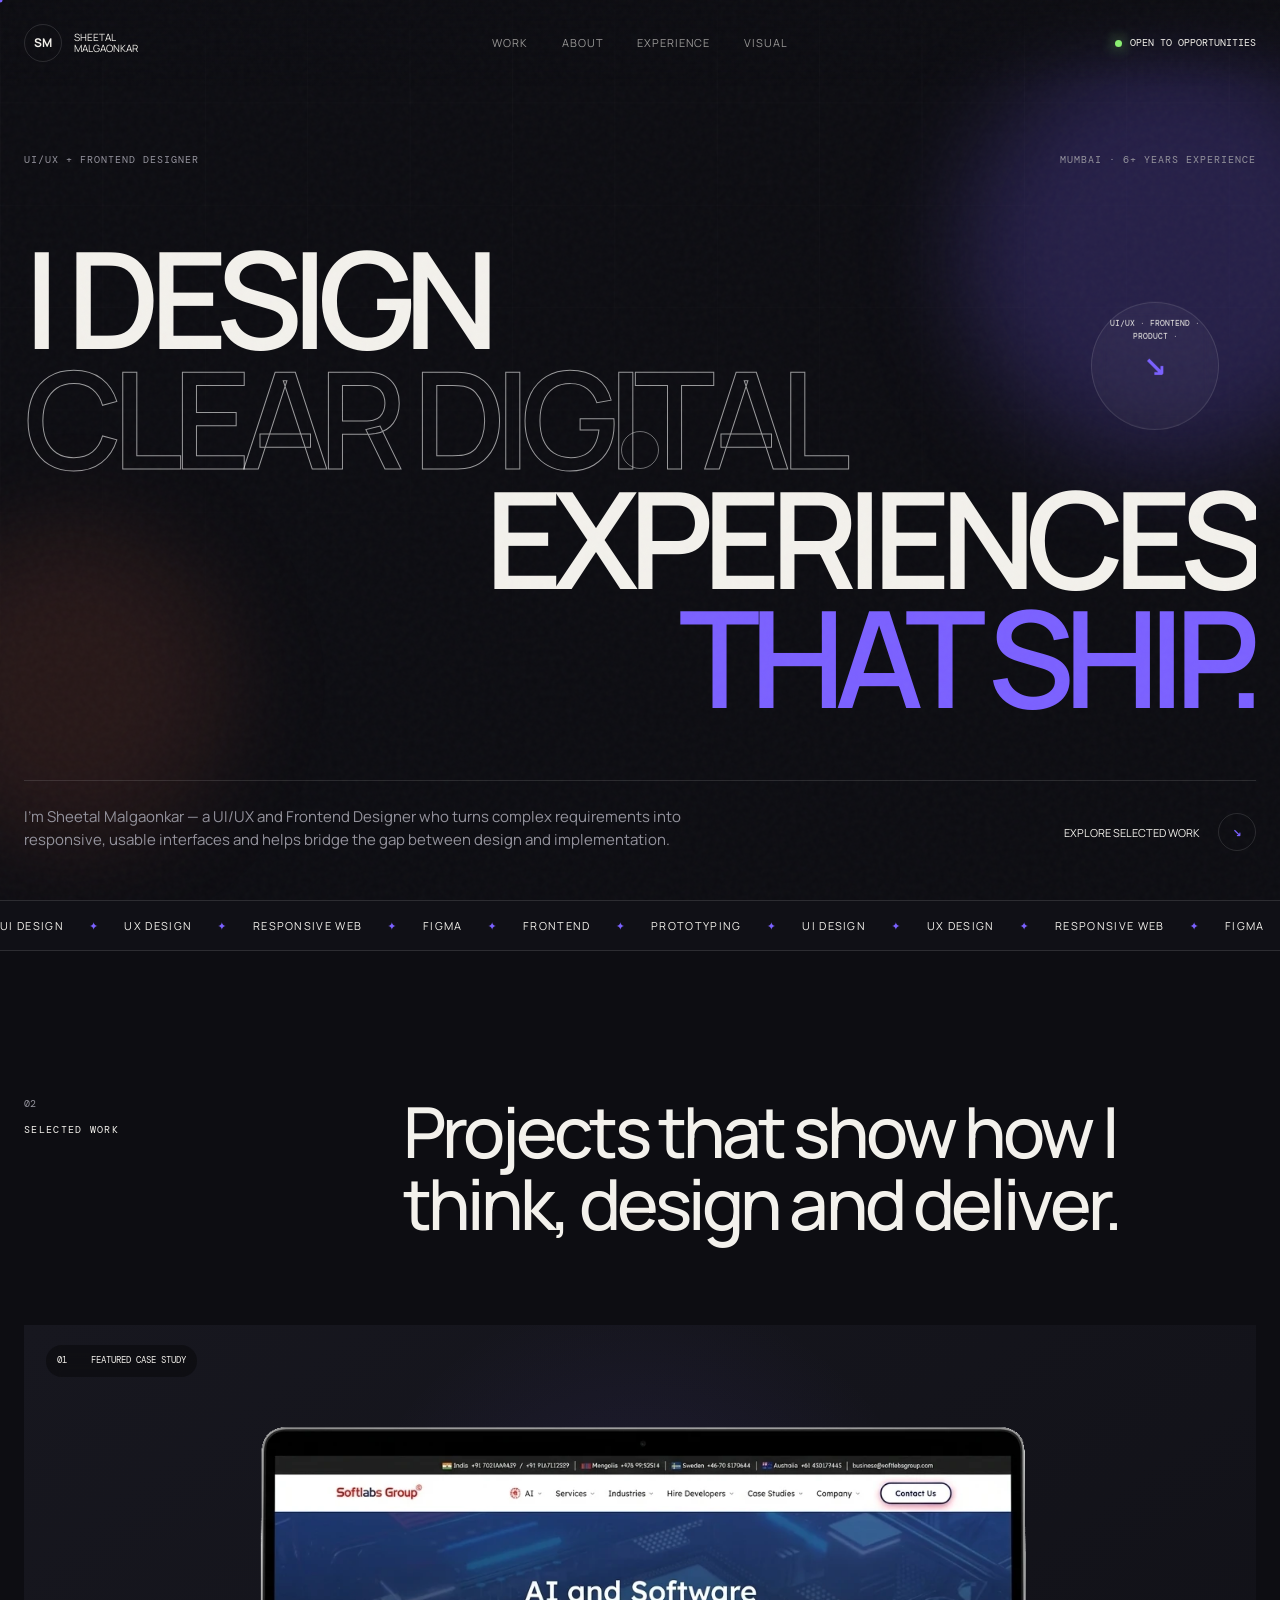
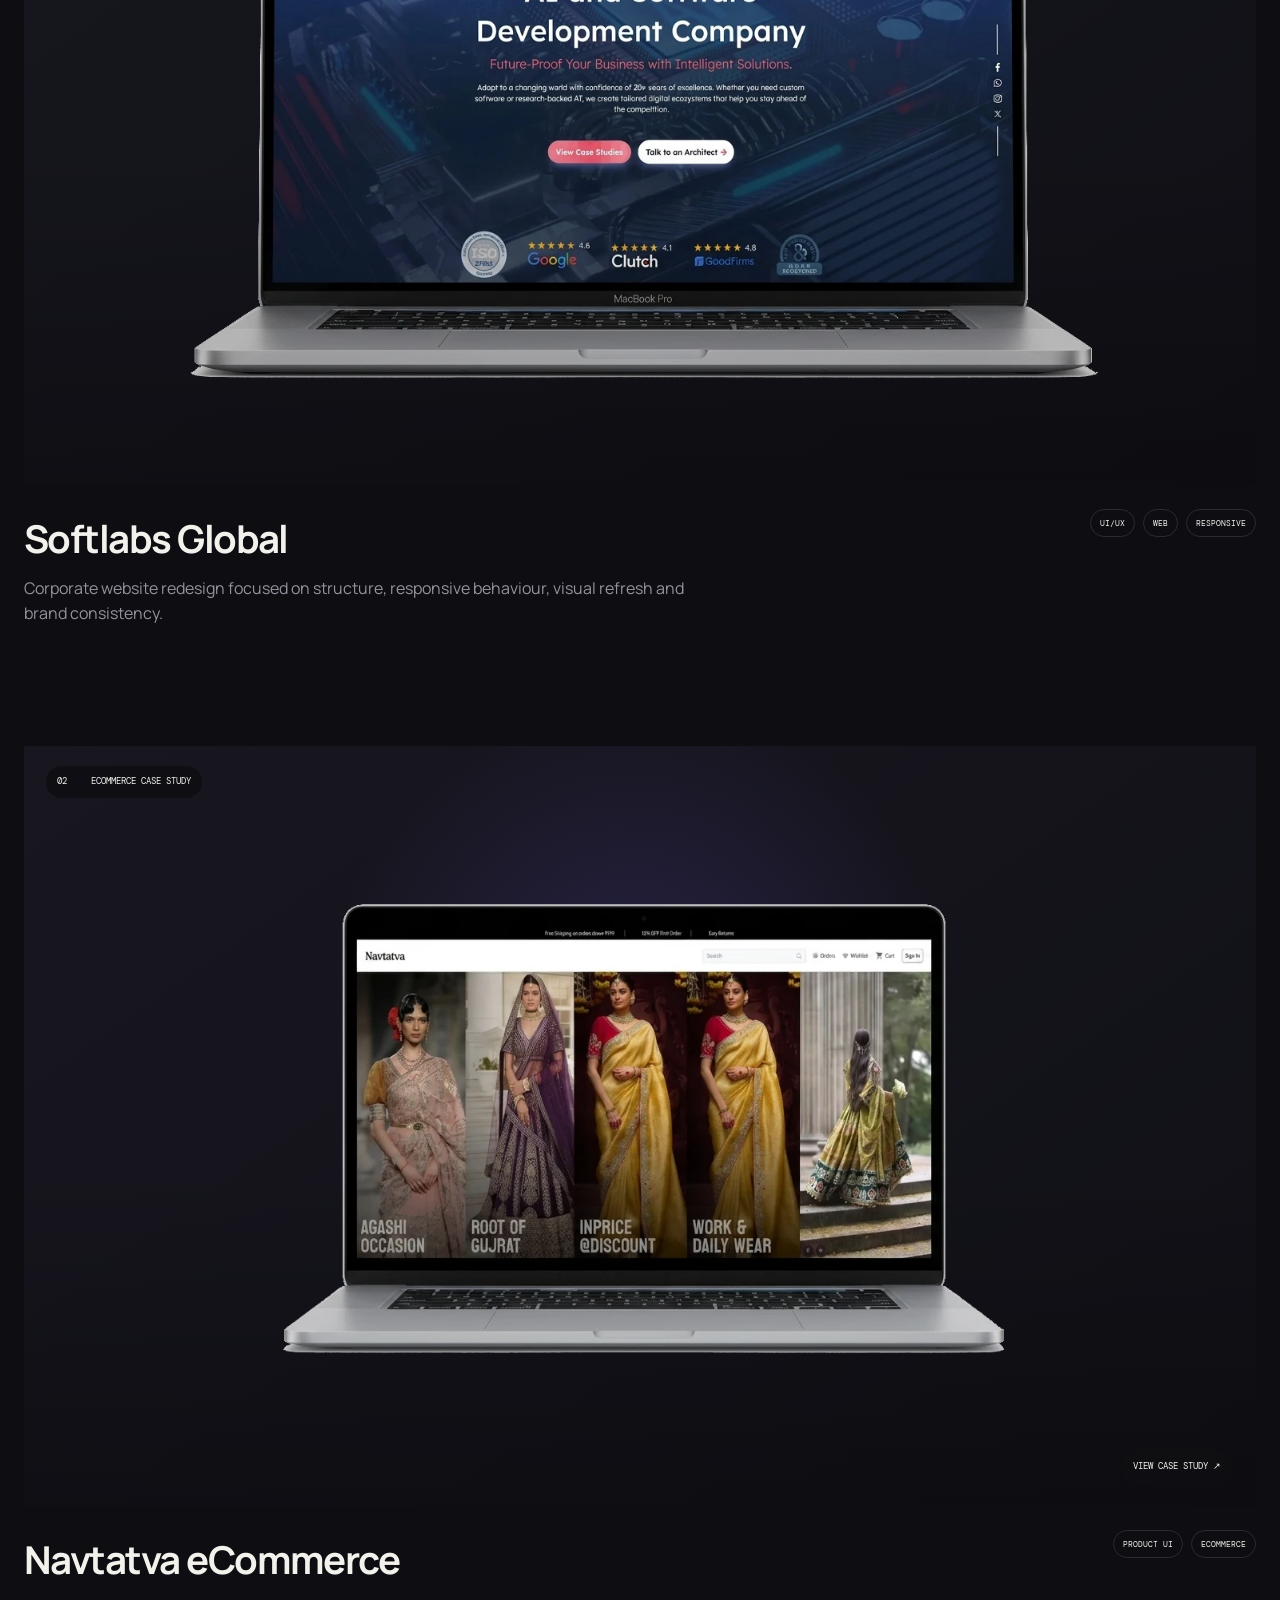
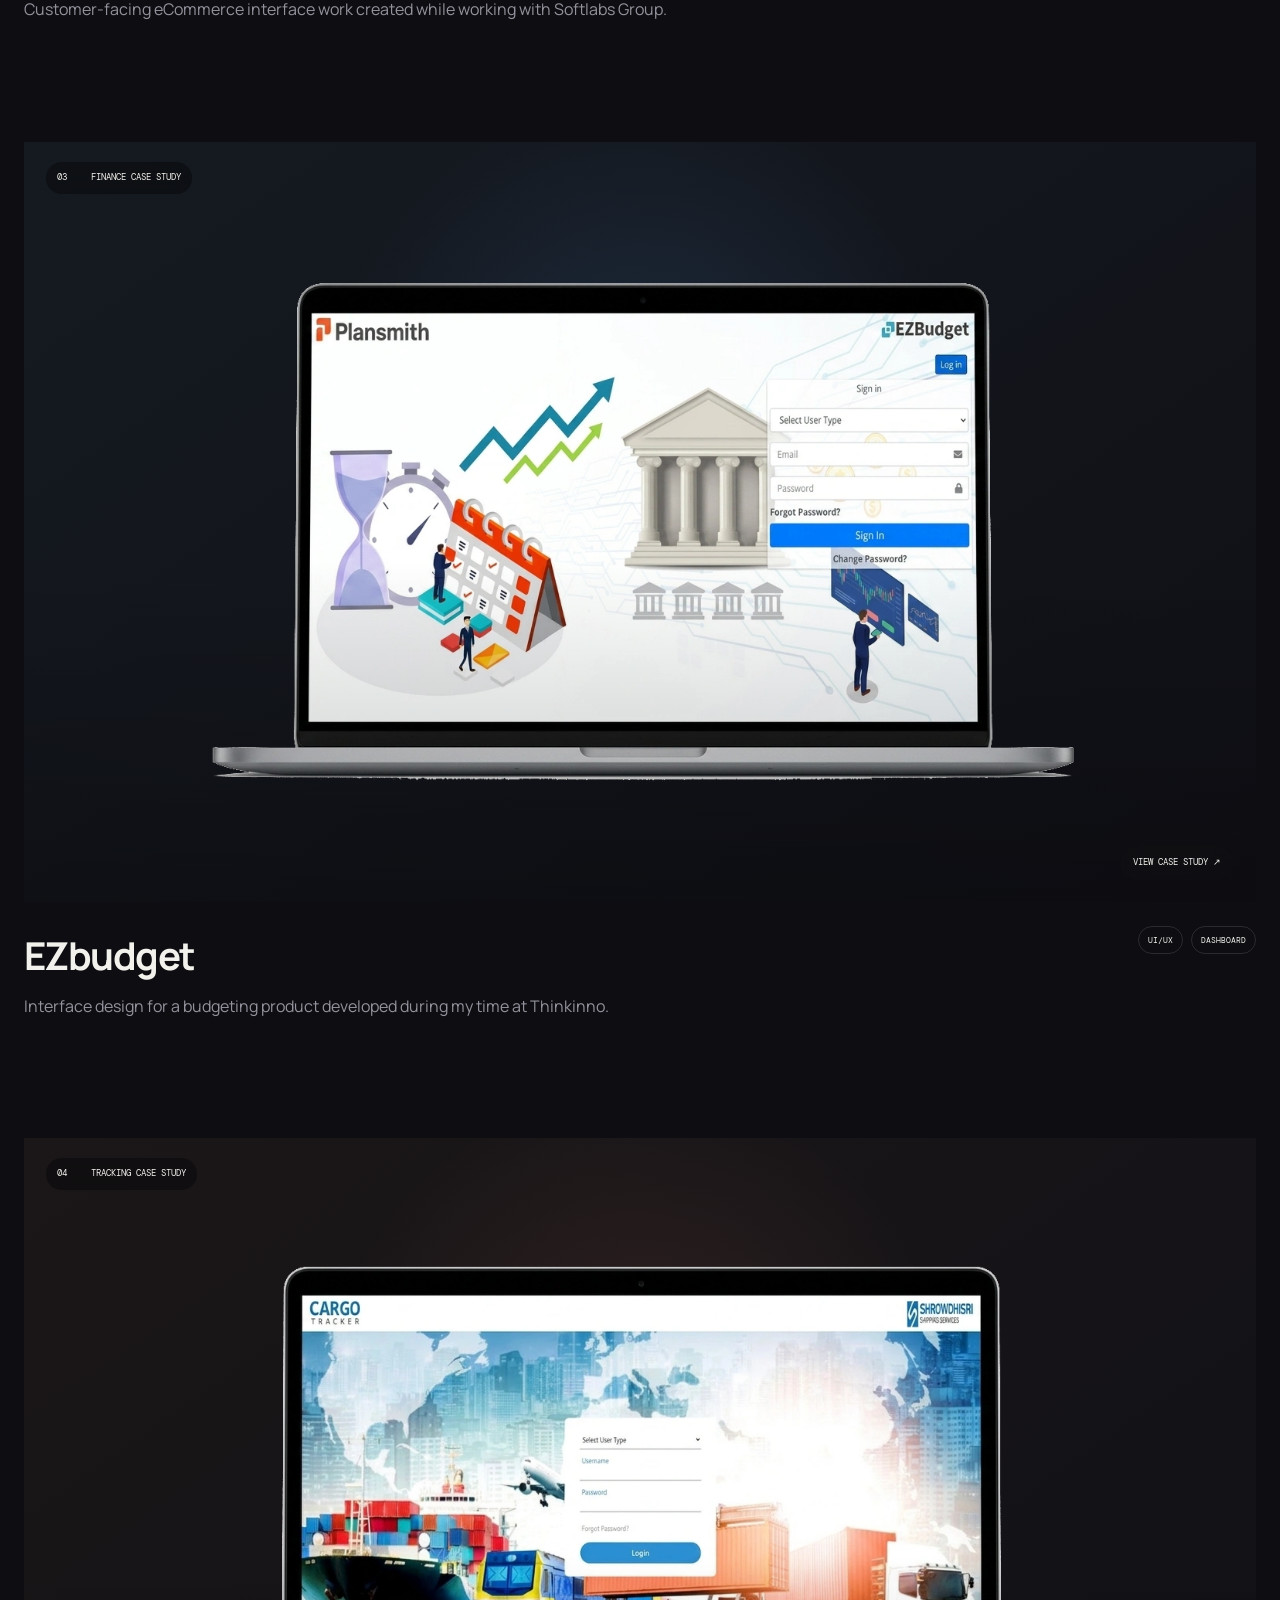
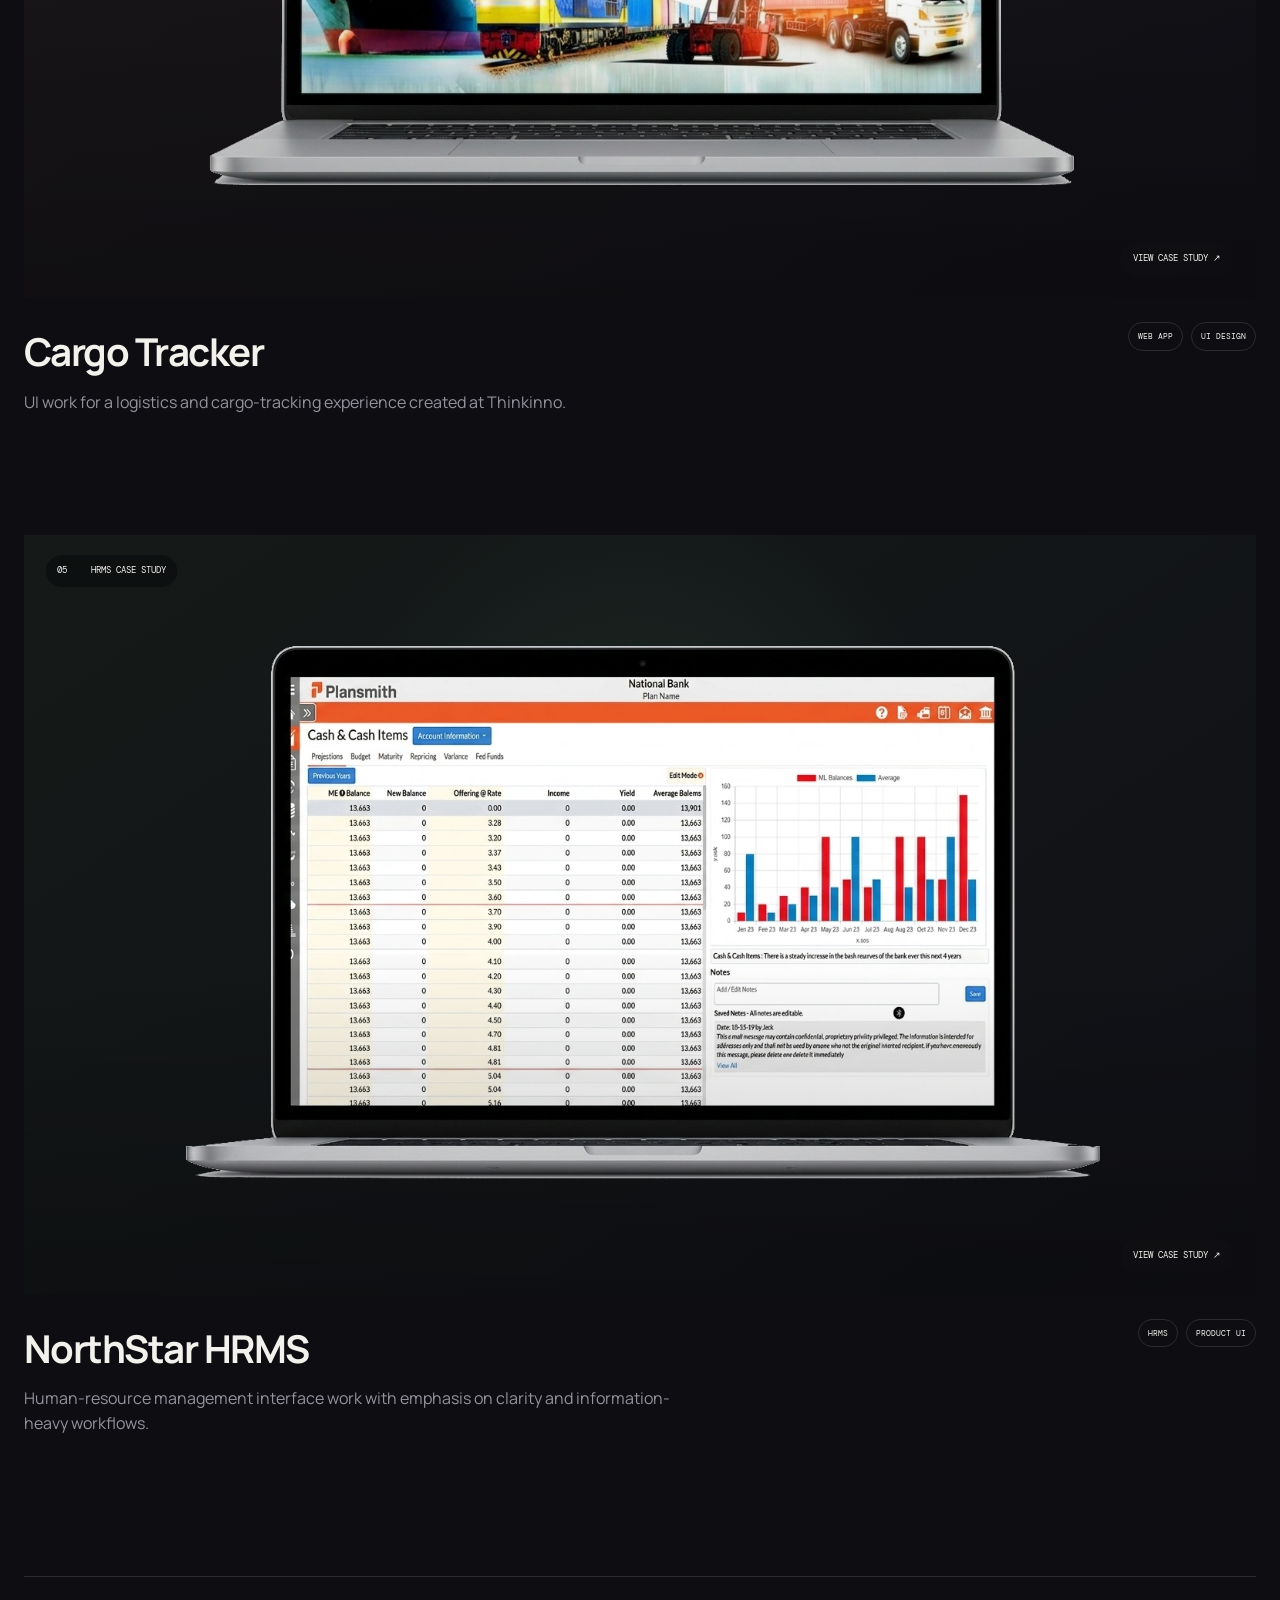
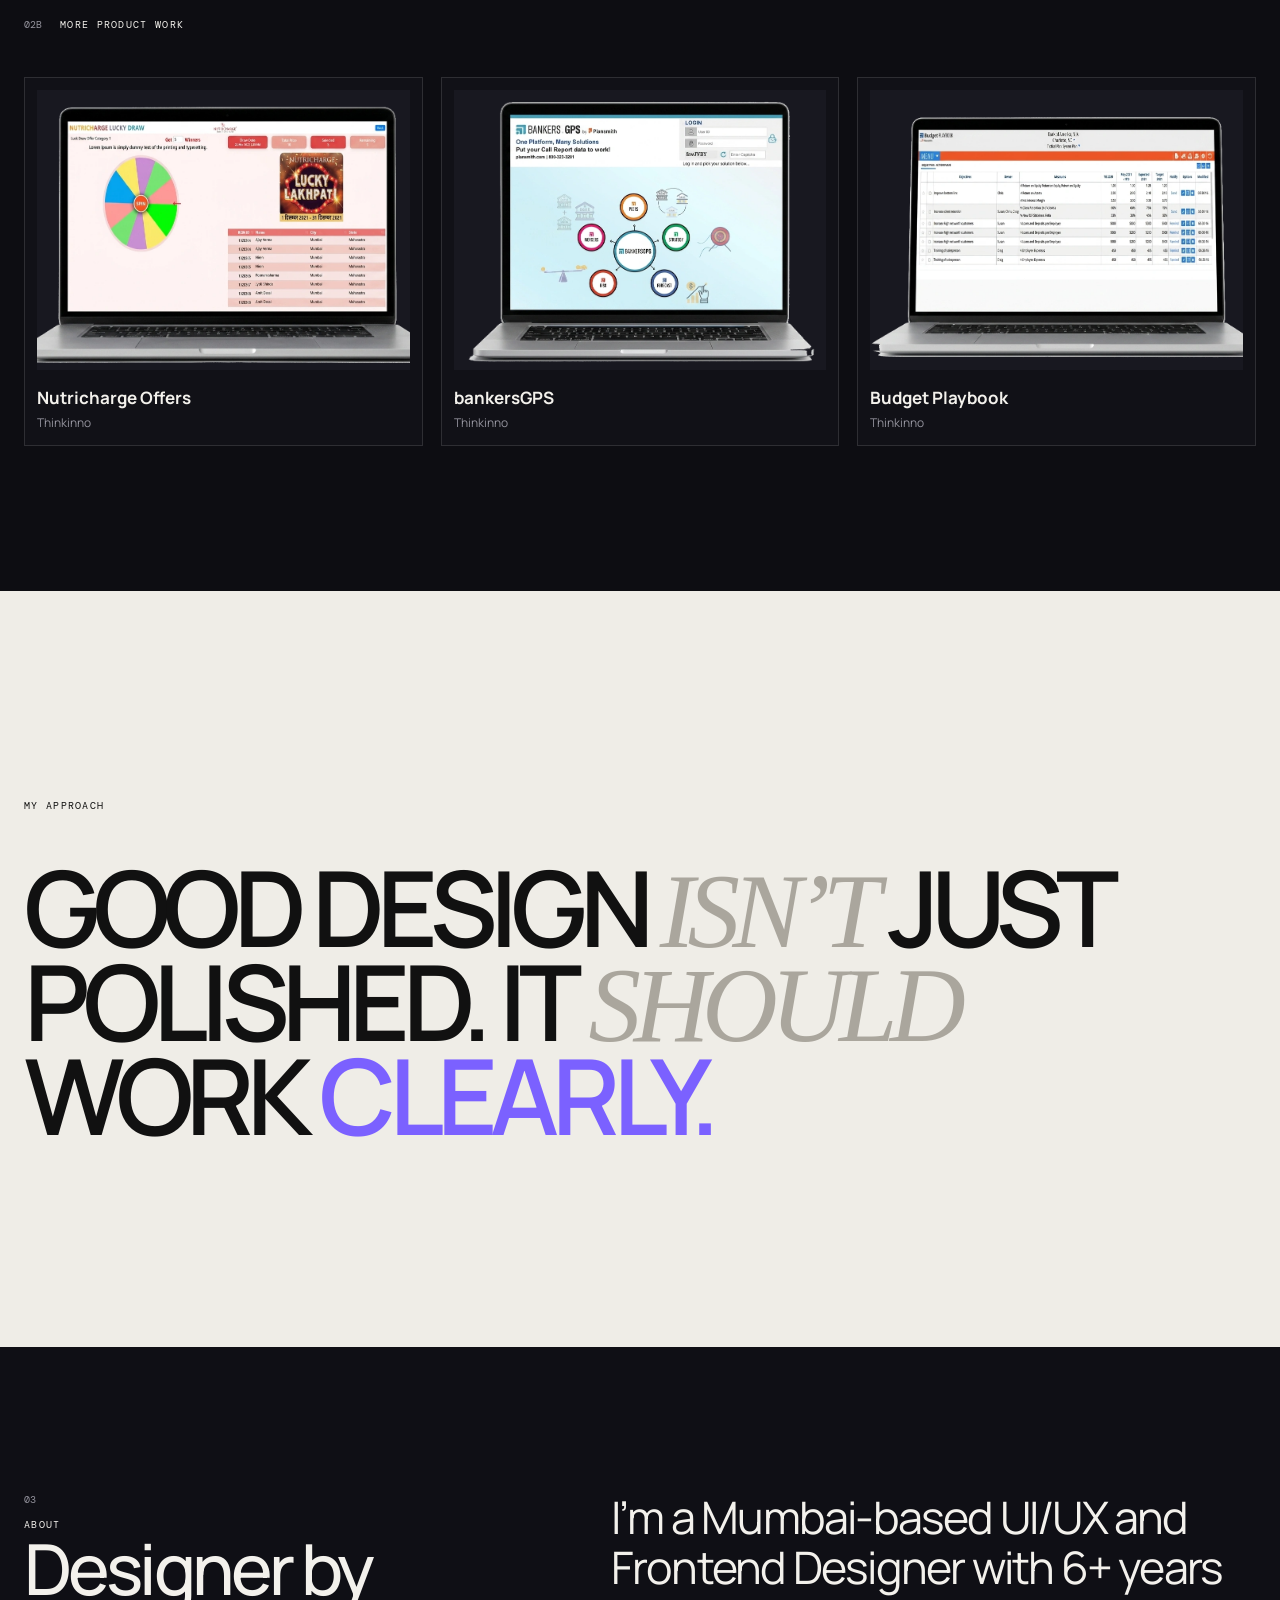
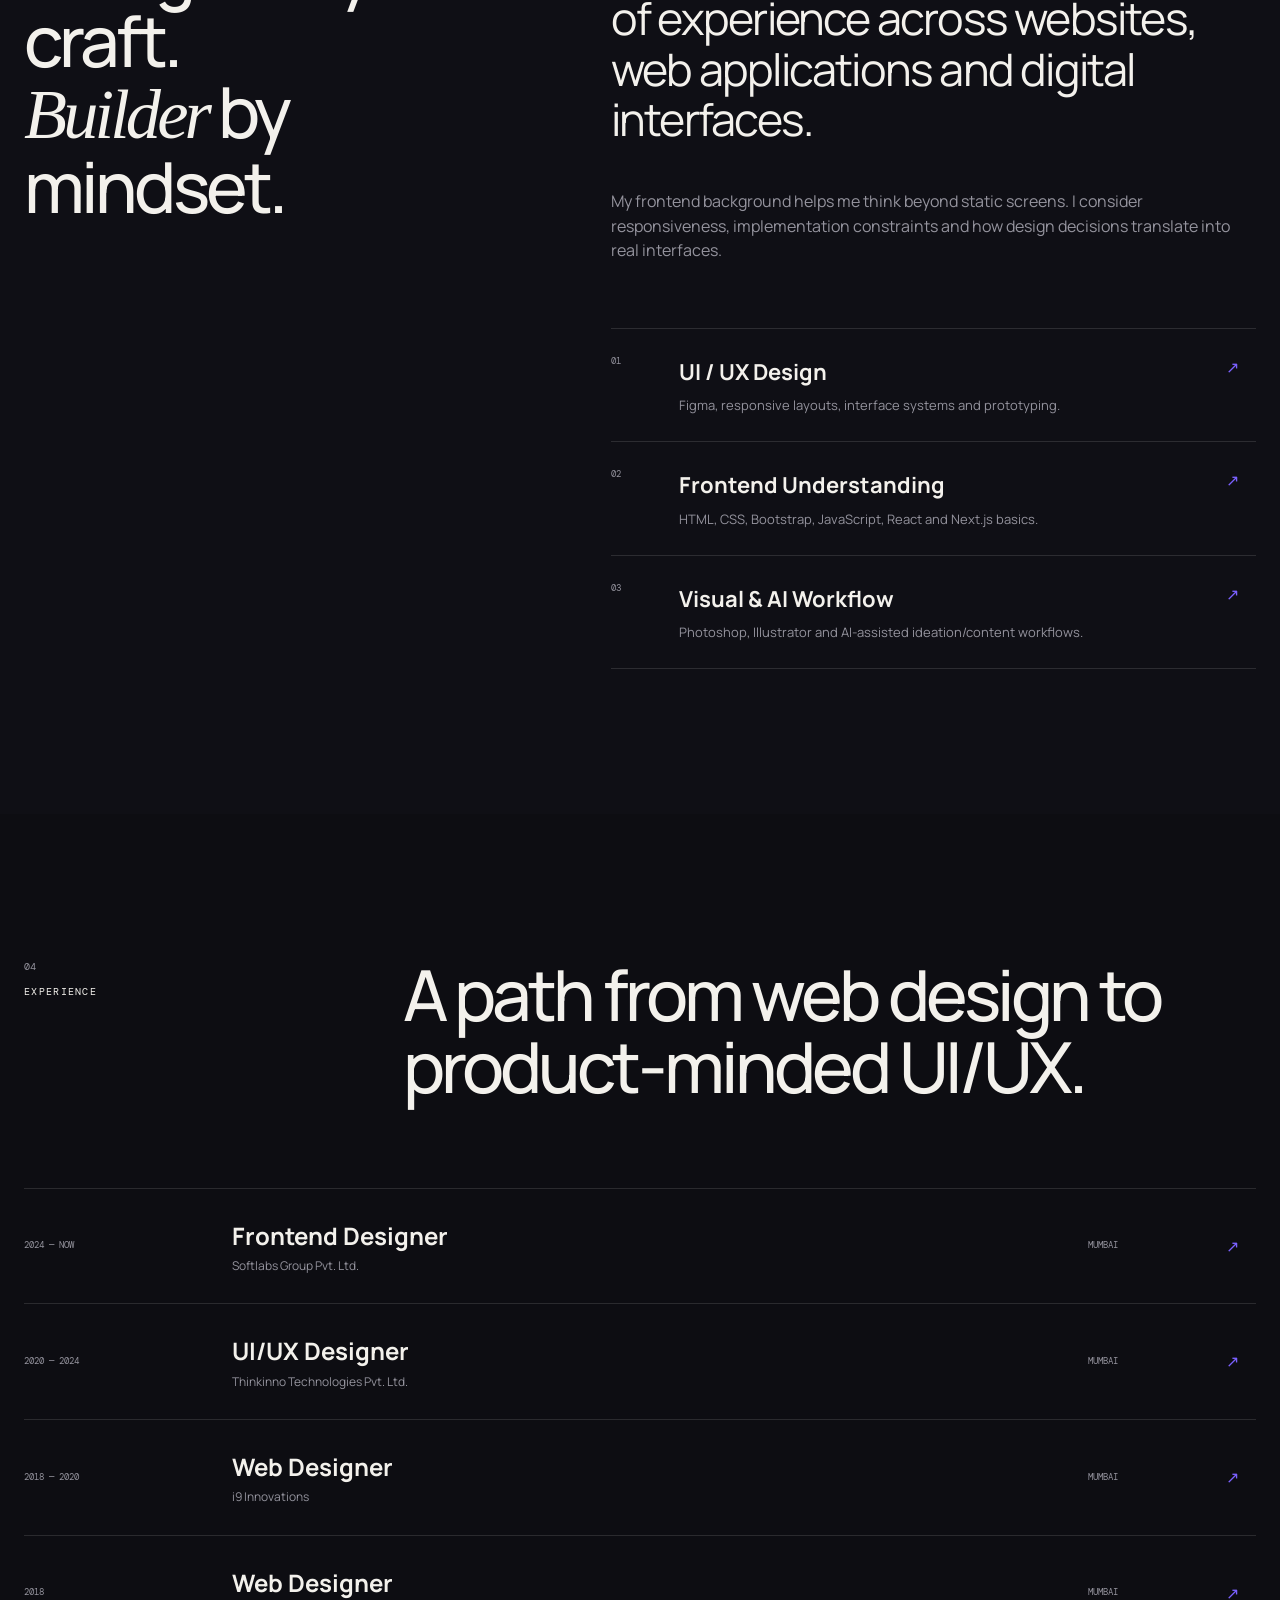
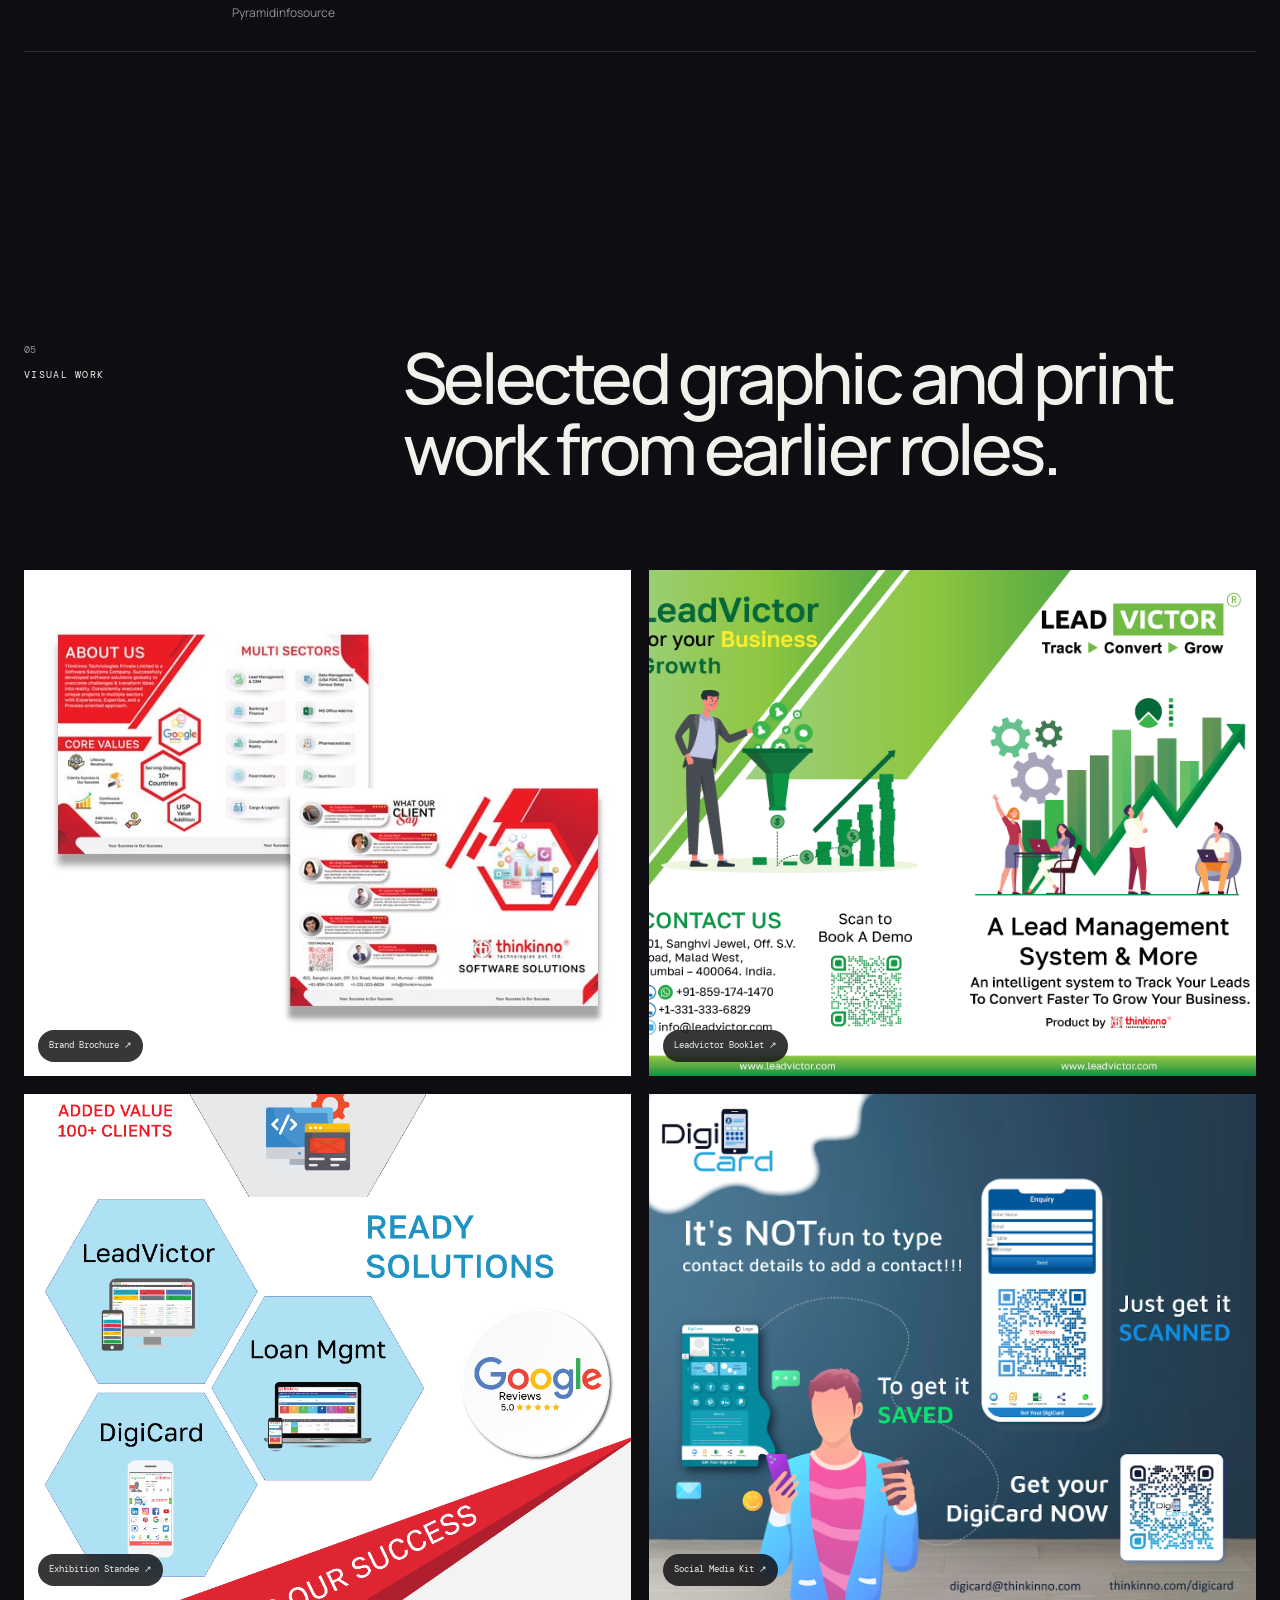
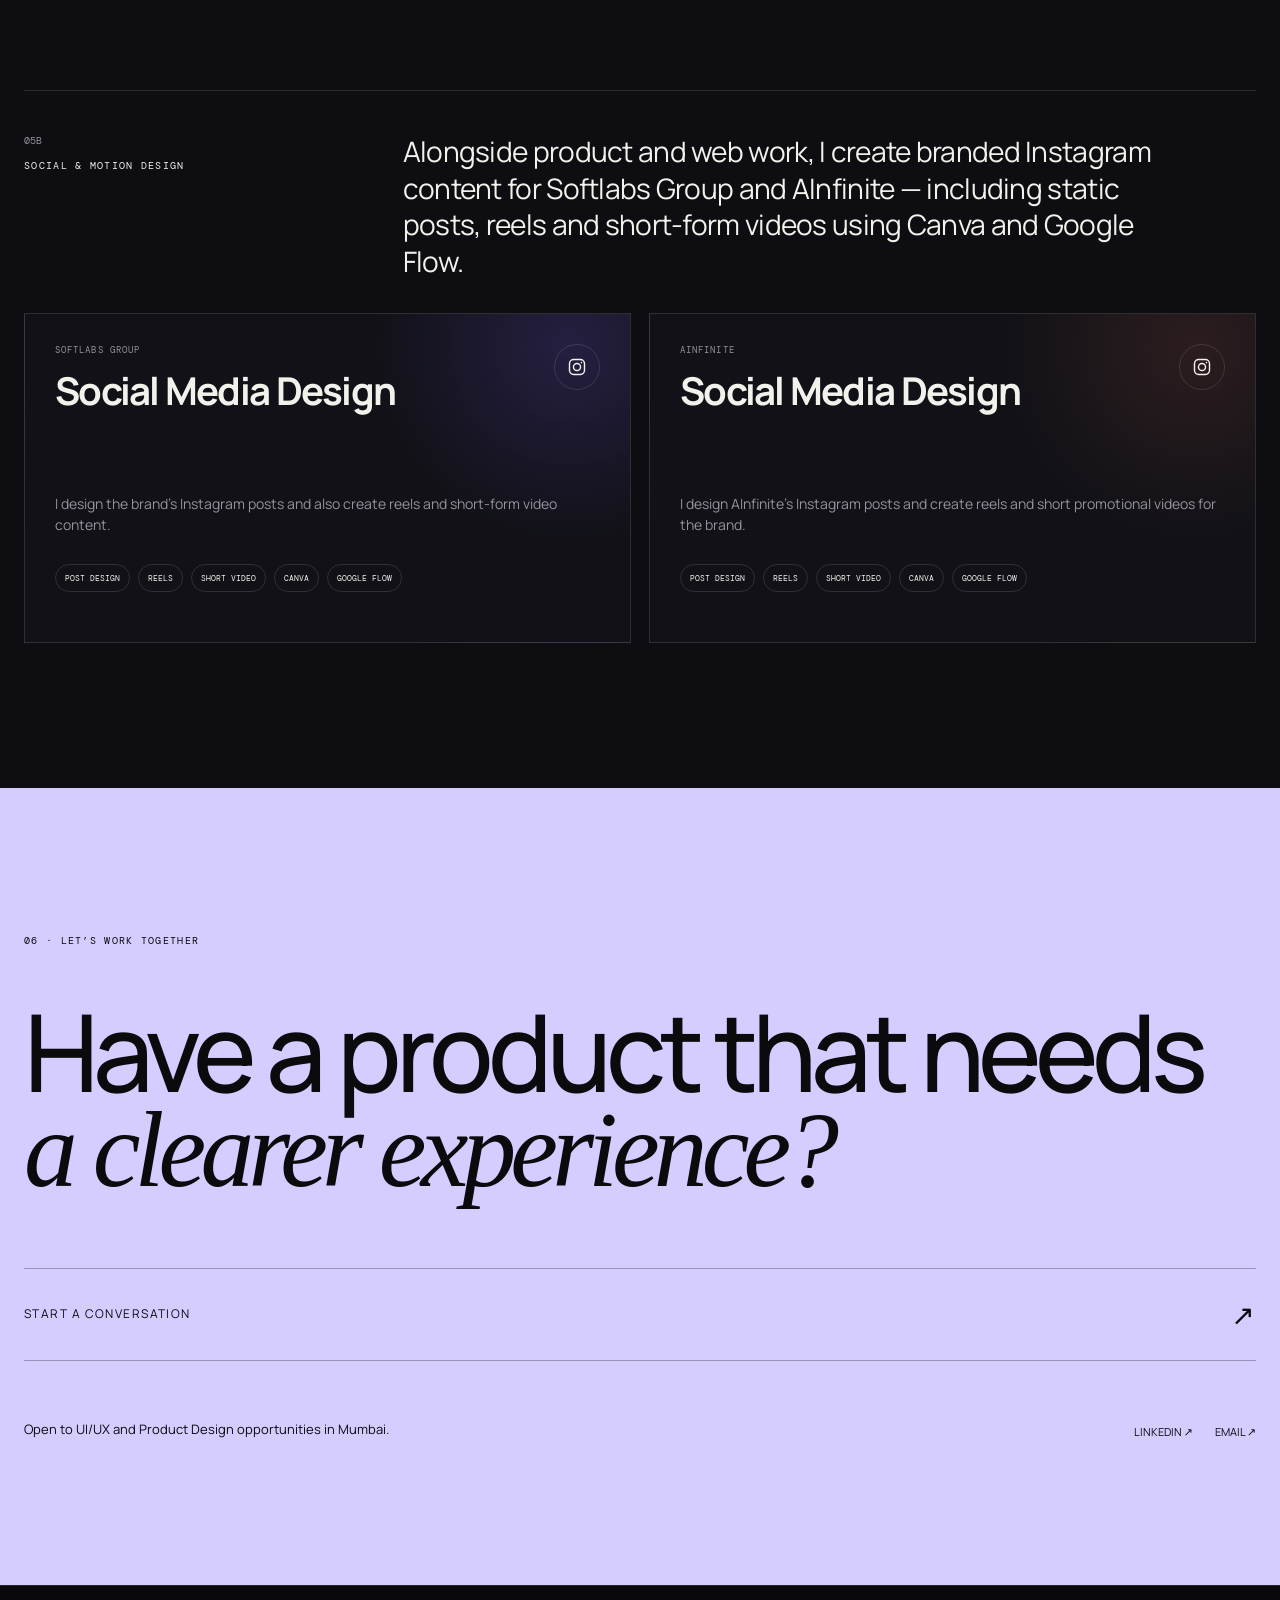
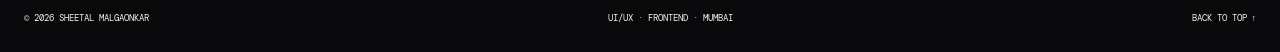
==== commit 697f814b: "Use WebP project images in index.html" ====
--- a/index.html
+++ b/index.html
@@ -79,7 +79,7 @@
 
           <article class="project reveal">
             <a class="project-media tilt tone-violet" href="navtatva-case-study.html">
-              <img src="assets/img/navtatva.png" alt="Navtatva eCommerce interface"><div class="media-shade"></div>
+              <img src="assets/img/navtatva.webp" alt="Navtatva eCommerce interface"><div class="media-shade"></div>
               <div class="project-label"><span>02</span><span>eCommerce Case Study</span></div><div class="view-pill static">VIEW CASE STUDY ↗</div>
             </a>
             <div class="project-info"><div><h3>Navtatva eCommerce</h3><p>Customer-facing eCommerce interface work created while working with Softlabs Group.</p></div><div class="tags"><span>PRODUCT UI</span><span>ECOMMERCE</span></div></div>
@@ -87,7 +87,7 @@
 
           <article class="project reveal">
             <a class="project-media tilt tone-blue" href="ezbudget-case-study.html">
-              <img src="assets/img/EZbudget.png" alt="EZbudget interface"><div class="media-shade"></div>
+              <img src="assets/img/EZbudget.webp" alt="EZbudget interface"><div class="media-shade"></div>
               <div class="project-label"><span>03</span><span>Finance Case Study</span></div><div class="view-pill static">VIEW CASE STUDY ↗</div>
             </a>
             <div class="project-info"><div><h3>EZbudget</h3><p>Interface design for a budgeting product developed during my time at Thinkinno.</p></div><div class="tags"><span>UI/UX</span><span>DASHBOARD</span></div></div>
@@ -95,7 +95,7 @@
 
           <article class="project reveal">
             <a class="project-media tilt tone-coral" href="cargo-tracker-case-study.html">
-              <img src="assets/img/cargo-tracker.png" alt="Cargo Tracker interface"><div class="media-shade"></div>
+              <img src="assets/img/cargo-tracker.webp" alt="Cargo Tracker interface"><div class="media-shade"></div>
               <div class="project-label"><span>04</span><span>Tracking Case Study</span></div><div class="view-pill static">VIEW CASE STUDY ↗</div>
             </a>
             <div class="project-info"><div><h3>Cargo Tracker</h3><p>UI work for a logistics and cargo-tracking experience created at Thinkinno.</p></div><div class="tags"><span>WEB APP</span><span>UI DESIGN</span></div></div>
@@ -103,7 +103,7 @@
 
           <article class="project reveal">
             <a class="project-media tilt tone-green" href="northstar-case-study.html">
-              <img src="assets/img/northstar.png" alt="NorthStar HRMS interface"><div class="media-shade"></div>
+              <img src="assets/img/northstar.webp" alt="NorthStar HRMS interface"><div class="media-shade"></div>
               <div class="project-label"><span>05</span><span>HRMS Case Study</span></div><div class="view-pill static">VIEW CASE STUDY ↗</div>
             </a>
             <div class="project-info"><div><h3>NorthStar HRMS</h3><p>Human-resource management interface work with emphasis on clarity and information-heavy workflows.</p></div><div class="tags"><span>HRMS</span><span>PRODUCT UI</span></div></div>
@@ -113,9 +113,9 @@
         <div class="archive reveal">
           <div class="archive-title"><span class="section-index">02B</span><p class="eyebrow">MORE PRODUCT WORK</p></div>
           <div class="archive-grid">
-            <article class="mini-project"><div class="mini-img"><img src="assets/img/Nutricharge_offers.png" alt="Nutricharge Offers"></div><div><h4>Nutricharge Offers</h4><p>Thinkinno</p></div></article>
-            <article class="mini-project"><div class="mini-img"><img src="assets/img/bankersGPS.png" alt="bankersGPS"></div><div><h4>bankersGPS</h4><p>Thinkinno</p></div></article>
-            <article class="mini-project"><div class="mini-img"><img src="assets/img/budget-playbook.png" alt="Budget Playbook"></div><div><h4>Budget Playbook</h4><p>Thinkinno</p></div></article>
+            <article class="mini-project"><div class="mini-img"><img src="assets/img/Nutricharge_offers.webp" alt="Nutricharge Offers"></div><div><h4>Nutricharge Offers</h4><p>Thinkinno</p></div></article>
+            <article class="mini-project"><div class="mini-img"><img src="assets/img/bankersGPS.webp" alt="bankersGPS"></div><div><h4>bankersGPS</h4><p>Thinkinno</p></div></article>
+            <article class="mini-project"><div class="mini-img"><img src="assets/img/budget-playbook.webp" alt="Budget Playbook"></div><div><h4>Budget Playbook</h4><p>Thinkinno</p></div></article>
           </div>
         </div>
       </div>
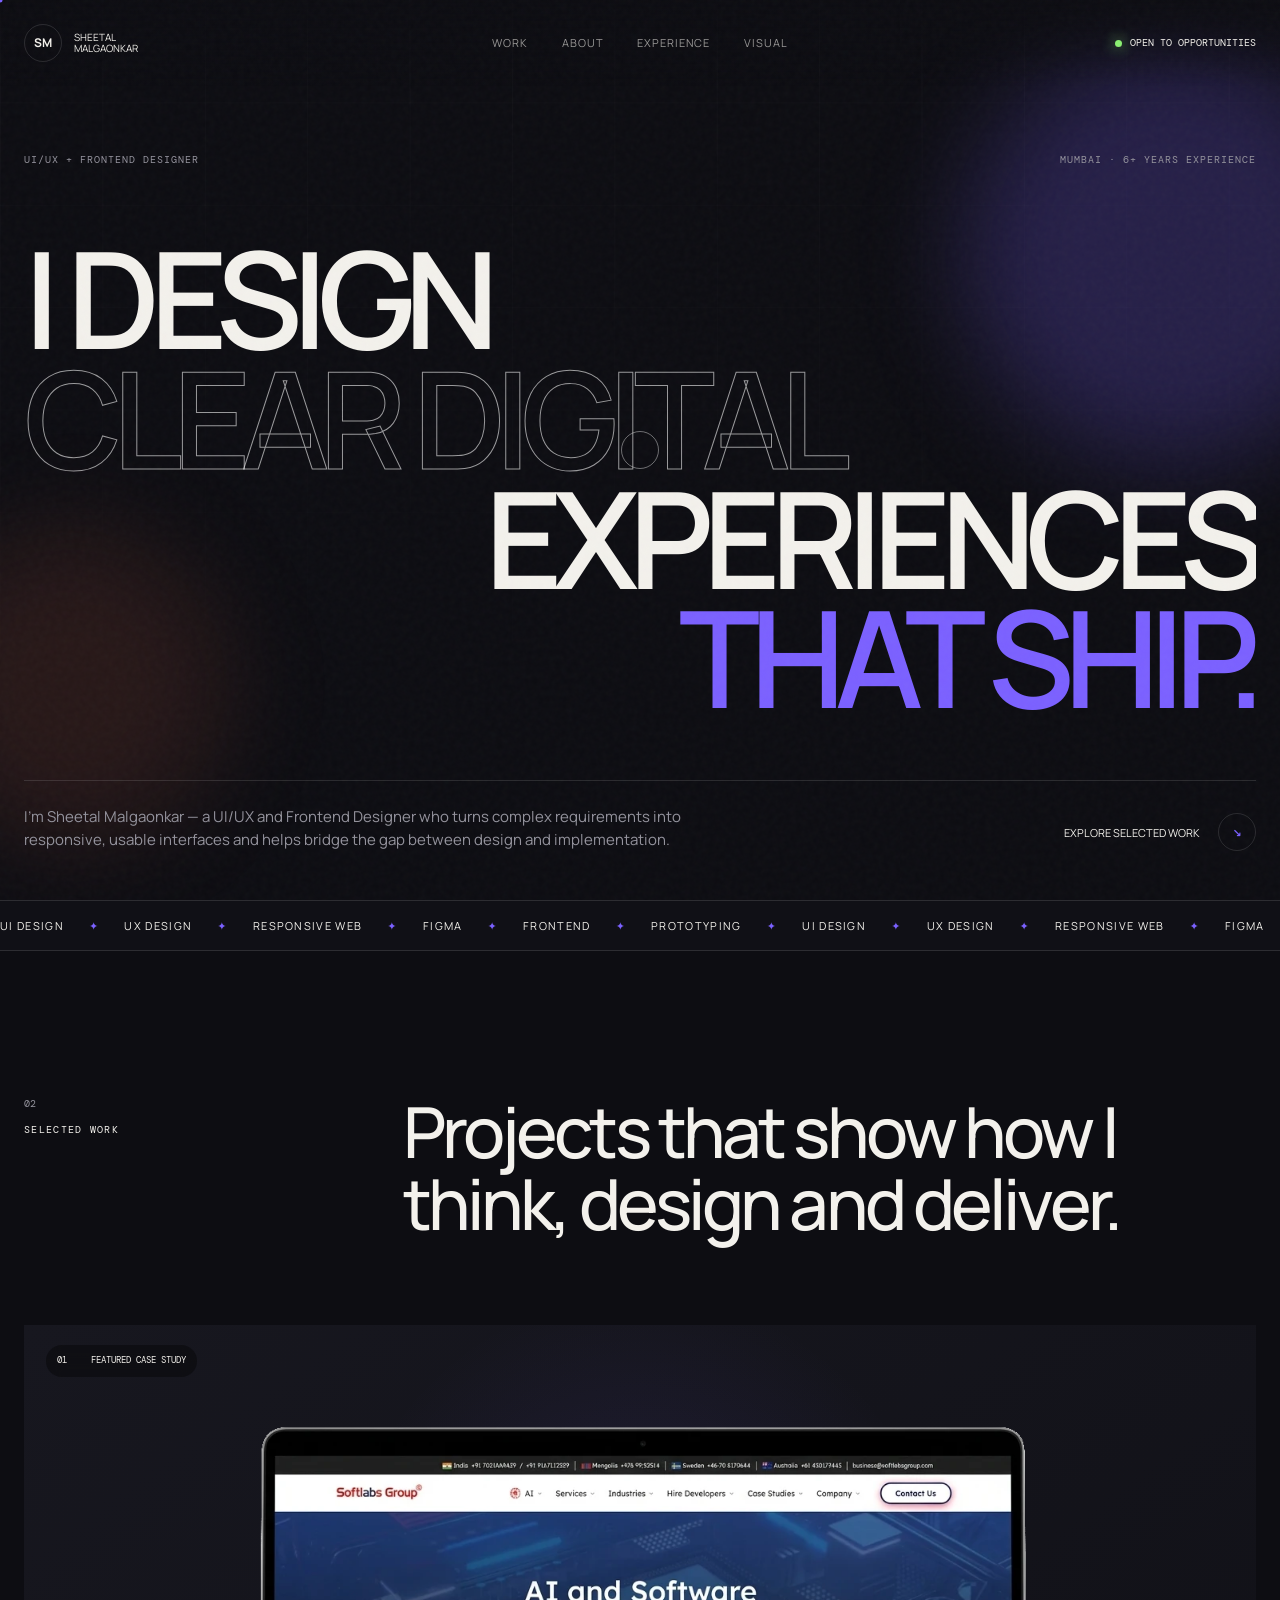
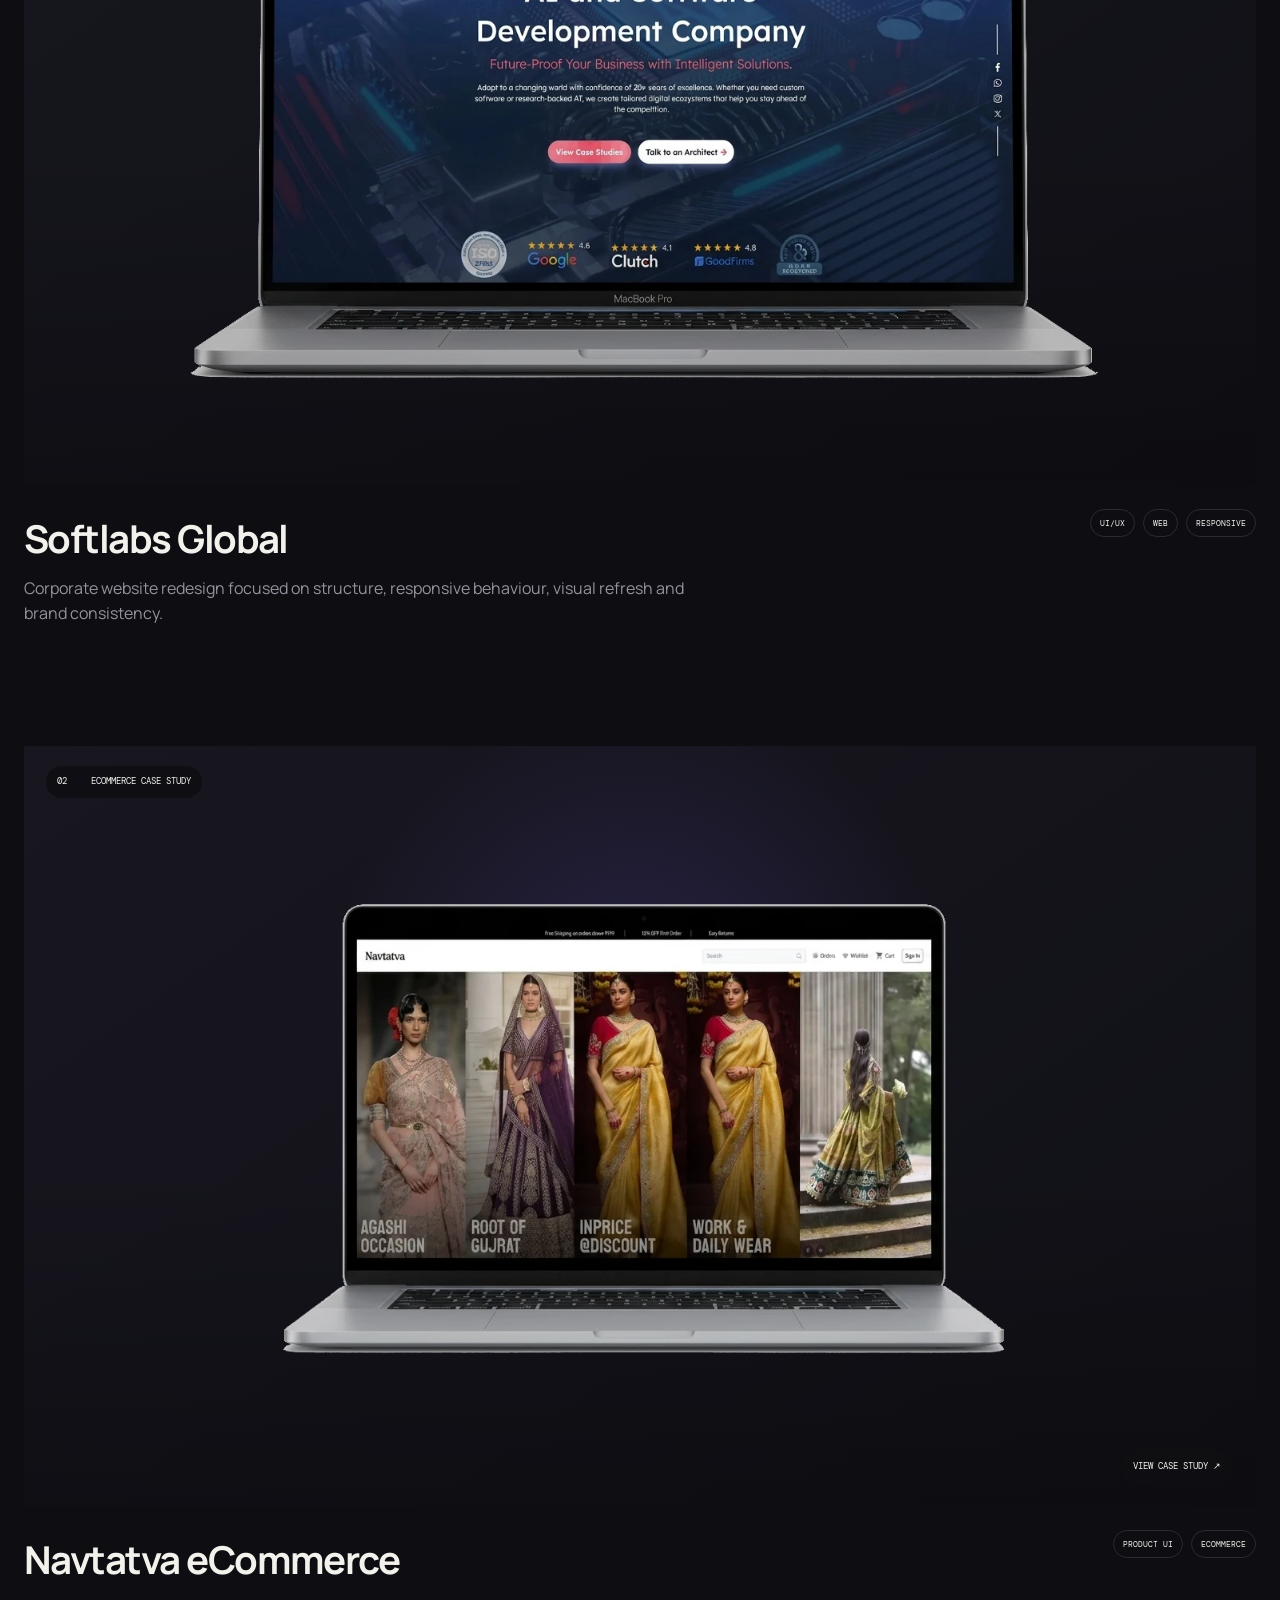
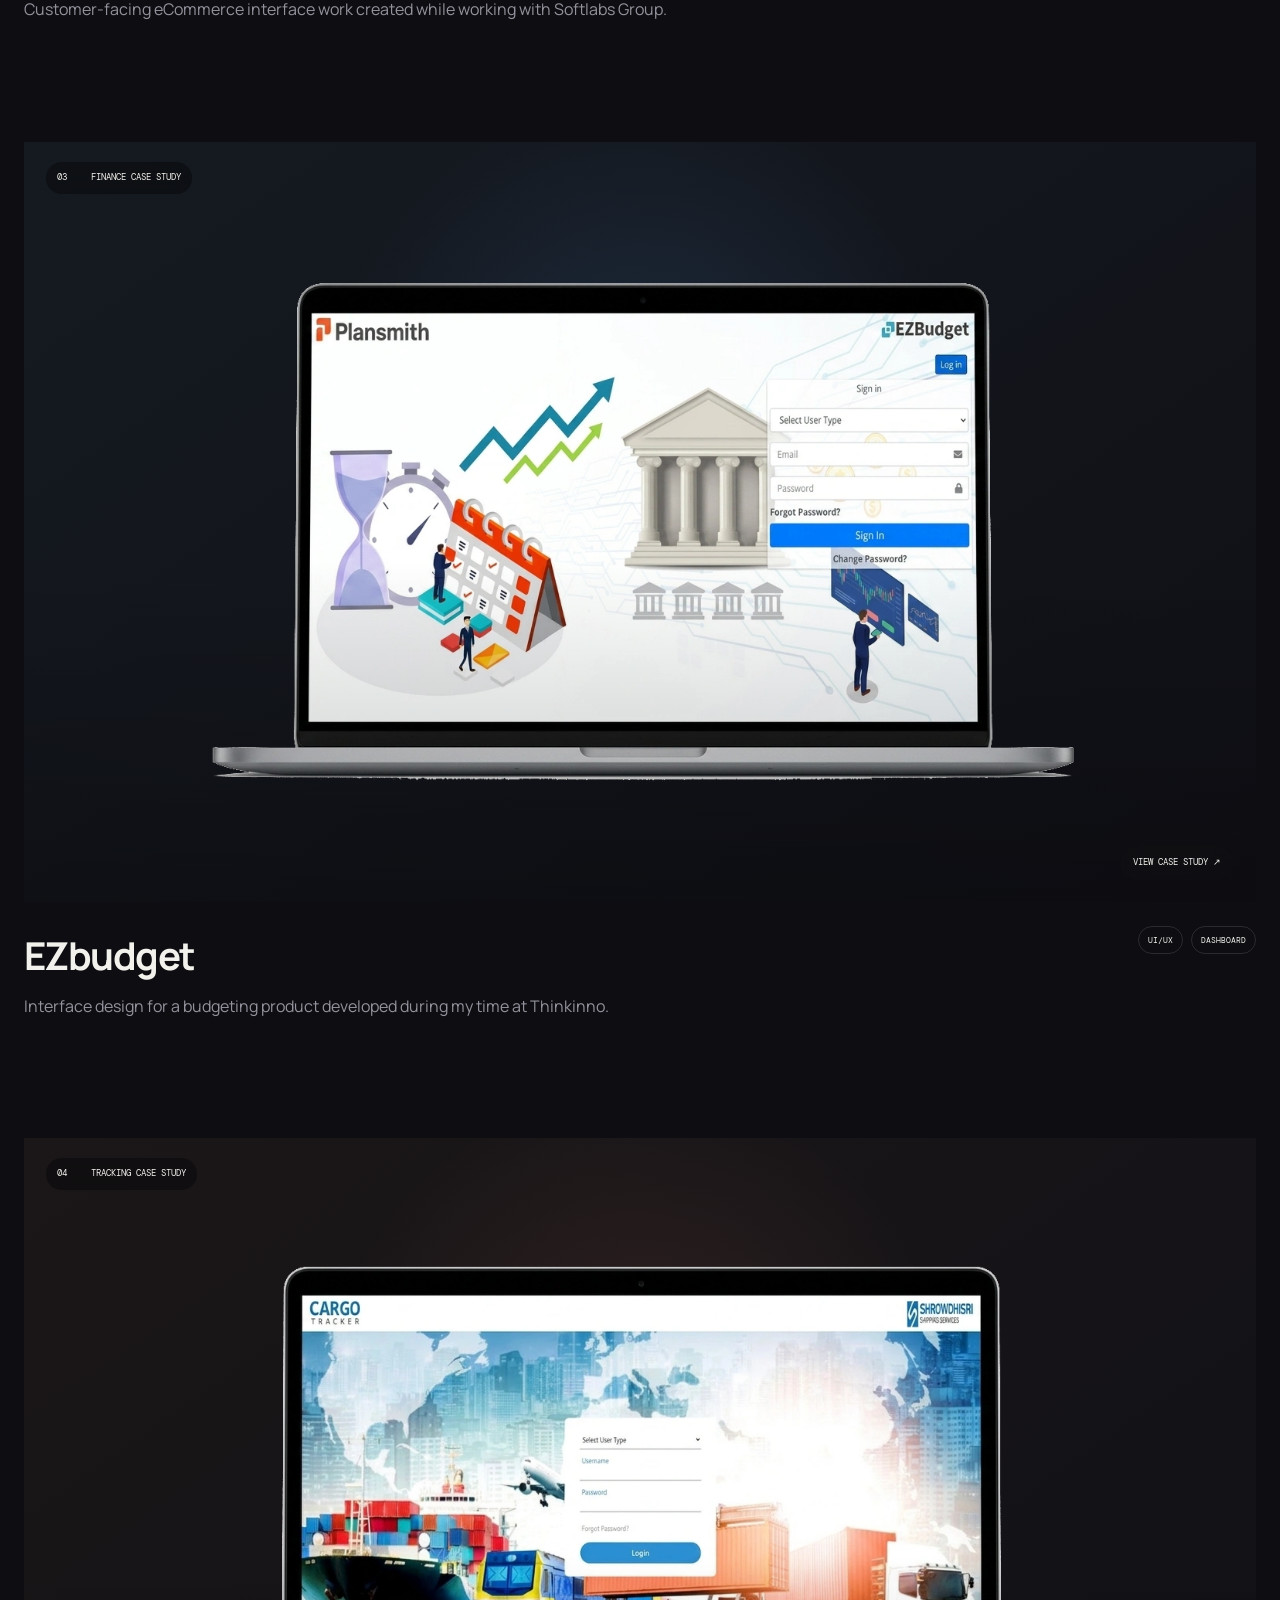
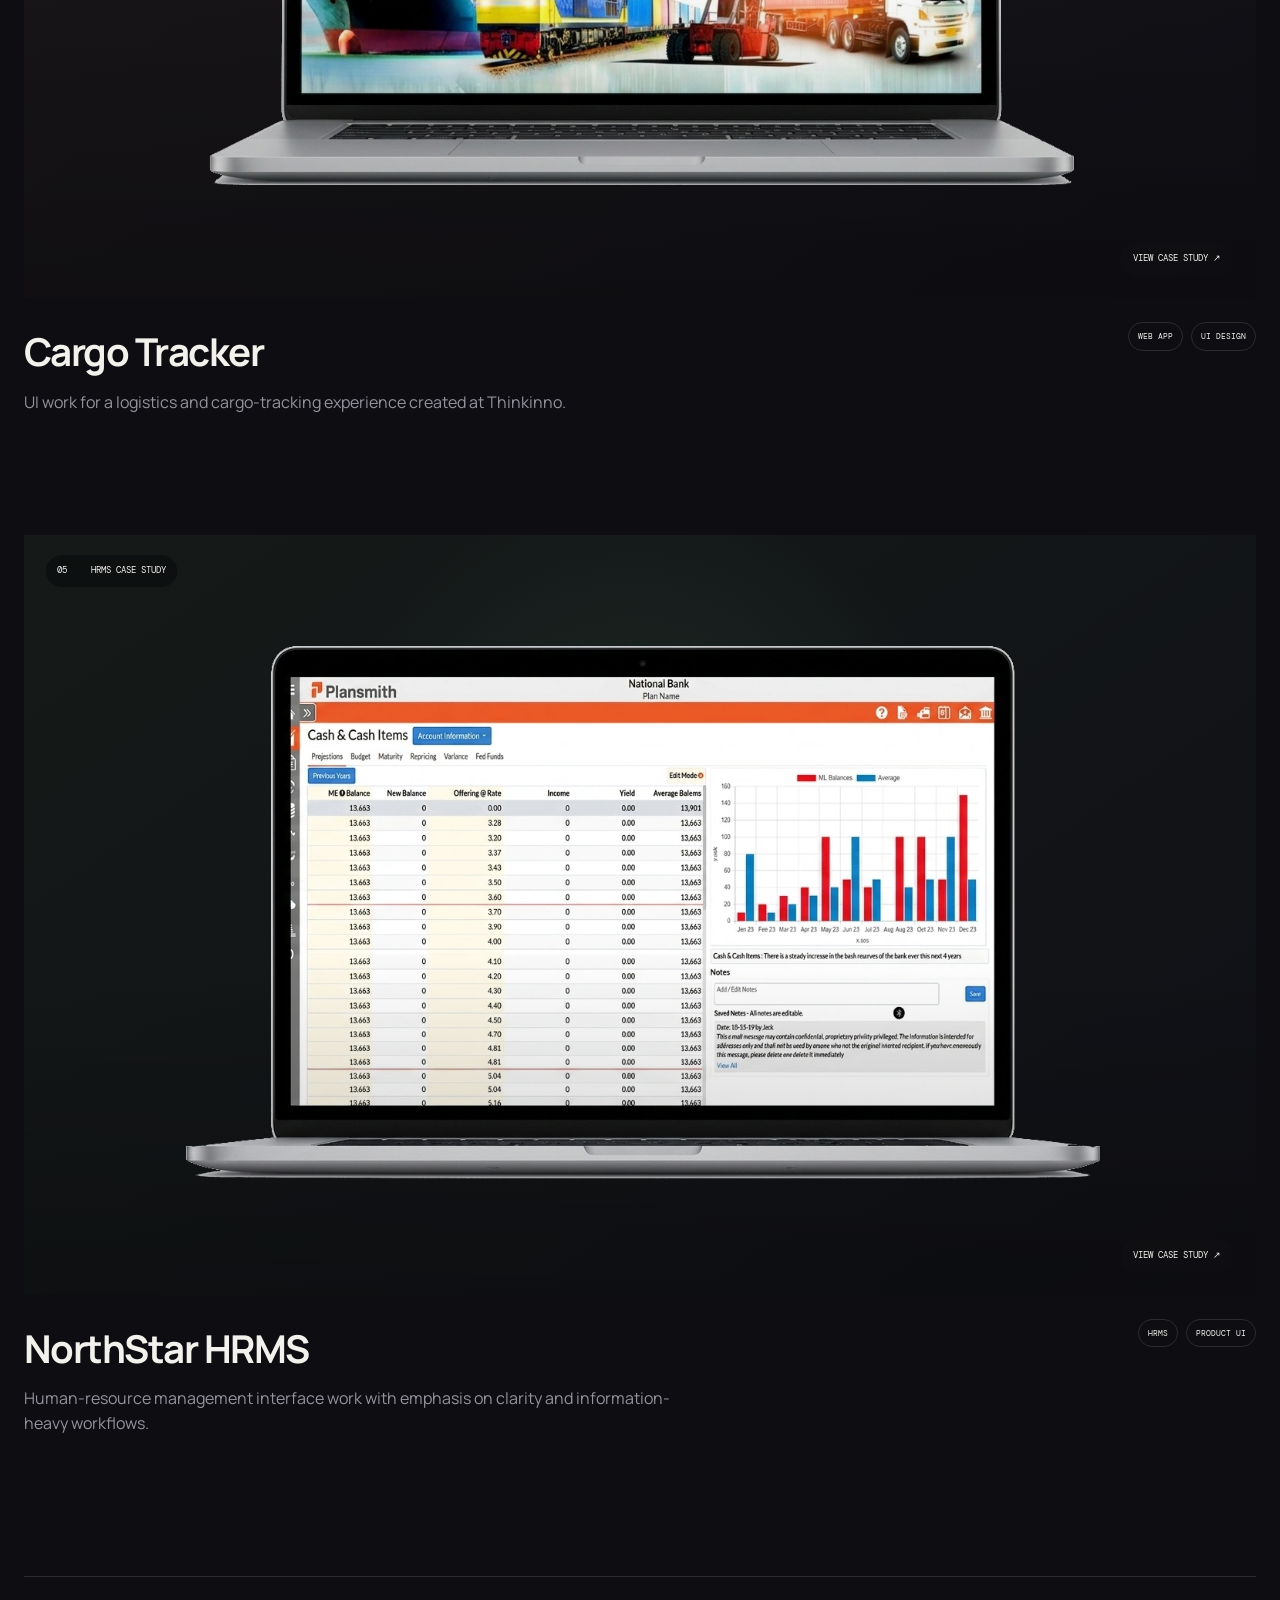
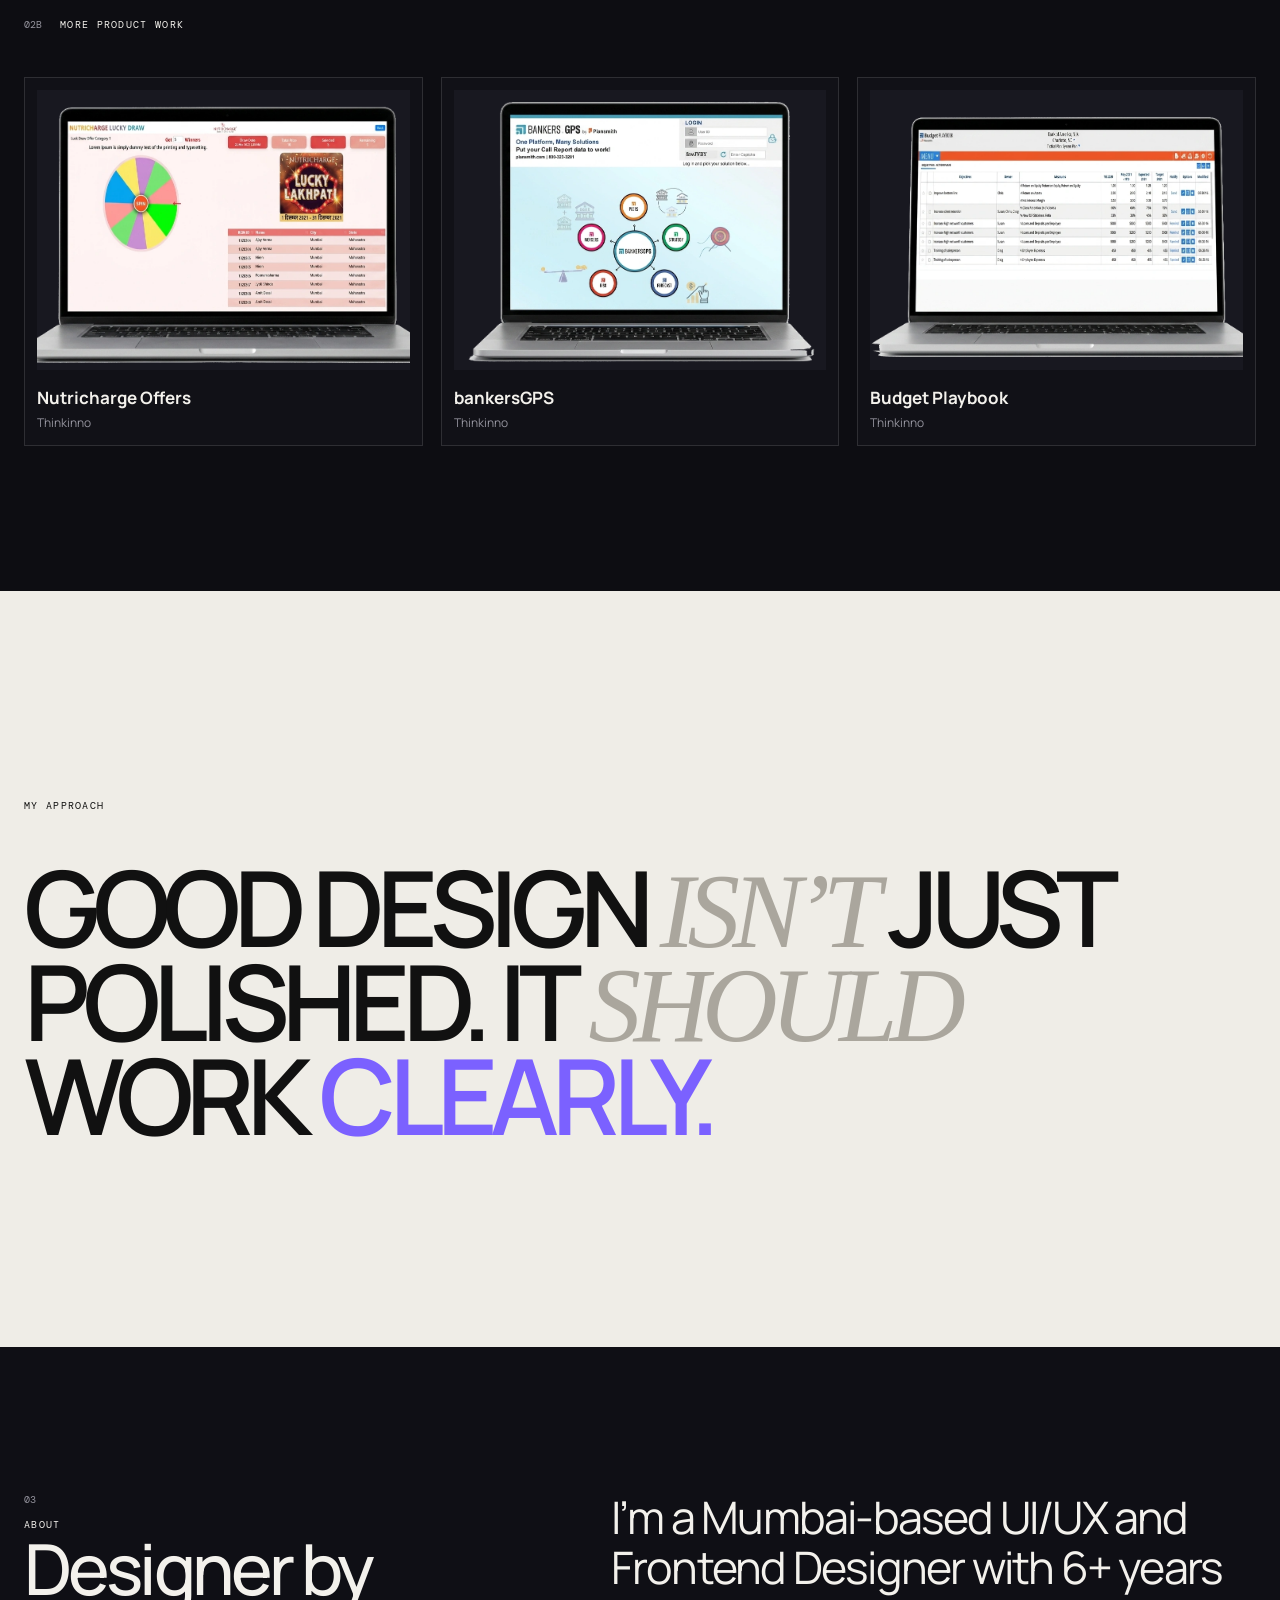
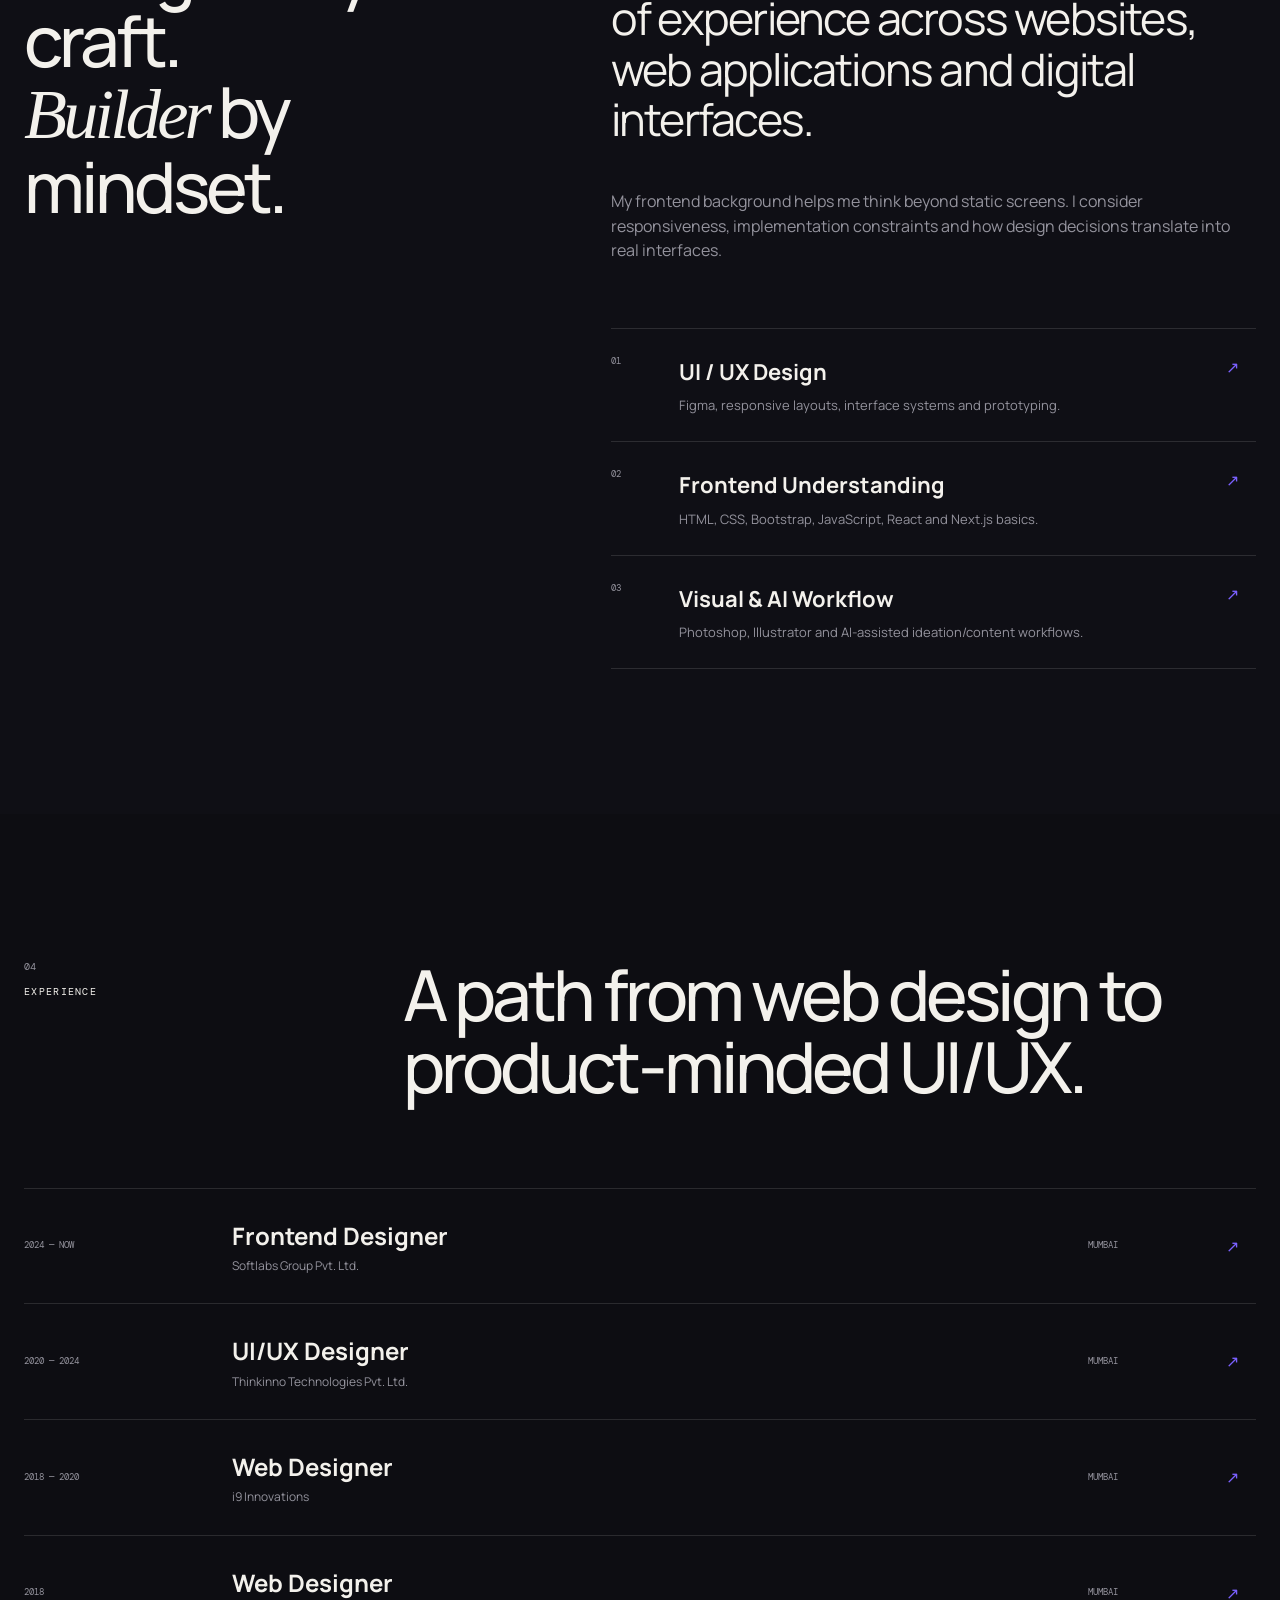
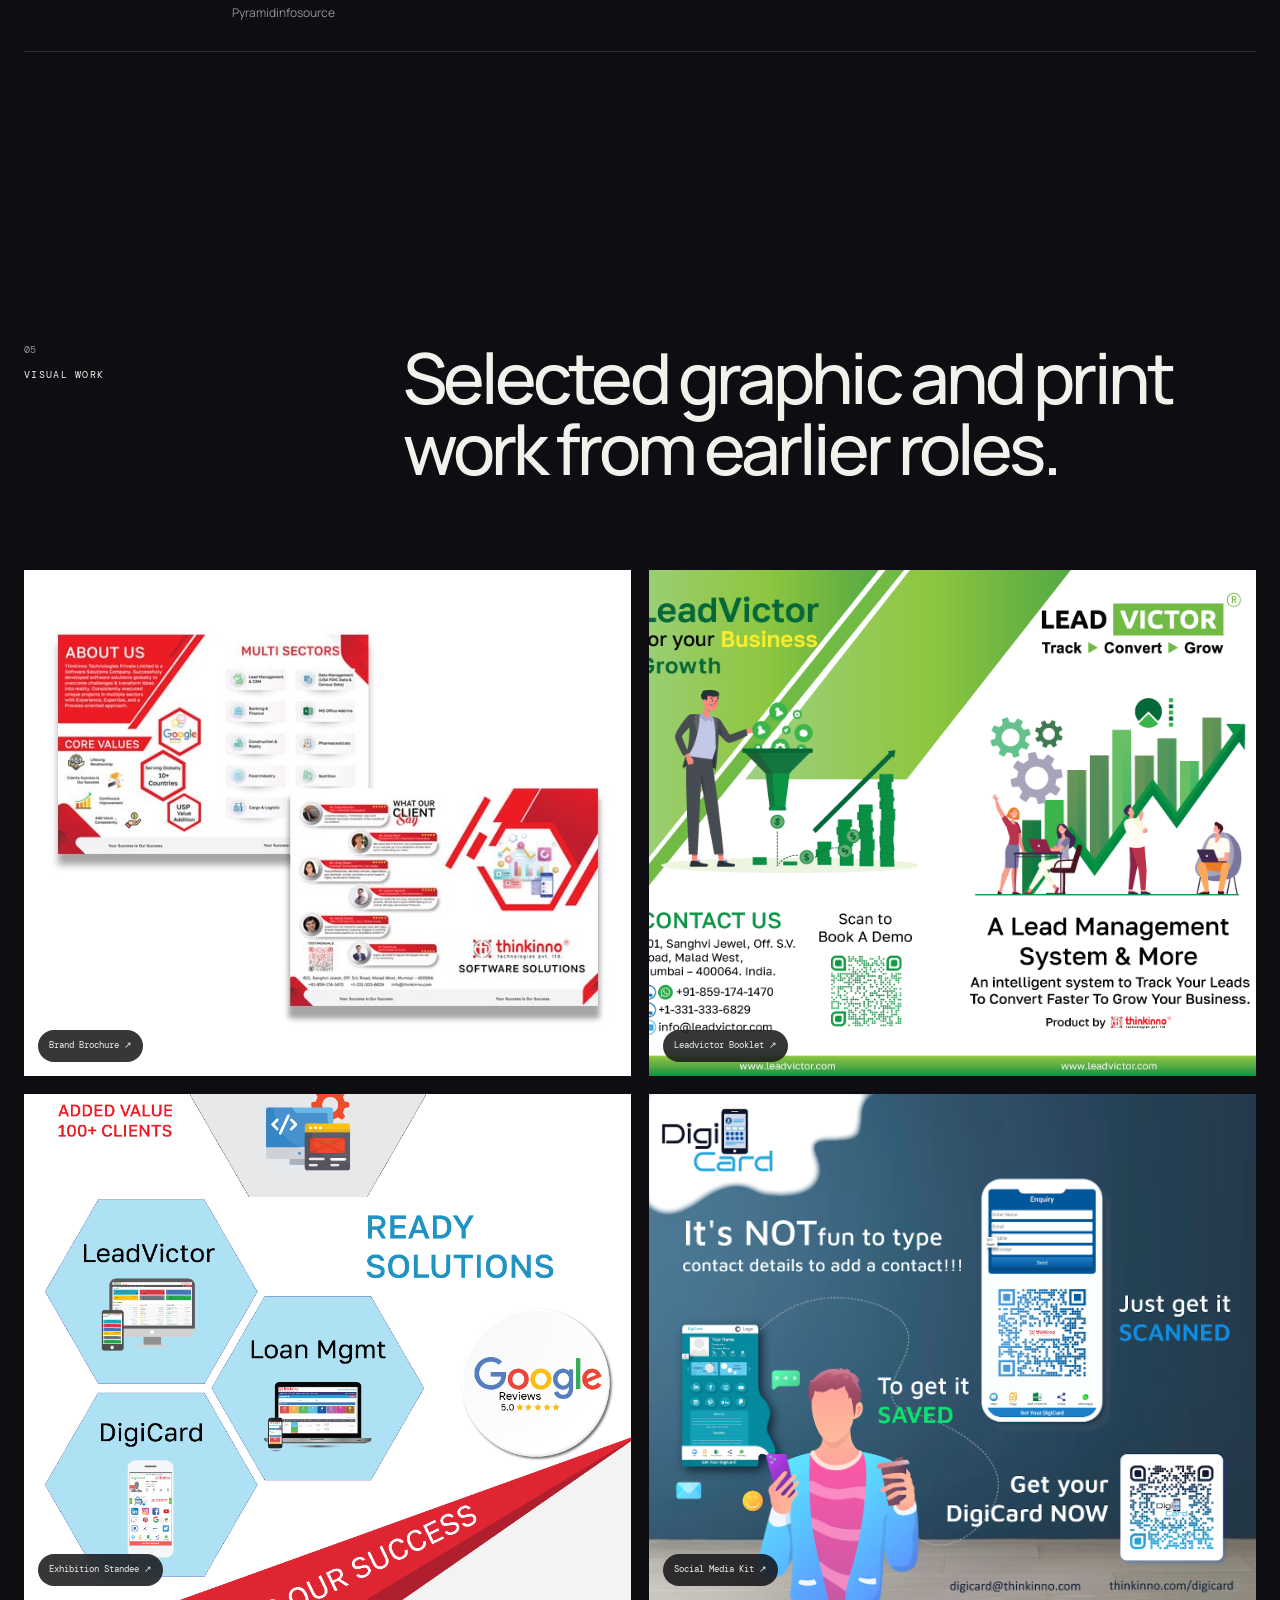
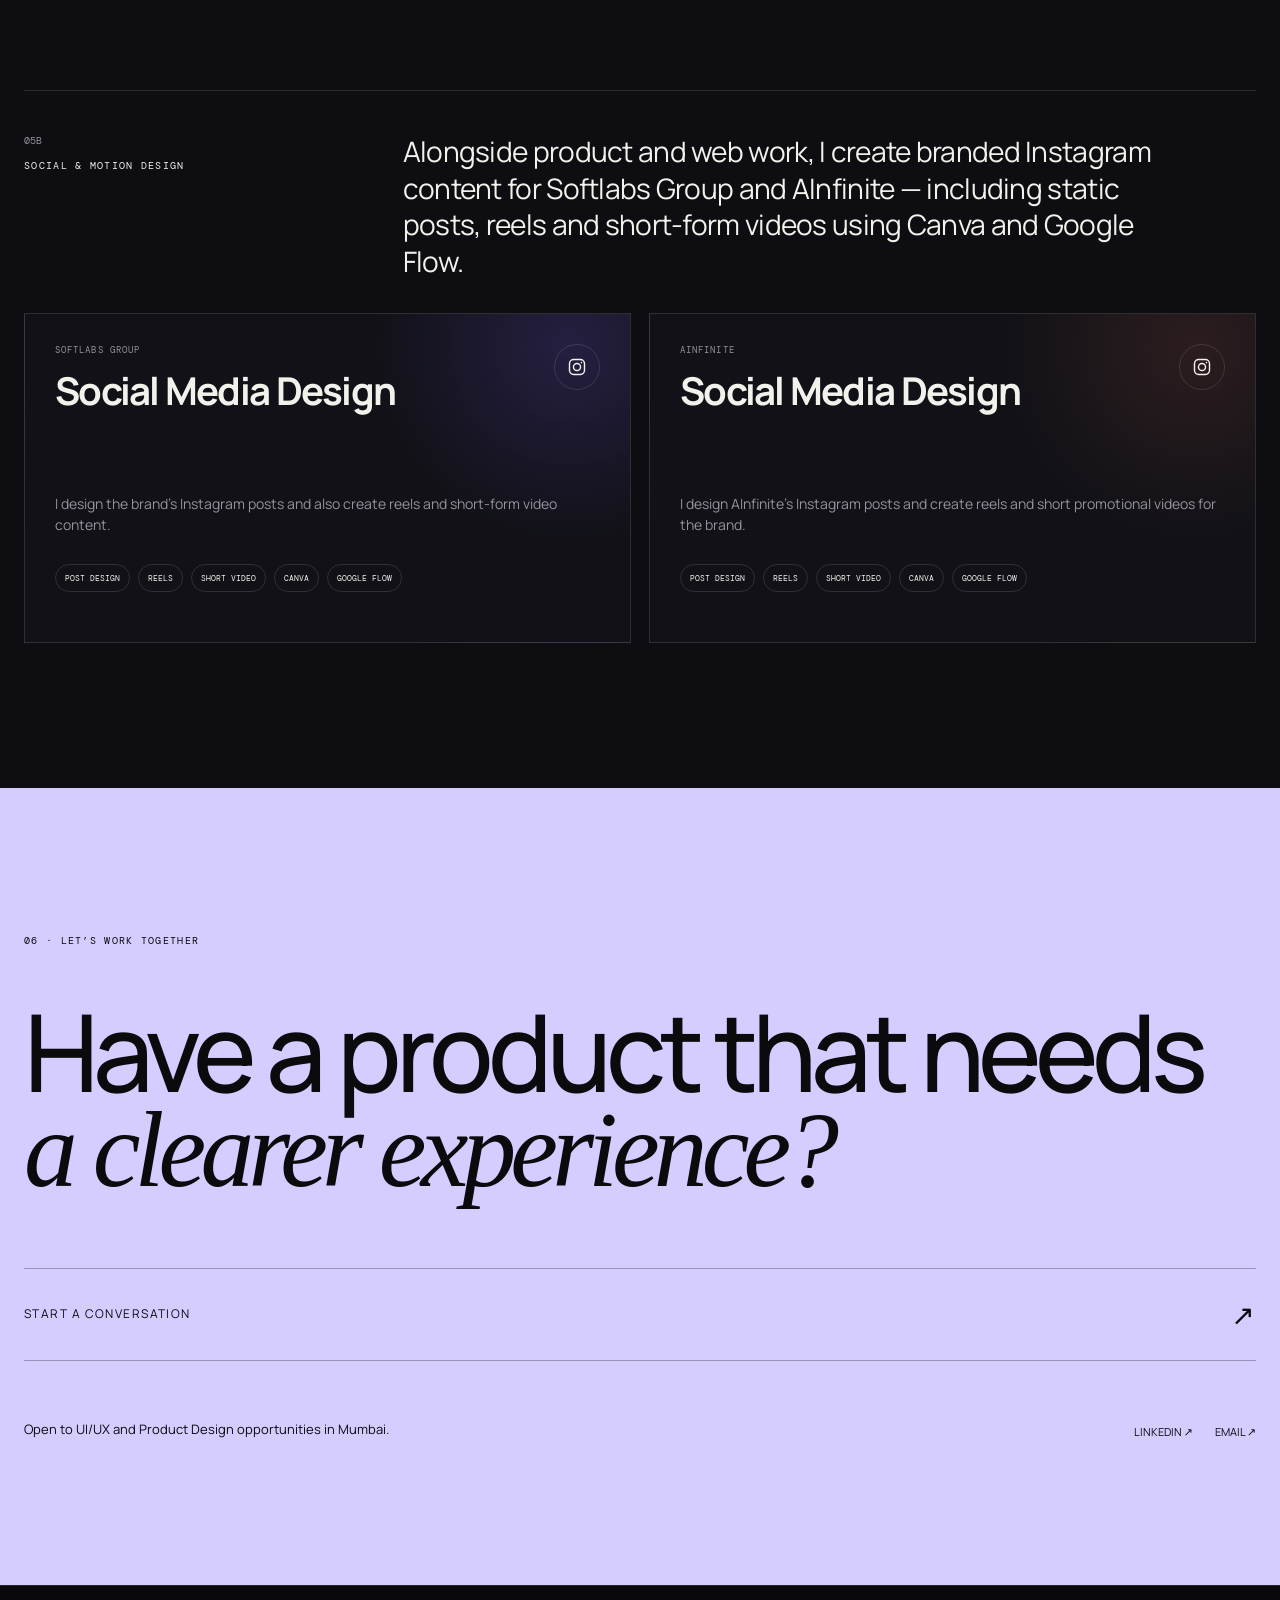
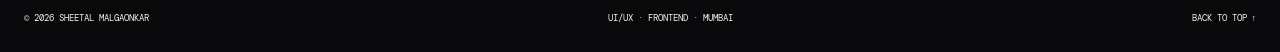
==== commit 323a3ec7: "Remove decorative hero stamp" ====
--- a/index.html
+++ b/index.html
@@ -46,9 +46,7 @@
             <span class="line outline"><span>CLEAR DIGITAL</span></span>
             <span class="line right"><span>EXPERIENCES</span></span>
             <span class="line right accent"><span>THAT SHIP.</span></span>
-          </h1>
-          <div class="hero-stamp" data-parallax="0.15"><span class="stamp-copy">UI/UX · FRONTEND · PRODUCT · </span><b>↘</b></div>
-        </div>
+          </h1></div>
         <div class="hero-bottom reveal">
           <p>I’m Sheetal Malgaonkar — a UI/UX and Frontend Designer who turns complex requirements into responsive, usable interfaces and helps bridge the gap between design and implementation.</p>
           <a class="hero-cta magnetic" href="#work"><span>Explore selected work</span><b>↘</b></a>
